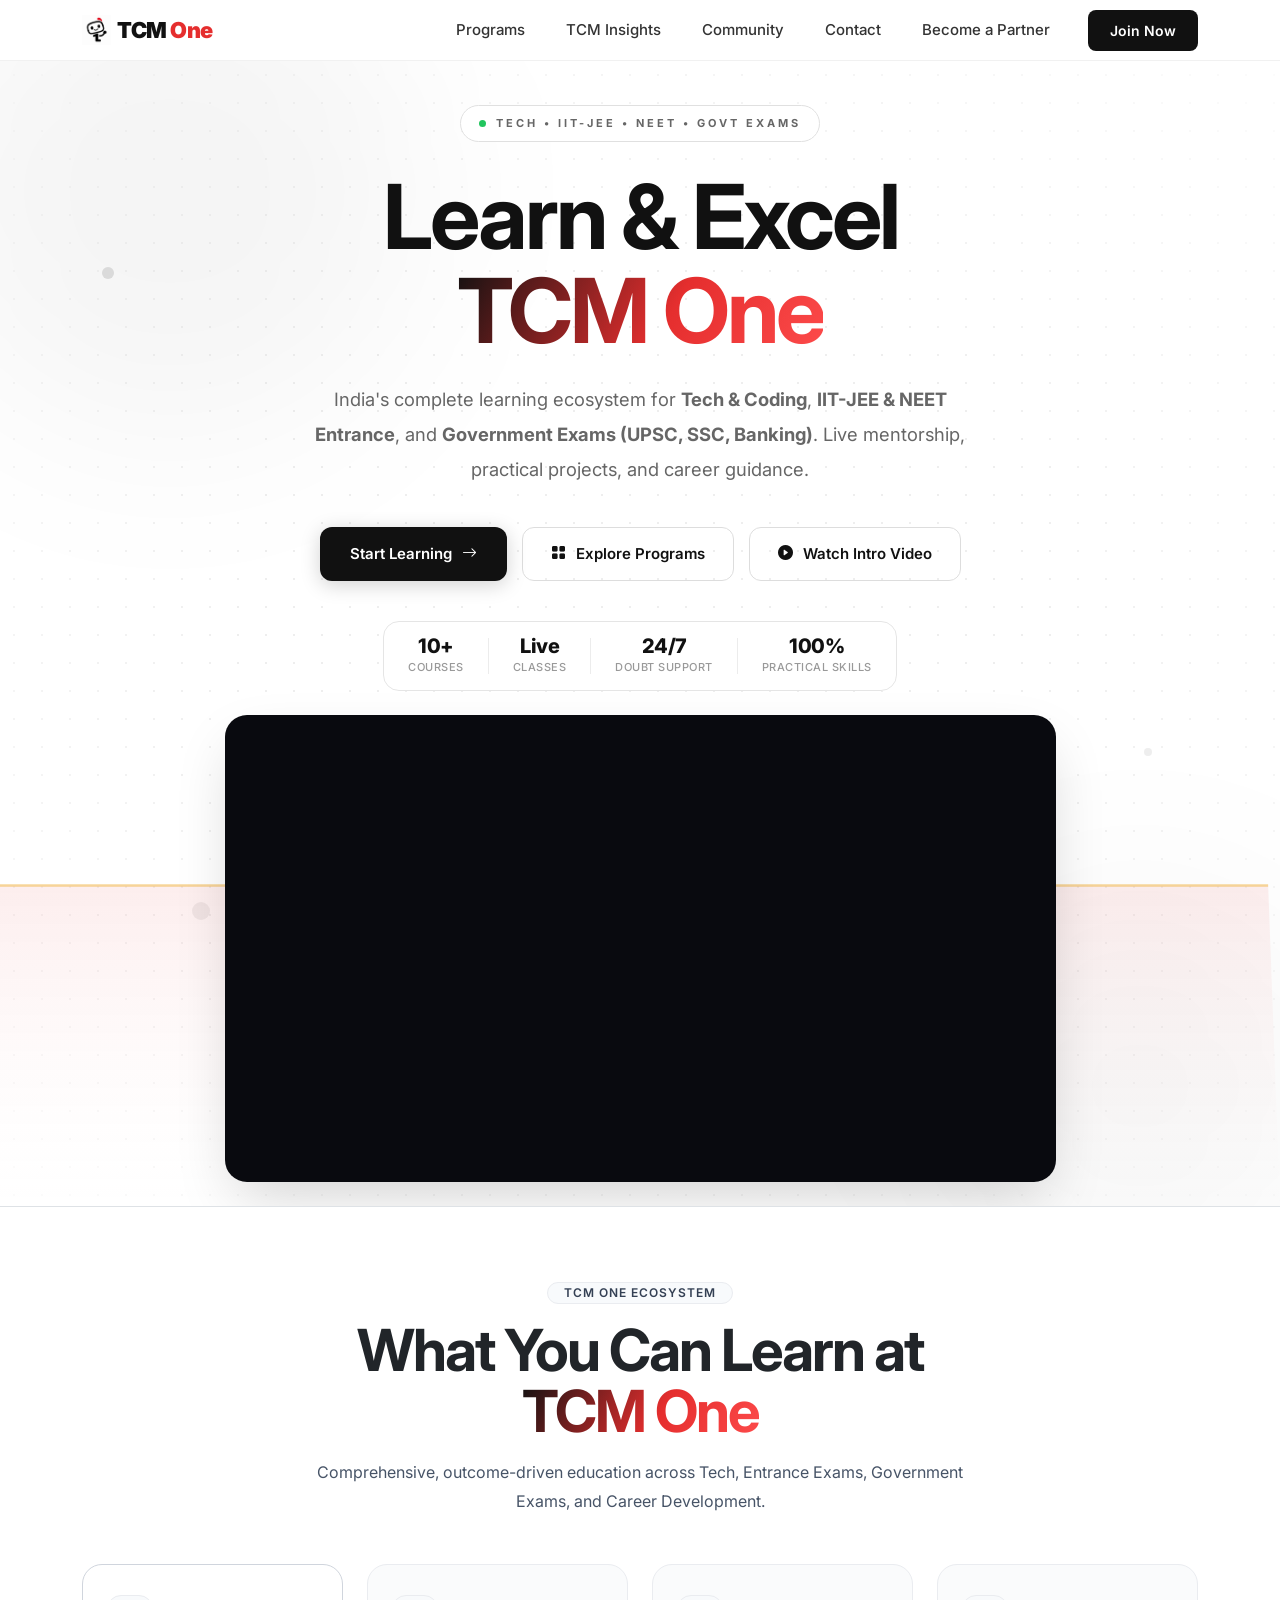
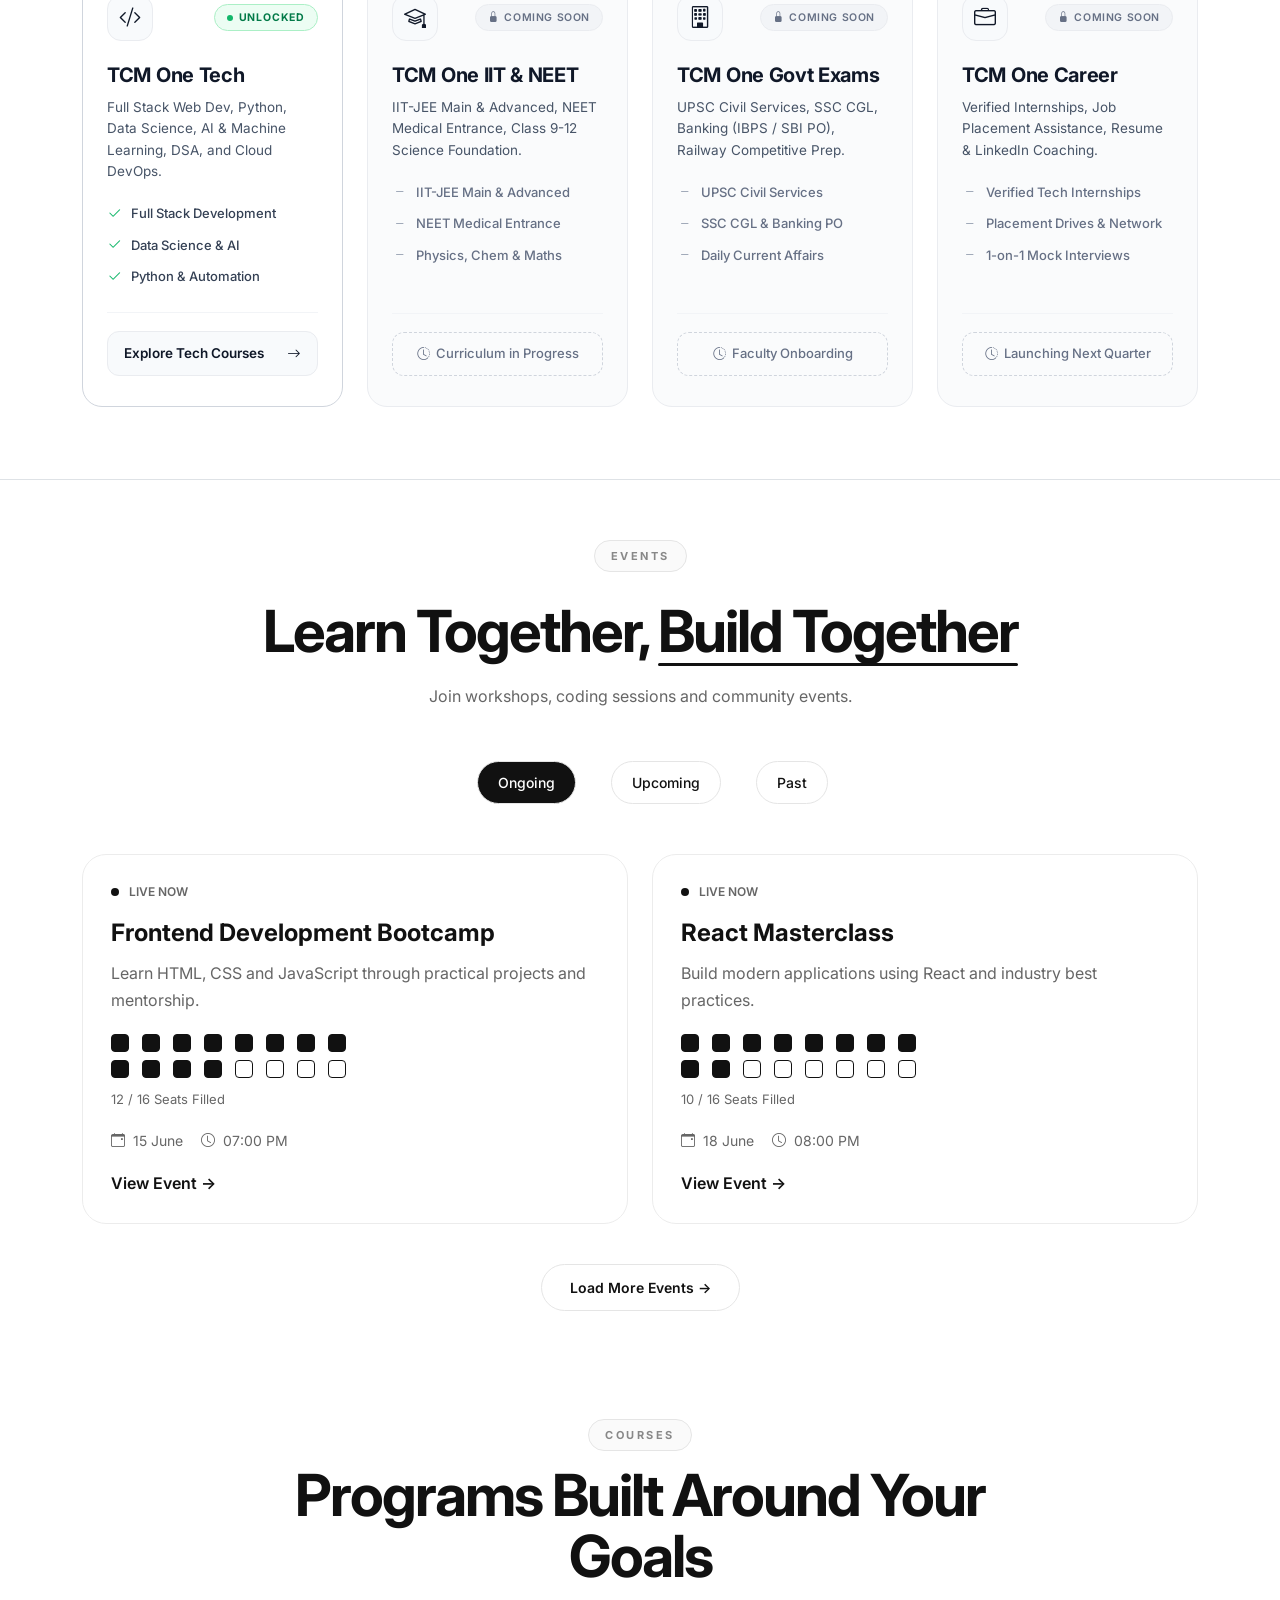
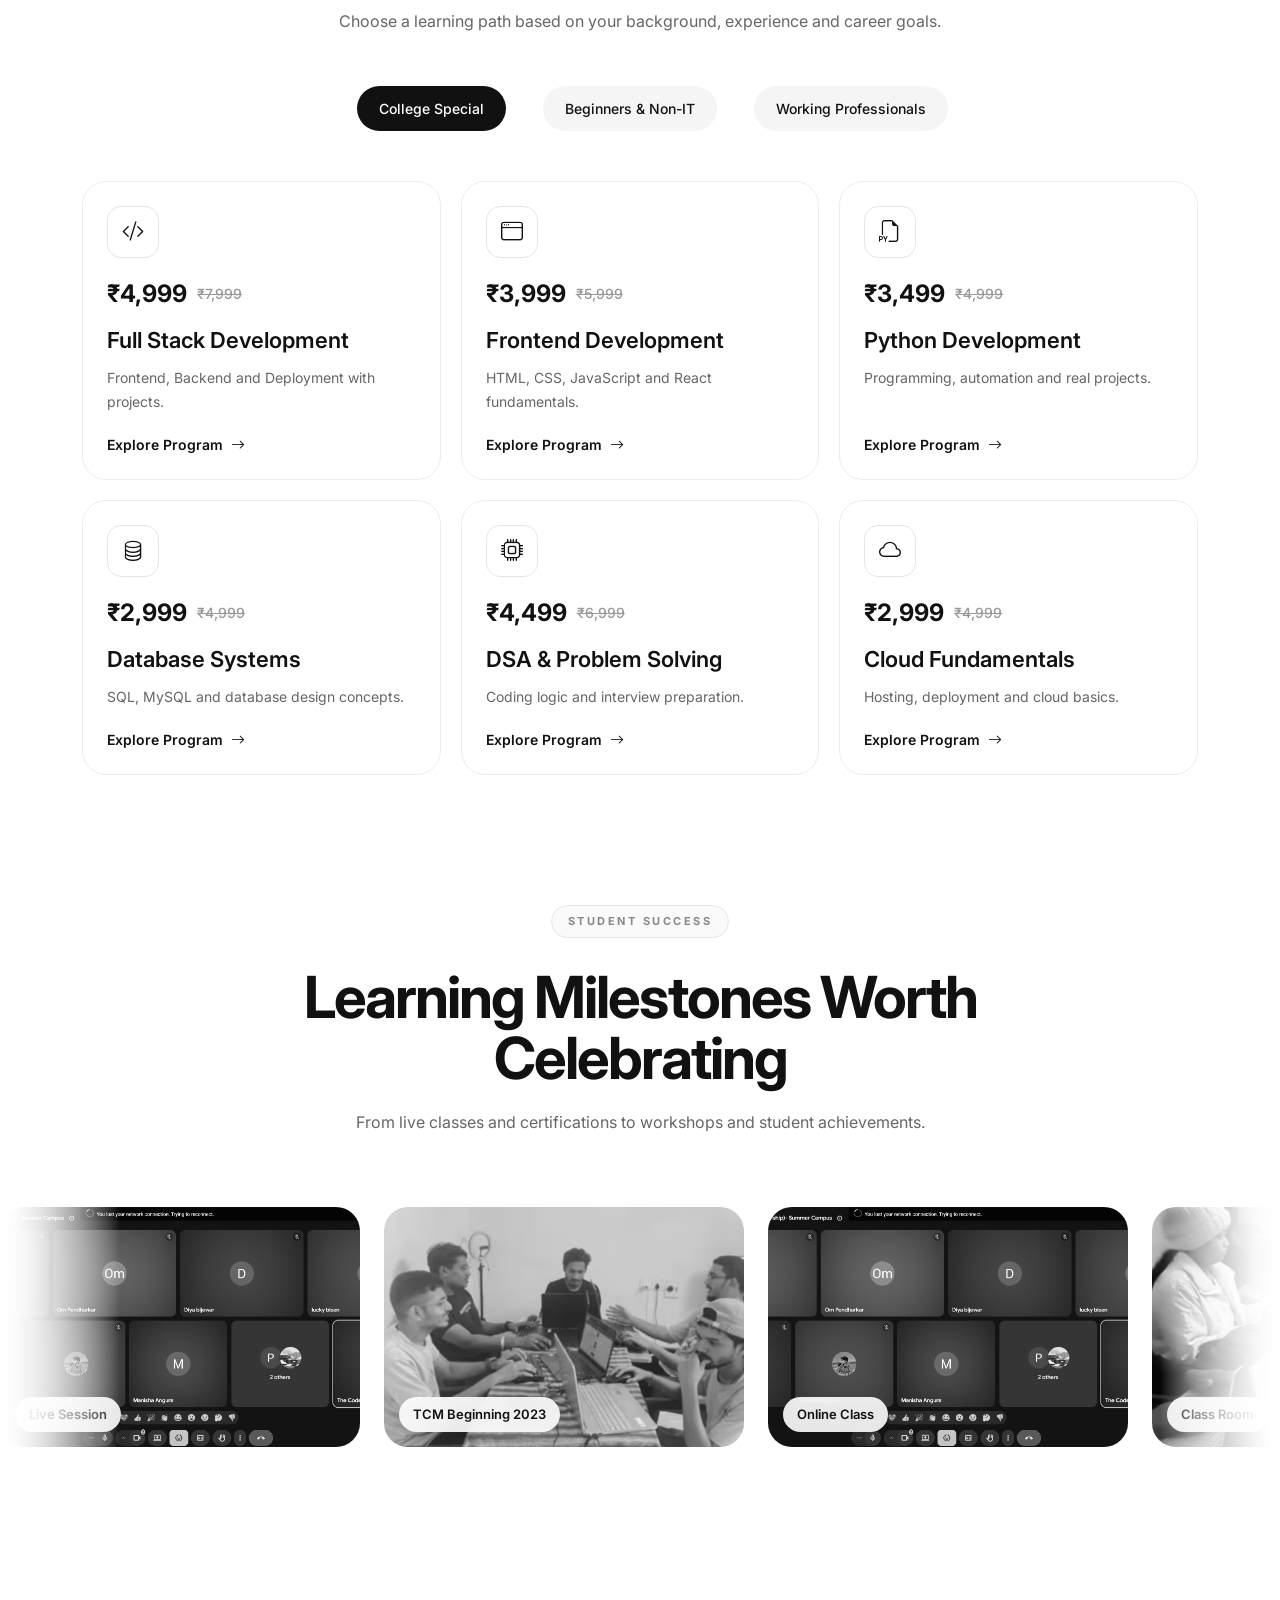
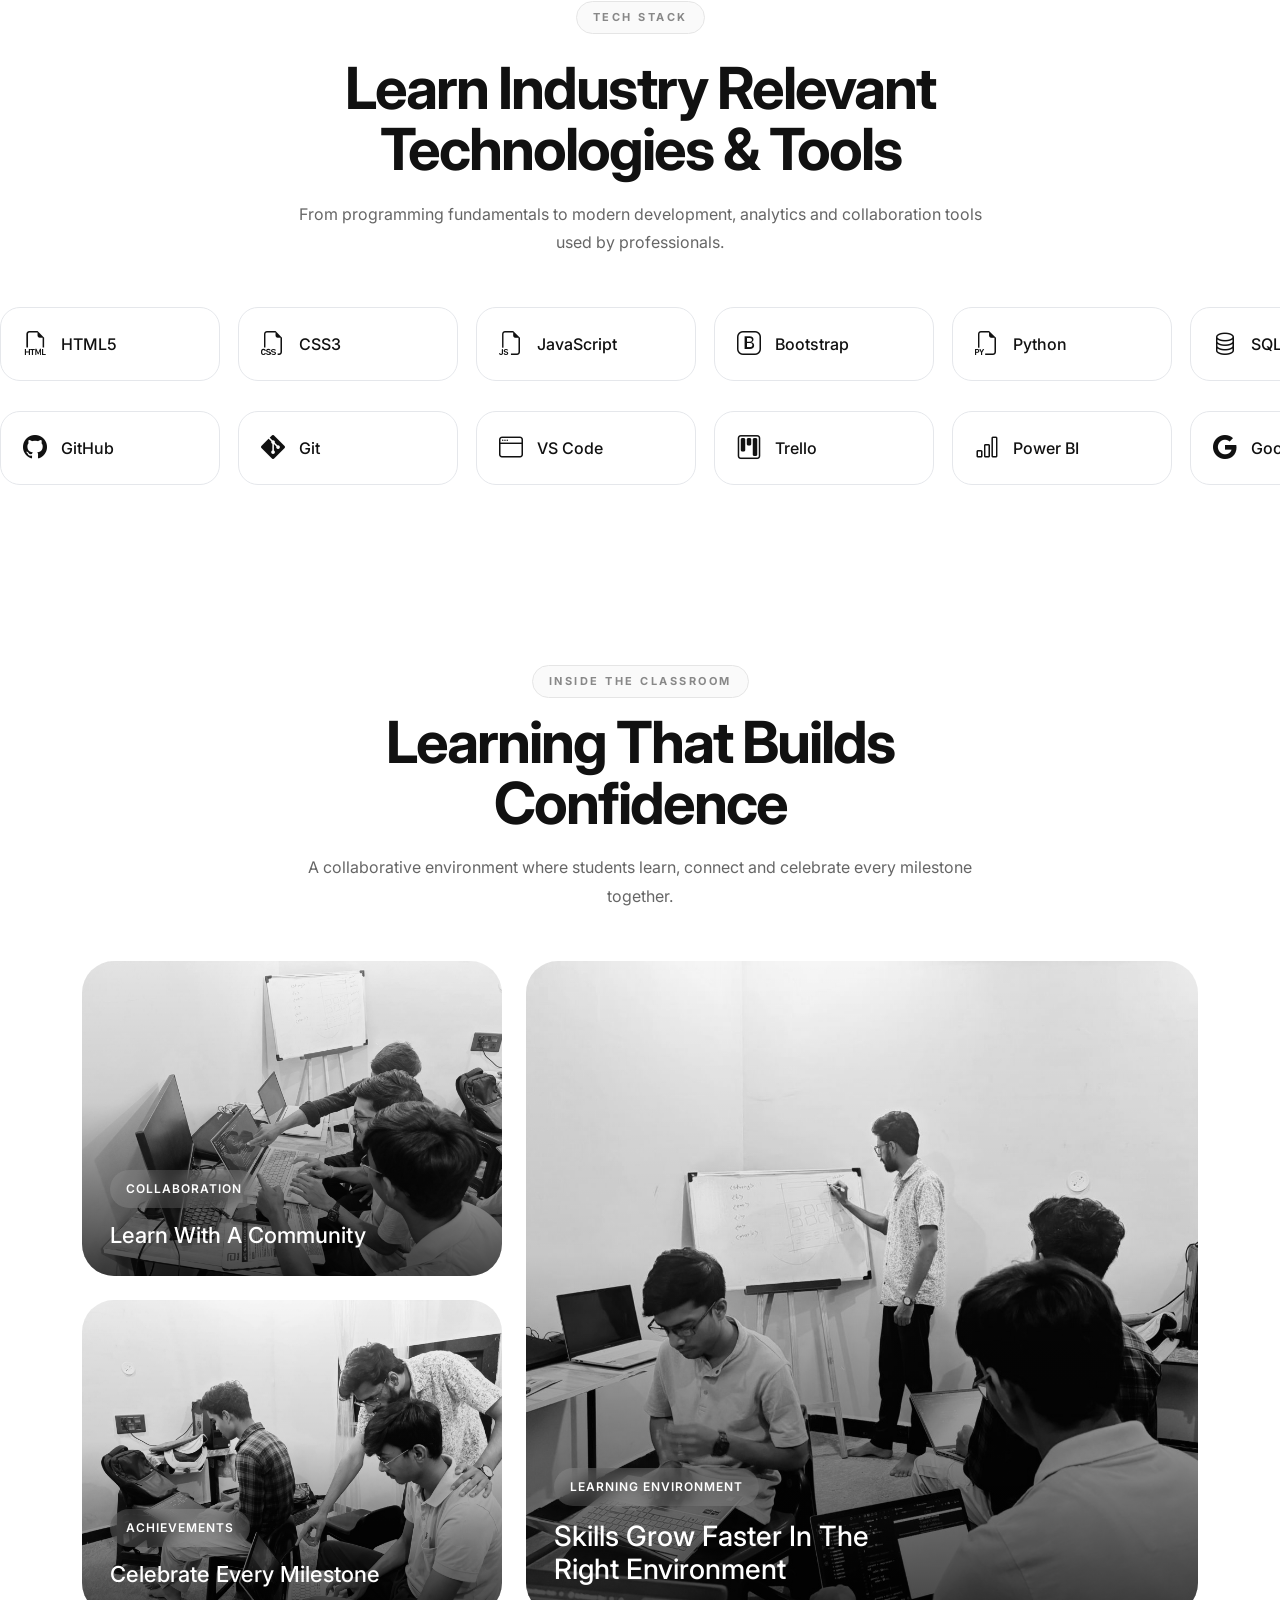
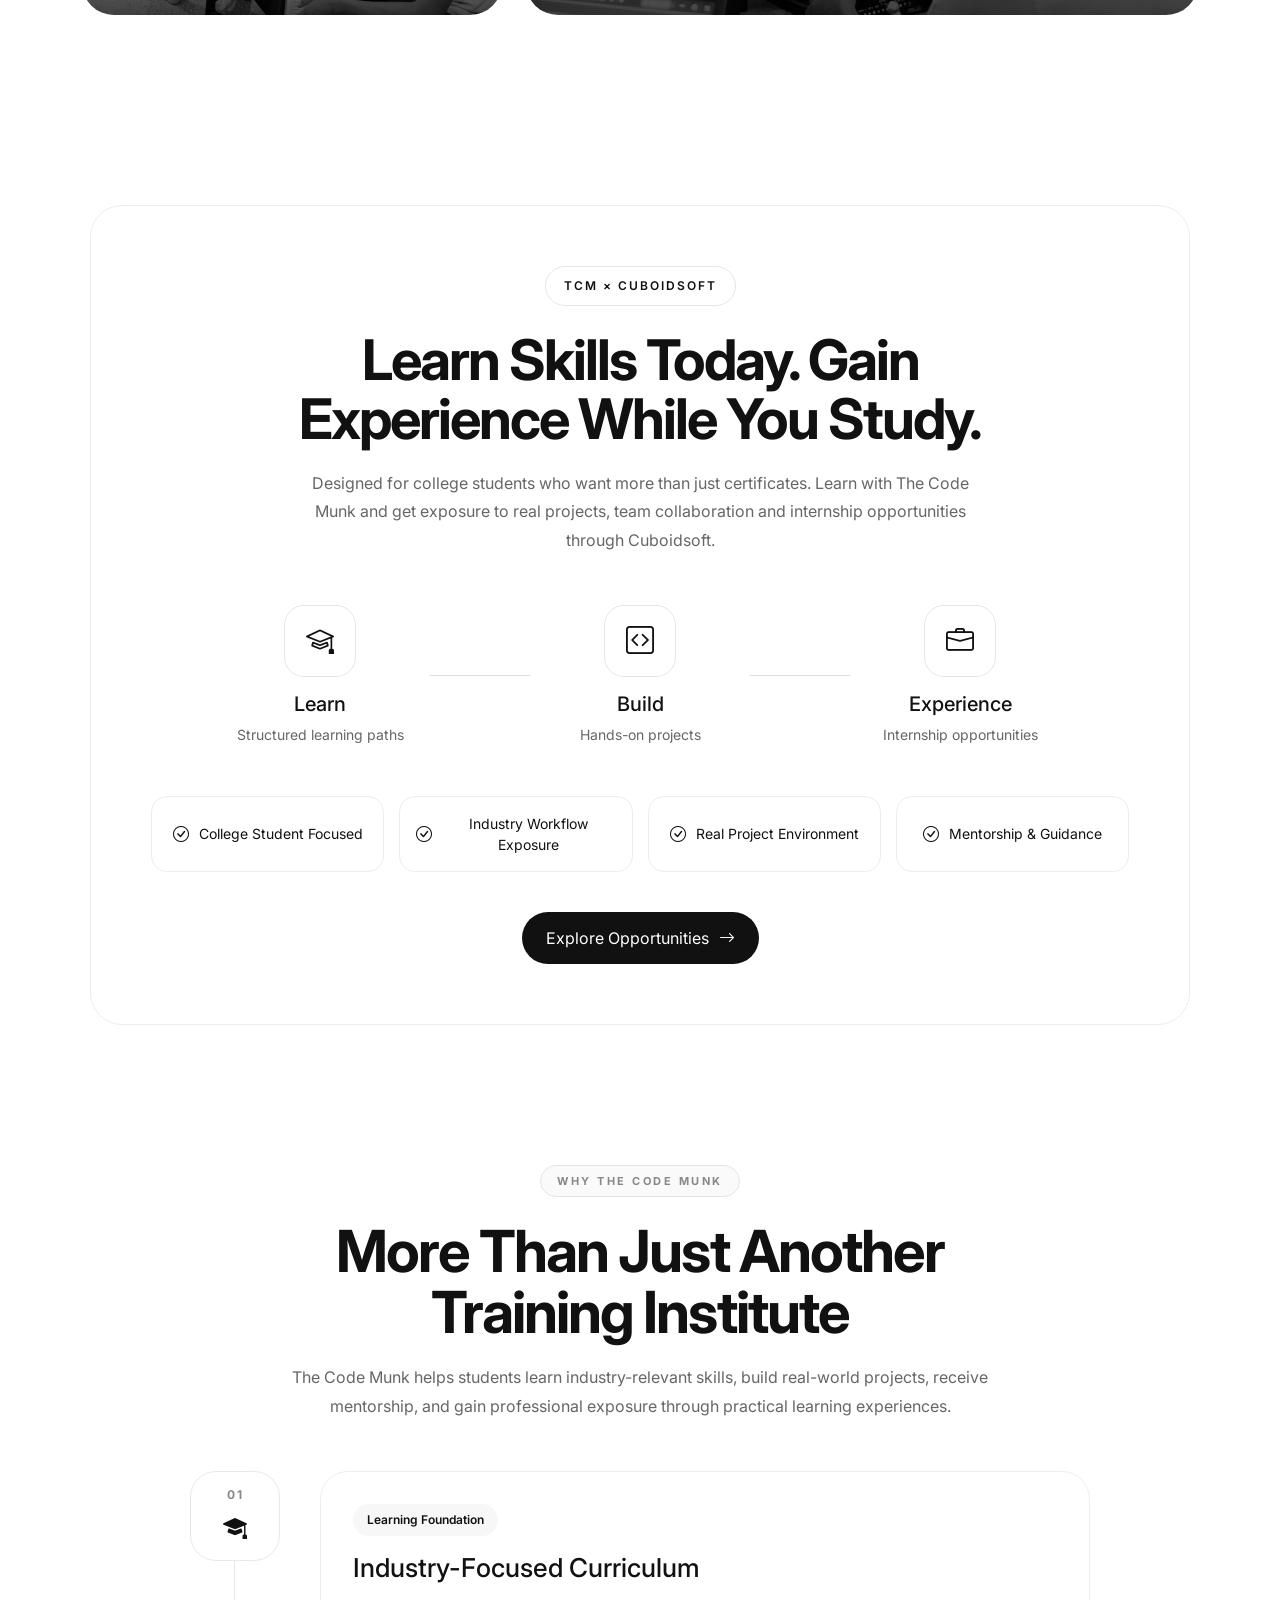
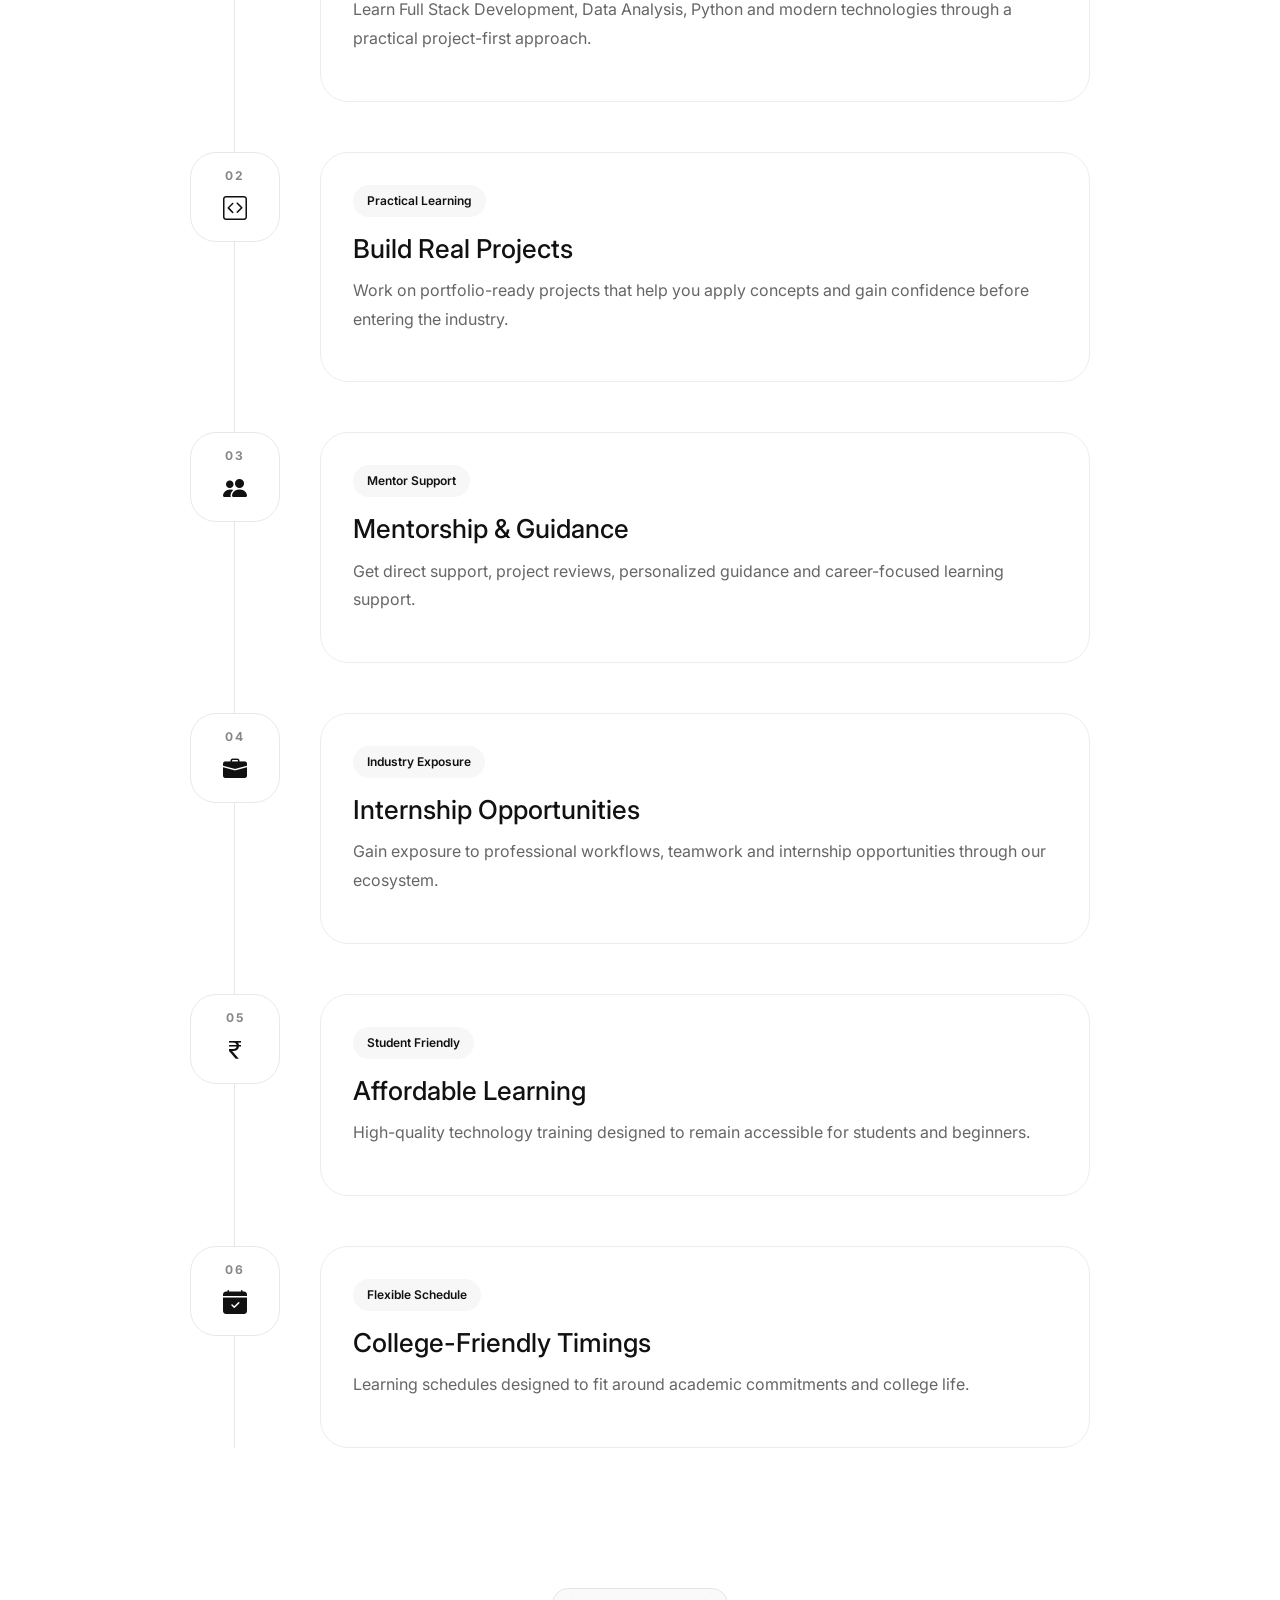
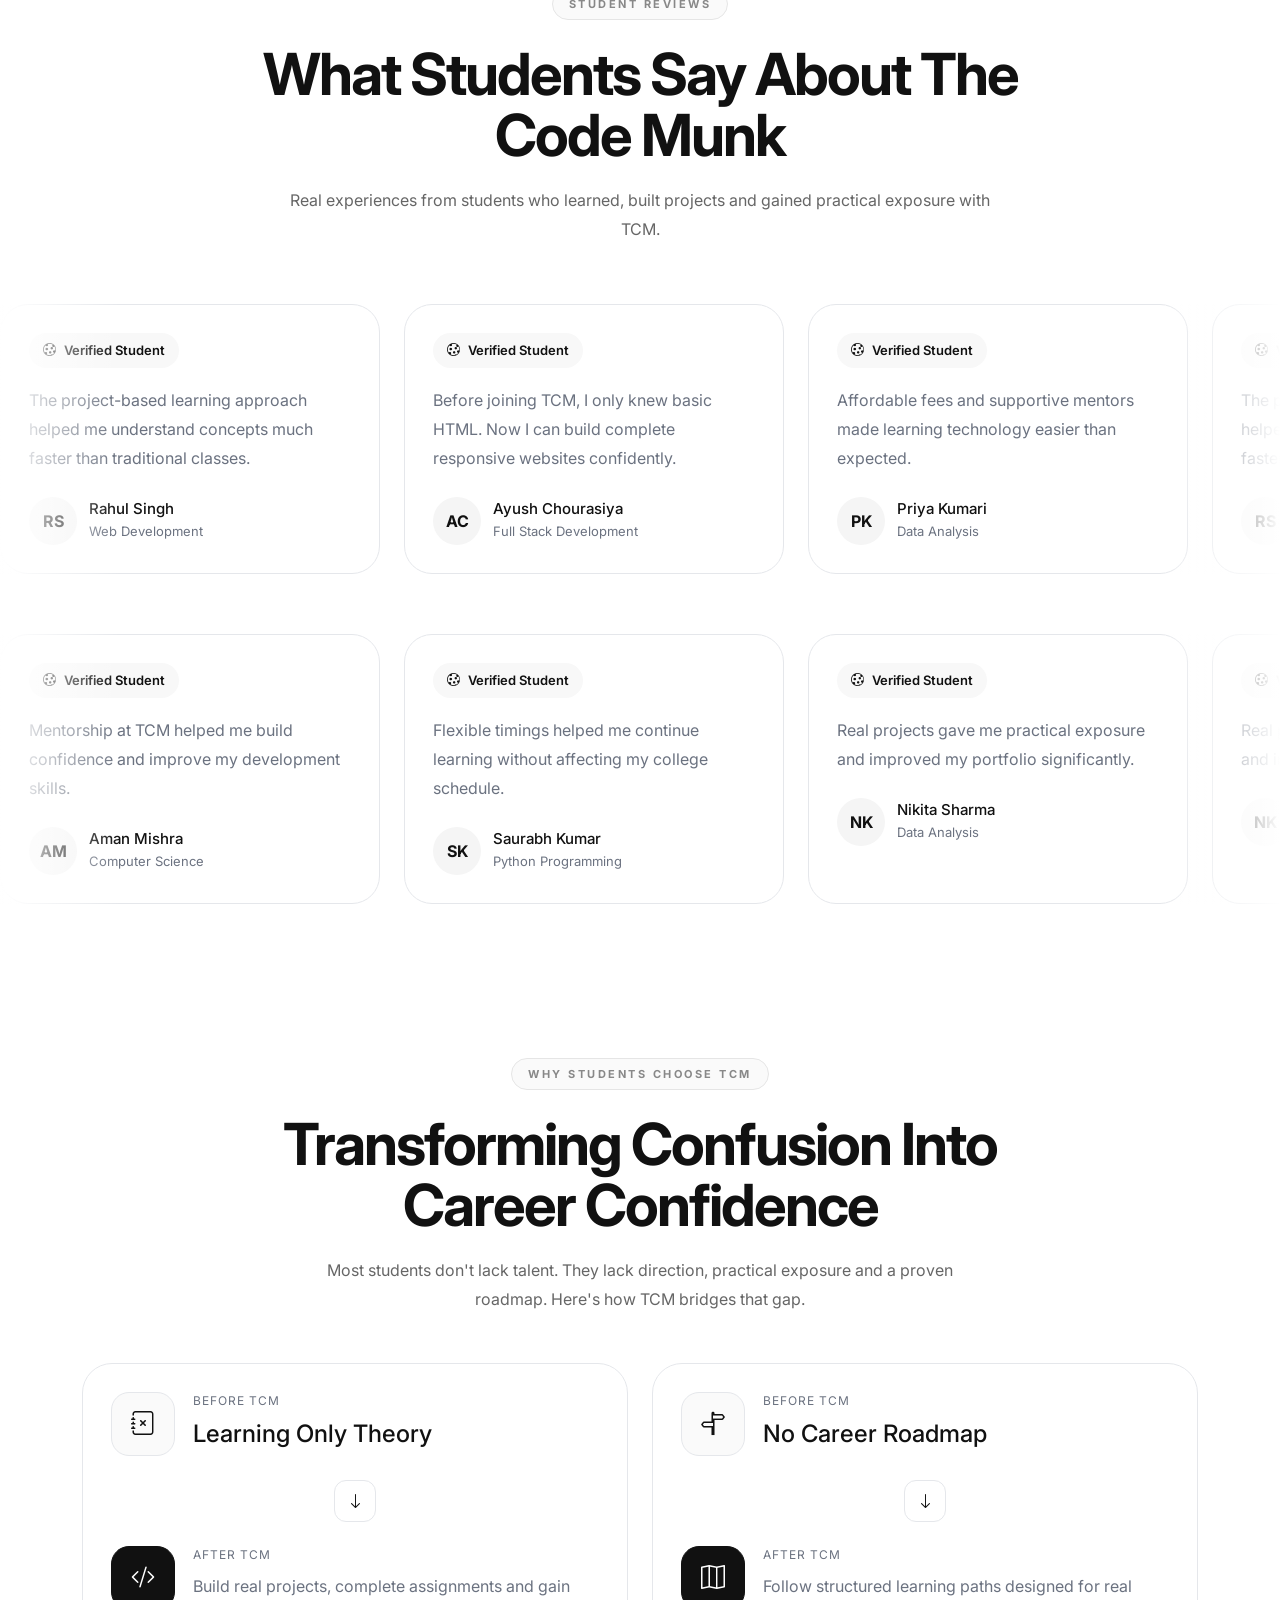
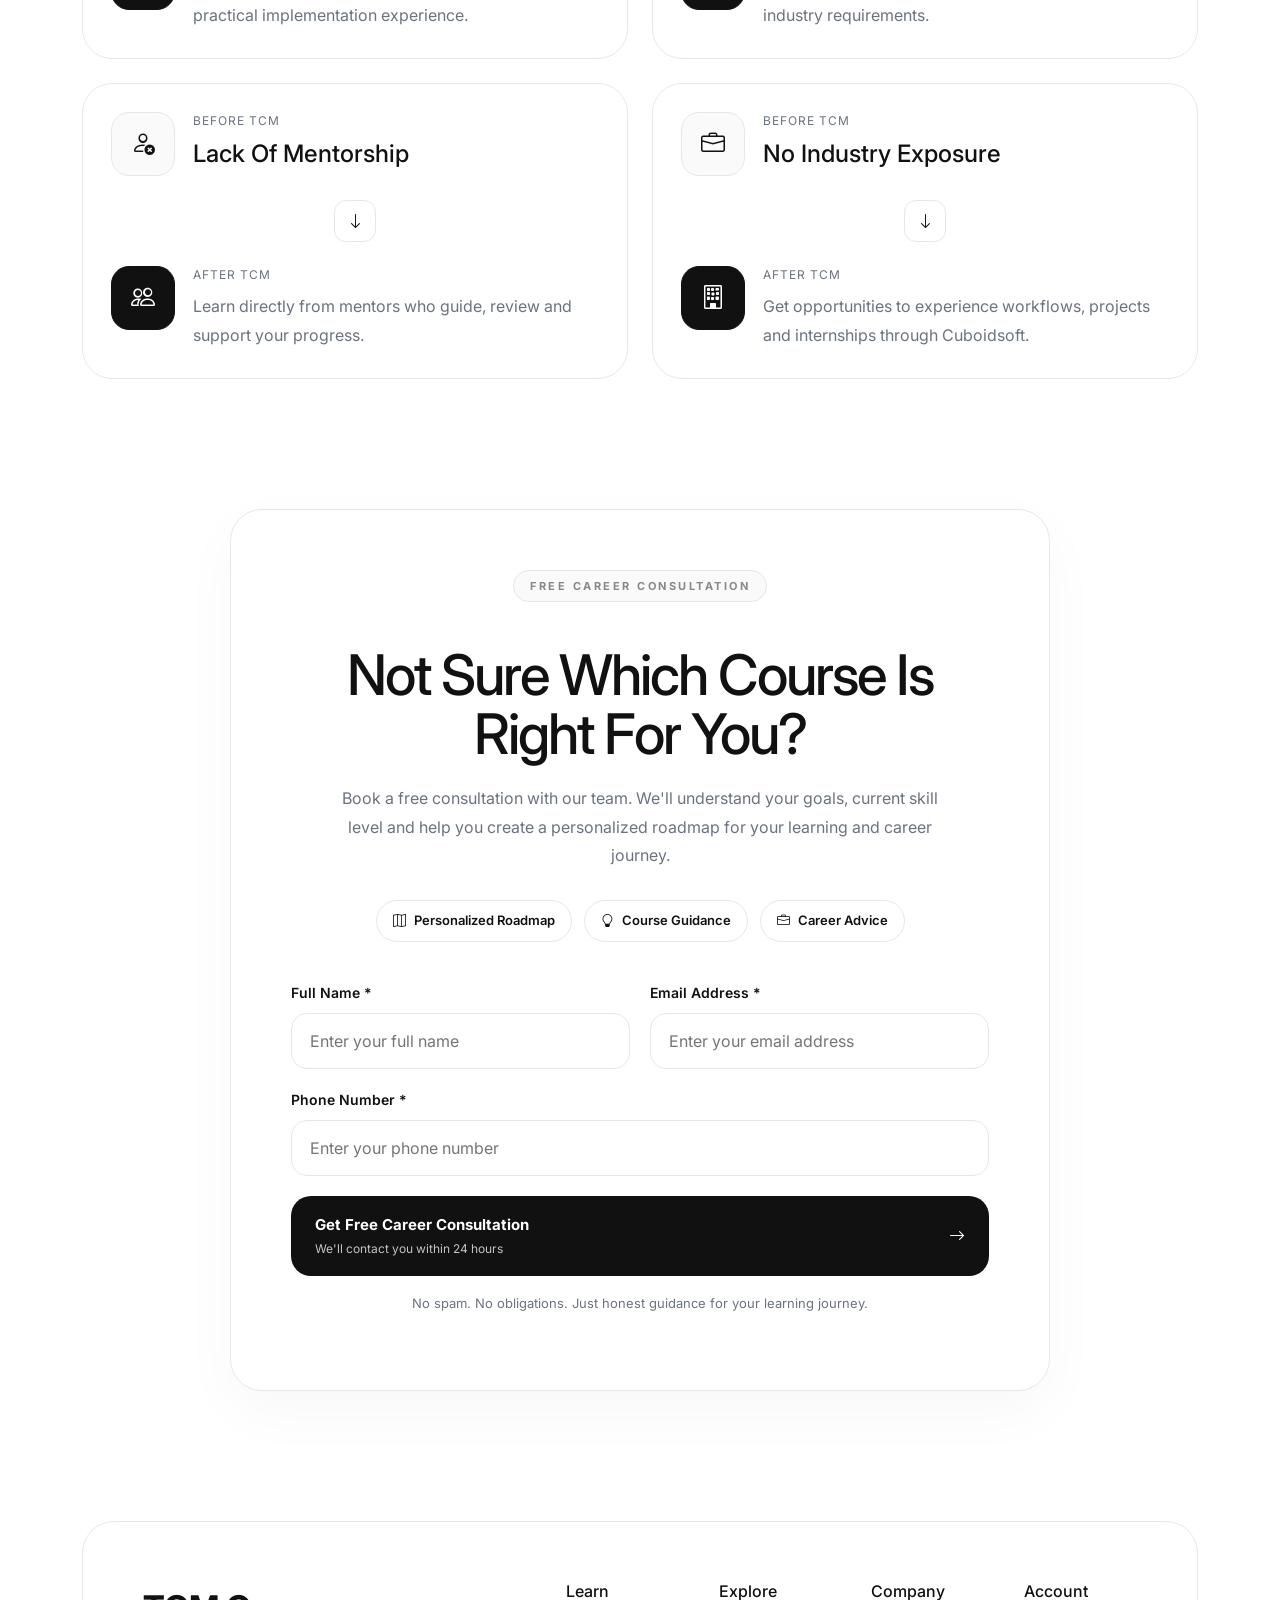
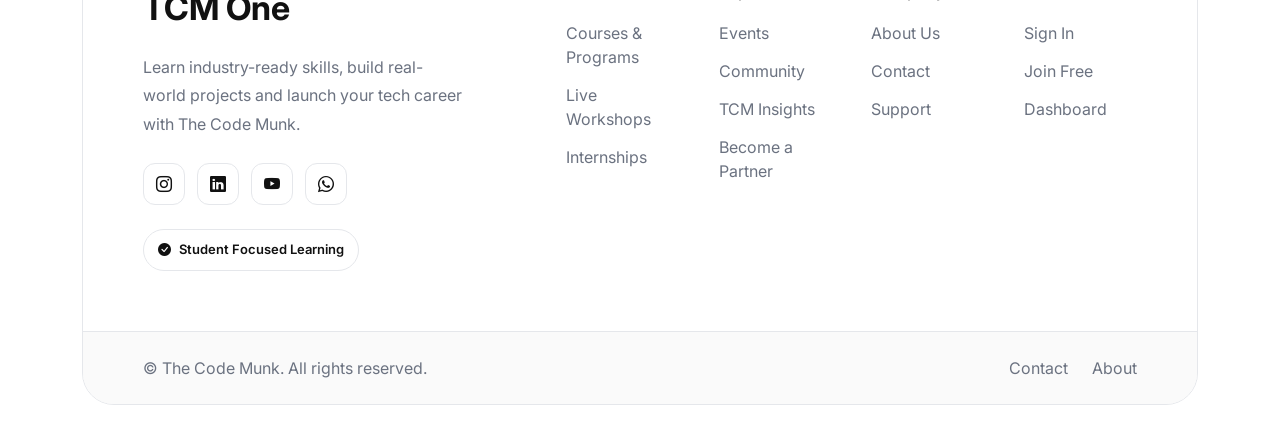
==== index.html @ d2cf5d6d "feat: complete TCM One platform with zeroheight design, liquid physics hero, video showcase, and uni" ====
<!DOCTYPE html>
<html lang="en">

<head>
    <meta charset="UTF-8">
    <meta name="viewport" content="width=device-width, initial-scale=1.0">
    <meta name="app-base" content="">
    <link rel="icon" type="image/svg+xml" href="/favicon.svg">
    <link rel="apple-touch-icon" href="/assets/icons/icon-192.svg">
    <!-- SEO -->
    <meta name="description"
        content="Live coding courses, workshops and bootcamps for college students. Full Stack, Python, DSA and more. Join 1,200+ students building real skills.">
    <meta name="keywords"
        content="coding courses india, full stack development, python course, live coding classes, college students coding">
    <meta name="robots" content="index, follow">
    <meta name="author" content="The Code Munk">
    <link rel="canonical" href="https://thecodemunk.in/">

    <!-- Open Graph -->
    <meta property="og:type" content="website">
    <meta property="og:site_name" content="The Code Munk">
    <meta property="og:url" content="https://thecodemunk.in/">
    <meta property="og:title" content="The Code Munk — Learn Coding With Confidence">
    <meta property="og:description"
        content="Live coding courses, workshops and bootcamps for college students. Full Stack, Python, DSA and more. Join 1,200+ students building real skills.">
    <meta property="og:image" content="https://thecodemunk.in/assets/tcm-og-default.svg">
    <meta property="og:image:width" content="1200">
    <meta property="og:image:height" content="630">
    <meta property="og:locale" content="en_IN">

    <!-- Twitter Card -->
    <meta name="twitter:card" content="summary_large_image">
    <meta name="twitter:site" content="@thecodemunk">
    <meta name="twitter:title" content="The Code Munk — Learn Coding With Confidence">
    <meta name="twitter:description"
        content="Live coding courses, workshops and bootcamps for college students. Full Stack, Python, DSA and more. Join 1,200+ students building real skills.">
    <meta name="twitter:image" content="https://thecodemunk.in/assets/tcm-og-default.svg">

    <!-- PWA -->
    <link rel="manifest" href="/manifest.json">
    <meta name="theme-color" content="#111111">
    <meta name="mobile-web-app-capable" content="yes">
    <meta name="apple-mobile-web-app-capable" content="yes">
    <meta name="apple-mobile-web-app-status-bar-style" content="black-translucent">
    <meta name="apple-mobile-web-app-title" content="TCM">
    <link rel="apple-touch-icon" href="/assets/icons/icon-192.png">
    <link rel="icon" type="image/png" sizes="32x32" href="/assets/icons/icon-96.png">
    <link rel="icon" type="image/png" sizes="16x16" href="/assets/icons/icon-72.png">

    <!-- JSON-LD -->
    <script type="application/ld+json">
    {
      "@context": "https://schema.org",
      "@type": "EducationalOrganization",
      "name": "The Code Munk",
      "url": "https://thecodemunk.in",
      "logo": "https://thecodemunk.in/assets/tcm-og-default.svg",
      "description": "Live coding courses, workshops and bootcamps for college students. Full Stack, Python, DSA and more. Join 1,200+ students building real skills.",
      "sameAs": [
        "https://www.instagram.com/tcmone.academy",
        "https://www.linkedin.com/company/thecodemunk",
        "https://www.youtube.com/@thecodemunk"
      ]
    }
    </script>
    <title>The Code Munk</title>

    <link href="https://cdn.jsdelivr.net/npm/bootstrap@5.3.3/dist/css/bootstrap.min.css" rel="stylesheet">

    <link rel="stylesheet" href="https://cdn.jsdelivr.net/npm/bootstrap-icons@1.11.3/font/bootstrap-icons.min.css">

    <link rel="stylesheet" href="./assets/style.css">
    <link rel="stylesheet" href="./assets/hero-effects.css">
    <link rel="stylesheet" href="./assets/intro-video.css">
    <link rel="stylesheet" href="./assets/skeleton.css">
    <link rel="stylesheet" href="./assets/auth.css">
    <style>
        

.classroom-section{
    padding:120px 0;
}

.classroom-layout{
    display:grid;
    grid-template-columns:420px 1fr;
    gap:24px;
    align-items:stretch;
}

.classroom-side{
    display:grid;
    gap:24px;
}

.classroom-card{
    position:relative;
    overflow:hidden;
    border-radius:32px;
    cursor:pointer;
}

.small-card{
    min-height:260px;
}

.featured-card{
    min-height:544px;
}

.classroom-card img{
    width:100%;
    height:100%;
    object-fit:cover;

    filter:grayscale(100%);
    transition:all .6s ease;
}

.classroom-card:hover img{
    filter:grayscale(0%);
    transform:scale(1.08);
}

.classroom-card::before{
    content:"";
    position:absolute;
    inset:0;

    background:linear-gradient(
        to top,
        rgba(0,0,0,.72),
        rgba(0,0,0,.1) 55%,
        transparent
    );

    z-index:1;
}

.card-content{
    position:absolute;
    left:28px;
    right:28px;
    bottom:28px;
    z-index:2;
}

.card-content span{
    display:inline-block;

    padding:10px 16px;
    margin-bottom:14px;

    border-radius:999px;

    background:rgba(255,255,255,.12);
    backdrop-filter:blur(10px);

    color:#fff;
    font-size:12px;
    font-weight:600;
    letter-spacing:1px;
    text-transform:uppercase;
}

.card-content h3{
    color:#fff;
    font-size:28px;
    line-height:1.2;
    margin:0;
    max-width:320px;
}

.small-card .card-content h3{
    font-size:22px;
}
/* =========================
RESPONSIVE
========================= */

@media (max-width: 1199px){

    .classroom-layout{
        grid-template-columns:360px 1fr;
        gap:20px;
    }

    .featured-card{
        min-height:500px;
    }

    .small-card{
        min-height:240px;
    }

    .card-content h3{
        font-size:24px;
    }

}

@media (max-width: 991px){

    .classroom-layout{
        grid-template-columns:1fr;
        gap:20px;
    }

    /* Featured image top */

    .featured-card{
        order:-1;
        min-height:420px;
    }

    /* Bottom cards side by side */

    .classroom-side{
        grid-template-columns:repeat(2, 1fr);
        gap:20px;
    }

    .small-card{
        min-height:260px;
    }

    .card-content{
        left:24px;
        right:24px;
        bottom:24px;
    }

    .card-content h3{
        font-size:22px;
        max-width:100%;
    }

}

@media (max-width: 767px){

    .classroom-section{
        padding:80px 0;
    }

    .section-header{
        margin-bottom:40px;
    }

    .section-header h2{
        font-size:32px;
        line-height:1.15;
    }

    .section-header p{
        font-size:15px;
    }

    .classroom-side{
        grid-template-columns:1fr;
    }

    .featured-card{
        min-height:300px;
        border-radius:24px;
    }

    .small-card{
        min-height:220px;
        border-radius:24px;
    }

    .card-content{
        left:18px;
        right:18px;
        bottom:18px;
    }

    .card-content span{
        padding:8px 14px;
        font-size:11px;
    }

    .card-content h3{
        font-size:20px;
        line-height:1.3;
    }

}

@media (max-width: 480px){

    .featured-card{
        min-height:260px;
    }
}

    </style>
</head>

<body>

    <!-- ===== HEADER ===== -->
    <header class="header">
        <div class="container">
            <nav class="navbar navbar-expand-lg p-0">
                <a class="navbar-brand logo" href="index.html">
                    <img src="./assets/logo.png" alt="TCM One Logo" class="logo-img">
                    <span class="logo-text">TCM <span class="logo-one">One</span></span>
                </a>

                <button class="navbar-toggler border-0 shadow-none" type="button" data-bs-toggle="collapse"
                    data-bs-target="#navbarMenu" aria-controls="navbarMenu" aria-expanded="false" aria-label="Toggle navigation">
                    <i class="bi bi-list"></i>
                </button>

                <div class="collapse navbar-collapse justify-content-end" id="navbarMenu">
                    <ul class="navbar-nav align-items-lg-center">
                        <li class="nav-item">
                            <a class="nav-link" href="programs.html">Programs</a>
                        </li>
                        <li class="nav-item">
                            <a class="nav-link" href="insights.html">TCM Insights</a>
                        </li>
                        <li class="nav-item">
                            <a class="nav-link" href="community.html">Community</a>
                        </li>
                        <li class="nav-item">
                            <a class="nav-link" href="contact.html">Contact</a>
                        </li>
                        <li class="nav-item">
                            <a class="nav-link" href="partner.html">Become a Partner</a>
                        </li>
                        <li class="nav-item">
                            <a href="https://app.thecodemunk.in" class="join-btn">Join Now</a>
                        </li>
                    </ul>
                </div>
            </nav>
        </div>
    </header>

    <!-- Hero -->

    <section class="hero">

        <!-- Background elements -->
        <div class="hero-bg-grid"></div>
        <div class="hero-glow hero-glow-1"></div>
        <div class="hero-glow hero-glow-2"></div>
        <div class="hero-orb hero-orb-1"></div>
        <div class="hero-orb hero-orb-2"></div>
        <div class="hero-orb hero-orb-3"></div>
        <canvas id="heroLiquidCanvas" class="hero-liquid-canvas"></canvas>

        <div class="container">

            <div class="row justify-content-center text-center">

                <div class="col-xl-8 col-lg-9">

                    <span class="hero-tag">
                        <span class="hero-tag-dot"></span>
                        TECH &bull; IIT-JEE &bull; NEET &bull; GOVT EXAMS
                    </span>

                    <h1 class="hero-title">
                        Learn &amp; Excel<br>
                        <span class="hero-title-shine">TCM <span class="logo-one">One</span></span>
                    </h1>

                    <p class="hero-description">
                        India's complete learning ecosystem for <strong>Tech &amp; Coding</strong>, <strong>IIT-JEE &amp; NEET Entrance</strong>, and <strong>Government Exams (UPSC, SSC, Banking)</strong>. Live mentorship, practical projects, and career guidance.
                    </p>

                    <div class="hero-buttons">

                        <a href="https://app.thecodemunk.in" class="primary-btn hero-cta-primary">
                            <span>Start Learning</span>
                            <i class="bi bi-arrow-right"></i>
                            <span class="btn-shimmer"></span>
                        </a>

                        <a href="programs.html" class="secondary-btn hero-cta-secondary">
                            <i class="bi bi-grid-fill"></i>
                            Explore Programs
                        </a>

                        <a href="#heroVideoWrapper" id="heroWatchIntroBtn" class="secondary-btn hero-cta-secondary">
                            <i class="bi bi-play-circle-fill"></i>
                            Watch Intro Video
                        </a>

                    </div>

                    <!-- Stats row -->
                    <div class="hero-stats">
                        <div class="hero-stat-item">
                            <strong>10+</strong>
                            <span>Courses</span>
                        </div>
                        <div class="hero-stat-sep"></div>
                        <div class="hero-stat-item">
                            <strong>Live</strong>
                            <span>Classes</span>
                        </div>
                        <div class="hero-stat-sep"></div>
                        <div class="hero-stat-item">
                            <strong>24/7</strong>
                            <span>Doubt Support</span>
                        </div>
                        <div class="hero-stat-sep"></div>
                        <div class="hero-stat-item">
                            <strong>100%</strong>
                            <span>Practical Skills</span>
                        </div>
                    </div>

                </div>

            </div>

            <!-- Independent Hero Video Showcase Row -->
            <div class="row justify-content-center mt-4">
                <div class="col-lg-10 col-xl-9">
                    <div class="hero-video-wrapper" id="heroVideoWrapper">
                        <iframe src="https://www.youtube.com/embed/KZwKFz-ZJDU?rel=0" class="hero-iframe-player" title="TCM One Intro Video" allow="accelerometer; autoplay; clipboard-write; encrypted-media; gyroscope; picture-in-picture" allowfullscreen></iframe>
                    </div>
                </div>
            </div>

        </div>

    </section>

    <!-- ===== EXPLORE TCM ONE VERTICALS ===== -->
    <section class="py-5 bg-white border-top border-bottom" id="verticals">
        <div class="container py-4">
            <div class="section-header text-center mb-5">
                <span class="badge bg-light border px-3 py-1.5 rounded-pill fw-semibold mb-2 small text-uppercase" style="letter-spacing: 1px; color: #344054; border-color: #eaecf0 !important; background: #f8fafc !important;">
                    TCM ONE ECOSYSTEM
                </span>
                <h2 class="section-title fw-bold text-dark mt-2 mb-3">
                    What You Can Learn at <span class="hero-title-shine">TCM <span class="logo-one">One</span></span>
                </h2>
                <p class="section-description text-secondary mx-auto" style="max-width: 680px; color: #475467 !important;">
                    Comprehensive, outcome-driven education across Tech, Entrance Exams, Government Exams, and Career Development.
                </p>
            </div>

            <div class="row g-4">
                <!-- Vertical 1: Tech & Coding (UNLOCKED) -->
                <div class="col-lg-3 col-md-6">
                    <div class="vertical-card is-unlocked">
                        <div>
                            <div class="vertical-card-header">
                                <div class="vertical-card-icon">
                                    <i class="bi bi-code-slash"></i>
                                </div>
                                <span class="vertical-badge-unlocked">
                                    <span class="live-dot"></span> UNLOCKED
                                </span>
                            </div>
                            <h4 class="vertical-card-title">TCM One Tech</h4>
                            <p class="vertical-card-desc">
                                Full Stack Web Dev, Python, Data Science, AI &amp; Machine Learning, DSA, and Cloud DevOps.
                            </p>
                            <ul class="vertical-features-list">
                                <li><i class="bi bi-check2"></i> Full Stack Development</li>
                                <li><i class="bi bi-check2"></i> Data Science &amp; AI</li>
                                <li><i class="bi bi-check2"></i> Python &amp; Automation</li>
                            </ul>
                        </div>
                        <div class="vertical-card-footer">
                            <a href="programs.html" class="vertical-cta-btn">
                                <span>Explore Tech Courses</span>
                                <i class="bi bi-arrow-right"></i>
                            </a>
                        </div>
                    </div>
                </div>

                <!-- Vertical 2: IIT-JEE & NEET (COMING SOON) -->
                <div class="col-lg-3 col-md-6">
                    <div class="vertical-card is-locked">
                        <div>
                            <div class="vertical-card-header">
                                <div class="vertical-card-icon">
                                    <i class="bi bi-mortarboard"></i>
                                </div>
                                <span class="vertical-badge-locked">
                                    <i class="bi bi-lock-fill"></i> COMING SOON
                                </span>
                            </div>
                            <h4 class="vertical-card-title">TCM One IIT &amp; NEET</h4>
                            <p class="vertical-card-desc">
                                IIT-JEE Main &amp; Advanced, NEET Medical Entrance, Class 9-12 Science Foundation.
                            </p>
                            <ul class="vertical-features-list">
                                <li><i class="bi bi-dash"></i> IIT-JEE Main &amp; Advanced</li>
                                <li><i class="bi bi-dash"></i> NEET Medical Entrance</li>
                                <li><i class="bi bi-dash"></i> Physics, Chem &amp; Maths</li>
                            </ul>
                        </div>
                        <div class="vertical-card-footer">
                            <div class="vertical-locked-btn">
                                <i class="bi bi-clock-history"></i>
                                <span>Curriculum in Progress</span>
                            </div>
                        </div>
                    </div>
                </div>

                <!-- Vertical 3: Government Exams (COMING SOON) -->
                <div class="col-lg-3 col-md-6">
                    <div class="vertical-card is-locked">
                        <div>
                            <div class="vertical-card-header">
                                <div class="vertical-card-icon">
                                    <i class="bi bi-building"></i>
                                </div>
                                <span class="vertical-badge-locked">
                                    <i class="bi bi-lock-fill"></i> COMING SOON
                                </span>
                            </div>
                            <h4 class="vertical-card-title">TCM One Govt Exams</h4>
                            <p class="vertical-card-desc">
                                UPSC Civil Services, SSC CGL, Banking (IBPS / SBI PO), Railway Competitive Prep.
                            </p>
                            <ul class="vertical-features-list">
                                <li><i class="bi bi-dash"></i> UPSC Civil Services</li>
                                <li><i class="bi bi-dash"></i> SSC CGL &amp; Banking PO</li>
                                <li><i class="bi bi-dash"></i> Daily Current Affairs</li>
                            </ul>
                        </div>
                        <div class="vertical-card-footer">
                            <div class="vertical-locked-btn">
                                <i class="bi bi-clock-history"></i>
                                <span>Faculty Onboarding</span>
                            </div>
                        </div>
                    </div>
                </div>

                <!-- Vertical 4: Academy & Career (COMING SOON) -->
                <div class="col-lg-3 col-md-6">
                    <div class="vertical-card is-locked">
                        <div>
                            <div class="vertical-card-header">
                                <div class="vertical-card-icon">
                                    <i class="bi bi-briefcase"></i>
                                </div>
                                <span class="vertical-badge-locked">
                                    <i class="bi bi-lock-fill"></i> COMING SOON
                                </span>
                            </div>
                            <h4 class="vertical-card-title">TCM One Career</h4>
                            <p class="vertical-card-desc">
                                Verified Internships, Job Placement Assistance, Resume &amp; LinkedIn Coaching.
                            </p>
                            <ul class="vertical-features-list">
                                <li><i class="bi bi-dash"></i> Verified Tech Internships</li>
                                <li><i class="bi bi-dash"></i> Placement Drives &amp; Network</li>
                                <li><i class="bi bi-dash"></i> 1-on-1 Mock Interviews</li>
                            </ul>
                        </div>
                        <div class="vertical-card-footer">
                            <div class="vertical-locked-btn">
                                <i class="bi bi-clock-history"></i>
                                <span>Launching Next Quarter</span>
                            </div>
                        </div>
                    </div>
                </div>
            </div>
        </div>
    </section>

    <section class="events-section">

        <div class="container">

            <div class="section-header text-center">

                <span class="section-tag">
                    EVENTS
                </span>

                <h2 class="section-title">
                    Learn Together, <span class="section-title-accent">Build Together</span>
                </h2>

                <p class="section-description">
                    Join workshops, coding sessions and community events.
                </p>

            </div>

            <!-- Tabs -->

            <ul class="nav nav-pills justify-content-center event-tabs">

                <li class="nav-item">
                    <button class="nav-link active" data-bs-toggle="pill" data-bs-target="#ongoing">
                        Ongoing
                    </button>
                </li>

                <li class="nav-item">
                    <button class="nav-link" data-bs-toggle="pill" data-bs-target="#upcoming">
                        Upcoming
                    </button>
                </li>

                <li class="nav-item">
                    <button class="nav-link" data-bs-toggle="pill" data-bs-target="#past">
                        Past
                    </button>
                </li>

            </ul>

            <div class="tab-content">

                <!-- ONGOING -->

                <div class="tab-pane fade show active" id="ongoing">

                    <div class="event-grid" data-tcm-list="events" data-status="ongoing" data-tcm-tpl="home">

                        <!-- CARD 1 -->

                        <div class="event-card">

                            <div class="live-indicator">
                                <span class="live-dot"></span>
                                Live Now
                            </div>

                            <h3>Frontend Development Bootcamp</h3>

                            <p>
                                Learn HTML, CSS and JavaScript through
                                practical projects and mentorship.
                            </p>

                            <div class="seat-visual">

                                <span class="filled"></span>
                                <span class="filled"></span>
                                <span class="filled"></span>
                                <span class="filled"></span>

                                <span class="filled"></span>
                                <span class="filled"></span>
                                <span class="filled"></span>
                                <span class="filled"></span>

                                <span class="filled"></span>
                                <span class="filled"></span>
                                <span class="filled"></span>
                                <span class="filled"></span>

                                <span></span>
                                <span></span>
                                <span></span>
                                <span></span>

                            </div>

                            <div class="seat-count">
                                12 / 16 Seats Filled
                            </div>

                            <div class="event-meta">

                                <span>
                                    <i class="bi bi-calendar-event"></i>
                                    15 June
                                </span>

                                <span>
                                    <i class="bi bi-clock"></i>
                                    07:00 PM
                                </span>

                            </div>

                            <a href="event-details.html?event=frontend-development-bootcamp" class="event-link">
                                View Event &rarr;
                            </a>

                        </div>

                        <!-- CARD 2 -->

                        <div class="event-card">

                            <div class="live-indicator">
                                <span class="live-dot"></span>
                                Live Now
                            </div>

                            <h3>React Masterclass</h3>

                            <p>
                                Build modern applications using React
                                and industry best practices.
                            </p>

                            <div class="seat-visual">

                                <span class="filled"></span>
                                <span class="filled"></span>
                                <span class="filled"></span>
                                <span class="filled"></span>

                                <span class="filled"></span>
                                <span class="filled"></span>
                                <span class="filled"></span>
                                <span class="filled"></span>

                                <span class="filled"></span>
                                <span class="filled"></span>

                                <span></span>
                                <span></span>

                                <span></span>
                                <span></span>

                                <span></span>
                                <span></span>

                            </div>

                            <div class="seat-count">
                                10 / 16 Seats Filled
                            </div>

                            <div class="event-meta">

                                <span>
                                    <i class="bi bi-calendar-event"></i>
                                    18 June
                                </span>

                                <span>
                                    <i class="bi bi-clock"></i>
                                    08:00 PM
                                </span>

                            </div>

                            <a href="event-details.html?event=react-masterclass" class="event-link">
                                View Event &rarr;
                            </a>

                        </div>

                        <!-- CARD 3 -->

                        <div class="event-card hidden-event">

                            <div class="live-indicator">
                                <span class="live-dot"></span>
                                Live Now
                            </div>

                            <h3>Python Fundamentals</h3>

                            <p>
                                Learn Python from basics to automation
                                through practical examples.
                            </p>

                            <div class="seat-visual">

                                <span class="filled"></span>
                                <span class="filled"></span>
                                <span class="filled"></span>
                                <span class="filled"></span>

                                <span class="filled"></span>
                                <span class="filled"></span>

                                <span></span>
                                <span></span>

                                <span></span>
                                <span></span>

                                <span></span>
                                <span></span>

                                <span></span>
                                <span></span>

                                <span></span>
                                <span></span>

                            </div>

                            <div class="seat-count">
                                6 / 16 Seats Filled
                            </div>

                            <div class="event-meta">

                                <span>
                                    <i class="bi bi-calendar-event"></i>
                                    22 June
                                </span>

                                <span>
                                    <i class="bi bi-clock"></i>
                                    06:00 PM
                                </span>

                            </div>

                            <a href="event-details.html?event=python-fundamentals-workshop" class="event-link">
                                View Event &rarr;
                            </a>

                        </div>

                    </div>

                    <div class="load-more-wrap">
                        <button class="load-more-btn" onclick="showEvents()">
                            Load More Events &rarr;
                        </button>
                    </div>

                </div>

            </div>

        </div>

    </section>

    <section class="courses-section">

        <div class="container">

            <div class="section-header text-center">

                <span class="section-tag">
                    COURSES
                </span>

                <h2>
                    Programs Built Around Your Goals
                </h2>

                <p>
                    Choose a learning path based on your background,
                    experience and career goals.
                </p>

            </div>

            <!-- Tabs -->

            <ul class="nav nav-pills justify-content-center course-tabs" role="tablist">

                <li class="nav-item">
                    <button class="nav-link active" data-bs-toggle="pill" data-bs-target="#college" type="button">
                        College Special
                    </button>
                </li>

                <li class="nav-item">
                    <button class="nav-link" data-bs-toggle="pill" data-bs-target="#beginners" type="button">
                        Beginners & Non-IT
                    </button>
                </li>

                <li class="nav-item">
                    <button class="nav-link" data-bs-toggle="pill" data-bs-target="#working" type="button">
                        Working Professionals
                    </button>
                </li>

            </ul>

            <!-- Tab Content -->

            <div class="tab-content">

                <!-- ================================= -->
                <!-- College -->
                <!-- ================================= -->

                <div class="tab-pane fade show active" id="college">

                    <div class="course-grid" data-tcm-list="courses" data-audience="college">

                        <div class="course-card">

                            <div class="course-icon">
                                <i class="bi bi-code-slash"></i>
                            </div>

                            <div class="course-price">
                                &#8377;4,999
                                <span>&#8377;7,999</span>
                            </div>

                            <h3>Full Stack Development</h3>

                            <p>
                                Frontend, Backend and Deployment with projects.
                            </p>

                            <a href="course-details.html?course=full-stack-development">
                                Explore Program
                                <i class="bi bi-arrow-right"></i>
                            </a>

                        </div>

                        <div class="course-card">

                            <div class="course-icon">
                                <i class="bi bi-window"></i>
                            </div>

                            <div class="course-price">
                                &#8377;3,999
                                <span>&#8377;5,999</span>
                            </div>

                            <h3>Frontend Development</h3>

                            <p>
                                HTML, CSS, JavaScript and React fundamentals.
                            </p>

                            <a href="course-details.html?course=frontend-development">
                                Explore Program
                                <i class="bi bi-arrow-right"></i>
                            </a>

                        </div>

                        <div class="course-card">

                            <div class="course-icon">
                                <i class="bi bi-filetype-py"></i>
                            </div>

                            <div class="course-price">
                                &#8377;3,499
                                <span>&#8377;4,999</span>
                            </div>

                            <h3>Python Development</h3>

                            <p>
                                Programming, automation and real projects.
                            </p>

                            <a href="course-details.html?course=python-development">
                                Explore Program
                                <i class="bi bi-arrow-right"></i>
                            </a>

                        </div>

                        <div class="course-card">

                            <div class="course-icon">
                                <i class="bi bi-database"></i>
                            </div>

                            <div class="course-price">
                                &#8377;2,999
                                <span>&#8377;4,999</span>
                            </div>

                            <h3>Database Systems</h3>

                            <p>
                                SQL, MySQL and database design concepts.
                            </p>

                            <a href="course-details.html?course=database-systems">
                                Explore Program
                                <i class="bi bi-arrow-right"></i>
                            </a>

                        </div>

                        <div class="course-card">

                            <div class="course-icon">
                                <i class="bi bi-cpu"></i>
                            </div>

                            <div class="course-price">
                                &#8377;4,499
                                <span>&#8377;6,999</span>
                            </div>

                            <h3>DSA & Problem Solving</h3>

                            <p>
                                Coding logic and interview preparation.
                            </p>

                            <a href="course-details.html?course=dsa-problem-solving">
                                Explore Program
                                <i class="bi bi-arrow-right"></i>
                            </a>

                        </div>

                        <div class="course-card">

                            <div class="course-icon">
                                <i class="bi bi-cloud"></i>
                            </div>

                            <div class="course-price">
                                &#8377;2,999
                                <span>&#8377;4,999</span>
                            </div>

                            <h3>Cloud Fundamentals</h3>

                            <p>
                                Hosting, deployment and cloud basics.
                            </p>

                            <a href="course-details.html?course=cloud-fundamentals">
                                Explore Program
                                <i class="bi bi-arrow-right"></i>
                            </a>

                        </div>

                    </div>

                </div>

                <!-- ================================= -->
                <!-- Beginners -->
                <!-- ================================= -->

                <div class="tab-pane fade" id="beginners">

                    <div class="course-grid" data-tcm-list="courses" data-audience="beginners">

                        <div class="course-card">
                            <div class="course-icon">
                                <i class="bi bi-laptop"></i>
                            </div>

                            <div class="course-price">
                                &#8377;1,999
                                <span>&#8377;3,999</span>
                            </div>

                            <h3>Computer Basics</h3>

                            <p>
                                Start your digital journey from scratch.
                            </p>

                            <a href="course-details.html?course=computer-basics">Explore Program <i
                                    class="bi bi-arrow-right"></i></a>
                        </div>

                        <div class="course-card">
                            <div class="course-icon">
                                <i class="bi bi-globe"></i>
                            </div>

                            <div class="course-price">
                                &#8377;2,499
                                <span>&#8377;4,999</span>
                            </div>

                            <h3>Web Development Basics</h3>

                            <p>
                                Learn website creation without confusion.
                            </p>

                            <a href="course-details.html?course=web-development-basics">Explore Program <i
                                    class="bi bi-arrow-right"></i></a>
                        </div>

                        <div class="course-card">
                            <div class="course-icon">
                                <i class="bi bi-robot"></i>
                            </div>

                            <div class="course-price">
                                &#8377;2,999
                                <span>&#8377;5,999</span>
                            </div>

                            <h3>AI Tools Mastery</h3>

                            <p>
                                Use AI tools for productivity and work.
                            </p>

                            <a href="course-details.html?course=ai-tools-mastery">Explore Program <i
                                    class="bi bi-arrow-right"></i></a>
                        </div>

                    </div>

                </div>

                <!-- ================================= -->
                <!-- Working Professionals -->
                <!-- ================================= -->

                <div class="tab-pane fade" id="working">

                    <div class="course-grid" data-tcm-list="courses" data-audience="working">

                        <div class="course-card">
                            <div class="course-icon">
                                <i class="bi bi-briefcase"></i>
                            </div>

                            <div class="course-price">
                                &#8377;5,999
                                <span>&#8377;9,999</span>
                            </div>

                            <h3>Career Transition Program</h3>

                            <p>
                                Move into tech with structured guidance.
                            </p>

                            <a href="course-details.html?course=career-transition-program">Explore Program <i
                                    class="bi bi-arrow-right"></i></a>
                        </div>

                        <div class="course-card">
                            <div class="course-icon">
                                <i class="bi bi-lightning"></i>
                            </div>

                            <div class="course-price">
                                &#8377;4,999
                                <span>&#8377;7,999</span>
                            </div>

                            <h3>AI & Automation</h3>

                            <p>
                                Automate repetitive work using AI.
                            </p>

                            <a href="course-details.html?course=ai-automation">Explore Program <i
                                    class="bi bi-arrow-right"></i></a>
                        </div>

                        <div class="course-card">
                            <div class="course-icon">
                                <i class="bi bi-graph-up"></i>
                            </div>

                            <div class="course-price">
                                &#8377;4,499
                                <span>&#8377;6,999</span>
                            </div>

                            <h3>Data Analytics</h3>

                            <p>
                                Learn reporting, dashboards and insights.
                            </p>

                            <a href="course-details.html?course=data-analytics">Explore Program <i
                                    class="bi bi-arrow-right"></i></a>
                        </div>

                    </div>

                </div>

            </div>

        </div>

    </section>


    <section class="showcase-section">

        <div class="container">

            <div class="section-header">

                <span class="section-tag">
                    STUDENT SUCCESS
                </span>

                <h2>
                    Learning Milestones Worth Celebrating
                </h2>

                <p>
                    From live classes and certifications to workshops and student achievements.
                </p>

            </div>

        </div>

        <div class="marquee-wrapper">

            <div class="marquee-track">

                <!-- Image 1 -->
                <div class="showcase-card">
                    <img src="./assets/live-class-tcm.png"
                        alt="">
                    <div class="card-label">Live Session</div>
                </div>

                <!-- Image 2 -->
                <div class="showcase-card">
                    <img src="./assets/starting-days.png"
                        alt="">
                    <div class="card-label">TCM Beginning 2023</div>
                </div>

                <!-- Image 3 -->
                <div class="showcase-card">
                    <img src="./assets/live-class-tcm.png"
                        alt="">
                    <div class="card-label">Online Class</div>
                </div>

                <!-- Image 4 -->
                <div class="showcase-card">
                    <img src="./assets/Screenshot 2026-06-19 103735.png"
                        alt="">
                    <div class="card-label">Class Room</div>
                </div>

                <!-- Image 5 -->
                <div class="showcase-card">
                    <img src="./assets/gal/Screenshot 2026-06-19 172352.png"
                        alt="">
                    <div class="card-label">TCM - Students</div>
                </div>

                <!-- Duplicate for Infinite Loop -->

                <div class="showcase-card">
                    <img src="./assets/gal/WhatsApp Image 2026-06-19 at 5.20.44 PM.jpeg"
                        alt="">
                    <div class="card-label">Live Session</div>
                </div>

            </div>

        </div>

    </section>

    <section class="tech-stack-section">

        <div class="container">

            <div class="section-header">

                <span class="section-badge">
                    TECH STACK
                </span>

                <h2>
                    Learn Industry Relevant
                    Technologies & Tools
                </h2>

                <p>
                    From programming fundamentals to modern development,
                    analytics and collaboration tools used by professionals.
                </p>

            </div>

        </div>

        <!-- Languages -->

        <div class="tech-marquee">

            <div class="tech-track">

                <!-- Repeat -->

                <div class="tech-card">
                    <i class="bi bi-filetype-html"></i>
                    <span>HTML5</span>
                </div>

                <div class="tech-card">
                    <i class="bi bi-filetype-css"></i>
                    <span>CSS3</span>
                </div>

                <div class="tech-card">
                    <i class="bi bi-filetype-js"></i>
                    <span>JavaScript</span>
                </div>

                <div class="tech-card">
                    <i class="bi bi-bootstrap"></i>
                    <span>Bootstrap</span>
                </div>

                <div class="tech-card">
                    <i class="bi bi-filetype-py"></i>
                    <span>Python</span>
                </div>

                <div class="tech-card">
                    <i class="bi bi-database"></i>
                    <span>SQL</span>
                </div>

                <div class="tech-card">
                    <i class="bi bi-code-square"></i>
                    <span>React</span>
                </div>

                <!-- Duplicate -->

                <div class="tech-card">
                    <i class="bi bi-filetype-html"></i>
                    <span>HTML5</span>
                </div>

                <div class="tech-card">
                    <i class="bi bi-filetype-css"></i>
                    <span>CSS3</span>
                </div>

                <div class="tech-card">
                    <i class="bi bi-filetype-js"></i>
                    <span>JavaScript</span>
                </div>

                <div class="tech-card">
                    <i class="bi bi-bootstrap"></i>
                    <span>Bootstrap</span>
                </div>

                <div class="tech-card">
                    <i class="bi bi-filetype-py"></i>
                    <span>Python</span>
                </div>

                <div class="tech-card">
                    <i class="bi bi-database"></i>
                    <span>SQL</span>
                </div>

                <div class="tech-card">
                    <i class="bi bi-code-square"></i>
                    <span>React</span>
                </div>

            </div>

        </div>

        <!-- Tools -->

        <div class="tech-marquee reverse">

            <div class="tech-track">

                <div class="tech-card">
                    <i class="bi bi-github"></i>
                    <span>GitHub</span>
                </div>

                <div class="tech-card">
                    <i class="bi bi-git"></i>
                    <span>Git</span>
                </div>

                <div class="tech-card">
                    <i class="bi bi-window"></i>
                    <span>VS Code</span>
                </div>

                <div class="tech-card">
                    <i class="bi bi-kanban"></i>
                    <span>Trello</span>
                </div>

                <div class="tech-card">
                    <i class="bi bi-bar-chart"></i>
                    <span>Power BI</span>
                </div>

                <div class="tech-card">
                    <i class="bi bi-google"></i>
                    <span>Google Sheets</span>
                </div>

                <div class="tech-card">
                    <i class="bi bi-people"></i>
                    <span>Slack</span>
                </div>

                <!-- Duplicate -->

                <div class="tech-card">
                    <i class="bi bi-github"></i>
                    <span>GitHub</span>
                </div>

                <div class="tech-card">
                    <i class="bi bi-git"></i>
                    <span>Git</span>
                </div>

                <div class="tech-card">
                    <i class="bi bi-window"></i>
                    <span>VS Code</span>
                </div>

                <div class="tech-card">
                    <i class="bi bi-kanban"></i>
                    <span>Trello</span>
                </div>

                <div class="tech-card">
                    <i class="bi bi-bar-chart"></i>
                    <span>Power BI</span>
                </div>

                <div class="tech-card">
                    <i class="bi bi-google"></i>
                    <span>Google Sheets</span>
                </div>

                <div class="tech-card">
                    <i class="bi bi-people"></i>
                    <span>Slack</span>
                </div>

            </div>

        </div>

    </section>

   <section class="classroom-section">

    <div class="container">

        <div class="section-header">

            <span class="section-tag">
                INSIDE THE CLASSROOM
            </span>

            <h2>
                Learning That Builds Confidence
            </h2>

            <p>
                A collaborative environment where students learn,
                connect and celebrate every milestone together.
            </p>

        </div>

        <div class="classroom-layout">

            <!-- Left Column -->

            <div class="classroom-side">

                <div class="classroom-card small-card">

                    <img
                        src="./assets/team-collabaration.jpg"
                        alt="Student collaboration">

                    <div class="card-content">

                        <span>Collaboration</span>

                        <h3>
                            Learn With A Community
                        </h3>

                    </div>

                </div>

                <div class="classroom-card small-card">

                    <img
                        src="./assets/image.png"
                        alt="Student achievements">

                    <div class="card-content">

                        <span>Achievements</span>

                        <h3>
                            Celebrate Every Milestone
                        </h3>

                    </div>

                </div>

            </div>

            <!-- Featured Image -->

            <div class="classroom-card featured-card">

                <img
                    src="./assets/tcm-classroom.jpeg"
                    alt="The Code Munk classroom">

                <div class="card-content">

                    <span>Learning Environment</span>

                    <h3>
                        Skills Grow Faster In The Right Environment
                    </h3>

                </div>

            </div>

        </div>

    </div>

</section>

    <section class="career-path-section">

        <div class="container">

            <div class="career-card">

                <div class="career-badge">
                    TCM &times; CUBOIDSOFT
                </div>

                <h2>
                    Learn Skills Today.
                    Gain Experience While You Study.
                </h2>

                <p>
                    Designed for college students who want more than just
                    certificates. Learn with The Code Munk and get exposure
                    to real projects, team collaboration and internship
                    opportunities through Cuboidsoft.
                </p>

                <!-- Journey -->

                <div class="career-journey">

                    <div class="journey-step">

                        <div class="step-icon">
                            <i class="bi bi-mortarboard"></i>
                        </div>

                        <h4>Learn</h4>

                        <span>
                            Structured learning paths
                        </span>

                    </div>

                    <div class="journey-line"></div>

                    <div class="journey-step">

                        <div class="step-icon">
                            <i class="bi bi-code-square"></i>
                        </div>

                        <h4>Build</h4>

                        <span>
                            Hands-on projects
                        </span>

                    </div>

                    <div class="journey-line"></div>

                    <div class="journey-step">

                        <div class="step-icon">
                            <i class="bi bi-briefcase"></i>
                        </div>

                        <h4>Experience</h4>

                        <span>
                            Internship opportunities
                        </span>

                    </div>

                </div>

                <!-- Features -->

                <div class="career-features">

                    <div class="feature-item">
                        <i class="bi bi-check-circle"></i>
                        College Student Focused
                    </div>

                    <div class="feature-item">
                        <i class="bi bi-check-circle"></i>
                        Industry Workflow Exposure
                    </div>

                    <div class="feature-item">
                        <i class="bi bi-check-circle"></i>
                        Real Project Environment
                    </div>

                    <div class="feature-item">
                        <i class="bi bi-check-circle"></i>
                        Mentorship & Guidance
                    </div>

                </div>

                <a href="#" class="career-btn">
                    Explore Opportunities
                    <i class="bi bi-arrow-right"></i>
                </a>

            </div>

        </div>

    </section>

    <section class="why-tcm-section">

        <div class="container">

            <div class="section-header">

                <span class="section-badge">
                    WHY THE CODE MUNK
                </span>

                <h2>
                    More Than Just Another
                    Training Institute
                </h2>

                <p>
                    The Code Munk helps students learn industry-relevant skills,
                    build real-world projects, receive mentorship, and gain
                    professional exposure through practical learning experiences.
                </p>

            </div>

            <div class="why-timeline">

                <!-- 01 -->

                <div class="timeline-item">

                    <div class="timeline-number">
                        <span>01</span>
                        <i class="bi bi-mortarboard-fill"></i>
                    </div>

                    <div class="timeline-content">

                        <div class="mini-tag">
                            Learning Foundation
                        </div>

                        <h3>Industry-Focused Curriculum</h3>

                        <p>
                            Learn Full Stack Development, Data Analysis,
                            Python and modern technologies through a
                            practical project-first approach.
                        </p>

                    </div>

                </div>

                <!-- 02 -->

                <div class="timeline-item">

                    <div class="timeline-number">
                        <span>02</span>
                        <i class="bi bi-code-square"></i>
                    </div>

                    <div class="timeline-content">

                        <div class="mini-tag">
                            Practical Learning
                        </div>

                        <h3>Build Real Projects</h3>

                        <p>
                            Work on portfolio-ready projects that help
                            you apply concepts and gain confidence
                            before entering the industry.
                        </p>

                    </div>

                </div>

                <!-- 03 -->

                <div class="timeline-item">

                    <div class="timeline-number">
                        <span>03</span>
                        <i class="bi bi-people-fill"></i>
                    </div>

                    <div class="timeline-content">

                        <div class="mini-tag">
                            Mentor Support
                        </div>

                        <h3>Mentorship & Guidance</h3>

                        <p>
                            Get direct support, project reviews,
                            personalized guidance and career-focused
                            learning support.
                        </p>

                    </div>

                </div>

                <!-- 04 -->

                <div class="timeline-item">

                    <div class="timeline-number">
                        <span>04</span>
                        <i class="bi bi-briefcase-fill"></i>
                    </div>

                    <div class="timeline-content">

                        <div class="mini-tag">
                            Industry Exposure
                        </div>

                        <h3>Internship Opportunities</h3>

                        <p>
                            Gain exposure to professional workflows,
                            teamwork and internship opportunities
                            through our ecosystem.
                        </p>

                    </div>

                </div>

                <!-- 05 -->

                <div class="timeline-item">

                    <div class="timeline-number">
                        <span>05</span>
                        <i class="bi bi-currency-rupee"></i>
                    </div>

                    <div class="timeline-content">

                        <div class="mini-tag">
                            Student Friendly
                        </div>

                        <h3>Affordable Learning</h3>

                        <p>
                            High-quality technology training designed
                            to remain accessible for students and
                            beginners.
                        </p>

                    </div>

                </div>

                <!-- 06 -->

                <div class="timeline-item">

                    <div class="timeline-number">
                        <span>06</span>
                        <i class="bi bi-calendar-check-fill"></i>
                    </div>

                    <div class="timeline-content">

                        <div class="mini-tag">
                            Flexible Schedule
                        </div>

                        <h3>College-Friendly Timings</h3>

                        <p>
                            Learning schedules designed to fit around
                            academic commitments and college life.
                        </p>

                    </div>

                </div>

            </div>

        </div>

    </section>



    <section class="reviews-section">

        <div class="container">

            <div class="section-header">

                <span class="section-badge">
                    STUDENT REVIEWS
                </span>

                <h2>
                    What Students Say About
                    The Code Munk
                </h2>

                <p>
                    Real experiences from students who learned, built projects and gained practical exposure with TCM.
                </p>

            </div>

        </div>

        <!-- ROW 1 -->

        <div class="marquee-wrapper">

            <div class="marquee-track">

                <!-- ORIGINAL -->

                <div class="review-card">
                    <div class="review-badge">
                        <i class="bi bi-cookie"></i>
                        Verified Student
                    </div>

                    <p>
                        The project-based learning approach helped me understand concepts much faster than traditional
                        classes.
                    </p>

                    <div class="review-user">
                        <div class="avatar">RS</div>

                        <div>
                            <h5>Rahul Singh</h5>
                            <span>Web Development</span>
                        </div>
                    </div>
                </div>

                <div class="review-card">
                    <div class="review-badge">
                        <i class="bi bi-cookie"></i>
                        Verified Student
                    </div>

                    <p>
                        Before joining TCM, I only knew basic HTML. Now I can build complete responsive websites
                        confidently.
                    </p>

                    <div class="review-user">
                        <div class="avatar">AC</div>

                        <div>
                            <h5>Ayush Chourasiya</h5>
                            <span>Full Stack Development</span>
                        </div>
                    </div>
                </div>

                <div class="review-card">
                    <div class="review-badge">
                        <i class="bi bi-cookie"></i>
                        Verified Student
                    </div>

                    <p>
                        Affordable fees and supportive mentors made learning technology easier than expected.
                    </p>

                    <div class="review-user">
                        <div class="avatar">PK</div>

                        <div>
                            <h5>Priya Kumari</h5>
                            <span>Data Analysis</span>
                        </div>
                    </div>
                </div>

                <!-- DUPLICATE -->

                <div class="review-card">
                    <div class="review-badge">
                        <i class="bi bi-cookie"></i>
                        Verified Student
                    </div>

                    <p>
                        The project-based learning approach helped me understand concepts much faster than traditional
                        classes.
                    </p>

                    <div class="review-user">
                        <div class="avatar">RS</div>

                        <div>
                            <h5>Rahul Singh</h5>
                            <span>Web Development</span>
                        </div>
                    </div>
                </div>

                <div class="review-card">
                    <div class="review-badge">
                        <i class="bi bi-cookie"></i>
                        Verified Student
                    </div>

                    <p>
                        Before joining TCM, I only knew basic HTML. Now I can build complete responsive websites
                        confidently.
                    </p>

                    <div class="review-user">
                        <div class="avatar">AC</div>

                        <div>
                            <h5>Ayush Chourasiya</h5>
                            <span>Full Stack Development</span>
                        </div>
                    </div>
                </div>

                <div class="review-card">
                    <div class="review-badge">
                        <i class="bi bi-cookie"></i>
                        Verified Student
                    </div>

                    <p>
                        Affordable fees and supportive mentors made learning technology easier than expected.
                    </p>

                    <div class="review-user">
                        <div class="avatar">PK</div>

                        <div>
                            <h5>Priya Kumari</h5>
                            <span>Data Analysis</span>
                        </div>
                    </div>
                </div>

            </div>

        </div>

        <!-- ROW 2 -->

        <div class="marquee-wrapper reverse">

            <div class="marquee-track">

                <div class="review-card">
                    <div class="review-badge">
                        <i class="bi bi-cookie"></i>
                        Verified Student
                    </div>

                    <p>
                        Mentorship at TCM helped me build confidence and improve my development skills.
                    </p>

                    <div class="review-user">
                        <div class="avatar">AM</div>

                        <div>
                            <h5>Aman Mishra</h5>
                            <span>Computer Science</span>
                        </div>
                    </div>
                </div>

                <div class="review-card">
                    <div class="review-badge">
                        <i class="bi bi-cookie"></i>
                        Verified Student
                    </div>

                    <p>
                        Flexible timings helped me continue learning without affecting my college schedule.
                    </p>

                    <div class="review-user">
                        <div class="avatar">SK</div>

                        <div>
                            <h5>Saurabh Kumar</h5>
                            <span>Python Programming</span>
                        </div>
                    </div>
                </div>

                <div class="review-card">
                    <div class="review-badge">
                        <i class="bi bi-cookie"></i>
                        Verified Student
                    </div>

                    <p>
                        Real projects gave me practical exposure and improved my portfolio significantly.
                    </p>

                    <div class="review-user">
                        <div class="avatar">NK</div>

                        <div>
                            <h5>Nikita Sharma</h5>
                            <span>Data Analysis</span>
                        </div>
                    </div>
                </div>

                <!-- DUPLICATE -->

                <div class="review-card">
                    <div class="review-badge">
                        <i class="bi bi-cookie"></i>
                        Verified Student
                    </div>

                    <p>
                        Real projects gave me practical exposure and improved my portfolio significantly.
                    </p>

                    <div class="review-user">
                        <div class="avatar">NK</div>

                        <div>
                            <h5>Nikita Sharma</h5>
                            <span>Data Analysis</span>
                        </div>
                    </div>
                </div>

                <div class="review-card">
                    <div class="review-badge">
                        <i class="bi bi-cookie"></i>
                        Verified Student
                    </div>

                    <p>
                        Real projects gave me practical exposure and improved my portfolio significantly.
                    </p>

                    <div class="review-user">
                        <div class="avatar">NK</div>

                        <div>
                            <h5>Nikita Sharma</h5>
                            <span>Data Analysis</span>
                        </div>
                    </div>
                </div>
                <div class="review-card">
                    <div class="review-badge">
                        <i class="bi bi-cookie"></i>
                        Verified Student
                    </div>

                    <p>
                        Real projects gave me practical exposure and improved my portfolio significantly.
                    </p>

                    <div class="review-user">
                        <div class="avatar">NK</div>

                        <div>
                            <h5>Nikita Sharma</h5>
                            <span>Data Analysis</span>
                        </div>
                    </div>
                </div>
                <div class="review-card">
                    <div class="review-badge">
                        <i class="bi bi-cookie"></i>
                        Verified Student
                    </div>

                    <p>
                        Real projects gave me practical exposure and improved my portfolio significantly.
                    </p>

                    <div class="review-user">
                        <div class="avatar">NK</div>

                        <div>
                            <h5>Nikita Sharma</h5>
                            <span>Data Analysis</span>
                        </div>
                    </div>
                </div>
                <div class="review-card">
                    <div class="review-badge">
                        <i class="bi bi-cookie"></i>
                        Verified Student
                    </div>

                    <p>
                        Real projects gave me practical exposure and improved my portfolio significantly.
                    </p>

                    <div class="review-user">
                        <div class="avatar">NK</div>

                        <div>
                            <h5>Nikita Sharma</h5>
                            <span>Data Analysis</span>
                        </div>
                    </div>
                </div>
            </div>

        </div>

    </section>

    


    <section class="transformation-section">

        <div class="container">

            <div class="section-header">

                <span class="section-badge">
                    WHY STUDENTS CHOOSE TCM
                </span>

                <h2>
                    Transforming Confusion
                    Into Career Confidence
                </h2>

                <p>
                    Most students don't lack talent. They lack direction,
                    practical exposure and a proven roadmap. Here's how
                    TCM bridges that gap.
                </p>

            </div>

            <div class="transformation-grid">

                <!-- Card 1 -->

                <div class="transformation-card">

                    <div class="before-block">

                        <div class="icon-box">

                            <i class="bi bi-journal-x"></i>

                        </div>

                        <div>

                            <span>Before TCM</span>

                            <h3>
                                Learning Only Theory
                            </h3>

                        </div>

                    </div>

                    <div class="arrow-divider">

                        <i class="bi bi-arrow-down"></i>

                    </div>

                    <div class="after-block">

                        <div class="icon-box success">

                            <i class="bi bi-code-slash"></i>

                        </div>

                        <div>

                            <span>After TCM</span>

                            <p>
                                Build real projects, complete assignments
                                and gain practical implementation experience.
                            </p>

                        </div>

                    </div>

                </div>

                <!-- Card 2 -->

                <div class="transformation-card">

                    <div class="before-block">

                        <div class="icon-box">

                            <i class="bi bi-signpost-split"></i>

                        </div>

                        <div>

                            <span>Before TCM</span>

                            <h3>
                                No Career Roadmap
                            </h3>

                        </div>

                    </div>

                    <div class="arrow-divider">

                        <i class="bi bi-arrow-down"></i>

                    </div>

                    <div class="after-block">

                        <div class="icon-box success">

                            <i class="bi bi-map"></i>

                        </div>

                        <div>

                            <span>After TCM</span>

                            <p>
                                Follow structured learning paths designed
                                for real industry requirements.
                            </p>

                        </div>

                    </div>

                </div>

                <!-- Card 3 -->

                <div class="transformation-card">

                    <div class="before-block">

                        <div class="icon-box">

                            <i class="bi bi-person-x"></i>

                        </div>

                        <div>

                            <span>Before TCM</span>

                            <h3>
                                Lack Of Mentorship
                            </h3>

                        </div>

                    </div>

                    <div class="arrow-divider">

                        <i class="bi bi-arrow-down"></i>

                    </div>

                    <div class="after-block">

                        <div class="icon-box success">

                            <i class="bi bi-people"></i>

                        </div>

                        <div>

                            <span>After TCM</span>

                            <p>
                                Learn directly from mentors who guide,
                                review and support your progress.
                            </p>

                        </div>

                    </div>

                </div>

                <!-- Card 4 -->

                <div class="transformation-card">

                    <div class="before-block">

                        <div class="icon-box">

                            <i class="bi bi-briefcase"></i>

                        </div>

                        <div>

                            <span>Before TCM</span>

                            <h3>
                                No Industry Exposure
                            </h3>

                        </div>

                    </div>

                    <div class="arrow-divider">

                        <i class="bi bi-arrow-down"></i>

                    </div>

                    <div class="after-block">

                        <div class="icon-box success">

                            <i class="bi bi-building"></i>

                        </div>

                        <div>

                            <span>After TCM</span>

                            <p>
                                Get opportunities to experience workflows,
                                projects and internships through Cuboidsoft.
                            </p>

                        </div>

                    </div>

                </div>

            </div>

        </div>

    </section>



    <section class="career-consultation-section">
        <div class="container">

            <div class="consultation-card">

                <div class="consultation-header">

                    <span class="section-badge">
                        FREE CAREER CONSULTATION
                    </span>

                    <h2>
                        Not Sure Which Course
                        Is Right For You?
                    </h2>

                    <p>
                        Book a free consultation with our team. We'll understand
                        your goals, current skill level and help you create a
                        personalized roadmap for your learning and career journey.
                    </p>

                    <div class="trust-pills">

                        <span>
                            <i class="bi bi-map"></i>
                            Personalized Roadmap
                        </span>

                        <span>
                            <i class="bi bi-lightbulb"></i>
                            Course Guidance
                        </span>

                        <span>
                            <i class="bi bi-briefcase"></i>
                            Career Advice
                        </span>

                    </div>

                </div>

                <form class="consultation-form">

                    <div class="form-row">

                        <div class="form-group">

                            <label>
                                Full Name *
                            </label>

                            <input type="text" placeholder="Enter your full name">

                        </div>

                        <div class="form-group">

                            <label>
                                Email Address *
                            </label>

                            <input type="email" placeholder="Enter your email address">

                        </div>

                    </div>

                    <div class="form-group">

                        <label>
                            Phone Number *
                        </label>

                        <input type="tel" placeholder="Enter your phone number">

                    </div>

                    <button type="submit" class="consultation-btn">

                        <div>

                            <strong>
                                Get Free Career Consultation
                            </strong>

                            <span>
                                We'll contact you within 24 hours
                            </span>

                        </div>

                        <i class="bi bi-arrow-right"></i>

                    </button>

                    <p class="form-note">

                        No spam. No obligations.
                        Just honest guidance for your learning journey.

                    </p>

                </form>

            </div>

        </div>



    </section>

    <footer class="footer">
        <div class="container">
            <div class="footer-card">
                <div class="footer-top">

                    <!-- Brand -->
                    <div class="footer-brand">
                        <a href="index.html" class="footer-logo">TCM One</a>
                        <p>
                            Learn industry-ready skills, build real-world
                            projects and launch your tech career with
                            The Code Munk.
                        </p>
                        <div class="footer-social">
                            <a href="https://www.instagram.com/tcmone.academy" target="_blank" rel="noopener"
                                title="Instagram">
                                <i class="bi bi-instagram"></i>
                            </a>
                            <a href="https://www.linkedin.com/company/thecodemunk" target="_blank" rel="noopener"
                                title="LinkedIn">
                                <i class="bi bi-linkedin"></i>
                            </a>
                            <a href="https://www.youtube.com/@thecodemunk" target="_blank" rel="noopener"
                                title="YouTube">
                                <i class="bi bi-youtube"></i>
                            </a>
                            <a href="https://wa.me/919238695500" target="_blank" rel="noopener" title="WhatsApp">
                                <i class="bi bi-whatsapp"></i>
                            </a>
                        </div>
                        <div class="footer-tag">
                            <i class="bi bi-check-circle-fill"></i>
                            Student Focused Learning
                        </div>
                    </div>

                    <!-- Links -->
                    <div class="footer-links">

                        <div class="footer-column">
                            <h4>Learn</h4>
                            <a href="programs.html">Courses &amp; Programs</a>
                            <a href="programs.html">Live Workshops</a>
                            <a href="programs.html">Internships</a>
                        </div>

                        <div class="footer-column">
                            <h4>Explore</h4>
                            <a href="programs.html">Events</a>
                            <a href="community.html">Community</a>
                            <a href="insights.html">TCM Insights</a>
                            <a href="partner.html">Become a Partner</a>
                        </div>

                        <div class="footer-column">
                            <h4>Company</h4>
                            <a href="insights.html">About Us</a>
                            <a href="contact.html">Contact</a>
                            <a href="contact.html">Support</a>
                        </div>

                        <div class="footer-column">
                            <h4>Account</h4>
                            <a href="https://app.thecodemunk.in">Sign In</a>
                            <a href="https://app.thecodemunk.in">Join Free</a>
                            <a href="https://app.thecodemunk.in">Dashboard</a>
                        </div>

                    </div>
                </div>

                <div class="footer-bottom">
                    <p>&copy;
                        <?= date('Y') ?> The Code Munk. All rights reserved.
                    </p>
                    <div class="footer-bottom-links">
                        <a href="contact.html">Contact</a>
                        <a href="insights.html">About</a>
                    </div>
                </div>
            </div>
        </div>
    </footer>


    <script src="https://cdn.jsdelivr.net/npm/bootstrap@5.3.7/dist/js/bootstrap.bundle.min.js"></script>
    <script src="./assets/skeleton.js"></script>
    <script src="./assets/auth.js"></script>
    <script src="./assets/tcm-app.js"></script>
    <script src="./assets/hero-liquid.js"></script>
    <script src="./assets/intro-video.js"></script>
    <script>
        function showEvents() {
            document.querySelectorAll(".hidden-event").forEach(card => {
                card.style.display = "block";
            });

            document.querySelector(".load-more-btn").style.display = "none";
        }
    </script>
    <script>
        document.querySelectorAll('.dropdown-btn').forEach(button => {

            button.addEventListener('click', () => {

                const dropdown =
                    button.parentElement;

                dropdown.classList.toggle('active');

            });

        });
    </script>

    <script>
        // â"€â"€ Scroll-in reveal â"€â"€â"€â"€â"€â"€â"€â"€â"€â"€â"€â"€â"€â"€â"€â"€â"€â"€â"€â"€â"€â"€â"€â"€â"€â"€â"€â"€â"€â"€â"€â"€â"€â"€
        (function () {
            // Add reveal class to section headers, cards, timeline items
            const targets = [
                '.section-header',
                '.event-card',
                '.course-card',
                '.timeline-item',
                '.transformation-card',
                '.review-card',
                '.career-card',
                '.why-card',
                '.feature-item',
                '.action-card'
            ];

            targets.forEach((sel, si) => {
                document.querySelectorAll(sel).forEach((el, i) => {
                    el.classList.add('reveal');
                    // stagger delay for grids
                    const delay = Math.min(i % 4, 3);
                    if (delay > 0) el.classList.add(`reveal-delay-${delay}`);
                });
            });

            const io = new IntersectionObserver((entries) => {
                entries.forEach(e => {
                    if (e.isIntersecting) {
                        e.target.classList.add('visible');
                        io.unobserve(e.target);
                    }
                });
            }, { threshold: 0.12, rootMargin: '0px 0px -40px 0px' });

            document.querySelectorAll('.reveal').forEach(el => io.observe(el));
        })();
    </script>





    <script>
        if ('serviceWorker' in navigator) {
            window.addEventListener('load', function () {
                navigator.serviceWorker.register('/firebase-messaging-sw.js').then(function (reg) {
                    console.log('[TCM PWA] SW registered:', reg.scope);
                }).catch(function (err) {
                    console.log('[TCM PWA] SW registration failed:', err);
                });
            });
        }
    </script>
</body>

</html>
---- assets/style.css ----
@import url('https://fonts.googleapis.com/css2?family=Inter:wght@300;400;500;600;700;800&display=swap');

*{
    margin:0;
    padding:0;
    box-sizing:border-box;
}

body{
    font-family:'Inter',sans-serif;
    background:#ffffff;
    color:#111111;
}

/* Header */

.header{
    background:#fff;
    border-bottom:1px solid #f1f1f1;
    padding:14px 0;
    position: sticky;
    top: 0;
    z-index: 1000;
    backdrop-filter: blur(10px);
    background: rgba(255,255,255,.95);
}

.logo{
    display: inline-flex;
    align-items: center;
    gap: 6px;
    font-size:20px;
    font-weight:800;
    color:#111;
    text-decoration:none;
}

/* Text logo */
.logo-text {
    font-size: 22px;
    font-weight: 900;
    color: #111;
    letter-spacing: -0.5px;
    line-height: 1;
}

.logo-one {
    color: #e52e2e;
}

.logo-img {
    height: 34px;
    width: auto;
    object-fit: contain;
}

.nav-link{
    color:#333;
    font-size:15px;
    font-weight:500;
    margin-left:25px;
}

.nav-link:hover{
    color:#000;
}

.active-nav,
.nav-link.active-nav {
    color: #111 !important;
    font-weight: 600 !important;
}

.join-btn{
    margin-left:30px;
    background:#111;
    color:#fff;
    text-decoration:none;
    padding:12px 22px;
    font-size:14px;
    font-weight:600;
    border-radius:8px;
}

.join-btn:hover{
    color:#fff;
}

/* Hero */

.hero{
    min-height:calc(100vh - 85px);
    display:flex;
    align-items:center;
    padding:80px 0;
}

.hero-tag{
    display:inline-block;
    font-size:12px;
    letter-spacing:4px;
    font-weight:600;
    color:#888;
    margin-bottom:24px;
}

.hero-title{
    font-size:clamp(3rem,7vw,6rem);
    font-weight:700;
    line-height:1.05;
    letter-spacing:-3px;
    margin-bottom:24px;
}

.hero-description{
    max-width:650px;
    margin:auto;
    color:#666;
    font-size:clamp(1rem,1.5vw,1.15rem);
    line-height:1.9;
}

.hero-buttons{
    margin-top:40px;
    display:flex;
    justify-content:center;
    gap:15px;
    flex-wrap:wrap;
}

.primary-btn,
.secondary-btn{
    text-decoration:none;
    padding:14px 28px;
    font-weight:600;
    display:flex;
    align-items:center;
    gap:10px;
}

.primary-btn{
    background:#111;
    color:#fff;
    border-radius:8px;
}

.primary-btn:hover{
    color:#fff;
}

.secondary-btn{
    border:1px solid #ddd;
    color:#111;
    border-radius:8px;
}

.secondary-btn:hover{
    color:#111;
}

/* Tablet & Mobile Header */

@media(max-width:991px){

    .header {
        padding: 10px 0 !important;
    }

    .header .navbar {
        min-height: 48px !important;
    }

    .logo {
        gap: 6px !important;
    }

    .logo-img {
        height: 30px !important;
        width: auto;
    }

    .logo-text {
        font-size: 19px !important;
    }

    .navbar-toggler {
        padding: 4px 8px !important;
        font-size: 22px !important;
        line-height: 1 !important;
    }

    .navbar-collapse {
        margin-top: 8px;
        padding: 14px 16px;
        background: #ffffff;
        border: 1px solid #eaecf0;
        border-radius: 16px;
        box-shadow: 0 10px 30px rgba(0, 0, 0, 0.08);
        text-align: center;
    }

    .nav-link{
        margin: 6px 0 !important;
        padding: 8px 12px !important;
        font-size: 14px !important;
    }

    .join-btn{
        margin: 10px 0 6px !important;
        padding: 8px 22px !important;
        font-size: 13.5px !important;
        display: inline-block;
    }

    .hero{
        min-height:auto;
        padding:70px 0 50px;
    }
}

/* Mobile */

@media(max-width:576px){

    .logo{
        font-size:18px;
    }

    .hero{
        padding:70px 0;
    }

    .hero-title{
        letter-spacing:-1px;
        line-height:1.1;
    }

    .hero-description{
        font-size:15px;
        line-height:1.8;
    }

    .primary-btn,
    .secondary-btn{
        width:100%;
        max-width:260px;
        justify-content:center;
    }
}


/* Event CSS */
.events-section{
    padding:60px 0;
}

.section-header{
    margin-bottom:50px;
}

.section-tag{
    font-size:12px;
    letter-spacing:4px;
    text-transform:uppercase;
    font-weight:600;
    color:#777;
}

.section-title{
    font-size:clamp(2rem,5vw,3.5rem);
    font-weight:700;
    margin:15px 0;
}

.section-description{
    color:#666;
    max-width:600px;
    margin:auto;
}

/* Tabs */

.event-tabs{
    gap:10px;
    margin-bottom:50px;
}

.event-tabs .nav-link{
    border:1px solid #e5e5e5;
    background:#fff;
    color:#111;
    border-radius:50px;
    padding:10px 20px;
    font-size:14px;
}

.event-tabs .nav-link.active{
    background:#111;
    color:#fff;
}

/* Grid */

.event-grid{
    display:grid;
    grid-template-columns:repeat(2,1fr);
    gap:24px;
}

/* Card */

.event-card{
    border:1px solid #ececec;
    border-radius:24px;
    padding:28px;
    background:#fff;
}

.hidden-event{
    display:none;
}

.live-indicator{
    display:flex;
    align-items:center;
    gap:10px;
    margin-bottom:18px;
    font-size:12px;
    font-weight:600;
    text-transform:uppercase;
    color:#666;
}

.live-dot{
    width:8px;
    height:8px;
    border-radius:50%;
    background:#111;
    animation:blink 1.2s infinite;
}

@keyframes blink{
    50%{
        opacity:.2;
    }
}

.event-card h3{
    font-size:24px;
    font-weight:700;
    margin-bottom:12px;
}

.event-card p{
    color:#666;
    line-height:1.7;
    margin-bottom:20px;
}

/* Seat Layout */

.seat-visual{
    display:grid;
    grid-template-columns:repeat(8,1fr);
    gap:8px;
    max-width:240px;
    margin-bottom:12px;
}

.seat-visual span{
    width:18px;
    height:18px;
    border:1px solid #111;
    border-radius:4px;
}

.seat-visual .filled{
    background:#111;
}

.seat-count{
    font-size:13px;
    color:#666;
    margin-bottom:20px;
}

/* Meta */

.event-meta{
    display:flex;
    gap:18px;
    flex-wrap:wrap;
    margin-bottom:20px;
}

.event-meta span{
    display:flex;
    align-items:center;
    gap:8px;
    color:#666;
    font-size:14px;
}

/* Link */

.event-link{
    color:#111;
    text-decoration:none;
    font-weight:600;
}

.event-link:hover{
    color:#111;
}

/* Load More */

.load-more-wrap{
    text-align:center;
    margin-top:40px;
}

.load-more-btn{
    border:none;
    background:none;
    font-size:15px;
    font-weight:600;
    color:#111;
}

/* Mobile */

@media(max-width:768px){

    .events-section{
        padding:40px 0;
    }

    .event-grid{
        grid-template-columns:1fr;
    }

    .event-card{
        padding:22px;
    }

    .event-card h3{
        font-size:20px;
    }

    .seat-visual{
        max-width:220px;
    }
}


/* Courses Section */

/* =========================
COURSES SECTION
========================= */

.courses-section{
    padding:60px 0;
}

.section-header{
    text-align:center;
    max-width:700px;
    margin:0 auto 50px;
}

.section-tag{
    display:inline-block;
    font-size:12px;
    font-weight:600;
    letter-spacing:3px;
    text-transform:uppercase;
    color:#666;
    margin-bottom:15px;
}

.section-header h2{
    font-size:48px;
    font-weight:700;
    line-height:1.1;
    margin-bottom:15px;
    letter-spacing:-2px;
}

.section-header p{
    font-size:16px;
    color:#666;
    margin:0;
}

/* =========================
TABS
========================= */

.course-tabs{
    gap:12px;
    margin-bottom:50px;
}

.course-tabs .nav-link{
    border:none;
    background:#f5f5f5;
    color:#111;
    border-radius:50px;
    padding:12px 22px;
    font-size:14px;
    font-weight:500;
}

.course-tabs .nav-link.active{
    background:#111 !important;
    color:#fff !important;
}

/* =========================
GRID
========================= */

.course-grid{
    display:grid;
    grid-template-columns:repeat(3,1fr);
    gap:20px;
}

/* =========================
CARD
========================= */

.course-card{
    border:1px solid #ececec;
    border-radius:24px;
    padding:24px;
    background:#fff;
    transition:.3s ease;

    display:flex;
    flex-direction:column;
}

.course-card:hover{
    transform:translateY(-5px);
    border-color:#d8d8d8;
}

/* Icon */

.course-icon{
    width:52px;
    height:52px;
    border:1px solid #e5e5e5;
    border-radius:14px;

    display:flex;
    align-items:center;
    justify-content:center;

    margin-bottom:18px;
}

.course-icon i{
    font-size:22px;
}

/* Price */

.course-price{
    display:flex;
    align-items:center;
    gap:10px;

    margin-bottom:14px;

    font-size:24px;
    font-weight:700;
    color:#111;
}

.course-price span{
    font-size:14px;
    font-weight:500;
    color:#999;
    text-decoration:line-through;
}

/* Title */

.course-card h3{
    font-size:22px;
    font-weight:600;
    line-height:1.3;
    margin-bottom:12px;
}

/* Description */

.course-card p{
    color:#666;
    line-height:1.7;
    font-size:14px;
    margin-bottom:20px;
}

/* CTA */

.course-card a{
    text-decoration:none;
    color:#111;
    font-weight:600;
    font-size:14px;

    display:flex;
    align-items:center;
    gap:8px;

    margin-top:auto;
}

.course-card a i{
    transition:.3s;
}

.course-card:hover a i{
    transform:translateX(4px);
}

/* =========================
RESPONSIVE
========================= */

@media (max-width: 992px){

    .course-grid{
        grid-template-columns:repeat(2,1fr);
    }

    .section-header h2{
        font-size:38px;
    }

}

@media (max-width: 768px){

    .courses-section{
        padding:40px 0;
    }

    .course-grid{
        grid-template-columns:1fr;
    }

    .section-header h2{
        font-size:32px;
    }

    .course-tabs{
        gap:8px;
    }

    .course-tabs .nav-link{
        padding:10px 16px;
        font-size:13px;
    }

    .course-card{
        padding:20px;
    }

    .course-price{
        font-size:22px;
    }

}

/* Showcase */

.showcase-section{
    padding:70px 0;
    overflow:hidden;
}

.marquee-wrapper{
    width:100%;
    overflow:hidden;
    margin-top:60px;
}

.marquee-track{
    display:flex;
    gap:20px;
    width:max-content;
    animation:scrollMarquee 30s linear infinite;
}

.showcase-card{
    width:340px;
    height:220px;
    border-radius:24px;
    overflow:hidden;
    flex-shrink:0;
}

.showcase-card img{
    width:100%;
    height:100%;
    object-fit:cover;

    filter:grayscale(100%);
    transition:.5s ease;
}

.showcase-card:hover img{
    filter:grayscale(0%);
    transform:scale(1.08);
}

@keyframes scrollMarquee{

    from{
        transform:translateX(0);
    }

    to{
        transform:translateX(-50%);
    }

}

.showcase-section{
    padding:70px 0;
    overflow:hidden;
    position:relative;
}

.showcase-section .section-header{
    text-align:center;
    max-width:700px;
    margin:0 auto 70px;
}

.showcase-section .section-tag{
    font-size:12px;
    font-weight:600;
    letter-spacing:3px;
    text-transform:uppercase;
    color:#666;
}

.showcase-section h2{
    font-size:48px;
    font-weight:700;
    line-height:1.1;
    margin:15px 0;
    letter-spacing:-2px;
}

.showcase-section p{
    color:#666;
    margin:0;
}

/* Marquee */

.marquee-wrapper{
    overflow:hidden;
    width:100%;
    margin-bottom:20px;
}

.marquee-track{
    display:flex;
    gap:20px;
    width:max-content;
    animation:marqueeLeft 35s linear infinite;
}

.reverse .marquee-track{
    animation:marqueeRight 35s linear infinite;
}

.showcase-card{
    position:relative;
    width:360px;
    height:240px;
    overflow:hidden;
    border-radius:24px;
    flex-shrink:0;
    cursor:pointer;
}

.showcase-card img{
    width:100%;
    height:100%;
    object-fit:cover;

    filter:grayscale(100%);
    transition:.5s ease;
}

.showcase-card:hover img{
    filter:grayscale(0%);
    transform:scale(1.08);
}

.card-label{
    position:absolute;
    left:15px;
    bottom:15px;

    background:rgba(255,255,255,.9);
    backdrop-filter:blur(10px);

    padding:8px 14px;
    border-radius:50px;

    font-size:13px;
    font-weight:600;
    color:#111;
}

/* Fade Edges */

.showcase-section::before,
.showcase-section::after{
    content:"";
    position:absolute;
    top:0;
    width:120px;
    height:100%;
    z-index:10;
    pointer-events:none;
}

.showcase-section::before{
    left:0;
    background:linear-gradient(
        to right,
        #fff,
        transparent
    );
}

.showcase-section::after{
    right:0;
    background:linear-gradient(
        to left,
        #fff,
        transparent
    );
}

/* Animations */

@keyframes marqueeLeft{
    from{
        transform:translateX(0);
    }
    to{
        transform:translateX(-50%);
    }
}

@keyframes marqueeRight{
    from{
        transform:translateX(-50%);
    }
    to{
        transform:translateX(0);
    }
}

/* Mobile */

@media(max-width:768px){

    .showcase-section{
        padding:50px 0;
    }

    .showcase-section h2{
        font-size:32px;
    }

    .showcase-card{
        width:280px;
        height:190px;
    }

    .showcase-section::before,
    .showcase-section::after{
        width:50px;
    }

}


/* Internship */


.career-path-section{
    padding:70px 0;
}

.career-card{
    max-width:1100px;
    margin:auto;

    border:1px solid #ececec;
    border-radius:32px;

    padding:60px;

    text-align:center;
}

.career-badge{
    display:inline-block;

    padding:10px 18px;

    border:1px solid #e5e5e5;
    border-radius:50px;

    font-size:12px;
    font-weight:600;
    letter-spacing:2px;

    margin-bottom:25px;
}

.career-card h2{
    font-size:56px;
    line-height:1.05;
    font-weight:700;
    letter-spacing:-2px;

    max-width:800px;
    margin:0 auto 20px;
}

.career-card p{
    max-width:700px;
    margin:0 auto 50px;

    color:#666;
    line-height:1.8;
}

/* Journey */

.career-journey{
    display:flex;
    align-items:center;
    justify-content:center;

    margin-bottom:50px;
}

.journey-step{
    text-align:center;
    width:220px;
}

.step-icon{
    width:72px;
    height:72px;

    border:1px solid #e5e5e5;
    border-radius:20px;

    display:flex;
    align-items:center;
    justify-content:center;

    margin:auto auto 15px;
}

.step-icon i{
    font-size:28px;
}

.journey-step h4{
    font-size:20px;
    margin-bottom:6px;
}

.journey-step span{
    font-size:14px;
    color:#666;
}

.journey-line{
    width:100px;
    height:1px;
    background:#ddd;
}

/* Features */

.career-features{
    display:grid;
    grid-template-columns:repeat(4,1fr);
    gap:15px;

    margin-bottom:40px;
}

.feature-item{
    border:1px solid #ececec;
    border-radius:16px;

    padding:16px;

    display:flex;
    align-items:center;
    justify-content:center;
    gap:10px;

    font-size:14px;
}

.feature-item i{
    font-size:16px;
}

/* Button */

.career-btn{
    display:inline-flex;
    align-items:center;
    gap:10px;

    text-decoration:none;

    background:#111;
    color:#fff;

    padding:14px 24px;
    border-radius:50px;
}

.career-btn:hover{
    color:#fff;
}

/* Tablet */

@media(max-width:992px){

    .career-card{
        padding:40px;
    }

    .career-card h2{
        font-size:42px;
    }

    .career-features{
        grid-template-columns:repeat(2,1fr);
    }

}

/* Mobile */

@media(max-width:768px){

    .career-path-section{
        padding:50px 0;
    }

    .career-card{
        padding:30px 20px;
        border-radius:24px;
    }

    .career-card h2{
        font-size:32px;
    }

    .career-journey{
        flex-direction:column;
        gap:20px;
    }

    .journey-line{
        width:1px;
        height:40px;
    }

    .journey-step{
        width:100%;
    }

    .career-features{
        grid-template-columns:1fr;
    }

}

/* Why Us */

.why-tcm-section{
    padding:70px 0;
}

.section-header{
    max-width:800px;
    margin:0 auto 50px;
    text-align:center;
}

.section-badge{
    display:inline-flex;

    padding:10px 18px;

    border:1px solid #e5e5e5;
    border-radius:50px;

    font-size:12px;
    font-weight:600;

    letter-spacing:2px;

    margin-bottom:24px;
}

.section-header h2{
    font-size:58px;
    line-height:1.05;
    font-weight:700;

    letter-spacing:-2px;

    margin-bottom:20px;
}

.section-header p{
    max-width:700px;
    margin:auto;

    color:#666;
    line-height:1.8;
}

/* Timeline */

.why-timeline{
    max-width:900px;
    margin:auto;

    position:relative;
}

.why-timeline::before{
    content:"";
    position:absolute;

    top:0;
    bottom:0;

    left:44px;

    width:1px;

    background:#e5e7eb;
}
.timeline-item{
    display:flex;

    gap:40px;

    position:relative;

    padding-bottom:50px;
}

.timeline-item:last-child{
    padding-bottom:0;
}

.timeline-number{
    min-width:90px;
    width:90px;
    height:90px;

    background:#fff;

    border:1px solid #e8e8e8;
    border-radius:26px;

    display:flex;
    flex-direction:column;

    align-items:center;
    justify-content:center;

    gap:6px;

    position:relative;
    z-index:2;

    transition:.3s ease;
}

.timeline-number span{
    font-size:12px;
    font-weight:700;

    color:#888;

    letter-spacing:2px;
}

.timeline-number i{
    font-size:24px;
}

.timeline-content{
    flex:1;

    padding:32px;

    border:1px solid #ececec;
    border-radius:28px;

    background:#fff;

    transition:.3s ease;
}

.mini-tag{
    display:inline-flex;

    padding:7px 14px;

    border-radius:50px;

    background:#f7f7f7;

    font-size:12px;
    font-weight:600;

    margin-bottom:16px;
}

.timeline-content h3{
    font-size:26px;
    margin-bottom:12px;
}

.timeline-content p{
    color:#666;
    line-height:1.8;
}

.timeline-item:hover .timeline-number{
    transform:translateY(-4px);

    box-shadow:
    0 15px 35px rgba(0,0,0,.08);
}

.timeline-item:hover .timeline-content{
    transform:translateY(-4px);

    box-shadow:
    0 15px 35px rgba(0,0,0,.05);
}

@media(max-width:768px){

    .timeline-item{
        gap:16px;
        align-items:flex-start;
    }

    .timeline-content{
        width:100%;
        padding:18px;
    }

    .timeline-content h3{
        font-size:18px;
        line-height:1.3;
    }

    .timeline-content p{
        font-size:14px;
        line-height:1.7;
    }

}
/* Tablet */

@media(max-width:992px){

    .section-header h2{
        font-size:44px;
    }

}


/* Review */

.reviews-section{
    padding:70px 0;
    overflow:hidden;
}

.marquee-wrapper{
    overflow:hidden;
    position:relative;
    margin-bottom:24px;
}

.marquee-wrapper::before,
.marquee-wrapper::after{
    content:"";
    position:absolute;
    top:0;
    bottom:0;
    width:120px;
    z-index:2;
    pointer-events:none;
}

.marquee-wrapper::before{
    left:0;
    background:linear-gradient(to right,#fff,transparent);
}

.marquee-wrapper::after{
    right:0;
    background:linear-gradient(to left,#fff,transparent);
}

.marquee-track{
    display:flex;
    gap:24px;
    width:max-content;

    animation:scrollLeft 35s linear infinite;
}

.reverse .marquee-track{
    animation:scrollRight 35s linear infinite;
}

.marquee-wrapper:hover .marquee-track{
    animation-play-state:paused;
}

.review-card{
    width:380px;
    min-width:380px;

    padding:28px;

    border:1px solid #e5e7eb;
    border-radius:28px;

    background:#fff;

    transition:.3s ease;
}

.review-card:hover{
    transform:translateY(-4px);
    box-shadow:0 10px 30px rgba(0,0,0,.05);
}

.review-badge{
    display:inline-flex;
    align-items:center;
    gap:8px;

    padding:8px 14px;

    background:#f8f8f8;

    border-radius:50px;

    font-size:13px;
    font-weight:600;

    margin-bottom:18px;
}

.review-card p{
    color:#6b7280;
    line-height:1.8;
    margin-bottom:24px;
}

.review-user{
    display:flex;
    align-items:center;
    gap:12px;
}

.avatar{
    width:48px;
    height:48px;

    border-radius:50%;

    background:#f5f5f5;

    display:flex;
    align-items:center;
    justify-content:center;

    font-weight:700;
}

.review-user h5{
    margin:0;
    font-size:15px;
}

.review-user span{
    color:#6b7280;
    font-size:13px;
}

@keyframes scrollLeft{
    from{
        transform:translateX(0);
    }

    to{
        transform:translateX(-50%);
    }
}

@keyframes scrollRight{
    from{
        transform:translateX(-50%);
    }

    to{
        transform:translateX(0);
    }
}

@media(max-width:768px){

    .reviews-section{
        padding:50px 0;
    }

    .review-card{
        width:280px;
        min-width:280px;

        padding:20px;
    }

    .marquee-track{
        gap:16px;
    }

    .marquee-wrapper::before,
    .marquee-wrapper::after{
        width:40px;
    }
}

/* Get in touch */
.career-consultation-section{ padding:70px 0; } .consultation-card{ max-width:820px; margin:auto; padding:60px; background:#fff; border:1px solid #e5e7eb; border-radius:32px; box-shadow: 0 20px 60px rgba(0,0,0,.03); } .consultation-header{ text-align:center; max-width:650px; margin:0 auto 40px; } .consultation-header h2{ font-size:56px; line-height:1.05; letter-spacing:-2px; margin:20px 0; } .consultation-header p{ color:#6b7280; line-height:1.8; max-width:600px; margin:auto; } .trust-pills{ display:flex; justify-content:center; flex-wrap:wrap; gap:12px; margin-top:30px; } .trust-pills span{ display:flex; align-items:center; gap:8px; padding:10px 16px; border:1px solid #e5e7eb; border-radius:50px; font-size:13px; font-weight:600; } .form-row{ display:grid; grid-template-columns:1fr 1fr; gap:20px; } .form-group{ margin-bottom:20px; } .form-group label{ display:block; margin-bottom:10px; font-size:14px; font-weight:600; } .form-group input{ width:100%; height:56px; padding:0 18px; border:1px solid #e5e7eb; border-radius:16px; outline:none; transition:.3s; } .form-group input:focus{ border-color:#111; } .consultation-btn{ width:100%; border:none; background:#111; color:#fff; border-radius:20px; padding:18px 24px; display:flex; align-items:center; justify-content:space-between; cursor:pointer; margin-top:10px; transition:.3s; } .consultation-btn:hover{ transform:translateY(-2px); } .consultation-btn strong{ display:block; text-align:left; font-size:15px; } .consultation-btn span{ display:block; text-align:left; font-size:12px; opacity:.75; margin-top:4px; } .form-note{ text-align:center; color:#6b7280; font-size:13px; margin-top:18px; } @media(max-width:768px){ .career-consultation-section{ padding:80px 0; } .consultation-card{ padding:30px 22px; border-radius:24px; } .consultation-header h2{ font-size:34px; letter-spacing:-1px; } .form-row{ grid-template-columns:1fr; } .trust-pills{ flex-direction:column; align-items:center; } .consultation-btn{ padding:16px 18px; } }

/* Footer */

.footer{
    padding:60px 0 30px;
}

.footer-card{

    border:1px solid #e5e7eb;

    border-radius:32px;

    overflow:hidden;

    background:#fff;
}

.footer-top{

    display:grid;

    grid-template-columns:
    1.2fr 2fr;

    gap:80px;

    padding:60px;
}

.footer-logo{

    font-size:34px;

    font-weight:700;

    color:#111;

    text-decoration:none;

    margin-bottom:20px;

    display:inline-block;
}

.footer-brand p{

    color:#6b7280;

    line-height:1.8;

    max-width:320px;

    margin-bottom:24px;
}

.footer-social{

    display:flex;

    gap:12px;

    margin-bottom:24px;
}

.footer-social a{

    width:42px;
    height:42px;

    border:1px solid #e5e7eb;

    border-radius:12px;

    display:flex;

    align-items:center;
    justify-content:center;

    color:#111;

    text-decoration:none;

    transition:.3s;
}

.footer-social a:hover{

    transform:translateY(-3px);
}

.footer-tag{

    display:inline-flex;

    align-items:center;

    gap:8px;

    padding:10px 14px;

    border:1px solid #e5e7eb;

    border-radius:50px;

    font-size:13px;

    font-weight:600;
}

.footer-links{

    display:grid;

    grid-template-columns:
    repeat(4,1fr);

    gap:40px;
}

.footer-column h4{

    margin-bottom:20px;

    font-size:16px;
}

.footer-column a{

    display:block;

    text-decoration:none;

    color:#6b7280;

    margin-bottom:14px;

    transition:.3s;
}

.footer-column a:hover{

    color:#111;
}

.footer-bottom{

    display:flex;

    align-items:center;

    justify-content:space-between;

    padding:24px 60px;

    border-top:1px solid #e5e7eb;

    background:#fafafa;
}

.footer-bottom p{

    margin:0;

    color:#6b7280;
}

.footer-bottom-links{

    display:flex;

    gap:24px;
}

.footer-bottom-links a{

    color:#6b7280;

    text-decoration:none;
}

@media(max-width:768px){

    .footer-top{

        grid-template-columns:1fr;

        gap:40px;

        padding:30px 24px;
    }

    .footer-links{

        grid-template-columns:
        repeat(2,1fr);

        gap:30px;
    }

    .footer-bottom{

        flex-direction:column;

        gap:16px;

        text-align:center;

        padding:24px;
    }
}



/* FAQ */

.faq-section{
    padding:60px 0;
}

.faq-wrapper{

    max-width:900px;

    margin:50px auto 0;
}

.faq-wrapper details{

    border:1px solid #e5e7eb;

    border-radius:24px;

    margin-bottom:14px;

    overflow:hidden;

    background:#fff;

    transition:.3s;
}

.faq-wrapper details[open]{

    border-color:#d1d5db;
}

.faq-wrapper summary{

    list-style:none;

    cursor:pointer;

    padding:24px 28px;

    display:flex;

    align-items:center;

    justify-content:space-between;

    gap:20px;

    font-size:17px;

    font-weight:600;
}

.faq-wrapper summary::-webkit-details-marker{
    display:none;
}

.faq-wrapper summary i{

    width:38px;
    height:38px;

    border:1px solid #e5e7eb;

    border-radius:12px;

    display:flex;

    align-items:center;

    justify-content:center;

    flex-shrink:0;

    transition:.3s;
}

.faq-wrapper details[open] summary i{

    transform:rotate(45deg);
}

.faq-content{

    padding:0 28px 28px;

    color:#6b7280;

    line-height:1.8;

    max-width:90%;
}


/* Problem */

.transformation-section{
    padding:60px 0;
}

.transformation-grid{

    display:grid;

    grid-template-columns:repeat(2,1fr);

    gap:24px;
}

.transformation-card{

    border:1px solid #e5e7eb;

    border-radius:30px;

    padding:28px;

    background:#fff;

    transition:.35s ease;
}

.transformation-card:hover{

    transform:translateY(-5px);

    box-shadow:0 20px 50px rgba(0,0,0,.05);
}

.before-block,
.after-block{

    display:flex;

    gap:18px;

    align-items:flex-start;
}

.icon-box{

    width:64px;
    height:64px;

    border:1px solid #e5e7eb;

    border-radius:18px;

    display:flex;

    align-items:center;

    justify-content:center;

    flex-shrink:0;

    background:#fafafa;
}

.icon-box.success{

    background:#111;
    color:#fff;
    border-color:#111;
}

.icon-box i{

    font-size:24px;
}

.before-block span,
.after-block span{

    display:block;

    font-size:12px;

    letter-spacing:1px;

    text-transform:uppercase;

    color:#6b7280;

    margin-bottom:8px;
}

.before-block h3{

    font-size:24px;

    line-height:1.3;

    margin:0;
}

.after-block p{

    margin:0;

    line-height:1.8;

    color:#6b7280;
}

.arrow-divider{

    display:flex;

    justify-content:center;

    margin:24px 0;
}

.arrow-divider i{

    width:42px;
    height:42px;

    border:1px solid #e5e7eb;

    border-radius:12px;

    display:flex;

    align-items:center;

    justify-content:center;

    color:#111;
}

@media(max-width:992px){

    .transformation-grid{

        grid-template-columns:1fr;
    }
}

@media(max-width:768px){

    .transformation-section{
        padding:40px 0;
    }

    .transformation-card{

        padding:22px;

        border-radius:24px;
    }

    .icon-box{

        width:54px;
        height:54px;

        border-radius:14px;
    }

    .icon-box i{

        font-size:20px;
    }

    .before-block h3{

        font-size:20px;
    }

    .before-block,
    .after-block{

        gap:14px;
    }
}


/* Tools & Code */

.tech-stack-section{
    padding:60px 0;
}

.tech-marquee{

    overflow:hidden;

    position:relative;

    margin-top:30px;
}

.tech-track{

    display:flex;

    gap:18px;

    width:max-content;

    animation:scrollLeft 35s linear infinite;
}

.reverse .tech-track{

    animation:scrollRight 35s linear infinite;
}

.tech-card{

    min-width:220px;

    padding:18px 22px;

    border:1px solid #e5e7eb;

    border-radius:20px;

    display:flex;

    align-items:center;

    gap:14px;

    background:#fff;
}

.tech-card i{

    font-size:24px;
}

.tech-card span{

    font-weight:500;
}


/* Event Page */

.event-hero{

    padding:30px 0 80px;
}

.hero-grid{

    display:grid;

    grid-template-columns:1fr 380px;

    gap:80px;

    align-items:center;
}

.hero-tag{

    display:inline-flex;

    align-items:center;

    gap:10px;

    padding:10px 18px;

    border:1px solid #e5e5e5;

    border-radius:100px;

    font-size:13px;

    font-weight:600;

    margin-bottom:24px;
}

.hero-content h1{

    font-size:68px;

    line-height:1.05;

    font-weight:800;

    margin-bottom:24px;
}

.hero-content p{

    font-size:18px;

    color:#666;

    max-width:650px;

    line-height:1.8;

    margin-bottom:32px;
}

.hero-meta{

    display:flex;

    gap:25px;

    flex-wrap:wrap;

    margin-bottom:40px;
}

.hero-meta div{

    display:flex;

    align-items:center;

    gap:10px;

    color:#555;
}

.hero-actions{

    display:flex;

    gap:15px;
}

.btn-dark{

    background:#000;

    color:#fff;

    text-decoration:none;

    padding:16px 28px;

    border-radius:14px;
}

.btn-light{

    border:1px solid #ddd;

    color:#000;

    text-decoration:none;

    padding:16px 28px;

    border-radius:14px;
}

.availability-card{

    background:#fff;

    border:1px solid #eee;

    border-radius:32px;

    padding:35px;

    box-shadow:
    0 20px 60px rgba(0,0,0,.04);
}

.availability-header span{

    color:#888;

    font-size:13px;

    text-transform:uppercase;

    letter-spacing:1px;
}

.availability-header h3{

    font-size:42px;

    margin-top:10px;

    margin-bottom:30px;
}

.availability-grid{

    display:grid;

    grid-template-columns:repeat(4,1fr);

    gap:14px;

    margin-bottom:35px;
}

.dot{

    width:18px;

    height:18px;

    border-radius:50%;

    border:2px solid #000;

    margin:auto;
}

.dot.filled{

    background:#000;
}

.availability-stats{

    display:flex;

    justify-content:space-between;

    padding-top:25px;

    border-top:1px solid #eee;
}

.availability-stats strong{

    display:block;

    font-size:34px;
}

.availability-stats span{

    color:#666;
}

.status-badge{

    margin-top:25px;

    text-align:center;

    padding:12px;

    background:#f7f7f7;

    border-radius:14px;

    font-weight:600;
}

@media (max-width: 1024px){

    .hero-grid{

        grid-template-columns: 1fr;

        gap: 50px;
    }

    .hero-content{

        text-align: center;
    }

    .hero-content p{

        margin-left: auto;
        margin-right: auto;
    }

    .hero-meta{

        justify-content: center;
    }

    .hero-actions{

        justify-content: center;
    }

    .availability-card{

        max-width: 450px;

        width: 100%;

        margin: auto;
    }

}
@media (max-width: 768px){

    .event-hero{

        padding: 20px 0 60px;
    }

    .hero-content h1{

        font-size: 42px;

        line-height: 1.1;
    }

    .hero-content p{

        font-size: 16px;

        line-height: 1.7;
    }

    .hero-meta{

        gap: 15px;

        flex-direction: column;

        align-items: center;
    }

    .hero-actions{

        flex-direction: column;

        width: 100%;
    }

    .btn-dark,
    .btn-light{

        width: 100%;

        justify-content: center;

        text-align: center;
    }

    .availability-card{

        padding: 25px;
    }

}
@media (max-width: 480px){

    .hero-content h1{

        font-size: 34px;
    }

    .hero-tag{

        font-size: 12px;

        padding: 8px 14px;
    }

    .availability-header h3{

        font-size: 32px;
    }

    .availability-stats strong{

        font-size: 26px;
    }

    .availability-grid{

        gap: 10px;
    }

    .dot{

        width: 14px;

        height: 14px;
    }

}

/* Why Section Event Page */
/* ===========================
   WHY SECTION
=========================== */

.why-section{

    padding:50px 0;

    background:#fff;
}

.why-header{

    text-align:center;

    margin-bottom:40px;
}

.section-tag{

    display:inline-flex;

    align-items:center;

    justify-content:center;

    padding:8px 16px;

    border:1px solid #e5e5e5;

    border-radius:999px;

    font-size:12px;

    font-weight:600;

    letter-spacing:1px;

    color:#666;

    margin-bottom:15px;
}

.why-header h2{

    font-size:42px;

    line-height:1.1;

    font-weight:700;

    color:#111;

    margin:0;
}

.why-grid{

    display:grid;

    grid-template-columns:repeat(4,1fr);

    gap:20px;
}

.why-card{

    display:flex;

    align-items:flex-start;

    gap:18px;

    padding:24px;

    border:1px solid #ececec;

    border-radius:24px;

    background:#fff;

    transition:.3s ease;
}

.why-card:hover{

    transform:translateY(-4px);

    box-shadow:
    0 10px 30px rgba(0,0,0,.06);
}

.why-icon{

    min-width:56px;

    width:56px;

    height:56px;

    border-radius:16px;

    background:#000;

    color:#fff;

    display:flex;

    align-items:center;

    justify-content:center;
}

.why-icon i{

    font-size:22px;
}

.why-content h3{

    font-size:18px;

    font-weight:600;

    margin:0 0 8px;
}

.why-content p{

    font-size:14px;

    line-height:1.7;

    color:#666;

    margin:0;
}

/* ===========================
   TABLET
=========================== */

@media(max-width:992px){

    .why-grid{

        grid-template-columns:repeat(2,1fr);
    }

    .why-header h2{

        font-size:34px;
    }
}

/* ===========================
   MOBILE
=========================== */

@media(max-width:768px){

    .why-section{

        padding:60px 0;
    }

    .why-grid{

        grid-template-columns:1fr;

        gap:15px;
    }

    .why-header{

        margin-bottom:30px;
    }

    .why-header h2{

        font-size:28px;
    }

    .why-card{

        padding:20px;
    }

    .why-icon{

        width:50px;

        height:50px;

        min-width:50px;
    }

    .why-icon i{

        font-size:20px;
    }

    .why-content h3{

        font-size:16px;
    }

    .why-content p{

        font-size:13px;
    }
}

/* ===========================
   SMALL MOBILE
=========================== */

@media(max-width:480px){

    .why-header h2{

        font-size:24px;
    }

    .why-card{

        gap:15px;
    }
}

/* Share Event page */
/* ===================================
   QUICK ACTIONS SECTION
=================================== */

.quick-actions-section{

    padding:50px 0;
}

.quick-actions-wrapper{

    display:grid;

    grid-template-columns:repeat(3,1fr);

    gap:20px;
}

.action-card{

    display:flex;

    align-items:center;

    gap:18px;

    padding:24px;

    border:1px solid #ececec;

    border-radius:24px;

    background:#fff;

    transition:all .3s ease;

    min-height:120px;
}

.action-card:hover{

    transform:translateY(-4px);

    box-shadow:
    0 15px 40px rgba(0,0,0,.06);
}

.primary-action{

    background:#000;

    border-color:#000;

    color:#fff;
}

.primary-action p{

    color:rgba(255,255,255,.7);
}

.action-icon{

    width:60px;

    height:60px;

    min-width:60px;

    border-radius:18px;

    display:flex;

    align-items:center;

    justify-content:center;

    background:#f5f5f5;
}

.primary-action .action-icon{

    background:rgba(255,255,255,.1);

    color:#fff;
}

.action-icon i{

    font-size:24px;
}

.action-content{

    flex:1;
}

.action-content h3{

    font-size:18px;

    font-weight:600;

    margin-bottom:6px;
}

.action-content p{

    margin:0;

    color:#666;

    font-size:14px;

    line-height:1.6;
}

.action-btn{

    display:flex;

    align-items:center;

    justify-content:center;

    min-width:110px;

    height:46px;

    padding:0 18px;

    border-radius:12px;

    text-decoration:none;

    font-weight:600;

    border:none;

    cursor:pointer;

    white-space:nowrap;

    transition:.3s;
}

.primary-action .action-btn{

    background:#fff;

    color:#000;
}

.secondary{

    background:#000;

    color:#fff;
}

/* ===================================
   LARGE TABLET
=================================== */

@media (max-width:1200px){

    .quick-actions-wrapper{

        gap:16px;
    }

    .action-card{

        padding:20px;
    }

    .action-content h3{

        font-size:17px;
    }

}

/* ===================================
   TABLET
=================================== */

@media (max-width:992px){

    .quick-actions-wrapper{

        grid-template-columns:1fr;

        gap:16px;
    }

    .action-card{

        min-height:auto;
    }

}

/* ===================================
   MOBILE
=================================== */

@media (max-width:768px){

    .quick-actions-section{

        padding:60px 0;
    }

    .action-card{

        flex-direction:column;

        text-align:center;

        padding:22px;
    }

    .action-content{

        width:100%;
    }

    .action-content h3{

        margin-bottom:8px;
    }

    .action-btn{

        width:100%;

        margin-top:10px;
    }

}

/* ===================================
   SMALL MOBILE
=================================== */

@media (max-width:576px){

    .quick-actions-section{

        padding:50px 0;
    }

    .action-card{

        border-radius:20px;

        padding:20px;
    }

    .action-icon{

        width:54px;

        height:54px;

        min-width:54px;
    }

    .action-icon i{

        font-size:20px;
    }

    .action-content h3{

        font-size:16px;
    }

    .action-content p{

        font-size:13px;
    }

}

/* ===================================
   EXTRA SMALL DEVICES
=================================== */

@media (max-width:400px){

    .action-card{

        padding:18px;
    }

    .action-btn{

        height:42px;

        font-size:14px;
    }

}

/* ==========================================================================
   Zeroheight Ecosystem Cards — What You Can Learn at TCM One
   ========================================================================== */
.vertical-card {
    position: relative;
    background: #ffffff;
    border: 1px solid #eaecf0 !important;
    border-radius: 20px;
    padding: 30px 24px;
    height: 100%;
    display: flex;
    flex-direction: column;
    justify-content: space-between;
    transition: transform 0.3s cubic-bezier(0.16, 1, 0.3, 1), box-shadow 0.3s cubic-bezier(0.16, 1, 0.3, 1), border-color 0.3s ease;
}

.vertical-card:hover {
    transform: translateY(-4px);
    box-shadow: 0 16px 36px -8px rgba(16, 24, 40, 0.08);
}

.vertical-card.is-unlocked {
    border-color: #d0d5dd !important;
}

.vertical-card.is-unlocked:hover {
    border-color: #111111 !important;
    box-shadow: 0 20px 40px -10px rgba(0, 0, 0, 0.12);
}

.vertical-card.is-locked {
    background: #fafbfc;
}

.vertical-card.is-locked:hover {
    box-shadow: 0 12px 28px -6px rgba(16, 24, 40, 0.05);
    border-color: #eaecf0 !important;
}

.vertical-card-header {
    display: flex;
    align-items: center;
    justify-content: space-between;
    margin-bottom: 22px;
}

.vertical-card-icon {
    width: 46px;
    height: 46px;
    border-radius: 14px;
    background: #f8fafc;
    border: 1px solid #eaecf0;
    color: #101828;
    display: inline-flex;
    align-items: center;
    justify-content: center;
    font-size: 22px;
    transition: background 0.25s ease, color 0.25s ease, border-color 0.25s ease;
}

.vertical-card.is-unlocked:hover .vertical-card-icon {
    background: #111111;
    color: #ffffff;
    border-color: #111111;
}

.vertical-badge-unlocked {
    font-size: 10.5px;
    letter-spacing: 0.8px;
    text-transform: uppercase;
    font-weight: 700;
    padding: 5px 12px;
    border-radius: 50px;
    background: #ecfdf3;
    color: #027a48;
    border: 1px solid #abefc6;
    display: inline-flex;
    align-items: center;
    gap: 6px;
}

.vertical-badge-unlocked .live-dot {
    width: 6px;
    height: 6px;
    border-radius: 50%;
    background: #12b76a;
    display: inline-block;
    animation: blink 1.5s infinite;
}

.vertical-badge-locked {
    font-size: 10.5px;
    letter-spacing: 0.6px;
    text-transform: uppercase;
    font-weight: 600;
    padding: 5px 12px;
    border-radius: 50px;
    background: #f2f4f7;
    color: #667085;
    border: 1px solid #eaecf0;
    display: inline-flex;
    align-items: center;
    gap: 5px;
}

.vertical-card-title {
    font-size: 20px;
    font-weight: 700;
    color: #101828;
    margin-bottom: 10px;
    letter-spacing: -0.3px;
}

.vertical-card-desc {
    font-size: 13.5px;
    line-height: 1.6;
    color: #475467;
    margin-bottom: 20px;
}

.vertical-features-list {
    list-style: none;
    padding: 0;
    margin: 0 0 24px 0;
    display: flex;
    flex-direction: column;
    gap: 9px;
}

.vertical-features-list li {
    font-size: 13px;
    color: #344054;
    font-weight: 500;
    display: flex;
    align-items: center;
    gap: 9px;
}

.vertical-features-list li i {
    font-size: 15px;
    color: #12b76a;
    flex-shrink: 0;
}

.vertical-card.is-locked .vertical-features-list li i {
    color: #98a2b3;
}

.vertical-card.is-locked .vertical-features-list li {
    color: #667085;
}

.vertical-card-footer {
    padding-top: 18px;
    border-top: 1px solid #f2f4f7;
}

.vertical-cta-btn {
    display: inline-flex;
    align-items: center;
    justify-content: space-between;
    width: 100%;
    padding: 11px 16px;
    font-size: 13.5px;
    font-weight: 600;
    color: #101828;
    background: #f8fafc;
    border: 1px solid #eaecf0;
    border-radius: 12px;
    text-decoration: none;
    transition: all 0.2s ease;
}

.vertical-cta-btn:hover {
    background: #111111;
    color: #ffffff;
    border-color: #111111;
}

.vertical-locked-btn {
    display: inline-flex;
    align-items: center;
    justify-content: center;
    width: 100%;
    padding: 11px 16px;
    font-size: 13px;
    font-weight: 500;
    color: #667085;
    background: transparent;
    border: 1px dashed #d0d5dd;
    border-radius: 12px;
    cursor: default;
    gap: 6px;
}
---- assets/hero-effects.css ----
/* =============================================
   HERO EFFECTS & PAGE POLISH
   The Code Munk
   ============================================= */

/* ========================================
   HERO SECTION – CREATIVE EFFECTS
   ======================================== */

.hero {
    position: relative;
    overflow: hidden;
}

/* ---- Dot-grid background ---- */
.hero-bg-grid {
    position: absolute;
    inset: 0;
    background-image: radial-gradient(circle, #d1d1d1 1px, transparent 1px);
    background-size: 28px 28px;
    opacity: .35;
    pointer-events: none;
    z-index: 0;
    /* fade out at edges */
    mask-image: radial-gradient(ellipse 80% 80% at 50% 50%, #000 40%, transparent 100%);
    -webkit-mask-image: radial-gradient(ellipse 80% 80% at 50% 50%, #000 40%, transparent 100%);
}

/* ---- Soft radial glows ---- */
.hero-glow {
    position: absolute;
    border-radius: 50%;
    filter: blur(90px);
    pointer-events: none;
    z-index: 0;
    animation: glowPulse 6s ease-in-out infinite alternate;
}

.hero-glow-1 {
    width: 500px;
    height: 500px;
    background: rgba(0, 0, 0, .04);
    top: -120px;
    left: -80px;
    animation-delay: 0s;
}

.hero-glow-2 {
    width: 400px;
    height: 400px;
    background: rgba(0, 0, 0, .03);
    bottom: -80px;
    right: -60px;
    animation-delay: 3s;
}

@keyframes glowPulse {
    from { transform: scale(1) translateY(0); opacity: .6; }
    to   { transform: scale(1.15) translateY(-20px); opacity: 1; }
}

/* ---- Floating orbs ---- */
.hero-orb {
    position: absolute;
    border-radius: 50%;
    pointer-events: none;
    z-index: 0;
}

.hero-orb-1 {
    width: 12px;
    height: 12px;
    background: #111;
    opacity: .12;
    top: 18%;
    left: 8%;
    animation: floatOrb 7s ease-in-out infinite;
}

.hero-orb-2 {
    width: 8px;
    height: 8px;
    background: #555;
    opacity: .1;
    top: 60%;
    right: 10%;
    animation: floatOrb 9s ease-in-out infinite reverse;
    animation-delay: 2s;
}

.hero-orb-3 {
    width: 18px;
    height: 18px;
    background: #000;
    opacity: .06;
    bottom: 25%;
    left: 15%;
    animation: floatOrb 11s ease-in-out infinite;
    animation-delay: 4s;
}

@keyframes floatOrb {
    0%, 100% { transform: translateY(0) rotate(0deg); }
    33%       { transform: translateY(-18px) rotate(120deg); }
    66%       { transform: translateY(10px) rotate(240deg); }
}

/* ---- Ensure content above bg ---- */
.hero .container { position: relative; z-index: 2; }

/* ---- Hero tag with live dot ---- */
.hero-tag {
    display: inline-flex;
    align-items: center;
    gap: 10px;
    padding: 9px 18px;
    border: 1px solid #e0e0e0;
    border-radius: 50px;
    background: rgba(255,255,255,.8);
    backdrop-filter: blur(8px);
    font-size: 11px;
    letter-spacing: 3px;
    font-weight: 700;
    color: #666;
    margin-bottom: 28px;
    animation: fadeSlideDown .6s ease both;
}

.hero-tag-dot {
    width: 7px;
    height: 7px;
    border-radius: 50%;
    background: #22c55e;
    flex-shrink: 0;
    animation: blink 1.5s infinite;
}

/* ---- Headline animations ---- */
.hero-title {
    animation: fadeSlideUp .7s ease .1s both;
}

/* Shiny gradient text on TCM One (Red & Black gradient animation) */
.hero-title-shine {
    color: #e52e2e;
    background: linear-gradient(
        120deg,
        #111111 0%,
        #e52e2e 25%,
        #ff4d4d 45%,
        #990000 65%,
        #111111 85%,
        #e52e2e 100%
    );
    background-size: 250% auto;
    -webkit-background-clip: text;
    -webkit-text-fill-color: transparent;
    background-clip: text;
    animation: textShine 4s linear infinite;
    display: inline-block;
}

.hero-title-shine .logo-one {
    color: inherit !important;
    -webkit-text-fill-color: transparent !important;
}

@keyframes textShine {
    0%   { background-position: 200% center; }
    100% { background-position: -100% center; }
}

/* ---- Description ---- */
.hero-description {
    animation: fadeSlideUp .7s ease .25s both;
}

/* ---- Social proof ---- */
.hero-proof {
    display: inline-flex;
    align-items: center;
    gap: 12px;
    flex-wrap: wrap;
    justify-content: center;
    margin: 28px auto 0;
    padding: 10px 20px;
    border: 1px solid #ececec;
    border-radius: 50px;
    background: rgba(255,255,255,.9);
    backdrop-filter: blur(8px);
    animation: fadeSlideUp .7s ease .35s both;
}

.hero-proof-avatars {
    display: flex;
}

.hero-proof-avatars span {
    width: 28px;
    height: 28px;
    border-radius: 50%;
    background: #111;
    color: #fff;
    border: 2px solid #fff;
    font-size: 10px;
    font-weight: 700;
    display: flex;
    align-items: center;
    justify-content: center;
    margin-left: -7px;
}

.hero-proof-avatars span:first-child { margin-left: 0; }

.hero-proof-text {
    font-size: 13px;
    color: #555;
}

.hero-proof-text strong {
    color: #111;
}

.hero-proof-stars {
    color: #f59e0b;
    font-size: 12px;
    letter-spacing: 1px;
}

.hero-proof-rating {
    font-size: 13px;
    font-weight: 700;
    color: #111;
}

/* ---- Buttons ---- */
.hero-buttons {
    animation: fadeSlideUp .7s ease .45s both;
}

.hero-cta-primary {
    position: relative;
    overflow: hidden;
    border-radius: 12px !important;
    padding: 15px 30px !important;
    font-size: 15px;
    transition: transform .2s, box-shadow .2s !important;
    box-shadow: 0 4px 20px rgba(0,0,0,.18);
}

.hero-cta-primary:hover {
    transform: translateY(-3px) !important;
    box-shadow: 0 10px 32px rgba(0,0,0,.25) !important;
}

/* Shimmer sweep on primary button */
.btn-shimmer {
    position: absolute;
    top: 0;
    left: -75%;
    width: 50%;
    height: 100%;
    background: linear-gradient(
        120deg,
        transparent 0%,
        rgba(255,255,255,.25) 50%,
        transparent 100%
    );
    transform: skewX(-20deg);
    animation: btnShimmer 3.5s ease-in-out 1.5s infinite;
    pointer-events: none;
}

@keyframes btnShimmer {
    0%   { left: -75%; }
    40%  { left: 125%; }
    100% { left: 125%; }
}

.hero-cta-secondary {
    border-radius: 12px !important;
    padding: 15px 28px !important;
    font-size: 15px;
    transition: transform .2s, background .2s !important;
}

.hero-cta-secondary:hover {
    background: #f5f5f5 !important;
    transform: translateY(-2px) !important;
}

/* ---- Stats row ---- */
.hero-stats {
    display: inline-flex;
    align-items: center;
    gap: 0;
    margin-top: 40px;
    border: 1px solid #e5e5e5;
    border-radius: 16px;
    overflow: hidden;
    background: rgba(255,255,255,.85);
    backdrop-filter: blur(8px);
    animation: fadeSlideUp .7s ease .55s both;
}

.hero-stat-item {
    padding: 14px 24px;
    text-align: center;
}

.hero-stat-item strong {
    display: block;
    font-size: 20px;
    font-weight: 800;
    color: #111;
    letter-spacing: -.5px;
    line-height: 1;
}

.hero-stat-item span {
    font-size: 11px;
    color: #999;
    font-weight: 500;
    letter-spacing: .5px;
    text-transform: uppercase;
    margin-top: 3px;
    display: block;
}

.hero-stat-sep {
    width: 1px;
    height: 36px;
    background: #ececec;
    flex-shrink: 0;
}

/* ========================================
   ENTRANCE ANIMATIONS
   ======================================== */

@keyframes fadeSlideDown {
    from { opacity: 0; transform: translateY(-14px); }
    to   { opacity: 1; transform: translateY(0); }
}

@keyframes fadeSlideUp {
    from { opacity: 0; transform: translateY(20px); }
    to   { opacity: 1; transform: translateY(0); }
}

/* ========================================
   SECTION TAG – PILL STYLE WITH SHINE
   ======================================== */

.section-tag {
    display: inline-flex !important;
    align-items: center;
    gap: 8px;
    padding: 7px 16px !important;
    border: 1px solid #e5e5e5 !important;
    border-radius: 50px !important;
    font-size: 11px !important;
    letter-spacing: 2.5px !important;
    font-weight: 700 !important;
    color: #888 !important;
    background: #fafafa;
    margin-bottom: 14px !important;
}

/* Underline-accent on section headings */
.section-title-accent {
    position: relative;
    display: inline-block;
}

.section-title-accent::after {
    content: '';
    position: absolute;
    bottom: -4px;
    left: 0;
    width: 100%;
    height: 3px;
    background: #111;
    border-radius: 2px;
    transform: scaleX(0);
    transform-origin: left;
    animation: underlineGrow .8s ease .5s forwards;
}

@keyframes underlineGrow {
    to { transform: scaleX(1); }
}

/* ========================================
   CARD HOVER EFFECTS – EVENTS & COURSES
   ======================================== */

/* Event card – clean hover, NO black border accent */
.event-card {
    position: relative;
    transition: transform .25s ease, box-shadow .25s ease !important;
}

.event-card:hover {
    transform: translateY(-5px);
    box-shadow: 0 16px 40px rgba(0,0,0,.08);
}

/* Course card – shimmer on hover */
.course-card {
    position: relative;
    overflow: hidden;
}

.course-card::after {
    content: '';
    position: absolute;
    top: -50%;
    left: -75%;
    width: 50%;
    height: 200%;
    background: linear-gradient(
        120deg,
        transparent 0%,
        rgba(0,0,0,.03) 50%,
        transparent 100%
    );
    transform: skewX(-20deg);
    transition: left .5s ease;
    pointer-events: none;
}

.course-card:hover::after {
    left: 125%;
}

/* ========================================
   HEADER – NAV LINK UNDERLINE EFFECT
   ======================================== */

/* removed – no underline animation on nav links */

/* ========================================
   SECTION BADGE (used in why, faq etc.)
   ======================================== */

.section-badge {
    display: inline-flex !important;
    align-items: center;
    gap: 8px;
    padding: 7px 16px !important;
    border: 1px solid #e5e5e5 !important;
    border-radius: 50px !important;
    font-size: 11px !important;
    letter-spacing: 2.5px !important;
    font-weight: 700 !important;
    background: #fafafa;
    color: #888;
}

/* ========================================
   LOAD MORE BUTTON POLISH
   ======================================== */

.load-more-btn {
    position: relative;
    overflow: hidden;
    padding: 12px 28px;
    border: 1.5px solid #e5e5e5 !important;
    border-radius: 50px !important;
    background: #fff !important;
    color: #111 !important;
    font-weight: 600;
    font-size: 14px;
    transition: border-color .2s, transform .2s;
}

.load-more-btn:hover {
    border-color: #111 !important;
    transform: translateY(-2px);
}

/* ========================================
   SCROLL-IN FADE (Intersection Observer)
   ======================================== */

.reveal {
    opacity: 0;
    transform: translateY(24px);
    transition: opacity .6s ease, transform .6s ease;
}

.reveal.visible {
    opacity: 1;
    transform: translateY(0);
}

.reveal-delay-1 { transition-delay: .1s; }
.reveal-delay-2 { transition-delay: .2s; }
.reveal-delay-3 { transition-delay: .3s; }

/* ========================================
   RESPONSIVE
   ======================================== */

@media (max-width: 768px) {

    .hero-stats {
        flex-wrap: wrap;
        border-radius: 14px;
    }

    .hero-stat-item {
        padding: 12px 18px;
    }

    .hero-stat-item strong {
        font-size: 17px;
    }

    .hero-proof {
        gap: 8px;
        padding: 8px 14px;
    }

    .hero-proof-text {
        font-size: 12px;
    }

    .hero-stat-sep {
        height: 28px;
    }

    .hero-orb-1,
    .hero-orb-2,
    .hero-orb-3 {
        display: none;
    }
}

@media (max-width: 480px) {
    .hero-stats {
        display: grid;
        grid-template-columns: 1fr 1fr;
        width: 100%;
        max-width: 320px;
        margin-left: auto;
        margin-right: auto;
    }

    .hero-stat-sep {
        display: none !important;
    }

    .hero-stat-item:nth-of-type(1),
    .hero-stat-item:nth-of-type(3) {
        border-right: 1px solid #ececec;
    }

    .hero-stat-item:nth-of-type(1),
    .hero-stat-item:nth-of-type(2) {
        border-bottom: 1px solid #ececec;
    }
}

/* ---- Interactive Mouse-Reactive Liquid Canvas ---- */
.hero-liquid-canvas {
    position: absolute;
    top: 0;
    left: 0;
    width: 100%;
    height: 100%;
    z-index: 1;
    pointer-events: none;
}
---- assets/intro-video.css ----
/* ==========================================================================
   TCM One — Independent Hero Video Showcase (Border-Free)
   ========================================================================== */

/* Reduced Header & Hero Spacing Tweaks */
.header {
    padding: 6px 0 !important;
}

.header .navbar {
    min-height: 48px !important;
}

.logo-img {
    height: 30px !important;
    width: auto;
}

.hero {
    padding: 44px 0 24px !important;
    min-height: auto !important;
}

/* Tight Spacing Fix between Hero Video and Courses Section */
.courses-section {
    padding-top: 48px !important;
}

/* Independent Hero Video Showcase Container (Border-Free) */
.hero-video-wrapper {
    position: relative;
    width: 100%;
    aspect-ratio: 16 / 9;
    background: #090a0f;
    border-radius: 22px;
    border: none !important;
    outline: none !important;
    box-shadow: 0 24px 60px -12px rgba(0, 0, 0, 0.18);
    overflow: hidden;
    transition: transform 0.35s cubic-bezier(0.16, 1, 0.3, 1), box-shadow 0.35s cubic-bezier(0.16, 1, 0.3, 1);
}

.hero-video-wrapper:hover {
    transform: translateY(-4px);
    box-shadow: 0 36px 80px -12px rgba(0, 0, 0, 0.25);
    border: none !important;
}

/* Poster Overlay & Centered Play Trigger */
.hero-poster-overlay {
    position: absolute;
    inset: 0;
    z-index: 3;
    cursor: pointer;
    background-size: cover;
    background-position: center;
    display: flex;
    align-items: center;
    justify-content: center;
    transition: opacity 0.4s ease, visibility 0.4s ease;
}

.hero-poster-overlay::before {
    content: "";
    position: absolute;
    inset: 0;
    background: radial-gradient(circle at center, rgba(0, 0, 0, 0.2) 0%, rgba(0, 0, 0, 0.5) 100%);
    transition: background 0.3s ease;
}

.hero-poster-overlay:hover::before {
    background: radial-gradient(circle at center, rgba(0, 0, 0, 0.1) 0%, rgba(0, 0, 0, 0.35) 100%);
}

.hero-poster-overlay.is-playing {
    opacity: 0;
    visibility: hidden;
    pointer-events: none;
}

/* Centered Play Button */
.hero-play-circle {
    position: relative;
    z-index: 4;
    width: 80px;
    height: 80px;
    border-radius: 50%;
    background: #ffffff;
    color: #111111;
    display: flex;
    align-items: center;
    justify-content: center;
    font-size: 32px;
    padding-left: 4px;
    box-shadow: 0 16px 40px rgba(0, 0, 0, 0.4), 0 0 0 10px rgba(255, 255, 255, 0.2);
    transition: transform 0.35s cubic-bezier(0.34, 1.56, 0.64, 1), background 0.3s ease, color 0.3s ease, box-shadow 0.3s ease;
}

.hero-poster-overlay:hover .hero-play-circle {
    transform: scale(1.12);
    background: #e52e2e;
    color: #ffffff;
    box-shadow: 0 20px 50px rgba(229, 46, 46, 0.5), 0 0 0 14px rgba(229, 46, 46, 0.25);
}

.hero-iframe-player {
    width: 100%;
    height: 100%;
    border: none !important;
}

@media (max-width: 767px) {
    .hero-play-circle {
        width: 60px;
        height: 60px;
        font-size: 24px;
    }
    .hero {
        padding-bottom: 16px !important;
    }
    .courses-section {
        padding-top: 36px !important;
    }
}
---- assets/skeleton.css ----
/* =============================================
   SKELETON LOADER CSS – The Code Munk
   Works across all pages
   ============================================= */

/* ---- Page overlay during load ---- */
.page-loader {
    position: fixed;
    inset: 0;
    background: #fff;
    z-index: 9999;
    display: flex;
    align-items: center;
    justify-content: center;
    transition: opacity .4s ease, visibility .4s ease;
}

.page-loader.hidden {
    opacity: 0;
    visibility: hidden;
    pointer-events: none;
}

.page-loader-inner {
    display: flex;
    flex-direction: column;
    align-items: center;
    gap: 18px;
}

.page-loader-logo {
    height: 44px;
    width: auto;
    animation: loaderPulse 1.2s ease-in-out infinite;
}

.page-loader-bar-wrap {
    width: 160px;
    height: 3px;
    background: #f0f0f0;
    border-radius: 99px;
    overflow: hidden;
}

.page-loader-bar {
    height: 100%;
    width: 0%;
    background: #111;
    border-radius: 99px;
    animation: loaderBar 1s ease forwards;
}

@keyframes loaderPulse {
    0%, 100% { opacity: 1; }
    50%       { opacity: .4; }
}

@keyframes loaderBar {
    0%   { width: 0%; }
    60%  { width: 75%; }
    100% { width: 100%; }
}

/* ---- Base skeleton shimmer ---- */
@keyframes shimmer {
    0%   { background-position: -600px 0; }
    100% { background-position:  600px 0; }
}

.sk {
    background: linear-gradient(
        90deg,
        #f0f0f0 25%,
        #e4e4e4 37%,
        #f0f0f0 63%
    );
    background-size: 1200px 100%;
    animation: shimmer 1.4s infinite linear;
    border-radius: 8px;
    display: block;
}

/* ---- Hide real content while skeleton active ---- */
.sk-loading .sk-target {
    visibility: hidden;
    pointer-events: none;
}

/* =============================================
   SKELETON SHAPES
   ============================================= */

/* Generic block */
.sk-block    { height: 16px; border-radius: 6px; }
.sk-title    { height: 28px; border-radius: 8px; }
.sk-heading  { height: 48px; border-radius: 10px; }
.sk-text     { height: 14px; border-radius: 5px; }
.sk-thumb    { border-radius: 14px; }
.sk-circle   { border-radius: 50% !important; }
.sk-pill     { border-radius: 50px !important; }
.sk-btn      { height: 46px; border-radius: 12px; }
.sk-badge    { height: 28px; width: 100px; border-radius: 50px; }

/* =============================================
   SKELETON WRAPPERS – per component type
   ============================================= */

/* ---- Skeleton card (generic) ---- */
.sk-card {
    border: 1px solid #ececec;
    border-radius: 24px;
    padding: 24px;
    background: #fff;
    display: flex;
    flex-direction: column;
    gap: 14px;
}

.sk-card-icon {
    width: 52px;
    height: 52px;
    border-radius: 14px;
}

.sk-card-line-1 { height: 22px; width: 70%; }
.sk-card-line-2 { height: 14px; width: 90%; }
.sk-card-line-3 { height: 14px; width: 60%; }
.sk-card-line-4 { height: 14px; width: 80%; }

/* ---- Skeleton event card ---- */
.sk-event-card {
    border: 1px solid #ececec;
    border-radius: 24px;
    padding: 28px;
    background: #fff;
    display: flex;
    flex-direction: column;
    gap: 14px;
}

.sk-event-badge { height: 20px; width: 80px; }
.sk-event-title { height: 26px; width: 75%; }
.sk-event-desc-1 { height: 13px; width: 95%; }
.sk-event-desc-2 { height: 13px; width: 80%; }
.sk-event-seats {
    display: grid;
    grid-template-columns: repeat(8, 18px);
    gap: 8px;
    margin: 4px 0;
}
.sk-event-seat {
    width: 18px;
    height: 18px;
    border-radius: 4px;
}
.sk-event-meta {
    display: flex;
    gap: 16px;
}
.sk-event-meta-item { height: 14px; width: 80px; }
.sk-event-link { height: 18px; width: 90px; }

/* ---- Skeleton hero ---- */
.sk-hero-wrap {
    display: flex;
    flex-direction: column;
    align-items: center;
    gap: 18px;
    max-width: 700px;
    margin: 0 auto;
    padding: 60px 20px;
}

.sk-hero-tag  { height: 32px; width: 200px; }
.sk-hero-h1-1 { height: 70px; width: 80%; }
.sk-hero-h1-2 { height: 70px; width: 65%; }
.sk-hero-p1   { height: 16px; width: 90%; }
.sk-hero-p2   { height: 16px; width: 75%; }
.sk-hero-proof { height: 44px; width: 320px; }
.sk-hero-btns {
    display: flex;
    gap: 12px;
}
.sk-hero-btn-1 { height: 50px; width: 150px; border-radius: 12px; }
.sk-hero-btn-2 { height: 50px; width: 140px; border-radius: 12px; }
.sk-hero-stats { height: 68px; width: 400px; border-radius: 16px; }

/* ---- Skeleton course card ---- */
.sk-course-card {
    border: 1px solid #ececec;
    border-radius: 24px;
    padding: 24px;
    background: #fff;
    display: flex;
    flex-direction: column;
    gap: 12px;
}

.sk-course-icon  { width: 52px; height: 52px; border-radius: 14px; }
.sk-course-price { height: 28px; width: 100px; }
.sk-course-title { height: 22px; width: 80%; }
.sk-course-desc  { height: 14px; width: 90%; }
.sk-course-link  { height: 16px; width: 110px; }

/* ---- Skeleton section header ---- */
.sk-section-header {
    display: flex;
    flex-direction: column;
    align-items: center;
    gap: 12px;
    margin-bottom: 44px;
}

.sk-sec-tag   { height: 28px; width: 120px; }
.sk-sec-h2    { height: 44px; width: 50%; }
.sk-sec-p     { height: 14px; width: 55%; }

/* ---- Skeleton review card ---- */
.sk-review-card {
    width: 380px;
    min-width: 380px;
    padding: 28px;
    border: 1px solid #e5e7eb;
    border-radius: 28px;
    background: #fff;
    display: flex;
    flex-direction: column;
    gap: 12px;
    flex-shrink: 0;
}

.sk-review-badge  { height: 28px; width: 130px; }
.sk-review-line-1 { height: 14px; width: 100%; }
.sk-review-line-2 { height: 14px; width: 90%; }
.sk-review-line-3 { height: 14px; width: 75%; }
.sk-review-user   {
    display: flex;
    align-items: center;
    gap: 12px;
    padding-top: 14px;
    border-top: 1px solid #f0f0f0;
    margin-top: 4px;
}
.sk-review-avatar { width: 48px; height: 48px; }
.sk-review-name   { height: 14px; width: 100px; }
.sk-review-sub    { height: 12px; width: 80px; margin-top: 6px; }

/* ---- Skeleton founder card ---- */
.sk-founder-card {
    border: 1px solid #e5e5e5;
    border-radius: 28px;
    overflow: hidden;
    background: #fff;
}

.sk-founder-banner {
    background: #f4f4f4;
    padding: 32px;
    display: flex;
    align-items: flex-end;
    justify-content: space-between;
    min-height: 120px;
}

.sk-founder-avatar { width: 76px; height: 76px; }
.sk-founder-badge  { height: 28px; width: 120px; }

.sk-founder-body {
    padding: 28px 32px;
    display: flex;
    flex-direction: column;
    gap: 10px;
}

.sk-founder-name  { height: 26px; width: 60%; }
.sk-founder-title { height: 14px; width: 80%; }
.sk-founder-bio-1 { height: 13px; width: 100%; }
.sk-founder-bio-2 { height: 13px; width: 90%; }
.sk-founder-bio-3 { height: 13px; width: 75%; }
.sk-founder-skills {
    display: flex;
    gap: 8px;
    margin-top: 4px;
}
.sk-founder-skill { height: 26px; width: 60px; border-radius: 8px; }
.sk-founder-links {
    display: flex;
    gap: 10px;
    margin-top: 8px;
}
.sk-founder-link { height: 34px; width: 90px; border-radius: 10px; }

/* ---- Skeleton platform card (community) ---- */
.sk-platform-card {
    border: 1px solid #ececec;
    border-radius: 28px;
    padding: 32px 28px;
    background: #fff;
    display: flex;
    flex-direction: column;
    gap: 14px;
}

.sk-platform-top {
    display: flex;
    align-items: center;
    justify-content: space-between;
    margin-bottom: 8px;
}

.sk-platform-icon  { width: 56px; height: 56px; border-radius: 18px; }
.sk-platform-badge { height: 24px; width: 90px; }
.sk-platform-title { height: 24px; width: 70%; }
.sk-platform-line  { height: 13px; width: 95%; }
.sk-platform-perk  { height: 13px; width: 85%; }
.sk-platform-btn   { height: 48px; border-radius: 14px; margin-top: 8px; }

/* ---- Skeleton contact card ---- */
.sk-contact-card {
    display: flex;
    align-items: center;
    gap: 16px;
    padding: 20px;
    background: #fff;
    border: 1px solid #e5e5e5;
    border-radius: 20px;
}

.sk-cc-icon    { width: 50px; height: 50px; border-radius: 14px; flex-shrink: 0; }
.sk-cc-title   { height: 14px; width: 80px; }
.sk-cc-sub     { height: 12px; width: 100px; margin-top: 6px; }
.sk-cc-value   { height: 14px; width: 130px; margin-top: 6px; }

/* ---- Skeleton form ---- */
.sk-form-card {
    background: #fff;
    border: 1px solid #e5e5e5;
    border-radius: 28px;
    padding: 48px 44px;
    display: flex;
    flex-direction: column;
    gap: 20px;
}

.sk-form-label { height: 13px; width: 100px; }
.sk-form-input { height: 50px; border-radius: 14px; }
.sk-form-row {
    display: grid;
    grid-template-columns: 1fr 1fr;
    gap: 16px;
}
.sk-form-submit { height: 52px; border-radius: 16px; margin-top: 8px; }

/* ---- Skeleton pg-event-card (programs page) ---- */
.sk-pg-event-card {
    border: 1px solid #ececec;
    border-radius: 24px;
    padding: 24px;
    background: #fff;
    display: flex;
    flex-direction: column;
    gap: 12px;
}

.sk-pg-top {
    display: flex;
    justify-content: space-between;
}
.sk-pg-status { height: 22px; width: 80px; }
.sk-pg-type   { height: 22px; width: 50px; }
.sk-pg-cat    { height: 13px; width: 70px; }
.sk-pg-title  { height: 22px; width: 80%; }
.sk-pg-desc-1 { height: 13px; width: 100%; }
.sk-pg-desc-2 { height: 13px; width: 75%; }
.sk-pg-meta {
    display: flex;
    gap: 12px;
}
.sk-pg-meta-i { height: 13px; width: 80px; }
.sk-pg-bar    { height: 6px; border-radius: 50px; }
.sk-pg-btn    { height: 44px; border-radius: 14px; }

/* ---- Skeleton timeline ---- */
.sk-tl-item {
    display: flex;
    gap: 40px;
    padding-bottom: 50px;
}
.sk-tl-year    { min-width: 144px; height: 46px; border-radius: 12px; flex-shrink: 0; }
.sk-tl-content { flex: 1; padding-top: 10px; display: flex; flex-direction: column; gap: 10px; }
.sk-tl-h4      { height: 20px; width: 55%; }
.sk-tl-p1      { height: 14px; width: 100%; }
.sk-tl-p2      { height: 14px; width: 85%; }

/* ---- Skeleton why card ---- */
.sk-why-card {
    display: flex;
    gap: 18px;
    align-items: flex-start;
    padding: 24px;
    border: 1px solid #ececec;
    border-radius: 24px;
    background: #fff;
}
.sk-why-icon    { width: 56px; height: 56px; border-radius: 16px; flex-shrink: 0; }
.sk-why-content { flex: 1; display: flex; flex-direction: column; gap: 8px; }
.sk-why-title   { height: 18px; width: 70%; }
.sk-why-text-1  { height: 13px; width: 100%; }
.sk-why-text-2  { height: 13px; width: 80%; }

/* ---- Skeleton partner stat ---- */
.sk-partner-stat {
    background: #fafafa;
    padding: 28px 24px;
    display: flex;
    flex-direction: column;
    gap: 10px;
}
.sk-ps-icon   { width: 28px; height: 28px; border-radius: 6px; }
.sk-ps-title  { height: 15px; width: 70%; }
.sk-ps-text   { height: 13px; width: 90%; }

/* =============================================
   RESPONSIVE
   ============================================= */

@media (max-width: 768px) {
    .sk-hero-h1-1, .sk-hero-h1-2 { height: 48px; }
    .sk-hero-stats { width: 100%; }
    .sk-hero-btns  { flex-direction: column; align-items: center; }
    .sk-review-card { width: 280px; min-width: 280px; }
    .sk-form-row { grid-template-columns: 1fr; }
    .sk-sec-h2 { width: 80%; height: 34px; }
    .sk-tl-item { gap: 20px; }
    .sk-tl-year { min-width: 100px; }
}
---- assets/auth.css ----
/* =============================================
   AUTH MODAL CSS – The Code Munk  (Redesign)
   ============================================= */

/* ─── Overlay ─────────────────────────────── */
.auth-overlay {
    position: fixed;
    inset: 0;
    background: rgba(0,0,0,.45);
    backdrop-filter: blur(6px);
    -webkit-backdrop-filter: blur(6px);
    z-index: 10000;
    display: flex;
    align-items: center;
    justify-content: center;
    padding: 16px;
    opacity: 0;
    visibility: hidden;
    transition: opacity .22s ease, visibility .22s ease;
}

.auth-overlay.active {
    opacity: 1;
    visibility: visible;
}

/* ─── Modal box ───────────────────────────── */
.auth-modal {
    background: #fff;
    border-radius: 24px;
    width: 100%;
    max-width: 420px;
    padding: 0;
    position: relative;
    transform: translateY(18px) scale(.97);
    transition: transform .28s cubic-bezier(.4,0,.2,1);
    box-shadow: 0 24px 80px rgba(0,0,0,.16);
    overflow: hidden;
    max-height: 92vh;
    display: flex;
    flex-direction: column;
}

.auth-overlay.active .auth-modal {
    transform: translateY(0) scale(1);
}

/* ─── Scrollable body ─────────────────────── */
.auth-modal-body {
    overflow-y: auto;
    padding: 0 28px 28px;
    flex: 1;
}

/* ─── Brand strip ─────────────────────────── */
.auth-brand {
    display: flex;
    align-items: center;
    gap: 10px;
    padding: 22px 28px 0;
    margin-bottom: 20px;
}

.auth-brand-img {
    height: 34px;
    width: auto;
    filter: grayscale(100%) brightness(0);
}

/* ─── Close button ────────────────────────── */
.auth-close {
    position: absolute;
    top: 16px;
    right: 16px;
    width: 32px;
    height: 32px;
    border: 1px solid #e5e5e5;
    border-radius: 8px;
    background: #fff;
    cursor: pointer;
    display: flex;
    align-items: center;
    justify-content: center;
    font-size: 14px;
    color: #888;
    transition: .15s;
    z-index: 2;
}

.auth-close:hover { background: #f5f5f5; color: #111; }

/* ─── View ────────────────────────────────── */
.auth-view { display: none; }
.auth-view.active { display: block; }

/* ─── View header ─────────────────────────── */
.auth-view-header {
    margin-bottom: 20px;
}

.auth-heading {
    font-size: 20px;
    font-weight: 800;
    color: #111;
    letter-spacing: -.4px;
    margin-bottom: 4px;
    line-height: 1.2;
}

.auth-subheading {
    font-size: 13px;
    color: #888;
    line-height: 1.5;
    margin: 0;
}

/* ─── Google button ───────────────────────── */
.auth-google-btn {
    width: 100%;
    display: flex;
    align-items: center;
    justify-content: center;
    gap: 10px;
    padding: 11px 18px;
    border: 1.5px solid #e5e5e5;
    border-radius: 12px;
    background: #fff;
    font-size: 13px;
    font-weight: 600;
    color: #333;
    cursor: pointer;
    transition: border-color .15s, background .15s;
    font-family: 'Inter', sans-serif;
    text-decoration: none;
}

.auth-google-btn:hover { border-color: #bbb; background: #fafafa; }

.auth-google-btn svg { width: 16px; height: 16px; flex-shrink: 0; }

/* ─── Divider ─────────────────────────────── */
.auth-divider {
    display: flex;
    align-items: center;
    gap: 10px;
    margin: 14px 0;
}

.auth-divider::before,
.auth-divider::after { content: ''; flex: 1; height: 1px; background: #ececec; }

.auth-divider span { font-size: 11px; color: #bbb; font-weight: 600; white-space: nowrap; letter-spacing: .5px; }

/* ─── Tab switcher ────────────────────────── */
.auth-tabs {
    display: flex;
    background: #f5f5f5;
    border-radius: 10px;
    padding: 3px;
    margin-bottom: 18px;
    gap: 3px;
}

.auth-tab-btn {
    flex: 1;
    padding: 8px 10px;
    border: none;
    border-radius: 8px;
    background: transparent;
    font-size: 12px;
    font-weight: 600;
    color: #888;
    cursor: pointer;
    transition: .15s;
    font-family: 'Inter', sans-serif;
    display: flex;
    align-items: center;
    justify-content: center;
    gap: 5px;
}

.auth-tab-btn i { font-size: 12px; }

.auth-tab-btn.active {
    background: #fff;
    color: #111;
    box-shadow: 0 1px 6px rgba(0,0,0,.08);
}

/* ─── Form group ──────────────────────────── */
.auth-form-group {
    margin-bottom: 13px;
    position: relative;
}

.auth-form-group label {
    display: block;
    font-size: 12px;
    font-weight: 600;
    color: #444;
    margin-bottom: 5px;
}

.auth-form-group input {
    width: 100%;
    padding: 10px 14px;
    border: 1.5px solid #e8e8e8;
    border-radius: 10px;
    font-size: 14px;
    font-family: 'Inter', sans-serif;
    color: #111;
    outline: none;
    transition: border-color .15s, box-shadow .15s;
    background: #fff;
}

.auth-form-group input:focus {
    border-color: #111;
    box-shadow: 0 0 0 3px rgba(0,0,0,.05);
}

.auth-form-group input::placeholder { color: #ccc; }
.auth-form-group input.error { border-color: #f87171; }

.auth-field-err {
    font-size: 11px;
    color: #ef4444;
    margin-top: 4px;
    display: none;
    font-weight: 500;
}

.auth-form-group.has-error .auth-field-err { display: block; }

/* ─── OTP boxes ───────────────────────────── */
.auth-otp-wrap {
    display: flex;
    gap: 6px;
}

.auth-otp-wrap input {
    flex: 1;
    text-align: center;
    font-size: 20px;
    font-weight: 700;
    padding: 10px 4px;
    border: 1.5px solid #e8e8e8;
    border-radius: 10px;
    font-family: 'Inter', sans-serif;
    color: #111;
    outline: none;
    transition: border-color .15s;
    min-width: 0;
}

.auth-otp-wrap input:focus { border-color: #111; }

/* ─── Input + button ──────────────────────── */
.auth-input-btn-wrap { position: relative; }
.auth-input-btn-wrap input { padding-right: 90px; }

.auth-send-otp-btn {
    position: absolute;
    right: 6px;
    top: 50%;
    transform: translateY(-50%);
    padding: 6px 12px;
    background: #111;
    color: #fff;
    border: none;
    border-radius: 7px;
    font-size: 11px;
    font-weight: 700;
    font-family: 'Inter', sans-serif;
    cursor: pointer;
    transition: .15s;
    white-space: nowrap;
}

.auth-send-otp-btn:hover { background: #333; }
.auth-send-otp-btn:disabled { background: #ccc; cursor: not-allowed; }

/* ─── Password toggle ─────────────────────── */
.auth-pw-wrap { position: relative; }
.auth-pw-wrap input { padding-right: 42px; }

.auth-pw-toggle {
    position: absolute;
    right: 12px;
    top: 50%;
    transform: translateY(-50%);
    background: none;
    border: none;
    cursor: pointer;
    color: #bbb;
    font-size: 15px;
    padding: 0;
    line-height: 1;
    transition: color .15s;
}

.auth-pw-toggle:hover { color: #555; }

/* ─── Submit button ───────────────────────── */
.auth-submit-btn {
    width: 100%;
    padding: 12px;
    background: #111;
    color: #fff;
    border: none;
    border-radius: 12px;
    font-size: 14px;
    font-weight: 700;
    font-family: 'Inter', sans-serif;
    cursor: pointer;
    transition: .18s;
    display: flex;
    align-items: center;
    justify-content: center;
    gap: 8px;
    margin-top: 2px;
}

.auth-submit-btn:hover:not(:disabled) {
    background: #222;
    transform: translateY(-1px);
    box-shadow: 0 4px 16px rgba(0,0,0,.15);
}

.auth-submit-btn:disabled { opacity: .6; cursor: not-allowed; transform: none; box-shadow: none; }

.auth-btn-spin {
    width: 14px;
    height: 14px;
    border: 2px solid rgba(255,255,255,.3);
    border-top-color: #fff;
    border-radius: 50%;
    animation: authSpin .7s linear infinite;
    display: none;
}

.auth-submit-btn.loading .auth-btn-spin { display: block; }
.auth-submit-btn.loading .auth-btn-label { display: none; }

@keyframes authSpin { to { transform: rotate(360deg); } }

/* ─── Timer ───────────────────────────────── */
.auth-otp-timer {
    font-size: 12px;
    color: #aaa;
    margin: 10px 0 12px;
    text-align: center;
}

.auth-otp-timer span { color: #111; font-weight: 600; }

/* ─── Links row ───────────────────────────── */
.auth-link-row {
    display: flex;
    justify-content: space-between;
    align-items: center;
    margin-top: 14px;
}

.auth-text-link {
    font-size: 12px;
    color: #888;
    cursor: pointer;
    text-decoration: none;
    transition: color .15s;
}

.auth-text-link:hover { color: #111; }
.auth-text-link.primary { color: #111; font-weight: 600; }

/* ─── Back button ─────────────────────────── */
.auth-back-btn {
    display: inline-flex;
    align-items: center;
    gap: 5px;
    background: none;
    border: none;
    font-size: 12px;
    font-weight: 600;
    color: #888;
    cursor: pointer;
    font-family: 'Inter', sans-serif;
    padding: 0;
    margin-bottom: 14px;
    transition: color .15s;
}

.auth-back-btn:hover { color: #111; }

/* ─── Terms ───────────────────────────────── */
.auth-terms {
    font-size: 11px;
    color: #ccc;
    text-align: center;
    margin-top: 14px;
    line-height: 1.5;
}

.auth-terms a { color: #aaa; text-decoration: underline; }

/* ─── Success ─────────────────────────────── */
.auth-success {
    text-align: center;
    padding: 12px 0 8px;
}

.auth-success-icon {
    width: 56px;
    height: 56px;
    background: #f0fdf4;
    border: 1.5px solid #bbf7d0;
    border-radius: 50%;
    display: flex;
    align-items: center;
    justify-content: center;
    margin: 0 auto 16px;
    font-size: 24px;
    color: #16a34a;
}

.auth-success h3 {
    font-size: 20px;
    font-weight: 800;
    color: #111;
    margin-bottom: 6px;
    letter-spacing: -.4px;
}

.auth-success p {
    font-size: 13px;
    color: #666;
    line-height: 1.5;
    margin: 0;
}

/* ─── Mobile ──────────────────────────────── */
@media (max-width: 480px) {

    .auth-overlay {
        align-items: flex-end;
        padding: 0;
    }

    .auth-modal {
        border-radius: 20px 20px 0 0;
        max-width: 100%;
        max-height: 88vh;
        transform: translateY(30px);
    }

    .auth-overlay.active .auth-modal {
        transform: translateY(0);
    }

    .auth-brand { padding: 18px 20px 0; }
    .auth-modal-body { padding: 0 20px 24px; }

    .auth-heading { font-size: 18px; }
    .auth-subheading { font-size: 12px; }

    .auth-google-btn { font-size: 12px; padding: 10px 14px; }

    .auth-tab-btn { font-size: 11px; padding: 7px 6px; }
    .auth-tab-btn i { display: none; }

    .auth-form-group input { font-size: 13px; padding: 9px 12px; }
    .auth-form-group label { font-size: 11px; }

    .auth-otp-wrap input {
        font-size: 18px;
        padding: 9px 2px;
        border-radius: 8px;
    }

    .auth-otp-wrap { gap: 5px; }

    .auth-submit-btn { font-size: 13px; padding: 11px; border-radius: 10px; }

    .auth-send-otp-btn { font-size: 10px; padding: 5px 10px; }
    .auth-input-btn-wrap input { padding-right: 80px; }

    .auth-text-link { font-size: 11px; }
    .auth-back-btn { font-size: 11px; }
    .auth-terms { font-size: 10px; }
}
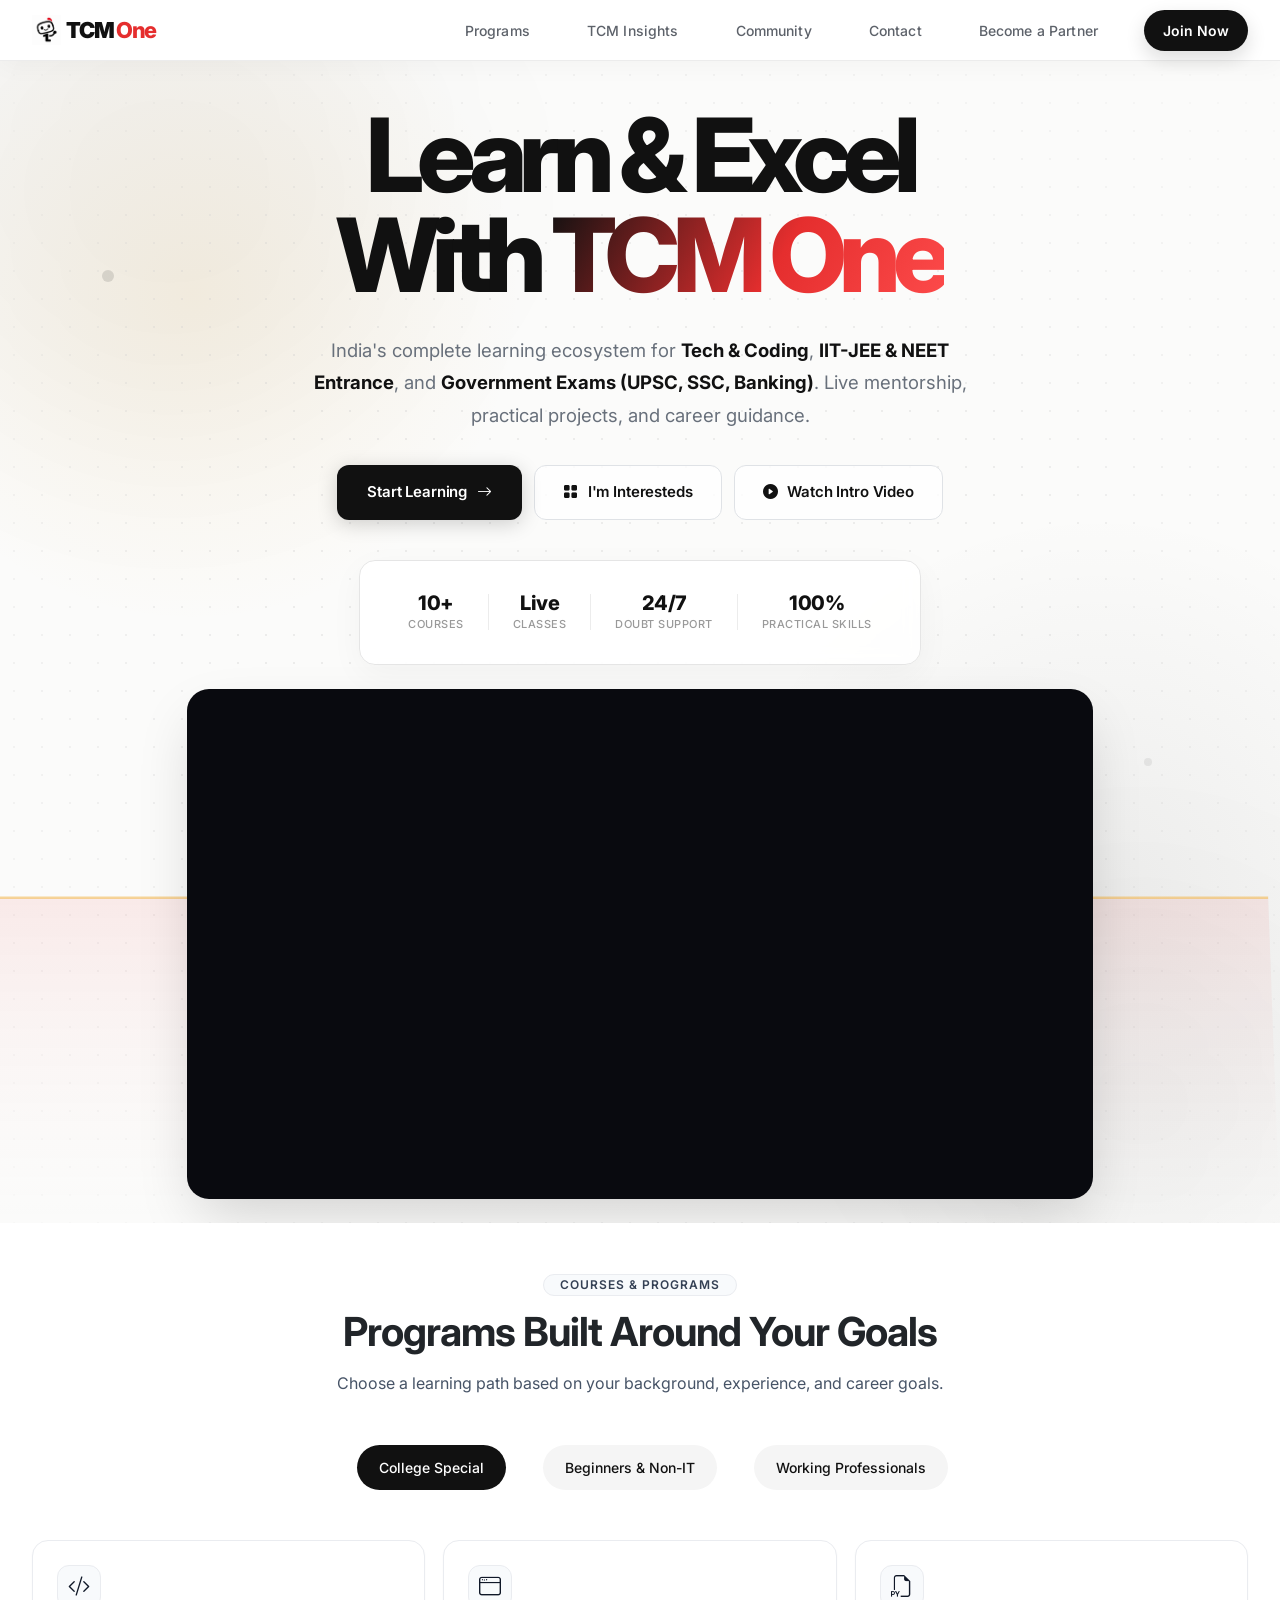
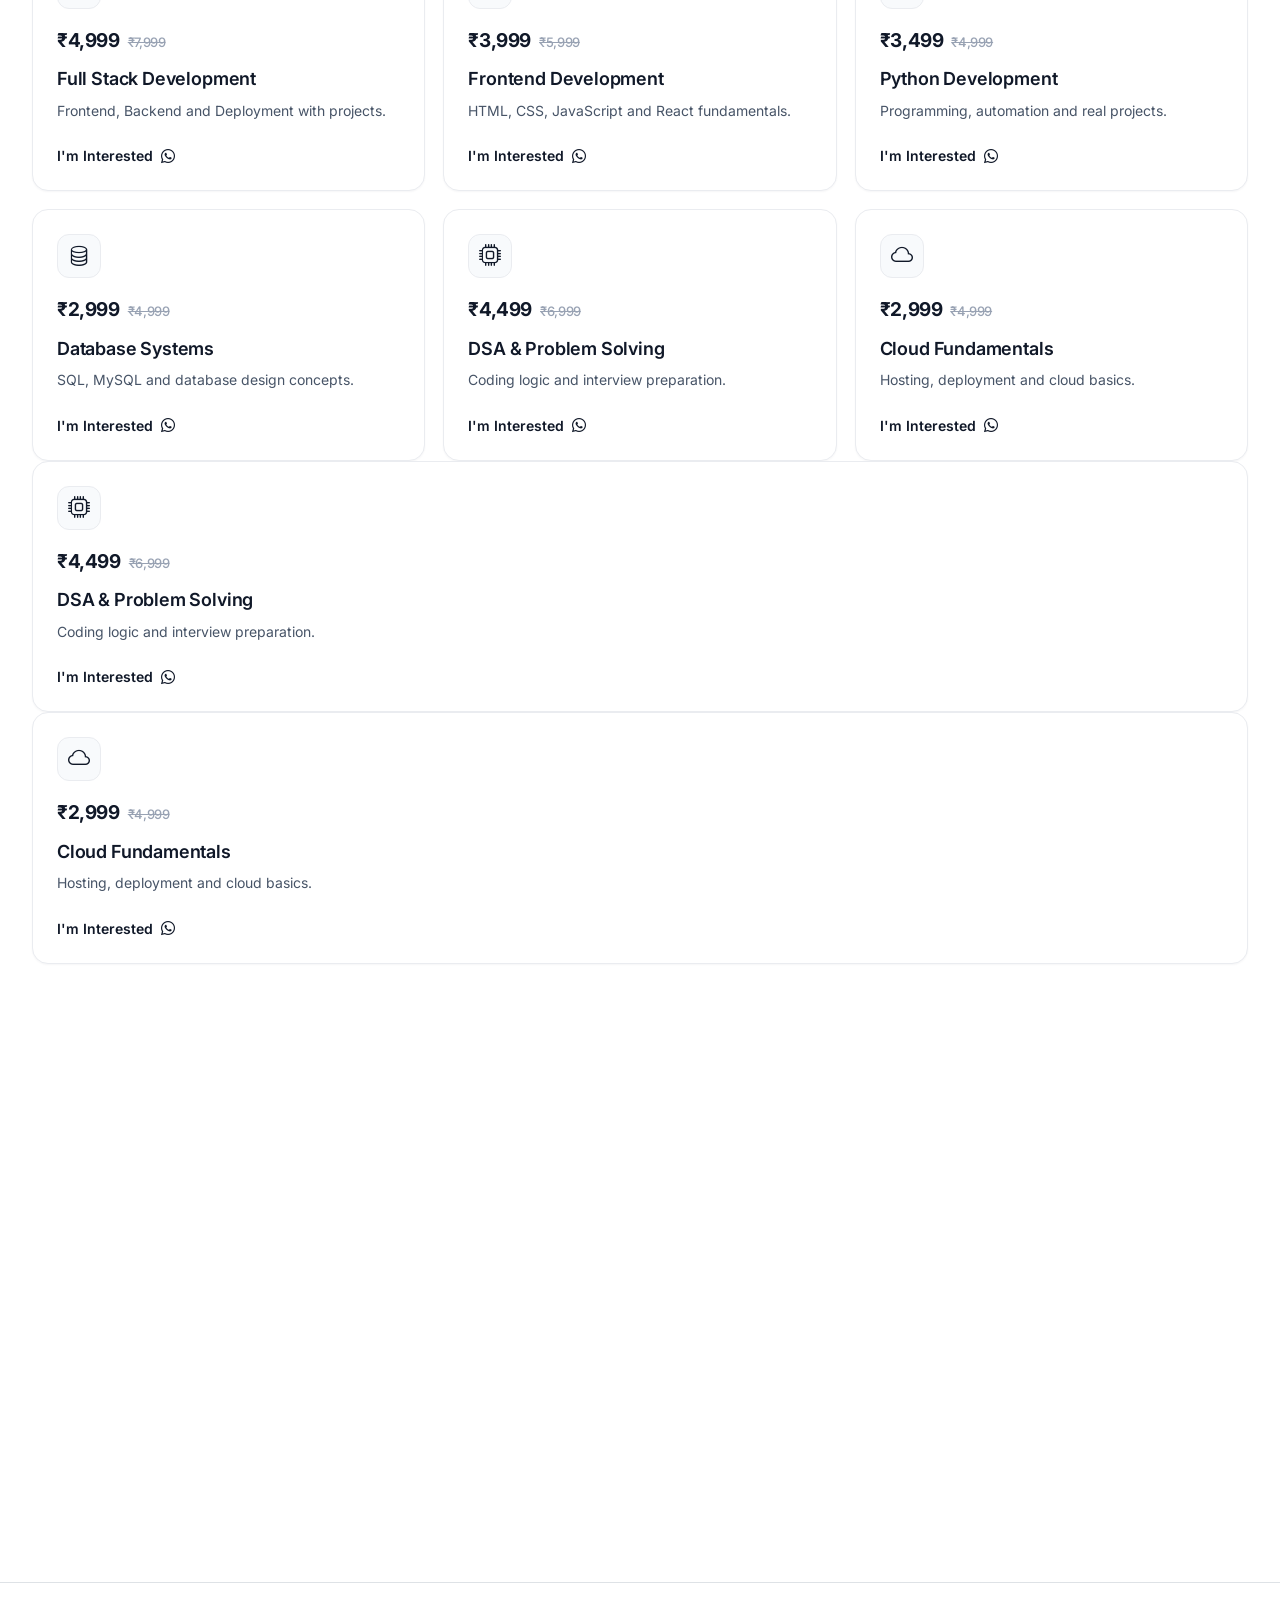
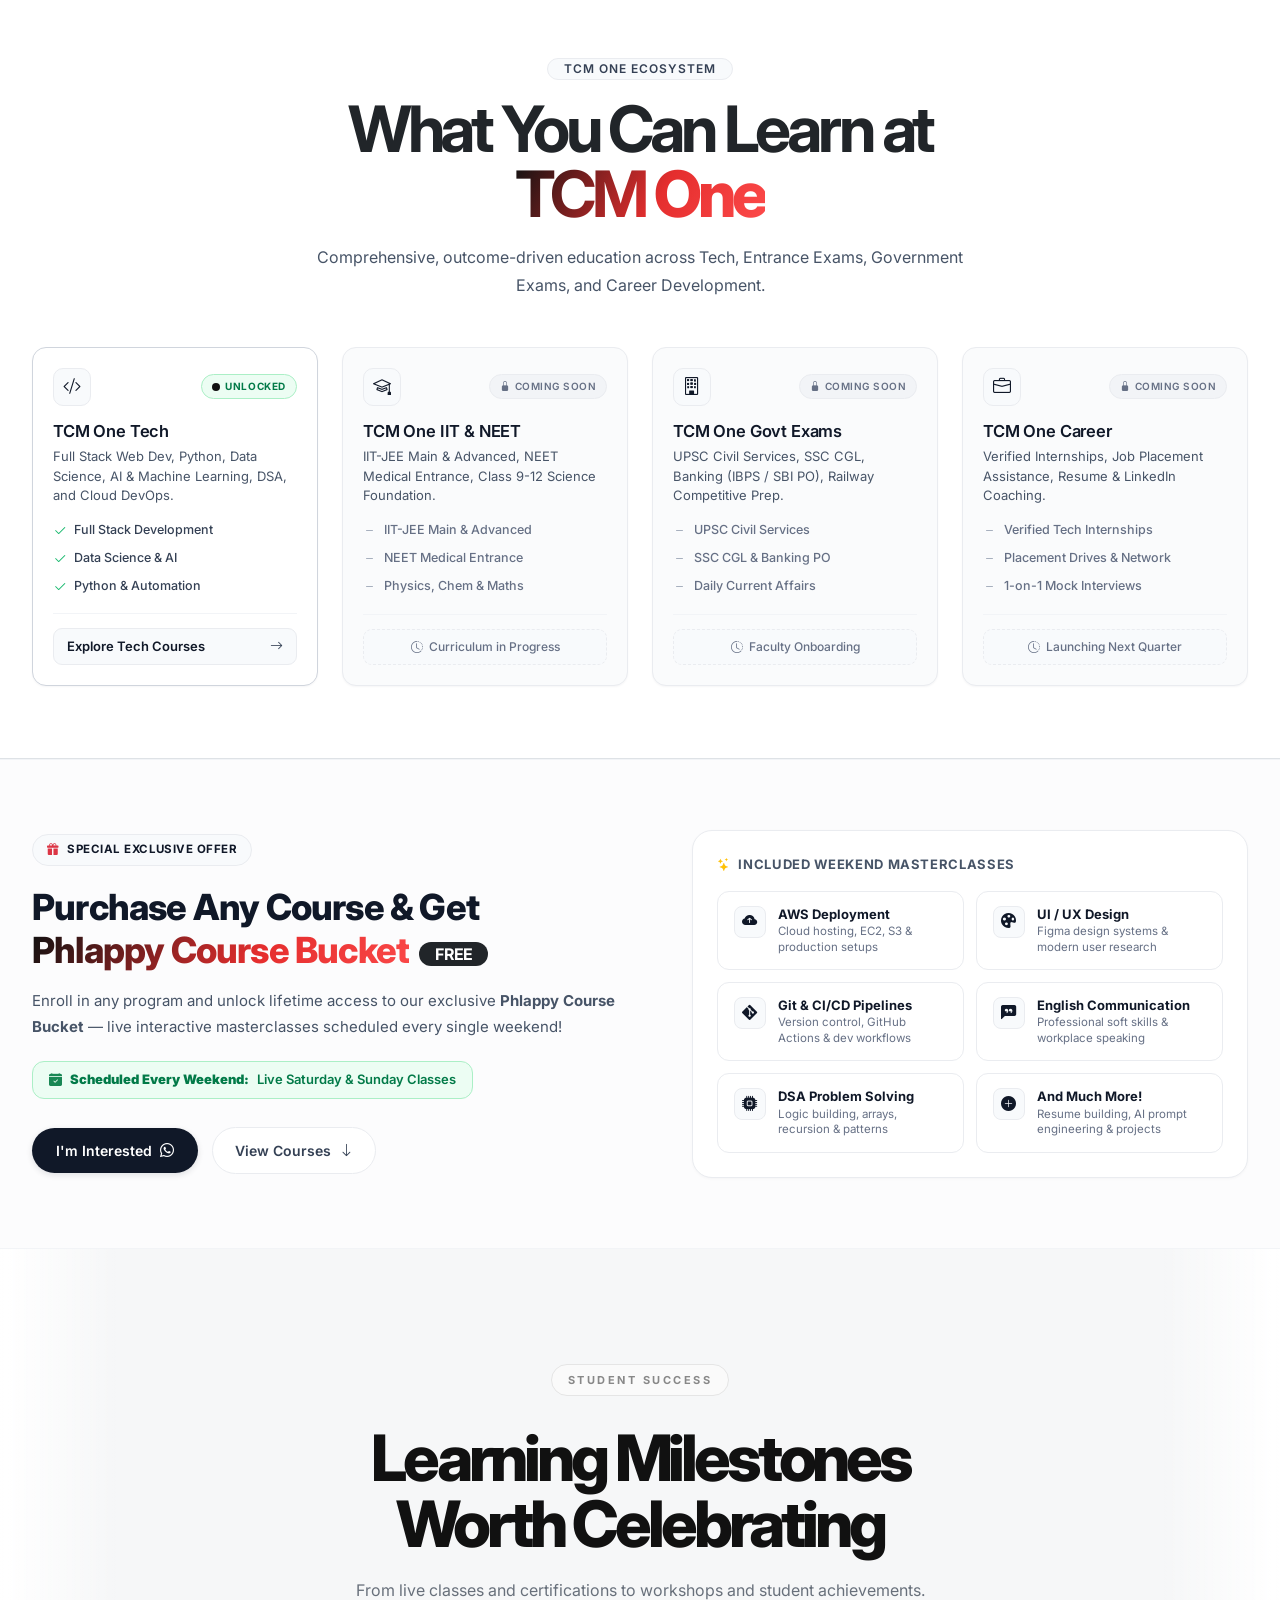
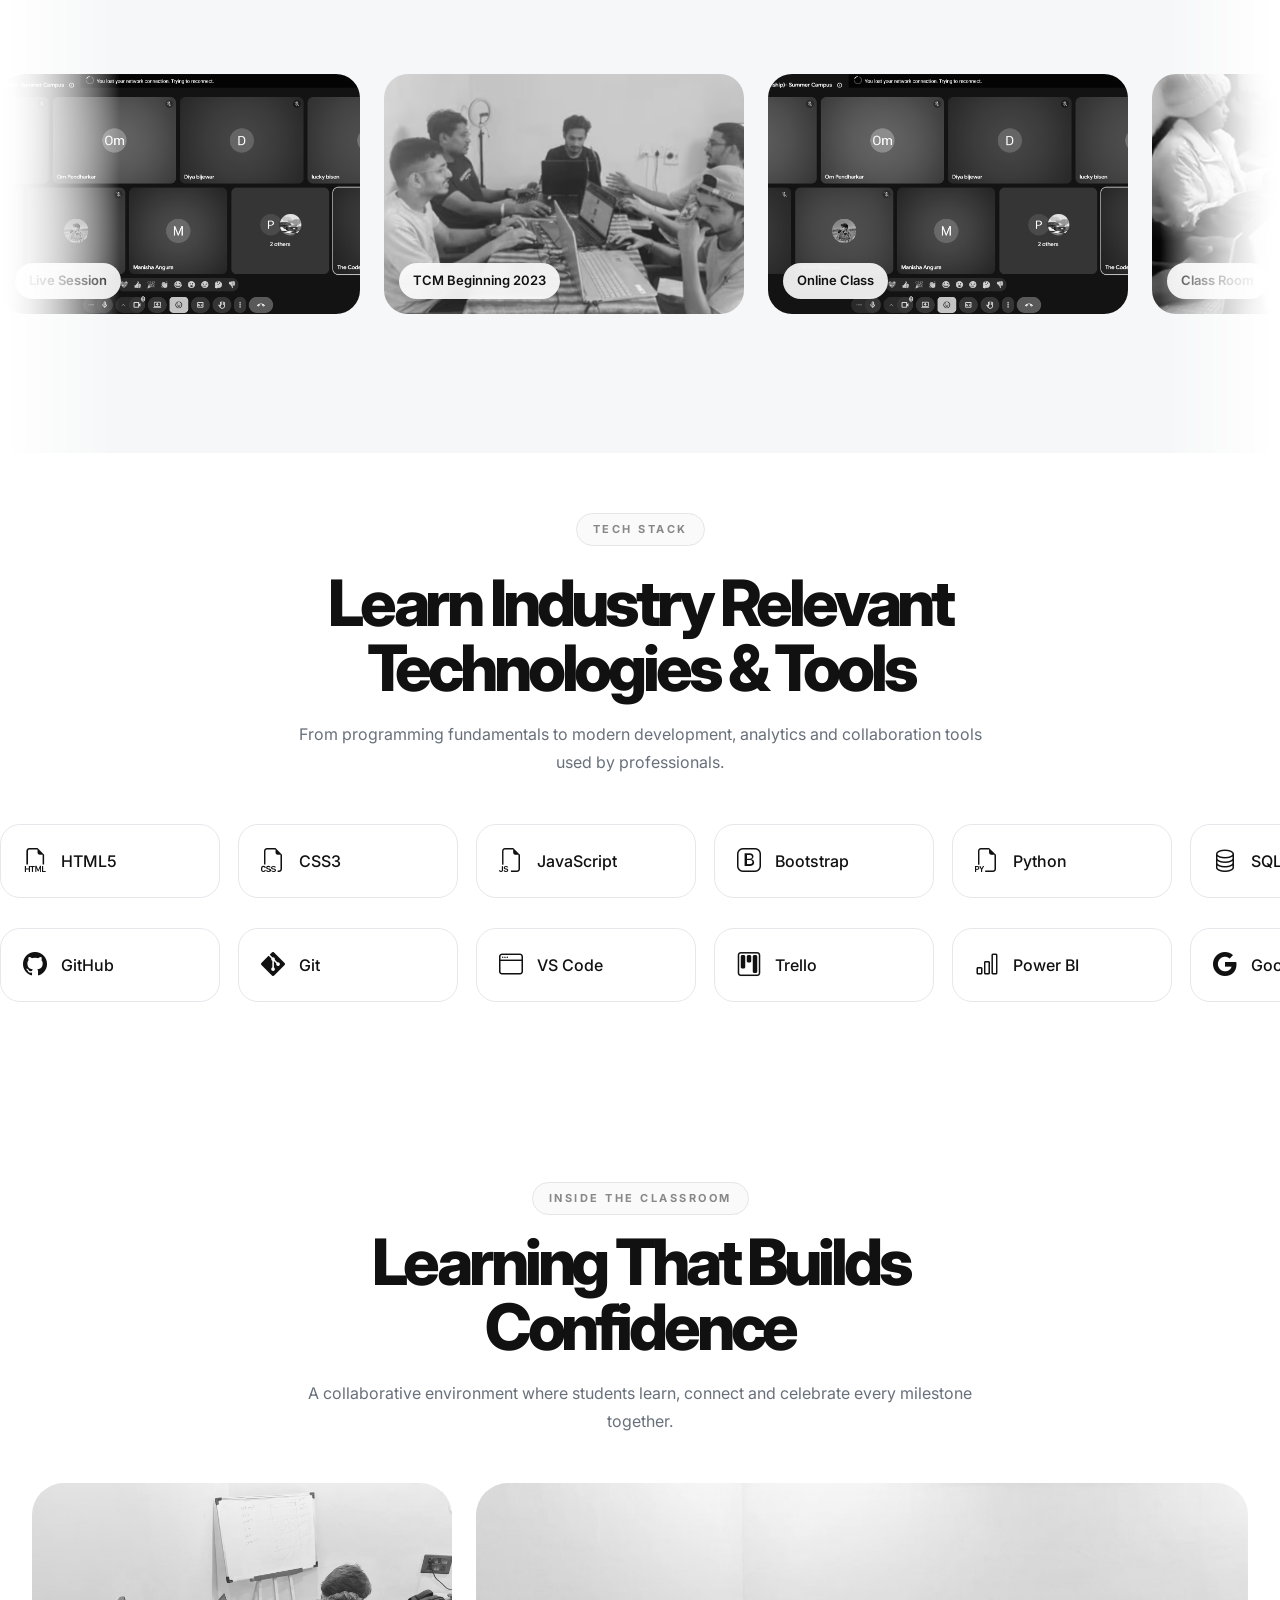
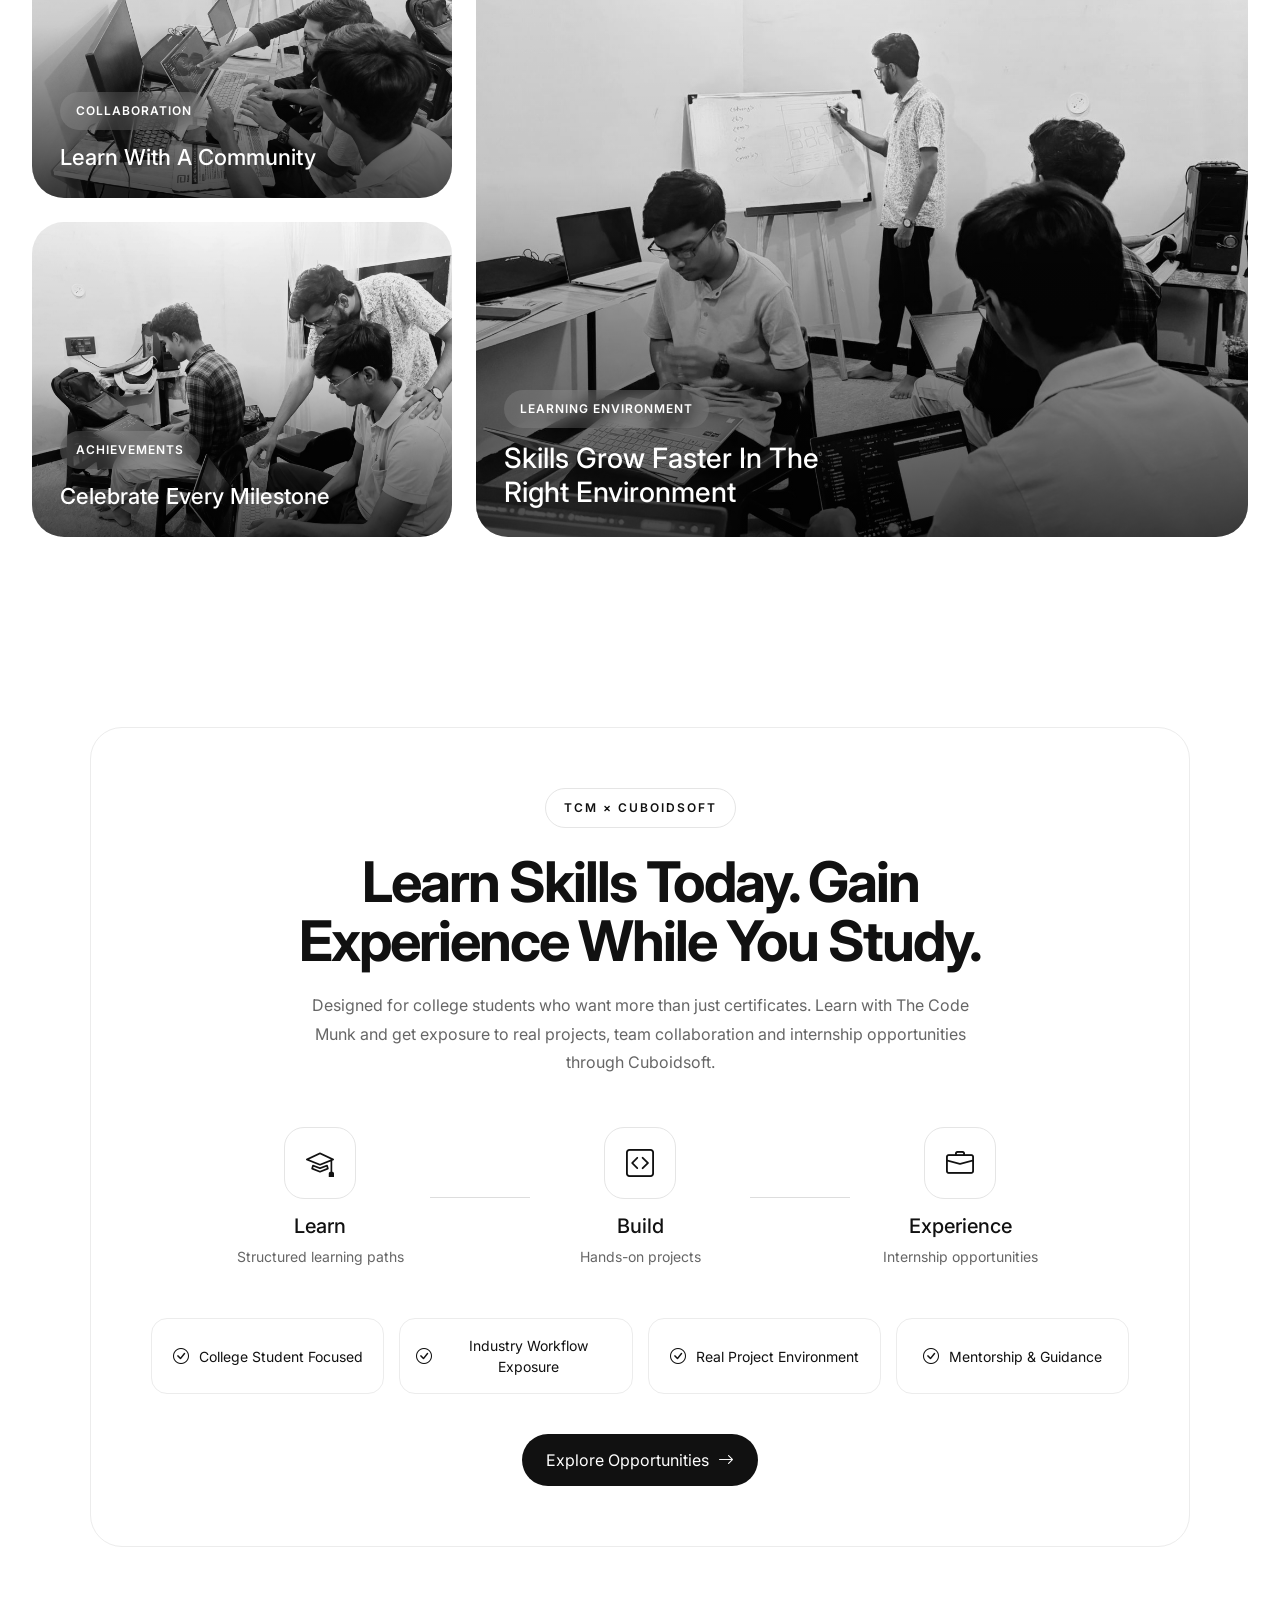
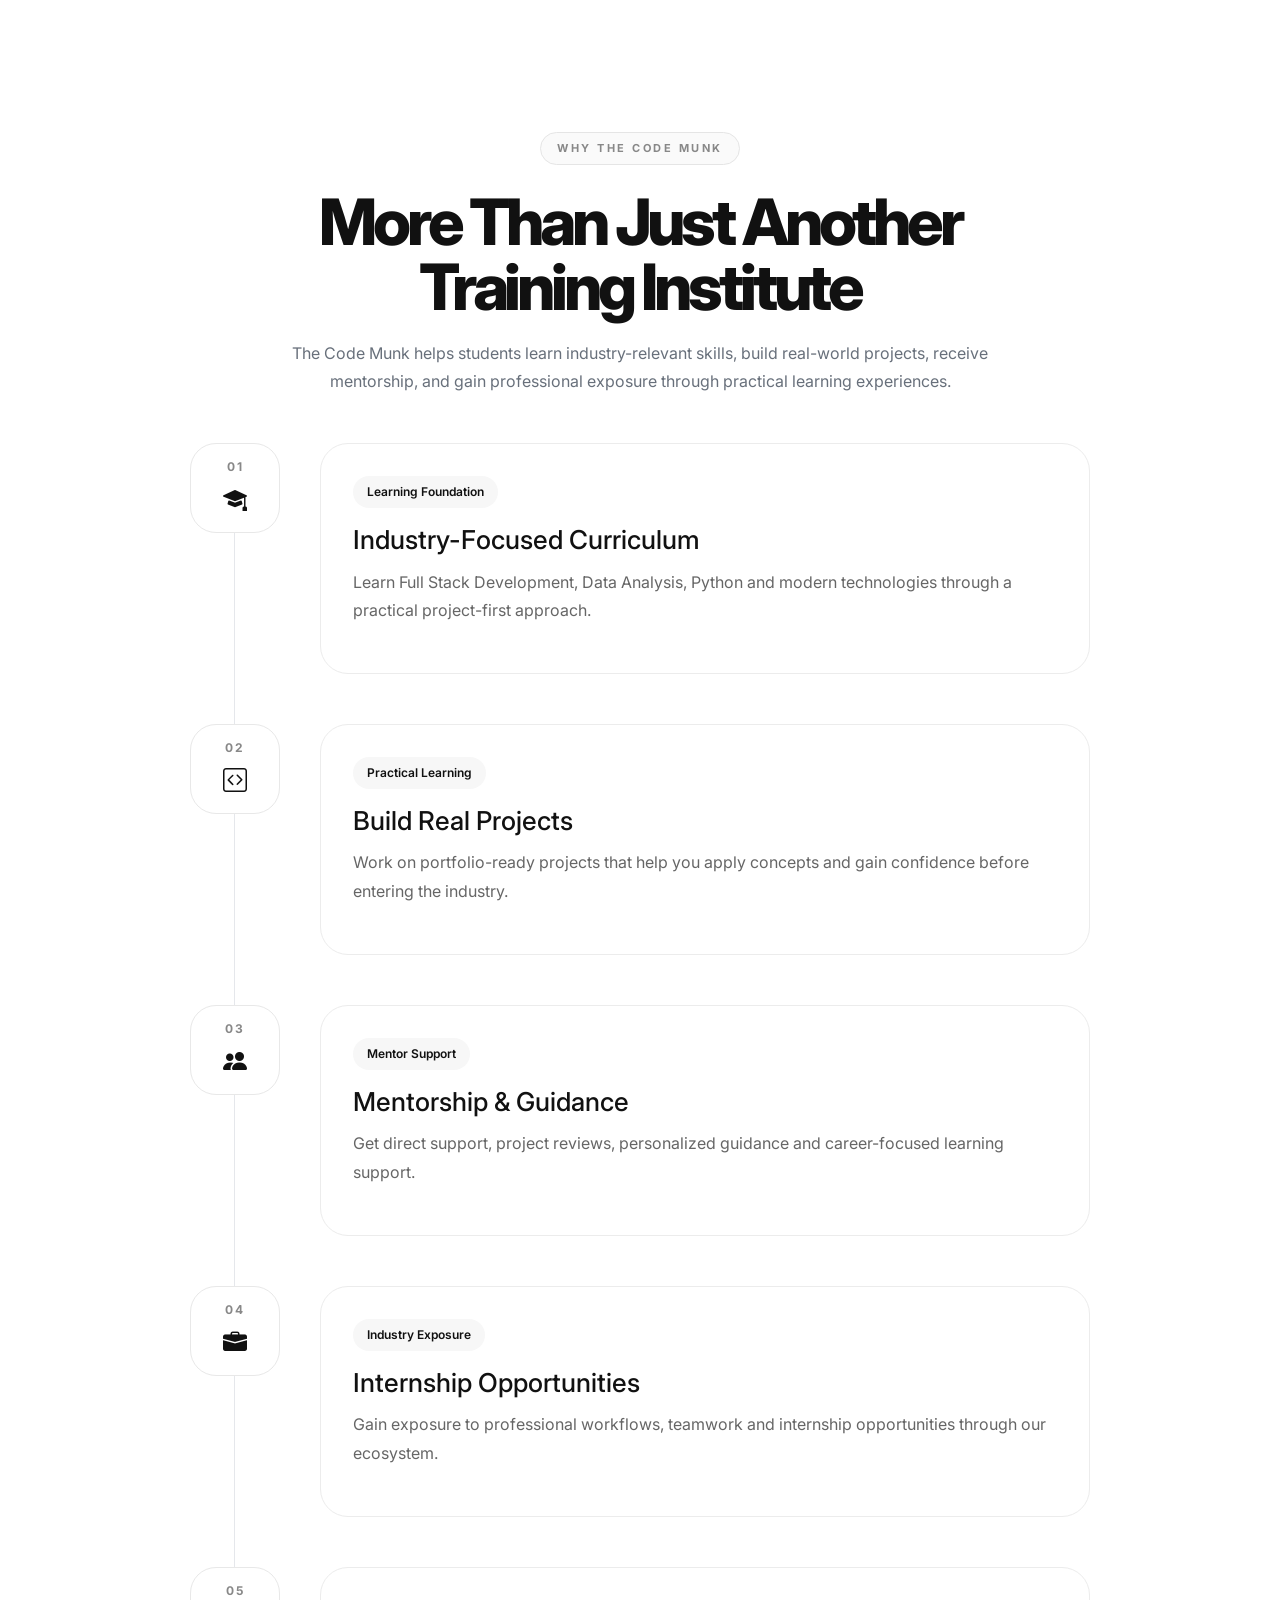
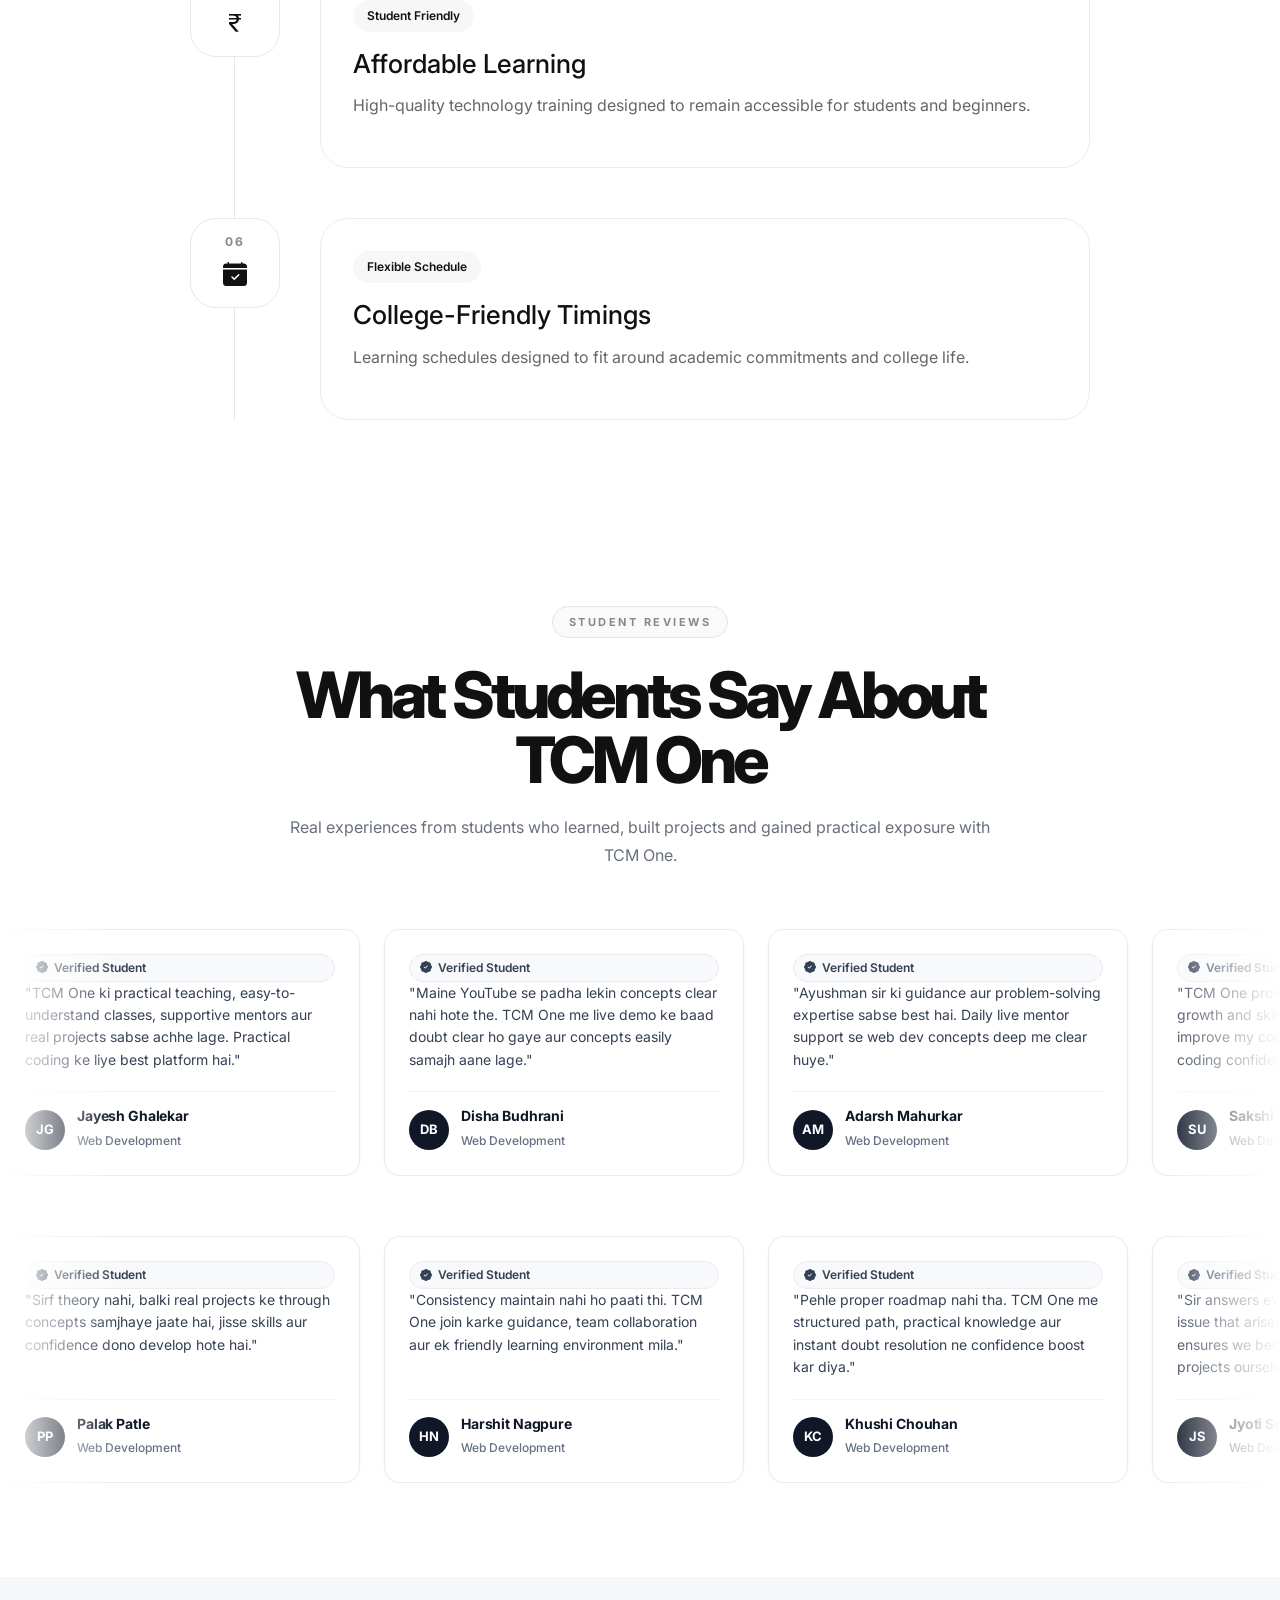
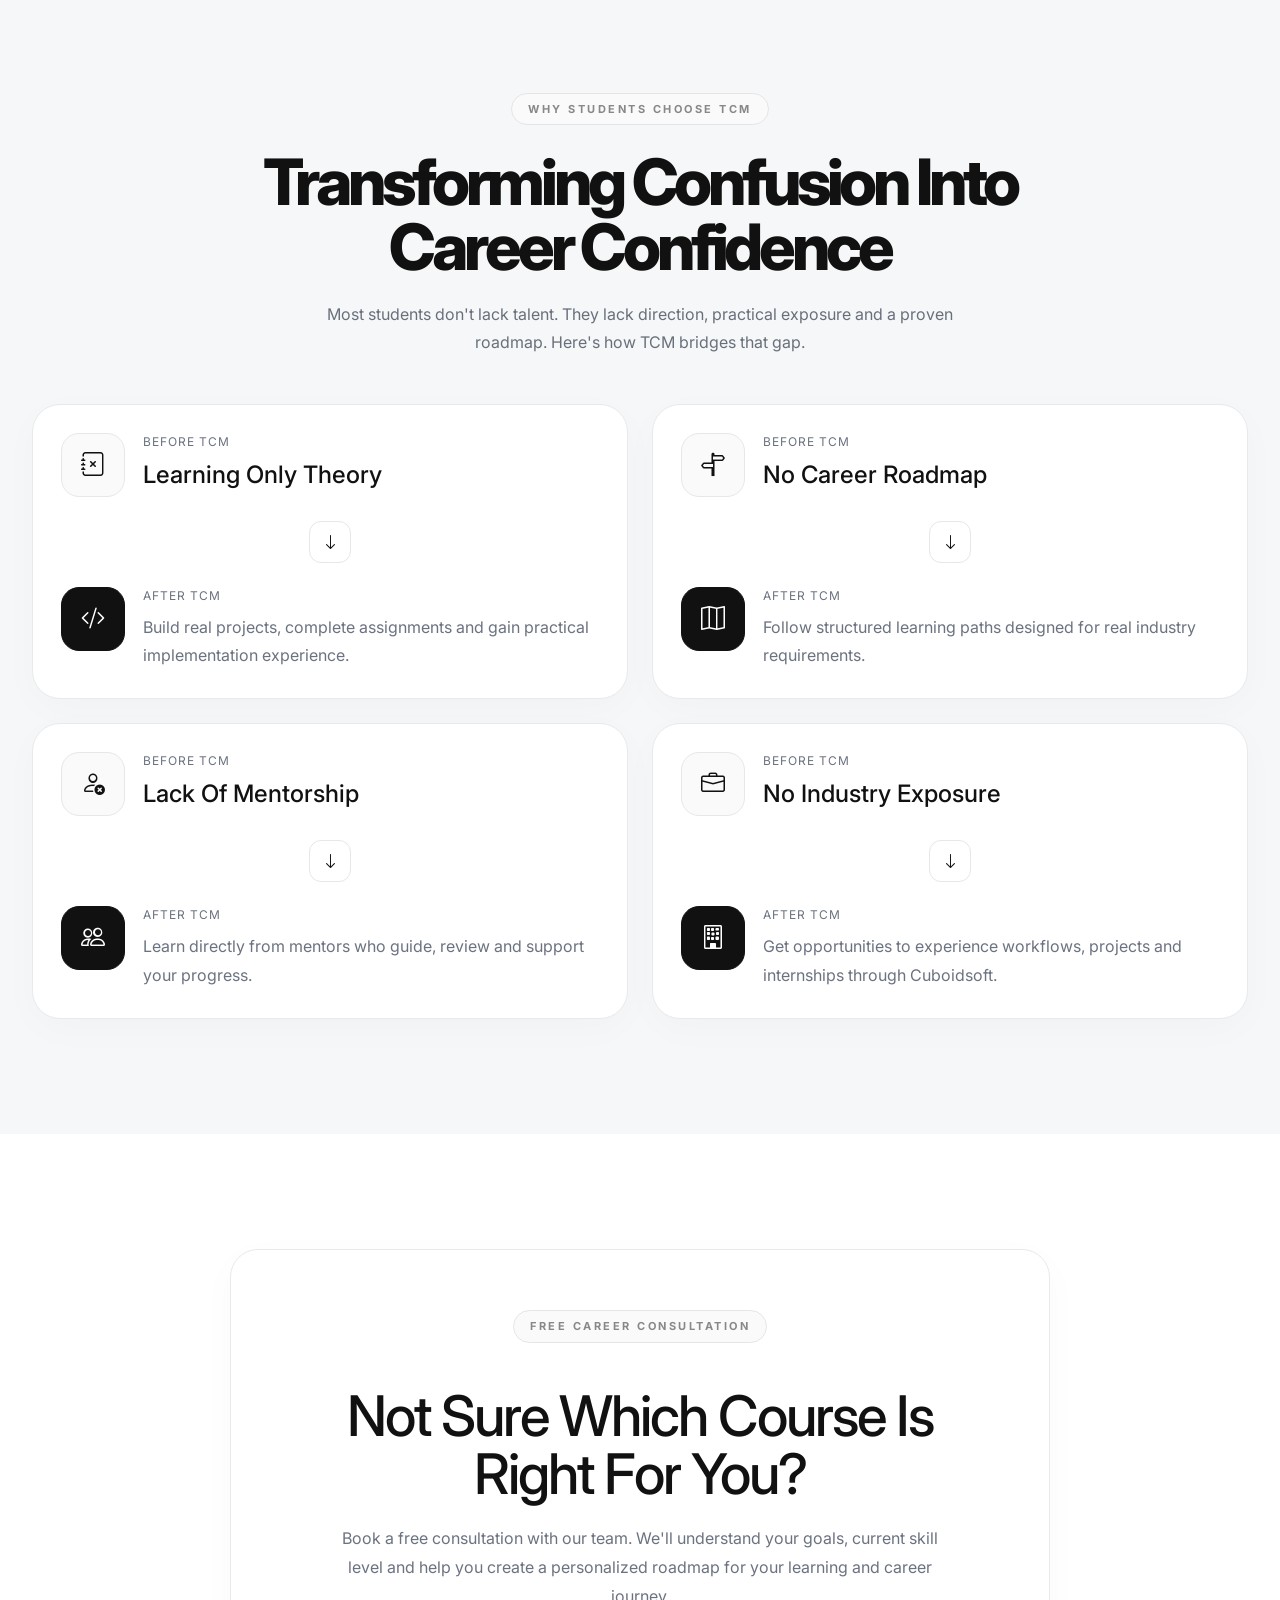
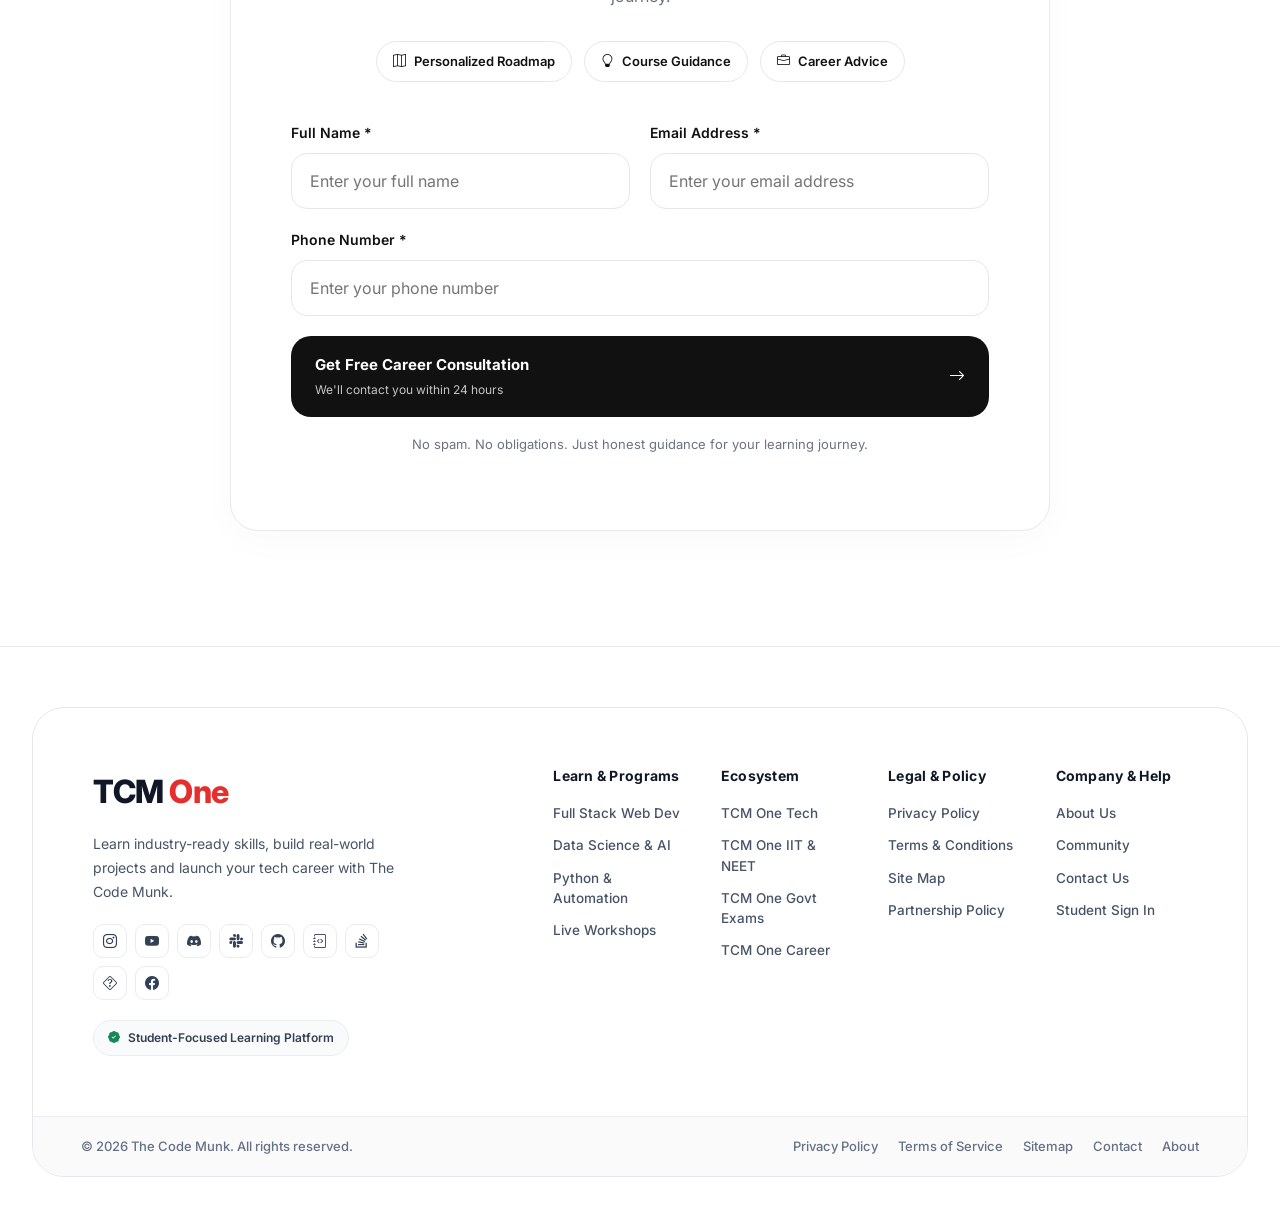
==== commit bfa1b3c0: "Update site footer, privacy, terms, sitemap pages, responsive course tabs, IT-only programs content " ====
--- a/index.html
+++ b/index.html
@@ -70,6 +70,8 @@
     <link rel="stylesheet" href="https://cdn.jsdelivr.net/npm/bootstrap-icons@1.11.3/font/bootstrap-icons.min.css">
 
     <link rel="stylesheet" href="./assets/style.css">
+    <link rel="stylesheet" href="./assets/site-polish.css">
+    <link rel="stylesheet" href="./assets/landing-polish.css">
     <link rel="stylesheet" href="./assets/hero-effects.css">
     <link rel="stylesheet" href="./assets/intro-video.css">
     <link rel="stylesheet" href="./assets/skeleton.css">
@@ -336,7 +338,6 @@
                         </li>
                     </ul>
                 </div>
-            </nav>
         </div>
     </header>
 
@@ -359,14 +360,9 @@
 
                 <div class="col-xl-8 col-lg-9">
 
-                    <span class="hero-tag">
-                        <span class="hero-tag-dot"></span>
-                        TECH &bull; IIT-JEE &bull; NEET &bull; GOVT EXAMS
-                    </span>
-
                     <h1 class="hero-title">
                         Learn &amp; Excel<br>
-                        <span class="hero-title-shine">TCM <span class="logo-one">One</span></span>
+                        With <span class="hero-title-shine">TCM <span class="logo-one">One</span></span>
                     </h1>
 
                     <p class="hero-description">
@@ -383,7 +379,7 @@
 
                         <a href="programs.html" class="secondary-btn hero-cta-secondary">
                             <i class="bi bi-grid-fill"></i>
-                            Explore Programs
+                            I'm Interesteds
                         </a>
 
                         <a href="#heroVideoWrapper" id="heroWatchIntroBtn" class="secondary-btn hero-cta-secondary">
@@ -427,6 +423,543 @@
                         <iframe src="https://www.youtube.com/embed/KZwKFz-ZJDU?rel=0" class="hero-iframe-player" title="TCM One Intro Video" allow="accelerometer; autoplay; clipboard-write; encrypted-media; gyroscope; picture-in-picture" allowfullscreen></iframe>
                     </div>
                 </div>
+            </div>
+
+        </div>
+
+    </section>
+
+    <section class="courses-section">
+
+        <div class="container">
+
+            <div class="section-header text-center mb-5">
+                <span class="badge bg-light border px-3 py-1.5 rounded-pill fw-semibold mb-2 small text-uppercase" style="letter-spacing: 1px; color: #344054; border-color: #eaecf0 !important; background: #f8fafc !important;">
+                    COURSES &amp; PROGRAMS
+                </span>
+                <h2 class="section-title fw-bold text-dark mt-2 mb-3" style="font-size: clamp(28px, 4vw, 40px); letter-spacing: -1px;">
+                    Programs Built Around Your Goals
+                </h2>
+                <p class="section-description text-secondary mx-auto" style="max-width: 680px; color: #475467 !important; font-size: 16px;">
+                    Choose a learning path based on your background, experience, and career goals.
+                </p>
+            </div>
+
+            <!-- Tabs -->
+            <ul class="nav nav-pills justify-content-center course-tabs" role="tablist">
+
+                <li class="nav-item">
+                    <button class="nav-link active" data-bs-toggle="pill" data-bs-target="#college" type="button">
+                        College Special
+                    </button>
+                </li>
+
+                <li class="nav-item">
+                    <button class="nav-link" data-bs-toggle="pill" data-bs-target="#beginners" type="button">
+                        Beginners &amp; Non-IT
+                    </button>
+                </li>
+
+                <li class="nav-item">
+                    <button class="nav-link" data-bs-toggle="pill" data-bs-target="#working" type="button">
+                        Working Professionals
+                    </button>
+                </li>
+
+            </ul>
+
+            <!-- Tab Content -->
+
+            <div class="tab-content">
+
+                <!-- ================================= -->
+                <!-- College -->
+                <!-- ================================= -->
+
+                <div class="tab-pane fade show active" id="college">
+
+                    <div class="course-grid" data-tcm-list="courses" data-audience="college">
+
+                        <div class="course-card">
+
+                            <div class="course-icon">
+                                <i class="bi bi-code-slash"></i>
+                            </div>
+
+                            <div class="course-price">
+                                &#8377;4,999
+                                <span>&#8377;7,999</span>
+                            </div>
+
+                            <h3>Full Stack Development</h3>
+
+                            <p>
+                                Frontend, Backend and Deployment with projects.
+                            </p>
+
+                            <a href="course-details.html?course=full-stack-development">
+                                I'm Interested <i class="bi bi-whatsapp"></i>
+                            </a>
+
+                        </div>
+
+                        <div class="course-card">
+
+                            <div class="course-icon">
+                                <i class="bi bi-window"></i>
+                            </div>
+
+                            <div class="course-price">
+                                &#8377;3,999
+                                <span>&#8377;5,999</span>
+                            </div>
+
+                            <h3>Frontend Development</h3>
+
+                            <p>
+                                HTML, CSS, JavaScript and React fundamentals.
+                            </p>
+
+                            <a href="course-details.html?course=frontend-development">
+                                I'm Interested <i class="bi bi-whatsapp"></i>
+                            </a>
+
+                        </div>
+
+                        <div class="course-card">
+
+                            <div class="course-icon">
+                                <i class="bi bi-filetype-py"></i>
+                            </div>
+
+                            <div class="course-price">
+                                &#8377;3,499
+                                <span>&#8377;4,999</span>
+                            </div>
+
+                            <h3>Python Development</h3>
+
+                            <p>
+                                Programming, automation and real projects.
+                            </p>
+
+                            <a href="course-details.html?course=python-development">
+                                I'm Interested <i class="bi bi-whatsapp"></i>
+                            </a>
+
+                        </div>
+
+                        <div class="course-card">
+
+                            <div class="course-icon">
+                                <i class="bi bi-database"></i>
+                            </div>
+
+                            <div class="course-price">
+                                &#8377;2,999
+                                <span>&#8377;4,999</span>
+                            </div>
+
+                            <h3>Database Systems</h3>
+
+                            <p>
+                                SQL, MySQL and database design concepts.
+                            </p>
+
+                            <a href="course-details.html?course=database-systems">
+                                I'm Interested <i class="bi bi-whatsapp"></i>
+                            </a>
+
+                        </div>
+
+                        <div class="course-card">
+
+                            <div class="course-icon">
+                                <i class="bi bi-cpu"></i>
+                            </div>
+
+                            <div class="course-price">
+                                &#8377;4,499
+                                <span>&#8377;6,999</span>
+                            </div>
+
+                            <h3>DSA & Problem Solving</h3>
+
+                            <p>
+                                Coding logic and interview preparation.
+                            </p>
+
+                            <a href="course-details.html?course=dsa-problem-solving">
+                                I'm Interested <i class="bi bi-whatsapp"></i>
+                            </a>
+
+                        </div>
+
+                        <div class="course-card">
+
+                            <div class="course-icon">
+                                <i class="bi bi-cloud"></i>
+                            </div>
+
+                            <div class="course-price">
+                                &#8377;2,999
+                                <span>&#8377;4,999</span>
+                            </div>
+
+                            <h3>Cloud Fundamentals</h3>
+
+                            <p>
+                                Hosting, deployment and cloud basics.
+                            </p>
+
+                            <a href="course-details.html?course=cloud-fundamentals">
+                                I'm Interested <i class="bi bi-whatsapp"></i>
+                            </a>
+
+                        </div>
+
+                    </div>
+
+                </div>
+
+                <!-- ================================= -->
+                <!-- Beginners -->
+                <!-- ================================= -->
+
+                <div class="tab-pane fade" id="beginners">
+
+                    <div class="course-grid" data-tcm-list="courses" data-audience="beginners">
+
+                        <div class="course-card">
+                            <div class="course-icon">
+                                <i class="bi bi-laptop"></i>
+                            </div>
+
+                            <div class="course-price">
+                                &#8377;1,999
+                                <span>&#8377;3,999</span>
+                            </div>
+
+                            <h3>Computer Basics</h3>
+
+                            <p>
+                                Start your digital journey from scratch.
+                            </p>
+
+                            <a href="course-details.html?course=computer-basics">I'm Interested <i
+                                    class="bi bi-arrow-right"></i></a>
+                        </div>
+
+                        <div class="course-card">
+                            <div class="course-icon">
+                                <i class="bi bi-globe"></i>
+                            </div>
+
+                            <div class="course-price">
+                                &#8377;2,499
+                                <span>&#8377;4,999</span>
+                            </div>
+
+                            <h3>Web Development Basics</h3>
+
+                            <p>
+                                Learn website creation without confusion.
+                            </p>
+
+                            <a href="course-details.html?course=web-development-basics">I'm Interested <i
+                                    class="bi bi-arrow-right"></i></a>
+                        </div>
+
+                        <div class="course-card">
+                            <div class="course-icon">
+                                <i class="bi bi-robot"></i>
+                            </div>
+
+                            <div class="course-price">
+                                &#8377;2,999
+                                <span>&#8377;5,999</span>
+                            </div>
+
+                            <h3>AI Tools Mastery</h3>
+
+                            <p>
+                                Use AI tools for productivity and work.
+                            </p>
+
+                            <a href="course-details.html?course=ai-tools-mastery">I'm Interested <i
+                                    class="bi bi-arrow-right"></i></a>
+                        </div>
+
+                    </div>
+
+                </div>
+
+                <!-- ================================= -->
+                <!-- Working Professionals -->
+                <!-- ================================= -->
+
+                <div class="tab-pane fade" id="working">
+
+                    <div class="course-grid" data-tcm-list="courses" data-audience="working">
+
+                        <div class="course-card">
+                            <div class="course-icon">
+                                <i class="bi bi-briefcase"></i>
+                            </div>
+
+                            <div class="course-price">
+                                &#8377;5,999
+                                <span>&#8377;9,999</span>
+                            </div>
+
+                            <h3>Career Transition Program</h3>
+
+                            <p>
+                                Move into tech with structured guidance.
+                            </p>
+
+                            <a href="course-details.html?course=career-transition-program">I'm Interested <i
+                                    class="bi bi-arrow-right"></i></a>
+                        </div>
+
+                        <div class="course-card">
+                            <div class="course-icon">
+                                <i class="bi bi-lightning"></i>
+                            </div>
+
+                            <div class="course-price">
+                                &#8377;4,999
+                                <span>&#8377;7,999</span>
+                            </div>
+
+                            <h3>AI & Automation</h3>
+
+                            <p>
+                                Automate repetitive work using AI.
+                            </p>
+
+                            <a href="course-details.html?course=ai-automation">I'm Interested <i
+                                    class="bi bi-arrow-right"></i></a>
+                        </div>
+
+                        <div class="course-card">
+                            <div class="course-icon">
+                                <i class="bi bi-graph-up"></i>
+                            </div>
+
+                            <div class="course-price">
+                                &#8377;4,499
+                                <span>&#8377;6,999</span>
+                            </div>
+
+                            <h3>Data Analytics</h3>
+
+                            <p>
+                                Learn reporting, dashboards and insights.
+                            </p>
+
+                            <a href="course-details.html?course=data-analytics">I'm Interested <i
+                                    class="bi bi-arrow-right"></i></a>
+                        </div>
+
+                    </div>
+
+                        </div>
+
+                        <div class="course-card">
+
+                            <div class="course-icon">
+                                <i class="bi bi-cpu"></i>
+                            </div>
+
+                            <div class="course-price">
+                                &#8377;4,499
+                                <span>&#8377;6,999</span>
+                            </div>
+
+                            <h3>DSA & Problem Solving</h3>
+
+                            <p>
+                                Coding logic and interview preparation.
+                            </p>
+
+                            <a href="course-details.html?course=dsa-problem-solving">
+                                I'm Interested <i class="bi bi-whatsapp"></i>
+                            </a>
+
+                        </div>
+
+                        <div class="course-card">
+
+                            <div class="course-icon">
+                                <i class="bi bi-cloud"></i>
+                            </div>
+
+                            <div class="course-price">
+                                &#8377;2,999
+                                <span>&#8377;4,999</span>
+                            </div>
+
+                            <h3>Cloud Fundamentals</h3>
+
+                            <p>
+                                Hosting, deployment and cloud basics.
+                            </p>
+
+                            <a href="course-details.html?course=cloud-fundamentals">
+                                I'm Interested <i class="bi bi-whatsapp"></i>
+                            </a>
+
+                        </div>
+
+                    </div>
+
+                </div>
+
+                <!-- ================================= -->
+                <!-- Beginners -->
+                <!-- ================================= -->
+
+                <div class="tab-pane fade" id="beginners">
+
+                    <div class="course-grid" data-tcm-list="courses" data-audience="beginners">
+
+                        <div class="course-card">
+                            <div class="course-icon">
+                                <i class="bi bi-laptop"></i>
+                            </div>
+
+                            <div class="course-price">
+                                &#8377;1,999
+                                <span>&#8377;3,999</span>
+                            </div>
+
+                            <h3>Computer Basics</h3>
+
+                            <p>
+                                Start your digital journey from scratch.
+                            </p>
+
+                            <a href="course-details.html?course=computer-basics">I'm Interested <i
+                                    class="bi bi-arrow-right"></i></a>
+                        </div>
+
+                        <div class="course-card">
+                            <div class="course-icon">
+                                <i class="bi bi-globe"></i>
+                            </div>
+
+                            <div class="course-price">
+                                &#8377;2,499
+                                <span>&#8377;4,999</span>
+                            </div>
+
+                            <h3>Web Development Basics</h3>
+
+                            <p>
+                                Learn website creation without confusion.
+                            </p>
+
+                            <a href="course-details.html?course=web-development-basics">I'm Interested <i
+                                    class="bi bi-arrow-right"></i></a>
+                        </div>
+
+                        <div class="course-card">
+                            <div class="course-icon">
+                                <i class="bi bi-robot"></i>
+                            </div>
+
+                            <div class="course-price">
+                                &#8377;2,999
+                                <span>&#8377;5,999</span>
+                            </div>
+
+                            <h3>AI Tools Mastery</h3>
+
+                            <p>
+                                Use AI tools for productivity and work.
+                            </p>
+
+                            <a href="course-details.html?course=ai-tools-mastery">I'm Interested <i
+                                    class="bi bi-arrow-right"></i></a>
+                        </div>
+
+                    </div>
+
+                </div>
+
+                <!-- ================================= -->
+                <!-- Working Professionals -->
+                <!-- ================================= -->
+
+                <div class="tab-pane fade" id="working">
+
+                    <div class="course-grid" data-tcm-list="courses" data-audience="working">
+
+                        <div class="course-card">
+                            <div class="course-icon">
+                                <i class="bi bi-briefcase"></i>
+                            </div>
+
+                            <div class="course-price">
+                                &#8377;5,999
+                                <span>&#8377;9,999</span>
+                            </div>
+
+                            <h3>Career Transition Program</h3>
+
+                            <p>
+                                Move into tech with structured guidance.
+                            </p>
+
+                            <a href="course-details.html?course=career-transition-program">I'm Interested <i
+                                    class="bi bi-arrow-right"></i></a>
+                        </div>
+
+                        <div class="course-card">
+                            <div class="course-icon">
+                                <i class="bi bi-lightning"></i>
+                            </div>
+
+                            <div class="course-price">
+                                &#8377;4,999
+                                <span>&#8377;7,999</span>
+                            </div>
+
+                            <h3>AI & Automation</h3>
+
+                            <p>
+                                Automate repetitive work using AI.
+                            </p>
+
+                            <a href="course-details.html?course=ai-automation">I'm Interested <i
+                                    class="bi bi-arrow-right"></i></a>
+                        </div>
+
+                        <div class="course-card">
+                            <div class="course-icon">
+                                <i class="bi bi-graph-up"></i>
+                            </div>
+
+                            <div class="course-price">
+                                &#8377;4,499
+                                <span>&#8377;6,999</span>
+                            </div>
+
+                            <h3>Data Analytics</h3>
+
+                            <p>
+                                Learn reporting, dashboards and insights.
+                            </p>
+
+                            <a href="course-details.html?course=data-analytics">I'm Interested <i
+                                    class="bi bi-arrow-right"></i></a>
+                        </div>
+
+                    </div>
+
+                </div>
+
             </div>
 
         </div>
@@ -576,629 +1109,110 @@
         </div>
     </section>
 
-    <section class="events-section">
-
+    <!-- ===== PHLAPPY COURSE BUCKET BONUS SECTION ===== -->
+    <section class="phlappy-bonus-section" id="phlappy-bucket">
         <div class="container">
-
-            <div class="section-header text-center">
-
-                <span class="section-tag">
-                    EVENTS
-                </span>
-
-                <h2 class="section-title">
-                    Learn Together, <span class="section-title-accent">Build Together</span>
-                </h2>
-
-                <p class="section-description">
-                    Join workshops, coding sessions and community events.
-                </p>
+            <div class="phlappy-bonus-grid">
+                
+                <!-- Left Column: Headline & Info -->
+                <div class="phlappy-info">
+                    <div class="phlappy-tag">
+                        <i class="bi bi-gift-fill text-danger"></i>
+                        SPECIAL EXCLUSIVE OFFER
+                    </div>
+                    <h2 class="phlappy-title">
+                        Purchase Any Course &amp; Get <span class="hero-title-shine">Phlappy Course Bucket</span> <span class="badge bg-dark text-white rounded-pill px-3 py-1 fs-6 ms-1" style="vertical-align: middle;">FREE</span>
+                    </h2>
+                    <p class="phlappy-desc">
+                        Enroll in any program and unlock lifetime access to our exclusive <strong>Phlappy Course Bucket</strong> — live interactive masterclasses scheduled every single weekend!
+                    </p>
+                    
+                    <div class="phlappy-schedule-badge">
+                        <i class="bi bi-calendar-check-fill text-success"></i>
+                        <strong>Scheduled Every Weekend:</strong> Live Saturday &amp; Sunday Classes
+                    </div>
+
+                    <div class="phlappy-cta-row">
+                        <a href="https://wa.me/919238695500?text=Hello%20TCM%20One%21%20I%20want%20to%20know%20more%20about%20the%20Phlappy%20Course%20Bucket%20Free%20Bonus%20offer." target="_blank" rel="noopener" class="phlappy-btn-primary">
+                            I'm Interested <i class="bi bi-whatsapp"></i>
+                        </a>
+                        <a href="#courses" class="phlappy-btn-secondary">
+                            View Courses <i class="bi bi-arrow-down"></i>
+                        </a>
+                    </div>
+                </div>
+
+                <!-- Right Column: Feature Chips Grid -->
+                <div class="phlappy-features-wrap">
+                    <div class="phlappy-features-header">
+                        <i class="bi bi-stars text-warning"></i> Included Weekend Masterclasses
+                    </div>
+                    
+                    <div class="phlappy-features-grid">
+
+                        <!-- Feature 1: AWS -->
+                        <div class="phlappy-feature-item">
+                            <div class="phlappy-feature-icon"><i class="bi bi-cloud-arrow-up-fill"></i></div>
+                            <div>
+                                <strong>AWS Deployment</strong>
+                                <span>Cloud hosting, EC2, S3 &amp; production setups</span>
+                            </div>
+                        </div>
+
+                        <!-- Feature 2: UI/UX -->
+                        <div class="phlappy-feature-item">
+                            <div class="phlappy-feature-icon"><i class="bi bi-palette-fill"></i></div>
+                            <div>
+                                <strong>UI / UX Design</strong>
+                                <span>Figma design systems &amp; modern user research</span>
+                            </div>
+                        </div>
+
+                        <!-- Feature 3: Git & CI/CD -->
+                        <div class="phlappy-feature-item">
+                            <div class="phlappy-feature-icon"><i class="bi bi-git"></i></div>
+                            <div>
+                                <strong>Git &amp; CI/CD Pipelines</strong>
+                                <span>Version control, GitHub Actions &amp; dev workflows</span>
+                            </div>
+                        </div>
+
+                        <!-- Feature 4: English Comm -->
+                        <div class="phlappy-feature-item">
+                            <div class="phlappy-feature-icon"><i class="bi bi-chat-left-quote-fill"></i></div>
+                            <div>
+                                <strong>English Communication</strong>
+                                <span>Professional soft skills &amp; workplace speaking</span>
+                            </div>
+                        </div>
+
+                        <!-- Feature 5: DSA Problem Solving -->
+                        <div class="phlappy-feature-item">
+                            <div class="phlappy-feature-icon"><i class="bi bi-cpu-fill"></i></div>
+                            <div>
+                                <strong>DSA Problem Solving</strong>
+                                <span>Logic building, arrays, recursion &amp; patterns</span>
+                            </div>
+                        </div>
+
+                        <!-- Feature 6: And More -->
+                        <div class="phlappy-feature-item">
+                            <div class="phlappy-feature-icon"><i class="bi bi-plus-circle-fill"></i></div>
+                            <div>
+                                <strong>And Much More!</strong>
+                                <span>Resume building, AI prompt engineering &amp; projects</span>
+                            </div>
+                        </div>
+
+                    </div>
+                </div>
 
             </div>
-
-            <!-- Tabs -->
-
-            <ul class="nav nav-pills justify-content-center event-tabs">
-
-                <li class="nav-item">
-                    <button class="nav-link active" data-bs-toggle="pill" data-bs-target="#ongoing">
-                        Ongoing
-                    </button>
-                </li>
-
-                <li class="nav-item">
-                    <button class="nav-link" data-bs-toggle="pill" data-bs-target="#upcoming">
-                        Upcoming
-                    </button>
-                </li>
-
-                <li class="nav-item">
-                    <button class="nav-link" data-bs-toggle="pill" data-bs-target="#past">
-                        Past
-                    </button>
-                </li>
-
-            </ul>
-
-            <div class="tab-content">
-
-                <!-- ONGOING -->
-
-                <div class="tab-pane fade show active" id="ongoing">
-
-                    <div class="event-grid" data-tcm-list="events" data-status="ongoing" data-tcm-tpl="home">
-
-                        <!-- CARD 1 -->
-
-                        <div class="event-card">
-
-                            <div class="live-indicator">
-                                <span class="live-dot"></span>
-                                Live Now
-                            </div>
-
-                            <h3>Frontend Development Bootcamp</h3>
-
-                            <p>
-                                Learn HTML, CSS and JavaScript through
-                                practical projects and mentorship.
-                            </p>
-
-                            <div class="seat-visual">
-
-                                <span class="filled"></span>
-                                <span class="filled"></span>
-                                <span class="filled"></span>
-                                <span class="filled"></span>
-
-                                <span class="filled"></span>
-                                <span class="filled"></span>
-                                <span class="filled"></span>
-                                <span class="filled"></span>
-
-                                <span class="filled"></span>
-                                <span class="filled"></span>
-                                <span class="filled"></span>
-                                <span class="filled"></span>
-
-                                <span></span>
-                                <span></span>
-                                <span></span>
-                                <span></span>
-
-                            </div>
-
-                            <div class="seat-count">
-                                12 / 16 Seats Filled
-                            </div>
-
-                            <div class="event-meta">
-
-                                <span>
-                                    <i class="bi bi-calendar-event"></i>
-                                    15 June
-                                </span>
-
-                                <span>
-                                    <i class="bi bi-clock"></i>
-                                    07:00 PM
-                                </span>
-
-                            </div>
-
-                            <a href="event-details.html?event=frontend-development-bootcamp" class="event-link">
-                                View Event &rarr;
-                            </a>
-
-                        </div>
-
-                        <!-- CARD 2 -->
-
-                        <div class="event-card">
-
-                            <div class="live-indicator">
-                                <span class="live-dot"></span>
-                                Live Now
-                            </div>
-
-                            <h3>React Masterclass</h3>
-
-                            <p>
-                                Build modern applications using React
-                                and industry best practices.
-                            </p>
-
-                            <div class="seat-visual">
-
-                                <span class="filled"></span>
-                                <span class="filled"></span>
-                                <span class="filled"></span>
-                                <span class="filled"></span>
-
-                                <span class="filled"></span>
-                                <span class="filled"></span>
-                                <span class="filled"></span>
-                                <span class="filled"></span>
-
-                                <span class="filled"></span>
-                                <span class="filled"></span>
-
-                                <span></span>
-                                <span></span>
-
-                                <span></span>
-                                <span></span>
-
-                                <span></span>
-                                <span></span>
-
-                            </div>
-
-                            <div class="seat-count">
-                                10 / 16 Seats Filled
-                            </div>
-
-                            <div class="event-meta">
-
-                                <span>
-                                    <i class="bi bi-calendar-event"></i>
-                                    18 June
-                                </span>
-
-                                <span>
-                                    <i class="bi bi-clock"></i>
-                                    08:00 PM
-                                </span>
-
-                            </div>
-
-                            <a href="event-details.html?event=react-masterclass" class="event-link">
-                                View Event &rarr;
-                            </a>
-
-                        </div>
-
-                        <!-- CARD 3 -->
-
-                        <div class="event-card hidden-event">
-
-                            <div class="live-indicator">
-                                <span class="live-dot"></span>
-                                Live Now
-                            </div>
-
-                            <h3>Python Fundamentals</h3>
-
-                            <p>
-                                Learn Python from basics to automation
-                                through practical examples.
-                            </p>
-
-                            <div class="seat-visual">
-
-                                <span class="filled"></span>
-                                <span class="filled"></span>
-                                <span class="filled"></span>
-                                <span class="filled"></span>
-
-                                <span class="filled"></span>
-                                <span class="filled"></span>
-
-                                <span></span>
-                                <span></span>
-
-                                <span></span>
-                                <span></span>
-
-                                <span></span>
-                                <span></span>
-
-                                <span></span>
-                                <span></span>
-
-                                <span></span>
-                                <span></span>
-
-                            </div>
-
-                            <div class="seat-count">
-                                6 / 16 Seats Filled
-                            </div>
-
-                            <div class="event-meta">
-
-                                <span>
-                                    <i class="bi bi-calendar-event"></i>
-                                    22 June
-                                </span>
-
-                                <span>
-                                    <i class="bi bi-clock"></i>
-                                    06:00 PM
-                                </span>
-
-                            </div>
-
-                            <a href="event-details.html?event=python-fundamentals-workshop" class="event-link">
-                                View Event &rarr;
-                            </a>
-
-                        </div>
-
-                    </div>
-
-                    <div class="load-more-wrap">
-                        <button class="load-more-btn" onclick="showEvents()">
-                            Load More Events &rarr;
-                        </button>
-                    </div>
-
-                </div>
-
-            </div>
-
         </div>
-
     </section>
 
-    <section class="courses-section">
-
-        <div class="container">
-
-            <div class="section-header text-center">
-
-                <span class="section-tag">
-                    COURSES
-                </span>
-
-                <h2>
-                    Programs Built Around Your Goals
-                </h2>
-
-                <p>
-                    Choose a learning path based on your background,
-                    experience and career goals.
-                </p>
-
-            </div>
-
-            <!-- Tabs -->
-
-            <ul class="nav nav-pills justify-content-center course-tabs" role="tablist">
-
-                <li class="nav-item">
-                    <button class="nav-link active" data-bs-toggle="pill" data-bs-target="#college" type="button">
-                        College Special
-                    </button>
-                </li>
-
-                <li class="nav-item">
-                    <button class="nav-link" data-bs-toggle="pill" data-bs-target="#beginners" type="button">
-                        Beginners & Non-IT
-                    </button>
-                </li>
-
-                <li class="nav-item">
-                    <button class="nav-link" data-bs-toggle="pill" data-bs-target="#working" type="button">
-                        Working Professionals
-                    </button>
-                </li>
-
-            </ul>
-
-            <!-- Tab Content -->
-
-            <div class="tab-content">
-
-                <!-- ================================= -->
-                <!-- College -->
-                <!-- ================================= -->
-
-                <div class="tab-pane fade show active" id="college">
-
-                    <div class="course-grid" data-tcm-list="courses" data-audience="college">
-
-                        <div class="course-card">
-
-                            <div class="course-icon">
-                                <i class="bi bi-code-slash"></i>
-                            </div>
-
-                            <div class="course-price">
-                                &#8377;4,999
-                                <span>&#8377;7,999</span>
-                            </div>
-
-                            <h3>Full Stack Development</h3>
-
-                            <p>
-                                Frontend, Backend and Deployment with projects.
-                            </p>
-
-                            <a href="course-details.html?course=full-stack-development">
-                                Explore Program
-                                <i class="bi bi-arrow-right"></i>
-                            </a>
-
-                        </div>
-
-                        <div class="course-card">
-
-                            <div class="course-icon">
-                                <i class="bi bi-window"></i>
-                            </div>
-
-                            <div class="course-price">
-                                &#8377;3,999
-                                <span>&#8377;5,999</span>
-                            </div>
-
-                            <h3>Frontend Development</h3>
-
-                            <p>
-                                HTML, CSS, JavaScript and React fundamentals.
-                            </p>
-
-                            <a href="course-details.html?course=frontend-development">
-                                Explore Program
-                                <i class="bi bi-arrow-right"></i>
-                            </a>
-
-                        </div>
-
-                        <div class="course-card">
-
-                            <div class="course-icon">
-                                <i class="bi bi-filetype-py"></i>
-                            </div>
-
-                            <div class="course-price">
-                                &#8377;3,499
-                                <span>&#8377;4,999</span>
-                            </div>
-
-                            <h3>Python Development</h3>
-
-                            <p>
-                                Programming, automation and real projects.
-                            </p>
-
-                            <a href="course-details.html?course=python-development">
-                                Explore Program
-                                <i class="bi bi-arrow-right"></i>
-                            </a>
-
-                        </div>
-
-                        <div class="course-card">
-
-                            <div class="course-icon">
-                                <i class="bi bi-database"></i>
-                            </div>
-
-                            <div class="course-price">
-                                &#8377;2,999
-                                <span>&#8377;4,999</span>
-                            </div>
-
-                            <h3>Database Systems</h3>
-
-                            <p>
-                                SQL, MySQL and database design concepts.
-                            </p>
-
-                            <a href="course-details.html?course=database-systems">
-                                Explore Program
-                                <i class="bi bi-arrow-right"></i>
-                            </a>
-
-                        </div>
-
-                        <div class="course-card">
-
-                            <div class="course-icon">
-                                <i class="bi bi-cpu"></i>
-                            </div>
-
-                            <div class="course-price">
-                                &#8377;4,499
-                                <span>&#8377;6,999</span>
-                            </div>
-
-                            <h3>DSA & Problem Solving</h3>
-
-                            <p>
-                                Coding logic and interview preparation.
-                            </p>
-
-                            <a href="course-details.html?course=dsa-problem-solving">
-                                Explore Program
-                                <i class="bi bi-arrow-right"></i>
-                            </a>
-
-                        </div>
-
-                        <div class="course-card">
-
-                            <div class="course-icon">
-                                <i class="bi bi-cloud"></i>
-                            </div>
-
-                            <div class="course-price">
-                                &#8377;2,999
-                                <span>&#8377;4,999</span>
-                            </div>
-
-                            <h3>Cloud Fundamentals</h3>
-
-                            <p>
-                                Hosting, deployment and cloud basics.
-                            </p>
-
-                            <a href="course-details.html?course=cloud-fundamentals">
-                                Explore Program
-                                <i class="bi bi-arrow-right"></i>
-                            </a>
-
-                        </div>
-
-                    </div>
-
-                </div>
-
-                <!-- ================================= -->
-                <!-- Beginners -->
-                <!-- ================================= -->
-
-                <div class="tab-pane fade" id="beginners">
-
-                    <div class="course-grid" data-tcm-list="courses" data-audience="beginners">
-
-                        <div class="course-card">
-                            <div class="course-icon">
-                                <i class="bi bi-laptop"></i>
-                            </div>
-
-                            <div class="course-price">
-                                &#8377;1,999
-                                <span>&#8377;3,999</span>
-                            </div>
-
-                            <h3>Computer Basics</h3>
-
-                            <p>
-                                Start your digital journey from scratch.
-                            </p>
-
-                            <a href="course-details.html?course=computer-basics">Explore Program <i
-                                    class="bi bi-arrow-right"></i></a>
-                        </div>
-
-                        <div class="course-card">
-                            <div class="course-icon">
-                                <i class="bi bi-globe"></i>
-                            </div>
-
-                            <div class="course-price">
-                                &#8377;2,499
-                                <span>&#8377;4,999</span>
-                            </div>
-
-                            <h3>Web Development Basics</h3>
-
-                            <p>
-                                Learn website creation without confusion.
-                            </p>
-
-                            <a href="course-details.html?course=web-development-basics">Explore Program <i
-                                    class="bi bi-arrow-right"></i></a>
-                        </div>
-
-                        <div class="course-card">
-                            <div class="course-icon">
-                                <i class="bi bi-robot"></i>
-                            </div>
-
-                            <div class="course-price">
-                                &#8377;2,999
-                                <span>&#8377;5,999</span>
-                            </div>
-
-                            <h3>AI Tools Mastery</h3>
-
-                            <p>
-                                Use AI tools for productivity and work.
-                            </p>
-
-                            <a href="course-details.html?course=ai-tools-mastery">Explore Program <i
-                                    class="bi bi-arrow-right"></i></a>
-                        </div>
-
-                    </div>
-
-                </div>
-
-                <!-- ================================= -->
-                <!-- Working Professionals -->
-                <!-- ================================= -->
-
-                <div class="tab-pane fade" id="working">
-
-                    <div class="course-grid" data-tcm-list="courses" data-audience="working">
-
-                        <div class="course-card">
-                            <div class="course-icon">
-                                <i class="bi bi-briefcase"></i>
-                            </div>
-
-                            <div class="course-price">
-                                &#8377;5,999
-                                <span>&#8377;9,999</span>
-                            </div>
-
-                            <h3>Career Transition Program</h3>
-
-                            <p>
-                                Move into tech with structured guidance.
-                            </p>
-
-                            <a href="course-details.html?course=career-transition-program">Explore Program <i
-                                    class="bi bi-arrow-right"></i></a>
-                        </div>
-
-                        <div class="course-card">
-                            <div class="course-icon">
-                                <i class="bi bi-lightning"></i>
-                            </div>
-
-                            <div class="course-price">
-                                &#8377;4,999
-                                <span>&#8377;7,999</span>
-                            </div>
-
-                            <h3>AI & Automation</h3>
-
-                            <p>
-                                Automate repetitive work using AI.
-                            </p>
-
-                            <a href="course-details.html?course=ai-automation">Explore Program <i
-                                    class="bi bi-arrow-right"></i></a>
-                        </div>
-
-                        <div class="course-card">
-                            <div class="course-icon">
-                                <i class="bi bi-graph-up"></i>
-                            </div>
-
-                            <div class="course-price">
-                                &#8377;4,499
-                                <span>&#8377;6,999</span>
-                            </div>
-
-                            <h3>Data Analytics</h3>
-
-                            <p>
-                                Learn reporting, dashboards and insights.
-                            </p>
-
-                            <a href="course-details.html?course=data-analytics">Explore Program <i
-                                    class="bi bi-arrow-right"></i></a>
-                        </div>
-
-                    </div>
-
-                </div>
-
-            </div>
-
-        </div>
-
-    </section>
-
-
+    <!-- ===== SHOWCASE SECTION ===== -->
     <section class="showcase-section">
-
         <div class="container">
 
             <div class="section-header">
@@ -1871,12 +1885,12 @@
                 </span>
 
                 <h2>
-                    What Students Say About
-                    The Code Munk
+                    What Students Say About<br>
+                    TCM One
                 </h2>
 
                 <p>
-                    Real experiences from students who learned, built projects and gained practical exposure with TCM.
+                    Real experiences from students who learned, built projects and gained practical exposure with TCM One.
                 </p>
 
             </div>
@@ -1884,29 +1898,21 @@
         </div>
 
         <!-- ROW 1 -->
-
         <div class="marquee-wrapper">
-
             <div class="marquee-track">
-
-                <!-- ORIGINAL -->
 
                 <div class="review-card">
                     <div class="review-badge">
-                        <i class="bi bi-cookie"></i>
+                        <i class="bi bi-patch-check-fill"></i>
                         Verified Student
                     </div>
-
                     <p>
-                        The project-based learning approach helped me understand concepts much faster than traditional
-                        classes.
+                        "TCM One ki practical teaching, easy-to-understand classes, supportive mentors aur real projects sabse achhe lage. Practical coding ke liye best platform hai."
                     </p>
-
                     <div class="review-user">
-                        <div class="avatar">RS</div>
-
+                        <div class="avatar">JG</div>
                         <div>
-                            <h5>Rahul Singh</h5>
+                            <h5>Jayesh Ghalekar</h5>
                             <span>Web Development</span>
                         </div>
                     </div>
@@ -1914,278 +1920,236 @@
 
                 <div class="review-card">
                     <div class="review-badge">
-                        <i class="bi bi-cookie"></i>
+                        <i class="bi bi-patch-check-fill"></i>
                         Verified Student
                     </div>
-
                     <p>
-                        Before joining TCM, I only knew basic HTML. Now I can build complete responsive websites
-                        confidently.
+                        "Maine YouTube se padha lekin concepts clear nahi hote the. TCM One me live demo ke baad doubt clear ho gaye aur concepts easily samajh aane lage."
                     </p>
-
                     <div class="review-user">
-                        <div class="avatar">AC</div>
-
+                        <div class="avatar">DB</div>
                         <div>
-                            <h5>Ayush Chourasiya</h5>
-                            <span>Full Stack Development</span>
+                            <h5>Disha Budhrani</h5>
+                            <span>Web Development</span>
                         </div>
                     </div>
                 </div>
 
                 <div class="review-card">
                     <div class="review-badge">
-                        <i class="bi bi-cookie"></i>
+                        <i class="bi bi-patch-check-fill"></i>
                         Verified Student
                     </div>
-
                     <p>
-                        Affordable fees and supportive mentors made learning technology easier than expected.
+                        "Ayushman sir ki guidance aur problem-solving expertise sabse best hai. Daily live mentor support se web dev concepts deep me clear huye."
                     </p>
-
                     <div class="review-user">
-                        <div class="avatar">PK</div>
-
+                        <div class="avatar">AM</div>
                         <div>
-                            <h5>Priya Kumari</h5>
-                            <span>Data Analysis</span>
-                        </div>
-                    </div>
-                </div>
-
-                <!-- DUPLICATE -->
+                            <h5>Adarsh Mahurkar</h5>
+                            <span>Web Development</span>
+                        </div>
+                    </div>
+                </div>
 
                 <div class="review-card">
                     <div class="review-badge">
-                        <i class="bi bi-cookie"></i>
+                        <i class="bi bi-patch-check-fill"></i>
                         Verified Student
                     </div>
-
                     <p>
-                        The project-based learning approach helped me understand concepts much faster than traditional
-                        classes.
+                        "TCM One provides opportunities for personal growth and skill development. It helped improve my communication, leadership, and coding confidence significantly."
                     </p>
-
                     <div class="review-user">
-                        <div class="avatar">RS</div>
-
+                        <div class="avatar">SU</div>
                         <div>
-                            <h5>Rahul Singh</h5>
+                            <h5>Sakshi Somnath Umbare</h5>
                             <span>Web Development</span>
                         </div>
                     </div>
                 </div>
 
+                <!-- DUPLICATE TRACK FOR CONTINUOUS SCROLL -->
                 <div class="review-card">
                     <div class="review-badge">
-                        <i class="bi bi-cookie"></i>
+                        <i class="bi bi-patch-check-fill"></i>
                         Verified Student
                     </div>
-
                     <p>
-                        Before joining TCM, I only knew basic HTML. Now I can build complete responsive websites
-                        confidently.
+                        "TCM One ki practical teaching, easy-to-understand classes, supportive mentors aur real projects sabse achhe lage. Practical coding ke liye best platform hai."
                     </p>
-
                     <div class="review-user">
-                        <div class="avatar">AC</div>
-
+                        <div class="avatar">JG</div>
                         <div>
-                            <h5>Ayush Chourasiya</h5>
-                            <span>Full Stack Development</span>
+                            <h5>Jayesh Ghalekar</h5>
+                            <span>Web Development</span>
                         </div>
                     </div>
                 </div>
 
                 <div class="review-card">
                     <div class="review-badge">
-                        <i class="bi bi-cookie"></i>
+                        <i class="bi bi-patch-check-fill"></i>
                         Verified Student
                     </div>
-
                     <p>
-                        Affordable fees and supportive mentors made learning technology easier than expected.
+                        "Maine YouTube se padha lekin concepts clear nahi hote the. TCM One me live demo ke baad doubt clear ho gaye aur concepts easily samajh aane lage."
                     </p>
-
                     <div class="review-user">
-                        <div class="avatar">PK</div>
-
+                        <div class="avatar">DB</div>
                         <div>
-                            <h5>Priya Kumari</h5>
-                            <span>Data Analysis</span>
+                            <h5>Disha Budhrani</h5>
+                            <span>Web Development</span>
                         </div>
                     </div>
                 </div>
 
             </div>
-
         </div>
 
         <!-- ROW 2 -->
-
         <div class="marquee-wrapper reverse">
-
             <div class="marquee-track">
 
                 <div class="review-card">
                     <div class="review-badge">
-                        <i class="bi bi-cookie"></i>
+                        <i class="bi bi-patch-check-fill"></i>
                         Verified Student
                     </div>
-
                     <p>
-                        Mentorship at TCM helped me build confidence and improve my development skills.
+                        "Sirf theory nahi, balki real projects ke through concepts samjhaye jaate hai, jisse skills aur confidence dono develop hote hai."
                     </p>
-
                     <div class="review-user">
-                        <div class="avatar">AM</div>
-
+                        <div class="avatar">PP</div>
                         <div>
-                            <h5>Aman Mishra</h5>
-                            <span>Computer Science</span>
+                            <h5>Palak Patle</h5>
+                            <span>Web Development</span>
                         </div>
                     </div>
                 </div>
 
                 <div class="review-card">
                     <div class="review-badge">
-                        <i class="bi bi-cookie"></i>
+                        <i class="bi bi-patch-check-fill"></i>
                         Verified Student
                     </div>
-
                     <p>
-                        Flexible timings helped me continue learning without affecting my college schedule.
+                        "Consistency maintain nahi ho paati thi. TCM One join karke guidance, team collaboration aur ek friendly learning environment mila."
                     </p>
-
                     <div class="review-user">
-                        <div class="avatar">SK</div>
-
+                        <div class="avatar">HN</div>
                         <div>
-                            <h5>Saurabh Kumar</h5>
-                            <span>Python Programming</span>
+                            <h5>Harshit Nagpure</h5>
+                            <span>Web Development</span>
                         </div>
                     </div>
                 </div>
 
                 <div class="review-card">
                     <div class="review-badge">
-                        <i class="bi bi-cookie"></i>
+                        <i class="bi bi-patch-check-fill"></i>
                         Verified Student
                     </div>
-
                     <p>
-                        Real projects gave me practical exposure and improved my portfolio significantly.
+                        "Pehle proper roadmap nahi tha. TCM One me structured path, practical knowledge aur instant doubt resolution ne confidence boost kar diya."
                     </p>
-
                     <div class="review-user">
-                        <div class="avatar">NK</div>
-
+                        <div class="avatar">KC</div>
                         <div>
-                            <h5>Nikita Sharma</h5>
-                            <span>Data Analysis</span>
-                        </div>
-                    </div>
-                </div>
-
-                <!-- DUPLICATE -->
+                            <h5>Khushi Chouhan</h5>
+                            <span>Web Development</span>
+                        </div>
+                    </div>
+                </div>
 
                 <div class="review-card">
                     <div class="review-badge">
-                        <i class="bi bi-cookie"></i>
+                        <i class="bi bi-patch-check-fill"></i>
                         Verified Student
                     </div>
-
                     <p>
-                        Real projects gave me practical exposure and improved my portfolio significantly.
+                        "Sir answers every question and helps with any issue that arises. Along with solving doubts, he ensures we become capable of handling projects ourselves."
                     </p>
-
                     <div class="review-user">
-                        <div class="avatar">NK</div>
-
+                        <div class="avatar">JS</div>
                         <div>
-                            <h5>Nikita Sharma</h5>
-                            <span>Data Analysis</span>
-                        </div>
-                    </div>
-                </div>
-
+                            <h5>Jyoti Soni</h5>
+                            <span>Web Development</span>
+                        </div>
+                    </div>
+                </div>
+
+                <!-- DUPLICATE TRACK FOR CONTINUOUS SCROLL -->
                 <div class="review-card">
                     <div class="review-badge">
-                        <i class="bi bi-cookie"></i>
+                        <i class="bi bi-patch-check-fill"></i>
                         Verified Student
                     </div>
-
                     <p>
-                        Real projects gave me practical exposure and improved my portfolio significantly.
+                        "Sirf theory nahi, balki real projects ke through concepts samjhaye jaate hai, jisse skills aur confidence dono develop hote hai."
                     </p>
-
                     <div class="review-user">
-                        <div class="avatar">NK</div>
-
+                        <div class="avatar">PP</div>
                         <div>
-                            <h5>Nikita Sharma</h5>
-                            <span>Data Analysis</span>
-                        </div>
-                    </div>
-                </div>
+                            <h5>Palak Patle</h5>
+                            <span>Web Development</span>
+                        </div>
+                    </div>
+                </div>
+
                 <div class="review-card">
                     <div class="review-badge">
-                        <i class="bi bi-cookie"></i>
+                        <i class="bi bi-patch-check-fill"></i>
                         Verified Student
                     </div>
-
                     <p>
-                        Real projects gave me practical exposure and improved my portfolio significantly.
+                        "Consistency maintain nahi ho paati thi. TCM One join karke guidance, team collaboration aur ek friendly learning environment mila."
                     </p>
-
                     <div class="review-user">
-                        <div class="avatar">NK</div>
-
+                        <div class="avatar">HN</div>
                         <div>
-                            <h5>Nikita Sharma</h5>
-                            <span>Data Analysis</span>
-                        </div>
-                    </div>
-                </div>
+                            <h5>Harshit Nagpure</h5>
+                            <span>Web Development</span>
+                        </div>
+                    </div>
+                </div>
+
                 <div class="review-card">
                     <div class="review-badge">
-                        <i class="bi bi-cookie"></i>
+                        <i class="bi bi-patch-check-fill"></i>
                         Verified Student
                     </div>
-
                     <p>
-                        Real projects gave me practical exposure and improved my portfolio significantly.
+                        "Pehle proper roadmap nahi tha. TCM One me structured path, practical knowledge aur instant doubt resolution ne confidence boost kar diya."
                     </p>
-
                     <div class="review-user">
-                        <div class="avatar">NK</div>
-
+                        <div class="avatar">KC</div>
                         <div>
-                            <h5>Nikita Sharma</h5>
-                            <span>Data Analysis</span>
-                        </div>
-                    </div>
-                </div>
+                            <h5>Khushi Chouhan</h5>
+                            <span>Web Development</span>
+                        </div>
+                    </div>
+                </div>
+
                 <div class="review-card">
                     <div class="review-badge">
-                        <i class="bi bi-cookie"></i>
+                        <i class="bi bi-patch-check-fill"></i>
                         Verified Student
                     </div>
-
                     <p>
-                        Real projects gave me practical exposure and improved my portfolio significantly.
+                        "Sir answers every question and helps with any issue that arises. Along with solving doubts, he ensures we become capable of handling projects ourselves."
                     </p>
-
                     <div class="review-user">
-                        <div class="avatar">NK</div>
-
+                        <div class="avatar">JS</div>
                         <div>
-                            <h5>Nikita Sharma</h5>
-                            <span>Data Analysis</span>
-                        </div>
-                    </div>
-                </div>
+                            <h5>Jyoti Soni</h5>
+                            <span>Web Development</span>
+                        </div>
+                    </div>
+                </div>
+
             </div>
+        </div>
 
         </div>
 
@@ -2553,82 +2517,80 @@
 
     </section>
 
+        <!-- ========== FOOTER ========== -->
     <footer class="footer">
         <div class="container">
             <div class="footer-card">
                 <div class="footer-top">
 
-                    <!-- Brand -->
+                    <!-- Brand Column -->
                     <div class="footer-brand">
-                        <a href="index.html" class="footer-logo">TCM One</a>
+                        <a href="index.html" class="footer-logo">TCM <span class="logo-one">One</span></a>
                         <p>
-                            Learn industry-ready skills, build real-world
-                            projects and launch your tech career with
-                            The Code Munk.
+                            Learn industry-ready skills, build real-world projects and launch your tech career with The Code Munk.
                         </p>
                         <div class="footer-social">
-                            <a href="https://www.instagram.com/tcmone.academy" target="_blank" rel="noopener"
-                                title="Instagram">
-                                <i class="bi bi-instagram"></i>
-                            </a>
-                            <a href="https://www.linkedin.com/company/thecodemunk" target="_blank" rel="noopener"
-                                title="LinkedIn">
-                                <i class="bi bi-linkedin"></i>
-                            </a>
-                            <a href="https://www.youtube.com/@thecodemunk" target="_blank" rel="noopener"
-                                title="YouTube">
-                                <i class="bi bi-youtube"></i>
-                            </a>
-                            <a href="https://wa.me/919238695500" target="_blank" rel="noopener" title="WhatsApp">
-                                <i class="bi bi-whatsapp"></i>
-                            </a>
+                            <a href="https://www.instagram.com/tcmoneindia?igsi=ZDdmM2xxZjNwNXIw&amp;utm_source=qr" target="_blank" rel="noopener" title="Instagram"><i class="bi bi-instagram"></i></a>
+                            <a href="https://youtube.com/@tcmoneindia?si=8K2zGA0ki3LWJt7g" target="_blank" rel="noopener" title="YouTube"><i class="bi bi-youtube"></i></a>
+                            <a href="https://discord.gg/ERrrxgePj" target="_blank" rel="noopener" title="Discord"><i class="bi bi-discord"></i></a>
+                            <a href="https://tcmone.slack.com/archives/D0BUKS3K38F" target="_blank" rel="noopener" title="Slack"><i class="bi bi-slack"></i></a>
+                            <a href="https://github.com/tcmone" target="_blank" rel="noopener" title="GitHub"><i class="bi bi-github"></i></a>
+                            <a href="https://dev.to/tcmone" target="_blank" rel="noopener" title="Dev.to"><i class="bi bi-journal-code"></i></a>
+                            <a href="https://stackoverflow.com/users/33091425/tcmone" target="_blank" rel="noopener" title="Stack Overflow"><i class="bi bi-stack-overflow"></i></a>
+                            <a href="https://tcmonesspace.quora.com/?ch=17&amp;oid=8193858&amp;share=396067ef&amp;srid=5IUClU&amp;target_type=tribe" target="_blank" rel="noopener" title="Quora"><i class="bi bi-question-diamond"></i></a>
+                            <a href="https://www.facebook.com/share/1e8RrFuVeD/?mibextid=wwXIfr" target="_blank" rel="noopener" title="Facebook"><i class="bi bi-facebook"></i></a>
                         </div>
                         <div class="footer-tag">
-                            <i class="bi bi-check-circle-fill"></i>
-                            Student Focused Learning
-                        </div>
-                    </div>
-
-                    <!-- Links -->
+                            <i class="bi bi-patch-check-fill text-success"></i>
+                            Student-Focused Learning Platform
+                        </div>
+                    </div>
+
+                    <!-- Navigation Links Columns -->
                     <div class="footer-links">
 
                         <div class="footer-column">
-                            <h4>Learn</h4>
-                            <a href="programs.html">Courses &amp; Programs</a>
+                            <h4>Learn &amp; Programs</h4>
+                            <a href="programs.html">Full Stack Web Dev</a>
+                            <a href="programs.html">Data Science &amp; AI</a>
+                            <a href="programs.html">Python &amp; Automation</a>
                             <a href="programs.html">Live Workshops</a>
-                            <a href="programs.html">Internships</a>
                         </div>
 
                         <div class="footer-column">
-                            <h4>Explore</h4>
-                            <a href="programs.html">Events</a>
+                            <h4>Ecosystem</h4>
+                            <a href="index.html#verticals">TCM One Tech</a>
+                            <a href="index.html#verticals">TCM One IIT &amp; NEET</a>
+                            <a href="index.html#verticals">TCM One Govt Exams</a>
+                            <a href="index.html#verticals">TCM One Career</a>
+                        </div>
+
+                        <div class="footer-column">
+                            <h4>Legal &amp; Policy</h4>
+                            <a href="privacy.html">Privacy Policy</a>
+                            <a href="terms.html">Terms &amp; Conditions</a>
+                            <a href="sitemap.html">Site Map</a>
+                            <a href="partner.html">Partnership Policy</a>
+                        </div>
+
+                        <div class="footer-column">
+                            <h4>Company &amp; Help</h4>
+                            <a href="insights.html">About Us</a>
                             <a href="community.html">Community</a>
-                            <a href="insights.html">TCM Insights</a>
-                            <a href="partner.html">Become a Partner</a>
-                        </div>
-
-                        <div class="footer-column">
-                            <h4>Company</h4>
-                            <a href="insights.html">About Us</a>
-                            <a href="contact.html">Contact</a>
-                            <a href="contact.html">Support</a>
-                        </div>
-
-                        <div class="footer-column">
-                            <h4>Account</h4>
-                            <a href="https://app.thecodemunk.in">Sign In</a>
-                            <a href="https://app.thecodemunk.in">Join Free</a>
-                            <a href="https://app.thecodemunk.in">Dashboard</a>
-                        </div>
-
-                    </div>
-                </div>
-
+                            <a href="contact.html">Contact Us</a>
+                            <a href="https://app.thecodemunk.in">Student Sign In</a>
+                        </div>
+
+                    </div>
+                </div>
+
+                <!-- Footer Bottom Strip -->
                 <div class="footer-bottom">
-                    <p>&copy;
-                        <?= date('Y') ?> The Code Munk. All rights reserved.
-                    </p>
+                    <p>&copy; 2026 The Code Munk. All rights reserved.</p>
                     <div class="footer-bottom-links">
+                        <a href="privacy.html">Privacy Policy</a>
+                        <a href="terms.html">Terms of Service</a>
+                        <a href="sitemap.html">Sitemap</a>
                         <a href="contact.html">Contact</a>
                         <a href="insights.html">About</a>
                     </div>
--- a/assets/style.css
+++ b/assets/style.css
@@ -45,7 +45,11 @@
 }
 
 .logo-one {
-    color: #e52e2e;
+    color: #e52e2e !important;
+    font-weight: 800;
+    background: none !important;
+    -webkit-background-clip: initial !important;
+    -webkit-text-fill-color: initial !important;
 }
 
 .logo-img {
@@ -511,6 +515,8 @@
     padding:12px 22px;
     font-size:14px;
     font-weight:500;
+    white-space:nowrap;
+    transition: all 0.2s ease;
 }
 
 .course-tabs .nav-link.active{
@@ -660,12 +666,30 @@
     }
 
     .course-tabs{
-        gap:8px;
+        display: flex !important;
+        flex-wrap: nowrap !important;
+        overflow-x: auto !important;
+        -webkit-overflow-scrolling: touch;
+        scrollbar-width: none;
+        justify-content: flex-start !important;
+        gap: 8px !important;
+        margin-bottom: 32px !important;
+        padding: 4px 16px !important;
+        width: 100% !important;
+    }
+
+    .course-tabs::-webkit-scrollbar {
+        display: none;
+    }
+
+    .course-tabs .nav-item {
+        flex-shrink: 0 !important;
     }
 
     .course-tabs .nav-link{
-        padding:10px 16px;
-        font-size:13px;
+        padding: 9px 16px !important;
+        font-size: 13px !important;
+        white-space: nowrap !important;
     }
 
     .course-card{
@@ -1508,154 +1532,127 @@
 }
 
 .footer-logo{
-
-    font-size:34px;
-
-    font-weight:700;
-
-    color:#111;
-
+    font-size:32px;
+    font-weight:800;
+    color:#101828;
     text-decoration:none;
-
+    margin-bottom:16px;
+    display:inline-block;
+    letter-spacing: -0.5px;
+}
+
+.footer-brand p{
+    color:#475467;
+    line-height:1.7;
+    max-width:320px;
     margin-bottom:20px;
-
-    display:inline-block;
-}
-
-.footer-brand p{
-
-    color:#6b7280;
-
-    line-height:1.8;
-
-    max-width:320px;
-
-    margin-bottom:24px;
+    font-size:14px;
 }
 
 .footer-social{
-
-    display:flex;
-
-    gap:12px;
-
-    margin-bottom:24px;
+    display:flex;
+    flex-wrap: wrap;
+    gap:8px;
+    margin-bottom:20px;
+    max-width: 320px;
 }
 
 .footer-social a{
-
-    width:42px;
-    height:42px;
-
-    border:1px solid #e5e7eb;
-
-    border-radius:12px;
-
-    display:flex;
-
+    width:34px;
+    height:34px;
+    border:1px solid #eaecf0;
+    border-radius:10px;
+    background:#ffffff;
+    display:flex;
     align-items:center;
     justify-content:center;
-
-    color:#111;
-
+    color:#344054;
     text-decoration:none;
-
-    transition:.3s;
+    font-size:14px;
+    transition:all 0.2s cubic-bezier(0.16, 1, 0.3, 1);
 }
 
 .footer-social a:hover{
-
-    transform:translateY(-3px);
+    transform:translateY(-2px);
+    background:#101828;
+    color:#ffffff;
+    border-color:#101828;
+    box-shadow:0 4px 12px rgba(16,24,40,0.12);
 }
 
 .footer-tag{
-
     display:inline-flex;
-
     align-items:center;
-
     gap:8px;
-
-    padding:10px 14px;
-
-    border:1px solid #e5e7eb;
-
+    padding:8px 14px;
+    border:1px solid #eaecf0;
     border-radius:50px;
-
+    font-size:12px;
+    font-weight:600;
+    color:#344054;
+    background:#f8fafc;
+}
+
+.footer-links{
+    display:grid;
+    grid-template-columns: repeat(4, 1fr);
+    gap:36px;
+}
+
+.footer-column h4{
+    margin-bottom:18px;
+    font-size:14px;
+    font-weight:700;
+    color:#101828;
+    letter-spacing:0.02em;
+}
+
+.footer-column a{
+    display:block;
+    text-decoration:none;
+    color:#475467;
+    font-size:13.5px;
+    font-weight:500;
+    margin-bottom:12px;
+    transition:all 0.2s ease;
+}
+
+.footer-column a:hover{
+    color:#101828;
+    transform:translateX(2px);
+}
+
+.footer-bottom{
+    display:flex;
+    align-items:center;
+    justify-content:space-between;
+    padding:20px 48px;
+    border-top:1px solid #eaecf0;
+    background:#fafafa;
+}
+
+.footer-bottom p{
+    margin:0;
+    color:#667085;
     font-size:13px;
-
-    font-weight:600;
-}
-
-.footer-links{
-
-    display:grid;
-
-    grid-template-columns:
-    repeat(4,1fr);
-
-    gap:40px;
-}
-
-.footer-column h4{
-
-    margin-bottom:20px;
-
-    font-size:16px;
-}
-
-.footer-column a{
-
-    display:block;
-
+    font-weight:500;
+}
+
+.footer-bottom-links{
+    display:flex;
+    gap:20px;
+}
+
+.footer-bottom-links a{
+    color:#667085;
     text-decoration:none;
-
-    color:#6b7280;
-
-    margin-bottom:14px;
-
-    transition:.3s;
-}
-
-.footer-column a:hover{
-
-    color:#111;
-}
-
-.footer-bottom{
-
-    display:flex;
-
-    align-items:center;
-
-    justify-content:space-between;
-
-    padding:24px 60px;
-
-    border-top:1px solid #e5e7eb;
-
-    background:#fafafa;
-}
-
-.footer-bottom p{
-
-    margin:0;
-
-    color:#6b7280;
-}
-
-.footer-bottom-links{
-
-    display:flex;
-
-    gap:24px;
-}
-
-.footer-bottom-links a{
-
-    color:#6b7280;
-
-    text-decoration:none;
+    font-size:13px;
+    font-weight:500;
+    transition:color 0.2s ease;
+}
+
+.footer-bottom-links a:hover{
+    color:#101828;
 }
 
 @media(max-width:768px){
@@ -2981,122 +2978,15 @@
 }
 
 .vertical-card.is-unlocked:hover .vertical-card-icon {
-    background: #111111;
-    color: #ffffff;
-    border-color: #111111;
-}
-
-.vertical-badge-unlocked {
-    font-size: 10.5px;
-    letter-spacing: 0.8px;
-    text-transform: uppercase;
-    font-weight: 700;
-    padding: 5px 12px;
-    border-radius: 50px;
-    background: #ecfdf3;
-    color: #027a48;
-    border: 1px solid #abefc6;
-    display: inline-flex;
-    align-items: center;
-    gap: 6px;
-}
-
-.vertical-badge-unlocked .live-dot {
-    width: 6px;
-    height: 6px;
-    border-radius: 50%;
-    background: #12b76a;
-    display: inline-block;
-    animation: blink 1.5s infinite;
-}
-
-.vertical-badge-locked {
-    font-size: 10.5px;
-    letter-spacing: 0.6px;
-    text-transform: uppercase;
-    font-weight: 600;
-    padding: 5px 12px;
-    border-radius: 50px;
-    background: #f2f4f7;
-    color: #667085;
-    border: 1px solid #eaecf0;
-    display: inline-flex;
-    align-items: center;
-    gap: 5px;
-}
-
-.vertical-card-title {
-    font-size: 20px;
-    font-weight: 700;
+    background: #f1f5f9;
     color: #101828;
-    margin-bottom: 10px;
-    letter-spacing: -0.3px;
-}
-
-.vertical-card-desc {
-    font-size: 13.5px;
-    line-height: 1.6;
-    color: #475467;
-    margin-bottom: 20px;
-}
-
-.vertical-features-list {
-    list-style: none;
-    padding: 0;
-    margin: 0 0 24px 0;
-    display: flex;
-    flex-direction: column;
-    gap: 9px;
-}
-
-.vertical-features-list li {
-    font-size: 13px;
-    color: #344054;
-    font-weight: 500;
-    display: flex;
-    align-items: center;
-    gap: 9px;
-}
-
-.vertical-features-list li i {
-    font-size: 15px;
-    color: #12b76a;
-    flex-shrink: 0;
-}
-
-.vertical-card.is-locked .vertical-features-list li i {
-    color: #98a2b3;
-}
-
-.vertical-card.is-locked .vertical-features-list li {
-    color: #667085;
-}
-
-.vertical-card-footer {
-    padding-top: 18px;
-    border-top: 1px solid #f2f4f7;
-}
-
-.vertical-cta-btn {
-    display: inline-flex;
-    align-items: center;
-    justify-content: space-between;
-    width: 100%;
-    padding: 11px 16px;
-    font-size: 13.5px;
-    font-weight: 600;
+    border-color: #d0d5dd;
+}
+
+.vertical-cta-btn:hover {
+    background: #f1f5f9;
     color: #101828;
-    background: #f8fafc;
-    border: 1px solid #eaecf0;
-    border-radius: 12px;
-    text-decoration: none;
-    transition: all 0.2s ease;
-}
-
-.vertical-cta-btn:hover {
-    background: #111111;
-    color: #ffffff;
-    border-color: #111111;
+    border-color: #d0d5dd;
 }
 
 .vertical-locked-btn {
@@ -3115,4 +3005,206 @@
     gap: 6px;
 }
 
-
+/* ========== PHLAPPY COURSE BUCKET BONUS SECTION ========== */
+.phlappy-bonus-section {
+    padding: 70px 0;
+    background: #fafafa;
+    border-top: 1px solid #eaecf0;
+    border-bottom: 1px solid #eaecf0;
+}
+
+.phlappy-bonus-grid {
+    display: grid;
+    grid-template-columns: 1.1fr 1fr;
+    gap: 48px;
+    align-items: center;
+}
+
+.phlappy-tag {
+    display: inline-flex;
+    align-items: center;
+    gap: 8px;
+    background: #f8fafc;
+    border: 1px solid #eaecf0;
+    color: #101828;
+    font-size: 11.5px;
+    font-weight: 700;
+    padding: 6px 14px;
+    border-radius: 50px;
+    letter-spacing: 0.04em;
+    margin-bottom: 20px;
+}
+
+.phlappy-title {
+    font-size: clamp(24px, 3.5vw, 36px);
+    font-weight: 800;
+    color: #101828;
+    letter-spacing: -0.8px;
+    line-height: 1.2;
+    margin-bottom: 16px;
+}
+
+.phlappy-desc {
+    font-size: 15px;
+    color: #475467;
+    line-height: 1.7;
+    margin-bottom: 22px;
+}
+
+.phlappy-schedule-badge {
+    display: inline-flex;
+    align-items: center;
+    gap: 8px;
+    background: #ecfdf3;
+    border: 1px solid #abefc6;
+    color: #027a48;
+    font-size: 13px;
+    font-weight: 600;
+    padding: 8px 16px;
+    border-radius: 12px;
+    margin-bottom: 28px;
+}
+
+.phlappy-cta-row {
+    display: flex;
+    align-items: center;
+    gap: 14px;
+    flex-wrap: wrap;
+}
+
+.phlappy-btn-primary {
+    display: inline-flex;
+    align-items: center;
+    gap: 8px;
+    background: #101828;
+    color: #ffffff;
+    font-size: 14px;
+    font-weight: 600;
+    padding: 12px 24px;
+    border-radius: 50px;
+    text-decoration: none;
+    transition: all 0.2s ease;
+    box-shadow: 0 2px 6px rgba(16, 24, 40, 0.12);
+}
+
+.phlappy-btn-primary:hover {
+    background: #1d2939;
+    color: #ffffff;
+    transform: translateY(-2px);
+    box-shadow: 0 4px 12px rgba(16, 24, 40, 0.18);
+}
+
+.phlappy-btn-secondary {
+    display: inline-flex;
+    align-items: center;
+    gap: 8px;
+    background: #ffffff;
+    border: 1px solid #eaecf0;
+    color: #344054;
+    font-size: 14px;
+    font-weight: 600;
+    padding: 12px 22px;
+    border-radius: 50px;
+    text-decoration: none;
+    transition: all 0.2s ease;
+}
+
+.phlappy-btn-secondary:hover {
+    background: #f8fafc;
+    color: #101828;
+    border-color: #d0d5dd;
+}
+
+.phlappy-features-wrap {
+    background: #ffffff;
+    border: 1px solid #eaecf0;
+    border-radius: 20px;
+    padding: 24px;
+    box-shadow: 0 1px 3px rgba(16, 24, 40, 0.03);
+}
+
+.phlappy-features-header {
+    font-size: 13px;
+    font-weight: 700;
+    text-transform: uppercase;
+    letter-spacing: 0.05em;
+    color: #475467;
+    margin-bottom: 16px;
+    display: flex;
+    align-items: center;
+    gap: 8px;
+}
+
+.phlappy-features-grid {
+    display: grid;
+    grid-template-columns: repeat(2, 1fr);
+    gap: 12px;
+}
+
+.phlappy-feature-item {
+    background: #ffffff;
+    border: 1px solid #eaecf0;
+    border-radius: 12px;
+    padding: 14px 16px;
+    display: flex;
+    align-items: flex-start;
+    gap: 12px;
+    transition: all 0.2s ease;
+}
+
+.phlappy-feature-item:hover {
+    border-color: #d0d5dd;
+    transform: translateY(-1px);
+    box-shadow: 0 2px 8px rgba(16, 24, 40, 0.04);
+}
+
+.phlappy-feature-icon {
+    width: 32px;
+    height: 32px;
+    border-radius: 8px;
+    background: #f8fafc;
+    border: 1px solid #eaecf0;
+    display: grid;
+    place-items: center;
+    font-size: 0.95rem;
+    color: #101828;
+    flex-shrink: 0;
+}
+
+.phlappy-feature-item strong {
+    display: block;
+    font-size: 13px;
+    font-weight: 700;
+    color: #101828;
+    line-height: 1.25;
+    margin-bottom: 2px;
+}
+
+.phlappy-feature-item span {
+    font-size: 11.5px;
+    color: #667085;
+    line-height: 1.35;
+    display: block;
+}
+
+@media(max-width: 992px) {
+    .phlappy-bonus-grid {
+        grid-template-columns: 1fr;
+        gap: 32px;
+    }
+}
+
+@media(max-width: 576px) {
+    .phlappy-bonus-section {
+        padding: 50px 0;
+    }
+    .phlappy-features-grid {
+        grid-template-columns: 1fr;
+    }
+    .phlappy-cta-row a {
+        width: 100%;
+        justify-content: center;
+    }
+}
+
+
--- a/assets/site-polish.css
+++ b/assets/site-polish.css
@@ -0,0 +1,411 @@
+/* Shared TCM One public-site polish */
+:root {
+    --site-ink: #111111;
+    --site-muted: #68707b;
+    --site-line: #e7e9ec;
+    --site-paper: #ffffff;
+    --site-soft: #f6f7f8;
+    --site-accent: #f2b84b;
+}
+
+body {
+    color: var(--site-ink);
+    background: var(--site-paper);
+    text-rendering: optimizeLegibility;
+    -webkit-font-smoothing: antialiased;
+}
+
+.container {
+    max-width: 1240px;
+}
+
+.header {
+    border-bottom-color: rgba(17, 17, 17, .08);
+    box-shadow: 0 6px 24px rgba(17, 17, 17, .03);
+}
+
+.logo-text {
+    letter-spacing: -.06em;
+}
+
+.nav-link {
+    color: #5d626a;
+    transition: color .2s ease, transform .2s ease;
+}
+
+.nav-link:hover,
+.nav-link:focus-visible {
+    color: var(--site-ink);
+    transform: translateY(-1px);
+}
+
+.join-btn {
+    border-radius: 999px;
+    box-shadow: 0 8px 20px rgba(17, 17, 17, .14);
+    transition: transform .2s ease, box-shadow .2s ease;
+}
+
+.join-btn:hover,
+.join-btn:focus-visible {
+    transform: translateY(-2px);
+    box-shadow: 0 12px 26px rgba(17, 17, 17, .2);
+}
+
+.primary-btn,
+.secondary-btn,
+.btn-dark,
+.btn-light,
+.career-btn,
+.consultation-btn {
+    transition: transform .2s ease, box-shadow .2s ease, background .2s ease;
+}
+
+.primary-btn:hover,
+.primary-btn:focus-visible,
+.btn-dark:hover,
+.btn-dark:focus-visible,
+.career-btn:hover,
+.career-btn:focus-visible,
+.consultation-btn:hover,
+.consultation-btn:focus-visible {
+    transform: translateY(-2px);
+}
+
+input,
+select,
+textarea {
+    border-color: var(--site-line);
+    transition: border-color .2s ease, box-shadow .2s ease;
+}
+
+input:focus,
+select:focus,
+textarea:focus {
+    border-color: var(--site-ink) !important;
+    box-shadow: 0 0 0 4px rgba(242, 184, 75, .18) !important;
+}
+
+a:focus-visible,
+button:focus-visible,
+input:focus-visible,
+select:focus-visible,
+textarea:focus-visible,
+summary:focus-visible {
+    outline: 3px solid rgba(242, 184, 75, .85);
+    outline-offset: 4px;
+}
+
+.footer {
+    border-top: 1px solid var(--site-line);
+}
+
+@media (max-width: 991px) {
+    .header {
+        padding: 8px 0 !important;
+    }
+
+    .header .navbar {
+        min-height: 44px !important;
+    }
+
+    .logo-img {
+        height: 28px !important;
+        width: auto;
+    }
+
+    .logo-text {
+        font-size: 18px !important;
+    }
+
+    .navbar-toggler {
+        padding: 4px 8px !important;
+        font-size: 20px !important;
+    }
+
+    .header .navbar-collapse {
+        margin-top: 8px;
+        padding: 12px 16px;
+        background: #ffffff;
+        border: 1px solid #eaecf0;
+        border-radius: 16px;
+        box-shadow: 0 10px 30px rgba(0, 0, 0, 0.08);
+    }
+
+    .header .nav-link {
+        padding: 8px 12px !important;
+    }
+}
+
+@media (prefers-reduced-motion: reduce) {
+    *,
+    *::before,
+    *::after {
+        animation-duration: .001ms !important;
+        animation-iteration-count: 1 !important;
+        transition-duration: .001ms !important;
+    }
+}
+
+
+/* Global Bottom Nav Hide */
+.bottom-nav, .tcm-bottom-nav, .mobile-bottom-nav, nav[style*="bottom: 0"] {
+    display: none !important;
+}
+
+
+
+
+
+/* Balanced Mobile Header & Tight Logo Gap */
+.logo {
+    gap: 5px !important;
+}
+
+@media (max-width: 991px) {
+    .header {
+        padding: 10px 0 !important;
+    }
+
+    .header .navbar {
+        min-height: 48px !important;
+    }
+
+    .logo {
+        gap: 5px !important;
+    }
+
+    .logo-img {
+        height: 32px !important;
+        width: auto;
+    }
+
+    .logo-text {
+        font-size: 19px !important;
+    }
+
+    .navbar-toggler {
+        padding: 4px 8px !important;
+        font-size: 22px !important;
+        line-height: 1 !important;
+    }
+
+    .header .navbar-collapse {
+        margin-top: 8px;
+        padding: 12px 16px;
+        background: #ffffff;
+        border: 1px solid #eaecf0;
+        border-radius: 16px;
+        box-shadow: 0 10px 30px rgba(0, 0, 0, 0.08);
+    }
+
+    .header .nav-link {
+        padding: 8px 12px !important;
+        font-size: 14px !important;
+    }
+
+    .header .join-btn {
+        margin-top: 8px;
+        padding: 8px 20px !important;
+        font-size: 13.5px !important;
+        display: inline-block;
+    }
+}
+
+
+/* ---- Top Intro Video Section (Zeroheight Light System) ---- */
+.tcm-intro-video-sec {
+    padding: 70px 0 85px;
+    background: #ffffff;
+    border-bottom: 1px solid #eaecf0;
+}
+
+.tcm-video-header {
+    max-width: 720px;
+    margin: 0 auto 40px;
+}
+
+.tcm-video-tag {
+    display: inline-flex;
+    align-items: center;
+    gap: 6px;
+    padding: 6px 16px;
+    background: #f8fafc;
+    border: 1px solid #eaecf0;
+    color: #101828;
+    border-radius: 50px;
+    font-size: 11.5px;
+    font-weight: 800;
+    letter-spacing: 1.2px;
+    text-transform: uppercase;
+    margin-bottom: 16px;
+}
+
+.tcm-video-header h2 {
+    font-size: clamp(2rem, 3.5vw, 2.8rem);
+    font-weight: 900;
+    letter-spacing: -1.2px;
+    color: #101828;
+    margin-bottom: 12px;
+}
+
+.tcm-video-header p {
+    font-size: 16px;
+    color: #475467;
+    line-height: 1.7;
+    margin: 0;
+}
+
+/* Video Player Card */
+.tcm-video-card {
+    background: #ffffff;
+    border: 1px solid #eaecf0;
+    border-radius: 28px;
+    padding: 16px;
+    box-shadow: 0 16px 40px rgba(16, 24, 40, 0.06);
+    position: relative;
+}
+
+.tcm-video-player-wrap {
+    border-radius: 20px;
+    overflow: hidden;
+    background: #101828;
+    position: relative;
+}
+
+.tcm-video-player-wrap video {
+    width: 100%;
+    height: 100%;
+    object-fit: cover;
+    display: block;
+}
+
+/* Video Play Overlay */
+.tcm-video-overlay {
+    position: absolute;
+    inset: 0;
+    background: linear-gradient(180deg, rgba(16, 24, 40, 0.35) 0%, rgba(16, 24, 40, 0.75) 100%), url('./tcm-yt-poster.jpg') center/cover no-repeat;
+    display: flex;
+    flex-direction: column;
+    align-items: center;
+    justify-content: center;
+    gap: 16px;
+    cursor: pointer;
+    z-index: 5;
+    transition: all 0.3s ease;
+}
+
+.tcm-video-overlay:hover {
+    background: linear-gradient(180deg, rgba(16, 24, 40, 0.2) 0%, rgba(16, 24, 40, 0.6) 100%), url('./tcm-yt-poster.jpg') center/cover no-repeat;
+}
+
+.tcm-play-pulse {
+    position: absolute;
+    width: 80px;
+    height: 80px;
+    border-radius: 50%;
+    background: rgba(255, 255, 255, 0.3);
+    animation: videoPulse 2s infinite;
+}
+
+@keyframes videoPulse {
+    0% { transform: scale(0.9); opacity: 0.8; }
+    50% { transform: scale(1.3); opacity: 0; }
+    100% { transform: scale(0.9); opacity: 0; }
+}
+
+.tcm-play-btn {
+    width: 72px;
+    height: 72px;
+    border-radius: 50%;
+    background: #ffffff;
+    color: #101828;
+    display: grid;
+    place-items: center;
+    font-size: 32px;
+    padding-left: 5px;
+    box-shadow: 0 8px 24px rgba(0, 0, 0, 0.25);
+    transition: transform 0.25s ease, background 0.25s ease;
+    position: relative;
+    z-index: 2;
+}
+
+.tcm-video-overlay:hover .tcm-play-btn {
+    transform: scale(1.1);
+    background: #f8fafc;
+}
+
+.tcm-video-overlay-info {
+    text-align: center;
+    color: #ffffff;
+    position: relative;
+    z-index: 2;
+}
+
+.tcm-video-overlay-info span {
+    display: block;
+    font-size: 16px;
+    font-weight: 800;
+    letter-spacing: -0.3px;
+}
+
+.tcm-video-overlay-info small {
+    font-size: 13px;
+    color: rgba(255, 255, 255, 0.8);
+    font-weight: 500;
+}
+
+/* Highlights Strip below Video */
+.tcm-video-highlights {
+    display: flex;
+    align-items: center;
+    justify-content: center;
+    flex-wrap: wrap;
+    gap: 24px;
+    padding: 16px 20px 4px;
+}
+
+.tcm-vh-item {
+    display: flex;
+    align-items: center;
+    gap: 8px;
+    font-size: 13.5px;
+    font-weight: 700;
+    color: #344054;
+}
+
+@media (max-width: 768px) {
+    .tcm-intro-video-sec {
+        padding: 50px 0 60px;
+    }
+    .tcm-video-card {
+        padding: 10px;
+        border-radius: 20px;
+    }
+    .tcm-play-btn {
+        width: 56px;
+        height: 56px;
+        font-size: 24px;
+    }
+    .tcm-play-pulse {
+        width: 60px;
+        height: 60px;
+    }
+    .tcm-video-highlights {
+        display: flex;
+        flex-direction: row;
+        justify-content: center;
+        align-items: center;
+        flex-wrap: wrap;
+        gap: 12px 20px;
+        padding-top: 14px;
+    }
+}
+
+/* Compact Partner Hero Buttons */
+.partner-hero-btns .primary-btn,
+.partner-hero-btns .secondary-btn {
+    padding: 8px 18px !important;
+    font-size: 13.5px !important;
+    font-weight: 600 !important;
+    border-radius: 8px !important;
+}
--- a/assets/landing-polish.css
+++ b/assets/landing-polish.css
@@ -0,0 +1,889 @@
+/*
+ * TCM One — landing page design system
+ * A restrained editorial layer over the existing monochrome brand.
+ */
+:root {
+    --lp-ink: #111111;
+    --lp-muted: #68707b;
+    --lp-line: #e7e9ec;
+    --lp-soft: #f6f7f8;
+    --lp-paper: #ffffff;
+    --lp-accent: #f2b84b;
+    --lp-radius-lg: 28px;
+    --lp-radius-md: 18px;
+    --lp-shadow: 0 24px 80px rgba(17, 17, 17, .08);
+}
+
+html {
+    scroll-behavior: smooth;
+}
+
+body {
+    background: var(--lp-paper);
+    color: var(--lp-ink);
+    text-rendering: optimizeLegibility;
+    -webkit-font-smoothing: antialiased;
+}
+
+body:has(.hero) .header {
+    border-bottom-color: rgba(17, 17, 17, .08);
+    box-shadow: 0 6px 24px rgba(17, 17, 17, .03);
+}
+
+.header .container,
+.hero .container,
+.reviews-section > .container,
+.reviews-action.container {
+    max-width: 1240px;
+}
+
+.header .navbar {
+    min-height: 58px;
+}
+
+.logo-text {
+    letter-spacing: -.06em;
+}
+
+.header .nav-link {
+    color: #5d626a;
+    font-size: 14px;
+    letter-spacing: .01em;
+    padding: 8px 16px !important;
+    transition: color .2s ease, transform .2s ease;
+}
+
+.header .nav-link:hover,
+.header .nav-link:focus-visible {
+    color: var(--lp-ink);
+    transform: translateY(-1px);
+}
+
+.join-btn {
+    border-radius: 999px;
+    padding: 12px 19px;
+    box-shadow: 0 8px 20px rgba(17, 17, 17, .14);
+    transition: transform .2s ease, box-shadow .2s ease;
+}
+
+.join-btn:hover,
+.join-btn:focus-visible {
+    transform: translateY(-2px);
+    box-shadow: 0 12px 26px rgba(17, 17, 17, .2);
+}
+
+.hero {
+    min-height: min(860px, calc(100vh - 72px));
+    padding: 108px 0 96px;
+    background:
+        radial-gradient(circle at 15% 20%, rgba(242, 184, 75, .11), transparent 23%),
+        radial-gradient(circle at 86% 72%, rgba(17, 17, 17, .06), transparent 28%),
+        #fbfbfa;
+}
+
+.hero .col-xl-8 {
+    max-width: 920px;
+}
+
+.hero-title {
+    max-width: 900px;
+    margin-right: auto;
+    margin-left: auto;
+    font-size: clamp(3.4rem, 8vw, 7.2rem);
+    line-height: .98;
+    letter-spacing: -.075em;
+    font-weight: 800;
+}
+
+.hero-title-shine {
+    color: #e52e2e;
+    background: linear-gradient(120deg, #111111 0%, #e52e2e 25%, #ff4d4d 45%, #990000 65%, #111111 85%, #e52e2e 100%);
+    background-size: 250% auto;
+    background-repeat: no-repeat;
+    -webkit-background-clip: text;
+    background-clip: text;
+    -webkit-text-fill-color: transparent;
+}
+
+.hero-title-shine .logo-one {
+    color: inherit !important;
+    -webkit-text-fill-color: transparent !important;
+}
+
+.hero-description {
+    max-width: 680px;
+    margin-top: 28px;
+    color: var(--lp-muted);
+    font-size: clamp(1rem, 1.5vw, 1.16rem);
+    line-height: 1.75;
+}
+
+.hero-description strong {
+    color: var(--lp-ink);
+    font-weight: 700;
+}
+
+.hero-buttons {
+    margin-top: 34px;
+    gap: 12px;
+}
+
+.primary-btn,
+.secondary-btn {
+    min-height: 52px;
+    border-radius: 999px;
+    padding: 14px 23px;
+    font-size: 14px;
+    letter-spacing: -.01em;
+    transition: transform .2s ease, box-shadow .2s ease, background .2s ease;
+}
+
+.primary-btn {
+    box-shadow: 0 12px 28px rgba(17, 17, 17, .16);
+}
+
+.primary-btn:hover,
+.primary-btn:focus-visible {
+    transform: translateY(-3px);
+    box-shadow: 0 16px 34px rgba(17, 17, 17, .22);
+}
+
+.secondary-btn {
+    background: rgba(255, 255, 255, .78);
+    border-color: #dfe2e6;
+}
+
+.secondary-btn:hover,
+.secondary-btn:focus-visible {
+    background: #fff;
+    border-color: #b8bdc4;
+    transform: translateY(-2px);
+}
+
+.hero-proof {
+    margin-top: 30px;
+    border-color: var(--lp-line);
+    box-shadow: 0 8px 30px rgba(17, 17, 17, .04);
+}
+
+.hero-stats {
+    margin: 42px auto 0;
+    max-width: 650px;
+    padding: 18px 24px;
+    border: 1px solid var(--lp-line);
+    border-radius: 22px;
+    background: rgba(255, 255, 255, .7);
+    box-shadow: 0 10px 34px rgba(17, 17, 17, .04);
+}
+
+.hero-stat-item strong {
+    letter-spacing: -.04em;
+}
+
+.hero-stat-item span {
+    color: var(--lp-muted);
+}
+
+.section-header {
+    max-width: 760px;
+    margin-bottom: 48px;
+}
+
+.section-header h2 {
+    font-size: clamp(2.35rem, 5vw, 4.4rem);
+    line-height: 1.02;
+    letter-spacing: -.065em;
+    font-weight: 800;
+}
+
+.section-header p {
+    color: var(--lp-muted);
+    line-height: 1.75;
+}
+
+.section-badge,
+.section-tag {
+    color: #777d86;
+    letter-spacing: .19em;
+    font-size: 11px;
+    font-weight: 800;
+}
+
+.events-section,
+.courses-section,
+.showcase-section,
+.classroom-section,
+.why-tcm-section,
+.transformation-section,
+.career-consultation-section,
+.faq-section {
+    padding-top: clamp(76px, 9vw, 132px);
+    padding-bottom: clamp(76px, 9vw, 132px);
+}
+
+.events-section,
+.showcase-section,
+.transformation-section,
+.faq-section {
+    background: var(--lp-soft);
+}
+
+.event-card,
+.transformation-card,
+.why-card,
+.consultation-card {
+    border-color: var(--lp-line);
+    border-radius: var(--lp-radius-lg);
+    box-shadow: 0 10px 38px rgba(17, 17, 17, .025);
+}
+
+.event-card:hover,
+.transformation-card:hover,
+.why-card:hover {
+    border-color: #cfd3d8;
+    box-shadow: var(--lp-shadow);
+}
+
+.event-card {
+    padding: 30px;
+}
+
+.event-card h3 {
+    letter-spacing: -.035em;
+}
+
+.event-link,
+.career-btn {
+    display: inline-flex;
+    align-items: center;
+    gap: 9px;
+    transition: gap .2s ease, color .2s ease;
+}
+
+.event-link:hover,
+.career-btn:hover {
+    gap: 13px;
+}
+
+/* ========================================
+   ZEROHEIGHT MINIMALIST COURSE CARDS
+   ======================================== */
+
+.course-grid {
+    display: grid !important;
+    grid-template-columns: repeat(3, 1fr) !important;
+    gap: 18px !important;
+}
+
+.course-card {
+    position: relative !important;
+    background: #ffffff !important;
+    border: 1px solid #eaecf0 !important;
+    border-radius: 16px !important;
+    padding: 24px !important;
+    height: 100% !important;
+    display: flex !important;
+    flex-direction: column !important;
+    justify-content: space-between !important;
+    transition: transform 0.25s cubic-bezier(0.16, 1, 0.3, 1), box-shadow 0.25s cubic-bezier(0.16, 1, 0.3, 1), border-color 0.25s ease !important;
+    box-shadow: 0 1px 2px rgba(16, 24, 40, 0.04) !important;
+}
+
+.course-card:hover {
+    transform: translateY(-4px) !important;
+    border-color: #d0d5dd !important;
+    box-shadow: 0 12px 24px -4px rgba(16, 24, 40, 0.08), 0 4px 8px -2px rgba(16, 24, 40, 0.03) !important;
+}
+
+/* Zeroheight Top Row: Compact Header */
+.course-card-top,
+.course-card {
+    /* Support both wrappers */
+}
+
+/* Icon Box - Clean Zeroheight light badge squircle */
+.course-icon {
+    width: 44px !important;
+    height: 44px !important;
+    border-radius: 12px !important;
+    background: #f8fafc !important;
+    border: 1px solid #eaecf0 !important;
+    color: #101828 !important;
+    display: inline-flex !important;
+    align-items: center !important;
+    justify-content: center !important;
+    font-size: 20px !important;
+    margin-bottom: 18px !important;
+    flex-shrink: 0 !important;
+    transition: background 0.2s ease, border-color 0.2s ease !important;
+}
+
+.course-card:hover .course-icon {
+    background: #f1f5f9 !important;
+    border-color: #d0d5dd !important;
+    color: #101828 !important;
+}
+
+/* Price - Modern clean typography */
+.course-price {
+    display: flex !important;
+    align-items: baseline !important;
+    gap: 8px !important;
+    font-size: 19px !important;
+    font-weight: 700 !important;
+    color: #101828 !important;
+    letter-spacing: -0.02em !important;
+    margin-bottom: 12px !important;
+}
+
+.course-price span {
+    font-size: 13px !important;
+    font-weight: 500 !important;
+    color: #98a2b3 !important;
+    text-decoration: line-through !important;
+}
+
+/* Title - Crisp Zeroheight heading */
+.course-card h3 {
+    font-size: 18px !important;
+    font-weight: 600 !important;
+    color: #101828 !important;
+    line-height: 1.35 !important;
+    letter-spacing: -0.01em !important;
+    margin-top: 0 !important;
+    margin-bottom: 8px !important;
+}
+
+/* Description - Compact, clean line height */
+.course-card p {
+    color: #475467 !important;
+    line-height: 1.55 !important;
+    font-size: 14px !important;
+    margin-bottom: 24px !important;
+    flex-grow: 1 !important;
+}
+
+/* Action Link - Pure Zeroheight Text Link (NO Background Box, NO Dark Fill on Hover!) */
+.course-card a {
+    text-decoration: none !important;
+    color: #101828 !important;
+    font-weight: 600 !important;
+    font-size: 14px !important;
+    display: inline-flex !important;
+    align-items: center !important;
+    gap: 8px !important;
+    margin-top: auto !important;
+    padding: 0 !important;
+    background: transparent !important;
+    border: none !important;
+    border-radius: 0 !important;
+    width: auto !important;
+    box-shadow: none !important;
+    transition: color 0.2s ease !important;
+}
+
+.course-card a i {
+    font-size: 14px !important;
+    transition: transform 0.25s cubic-bezier(0.16, 1, 0.3, 1) !important;
+    color: #101828 !important;
+}
+
+.course-card:hover a,
+.course-card a:hover {
+    background: transparent !important;
+    color: #101828 !important;
+    border: none !important;
+    box-shadow: none !important;
+}
+
+.course-card:hover a i,
+.course-card a:hover i {
+    transform: translateX(5px) !important;
+    color: #101828 !important;
+}
+
+/* ========================================
+   Zeroheight Compact Ecosystem / Vertical Cards
+   ======================================== */
+.vertical-card {
+    position: relative !important;
+    background: #ffffff !important;
+    border: 1px solid #eaecf0 !important;
+    border-radius: 14px !important;
+    padding: 20px 20px !important;
+    height: 100% !important;
+    display: flex !important;
+    flex-direction: column !important;
+    justify-content: space-between !important;
+    transition: transform 0.25s cubic-bezier(0.16, 1, 0.3, 1), box-shadow 0.25s cubic-bezier(0.16, 1, 0.3, 1), border-color 0.25s ease !important;
+    box-shadow: 0 1px 2px rgba(16, 24, 40, 0.04) !important;
+}
+
+.vertical-card.is-locked {
+    background: #fafbfc !important;
+}
+
+.vertical-card:hover {
+    transform: translateY(-3px) !important;
+    border-color: #d0d5dd !important;
+    box-shadow: 0 10px 24px -4px rgba(16, 24, 40, 0.06) !important;
+}
+
+.vertical-card-header {
+    display: flex !important;
+    align-items: center !important;
+    justify-content: space-between !important;
+    margin-bottom: 16px !important;
+}
+
+.vertical-card-icon {
+    width: 38px !important;
+    height: 38px !important;
+    border-radius: 10px !important;
+    background: #f8fafc !important;
+    border: 1px solid #eaecf0 !important;
+    color: #101828 !important;
+    display: inline-flex !important;
+    align-items: center !important;
+    justify-content: center !important;
+    font-size: 18px !important;
+    transition: background 0.2s ease, border-color 0.2s ease !important;
+}
+
+.vertical-card:hover .vertical-card-icon {
+    background: #f1f5f9 !important;
+    border-color: #d0d5dd !important;
+    color: #101828 !important;
+}
+
+.vertical-badge-unlocked {
+    font-size: 10px !important;
+    letter-spacing: 0.6px !important;
+    text-transform: uppercase !important;
+    font-weight: 700 !important;
+    padding: 4px 10px !important;
+    border-radius: 50px !important;
+    background: #ecfdf3 !important;
+    color: #027a48 !important;
+    border: 1px solid #abefc6 !important;
+    display: inline-flex !important;
+    align-items: center !important;
+    gap: 5px !important;
+}
+
+.vertical-badge-locked {
+    font-size: 10px !important;
+    letter-spacing: 0.5px !important;
+    text-transform: uppercase !important;
+    font-weight: 600 !important;
+    padding: 4px 10px !important;
+    border-radius: 50px !important;
+    background: #f2f4f7 !important;
+    color: #667085 !important;
+    border: 1px solid #eaecf0 !important;
+    display: inline-flex !important;
+    align-items: center !important;
+    gap: 4px !important;
+}
+
+.vertical-card-title {
+    font-size: 16.5px !important;
+    font-weight: 600 !important;
+    color: #101828 !important;
+    margin-bottom: 6px !important;
+    letter-spacing: -0.01em !important;
+}
+
+.vertical-card-desc {
+    font-size: 13px !important;
+    line-height: 1.5 !important;
+    color: #475467 !important;
+    margin-bottom: 14px !important;
+}
+
+.vertical-features-list {
+    list-style: none !important;
+    padding: 0 !important;
+    margin: 0 0 16px 0 !important;
+    display: flex !important;
+    flex-direction: column !important;
+    gap: 7px !important;
+}
+
+.vertical-features-list li {
+    font-size: 12.5px !important;
+    color: #344054 !important;
+    font-weight: 500 !important;
+    display: flex !important;
+    align-items: center !important;
+    gap: 7px !important;
+}
+
+.vertical-features-list li i {
+    font-size: 14px !important;
+    color: #12b76a !important;
+    flex-shrink: 0 !important;
+}
+
+.vertical-card.is-locked .vertical-features-list li i {
+    color: #98a2b3 !important;
+}
+
+.vertical-card.is-locked .vertical-features-list li {
+    color: #667085 !important;
+}
+
+.vertical-card-footer {
+    padding-top: 14px !important;
+    border-top: 1px solid #f2f4f7 !important;
+}
+
+.vertical-cta-btn {
+    display: inline-flex !important;
+    align-items: center !important;
+    justify-content: space-between !important;
+    width: 100% !important;
+    padding: 8px 13px !important;
+    font-size: 13px !important;
+    font-weight: 600 !important;
+    color: #101828 !important;
+    background: #f8fafc !important;
+    border: 1px solid #eaecf0 !important;
+    border-radius: 9px !important;
+    text-decoration: none !important;
+    transition: all 0.2s ease !important;
+}
+
+.vertical-cta-btn i {
+    font-size: 13px !important;
+    transition: transform 0.2s ease !important;
+    color: #344054 !important;
+}
+
+.vertical-cta-btn:hover,
+.vertical-card:hover .vertical-cta-btn {
+    background: #f1f5f9 !important;
+    color: #101828 !important;
+    border-color: #d0d5dd !important;
+}
+
+.vertical-cta-btn:hover i,
+.vertical-card:hover .vertical-cta-btn i {
+    transform: translateX(4px) !important;
+    color: #101828 !important;
+}
+
+.vertical-locked-btn {
+    display: inline-flex !important;
+    align-items: center !important;
+    justify-content: center !important;
+    gap: 6px !important;
+    width: 100% !important;
+    padding: 8px 12px !important;
+    font-size: 12px !important;
+    font-weight: 500 !important;
+    color: #667085 !important;
+    background: #f8fafc !important;
+    border: 1px dashed #eaecf0 !important;
+    border-radius: 9px !important;
+    cursor: default !important;
+}
+
+/* Responsiveness */
+@media (max-width: 991px) {
+    .course-grid {
+        grid-template-columns: repeat(2, 1fr) !important;
+        gap: 16px !important;
+    }
+}
+
+@media (max-width: 575px) {
+    .course-grid {
+        grid-template-columns: 1fr !important;
+        gap: 14px !important;
+    }
+
+    .course-card {
+        padding: 16px 16px !important;
+        border-radius: 12px !important;
+    }
+
+    .course-card h3 {
+        font-size: 15.5px !important;
+    }
+
+    .course-card p {
+        font-size: 12.5px !important;
+        margin-bottom: 14px !important;
+    }
+}
+
+.reviews-section {
+    background: #fff;
+}
+
+.reviews-action {
+    padding-top: 26px;
+}
+
+a:focus-visible,
+button:focus-visible,
+input:focus-visible,
+select:focus-visible,
+textarea:focus-visible,
+summary:focus-visible {
+    outline: 3px solid rgba(242, 184, 75, .85);
+    outline-offset: 4px;
+}
+
+@media (max-width: 991px) {
+    .header .navbar-collapse {
+        padding: 14px 0 6px;
+    }
+
+    .nav-link {
+        padding: 9px 0 !important;
+    }
+
+    .join-btn {
+        margin-top: 10px;
+    }
+
+    .hero {
+        min-height: auto;
+        padding-top: 86px;
+    }
+}
+
+@media (max-width: 576px) {
+    .hero {
+        padding: 70px 0 76px;
+    }
+
+    .hero-title {
+        font-size: clamp(3rem, 15vw, 4.3rem);
+        letter-spacing: -.07em;
+    }
+
+    .hero-tag {
+        letter-spacing: .16em;
+        font-size: 9px;
+    }
+
+    .hero-proof {
+        border-radius: 20px;
+        padding: 11px 14px;
+    }
+
+    .hero-proof-text {
+        font-size: 12px;
+    }
+
+    .hero-stats {
+        padding: 16px 12px;
+        gap: 8px;
+    }
+
+    .hero-stat-item strong {
+        font-size: 18px;
+    }
+
+    .section-header h2 {
+        letter-spacing: -.055em;
+    }
+
+    .course-card,
+    .event-card {
+        padding: 24px;
+    }
+}
+
+@media (prefers-reduced-motion: reduce) {
+    html {
+        scroll-behavior: auto;
+    }
+
+    *,
+    *::before,
+    *::after {
+        animation-duration: .001ms !important;
+        animation-iteration-count: 1 !important;
+        transition-duration: .001ms !important;
+    }
+}
+
+/* ========================================
+   TCM PHLAPPY BUCKET BONUS SECTION
+   ======================================== */
+.phlappy-bonus-section {
+    background: #fcfcfd;
+    border-top: 1px solid #f2f4f7;
+    border-bottom: 1px solid #f2f4f7;
+}
+
+.phlappy-card {
+    border-color: #eaecf0 !important;
+    background: #ffffff !important;
+    border-radius: 24px !important;
+}
+
+.phlappy-bg-glow {
+    position: absolute;
+    top: -50px;
+    left: -50px;
+    width: 300px;
+    height: 300px;
+    background: radial-gradient(circle, rgba(229, 46, 46, 0.06) 0%, rgba(255, 255, 255, 0) 70%);
+    pointer-events: none;
+    z-index: 1;
+}
+
+.phlappy-skill-card {
+    background: #ffffff;
+    border: 1px solid #eaecf0;
+    border-radius: 16px;
+    padding: 20px 18px;
+    box-shadow: 0 1px 3px rgba(16, 24, 40, 0.04);
+    transition: all 0.25s cubic-bezier(0.16, 1, 0.3, 1);
+}
+
+.phlappy-skill-card:hover {
+    background: #ffffff;
+    border-color: #d0d5dd;
+    transform: translateY(-3px);
+    box-shadow: 0 12px 24px -4px rgba(16, 24, 40, 0.08);
+}
+
+.phlappy-icon-box {
+    transition: transform 0.2s ease, background 0.2s ease, border-color 0.2s ease;
+}
+
+.phlappy-skill-card:hover .phlappy-icon-box {
+    transform: scale(1.05);
+    background: #e52e2e !important;
+}
+
+/* ========================================
+   ZEROHEIGHT MINIMALIST REVIEW CARDS
+   ======================================== */
+
+.review-card {
+    width: 360px !important;
+    min-width: 360px !important;
+    border: 1px solid #eaecf0 !important;
+    border-radius: 16px !important;
+    padding: 24px !important;
+    background: #ffffff !important;
+    transition: all 0.25s cubic-bezier(0.16, 1, 0.3, 1) !important;
+    box-shadow: 0 1px 3px rgba(16, 24, 40, 0.04) !important;
+    display: flex !important;
+    flex-direction: column !important;
+    position: relative !important;
+    min-height: 230px !important;
+}
+
+.review-card:hover {
+    transform: translateY(-4px) !important;
+    border-color: #d0d5dd !important;
+    box-shadow: 0 12px 24px -4px rgba(16, 24, 40, 0.08), 0 4px 6px -2px rgba(16, 24, 40, 0.03) !important;
+}
+
+/* Top Row (Badge + Stars) */
+.review-card-top {
+    display: flex !important;
+    align-items: center !important;
+    justify-content: space-between !important;
+    width: 100% !important;
+    margin-bottom: 16px !important;
+}
+
+.review-badge {
+    display: inline-flex !important;
+    align-items: center !important;
+    gap: 6px !important;
+    padding: 4px 10px !important;
+    background: #f8f9fa !important;
+    border: 1px solid #eaecf0 !important;
+    border-radius: 999px !important;
+    font-size: 12px !important;
+    font-weight: 600 !important;
+    color: #344054 !important;
+    margin-bottom: 0 !important;
+}
+
+.review-stars {
+    display: flex !important;
+    align-items: center !important;
+    gap: 3px !important;
+    color: #f59e0b !important;
+    font-size: 13px !important;
+}
+
+/* Quote */
+.review-card blockquote,
+.review-card p {
+    font-size: 14px !important;
+    line-height: 1.6 !important;
+    color: #344054 !important;
+    margin: 0 0 20px 0 !important;
+    font-weight: 400 !important;
+    flex-grow: 1 !important;
+}
+
+.review-card blockquote::before {
+    display: none !important;
+}
+
+/* User Footer */
+.review-user {
+    margin-top: auto !important;
+    padding-top: 16px !important;
+    border-top: 1px solid #f2f4f7 !important;
+    display: flex !important;
+    align-items: center !important;
+    gap: 12px !important;
+}
+
+.review-user .avatar {
+    width: 40px !important;
+    height: 40px !important;
+    border-radius: 50% !important;
+    background: #101828 !important;
+    color: #ffffff !important;
+    font-size: 13px !important;
+    font-weight: 700 !important;
+    display: flex !important;
+    align-items: center !important;
+    justify-content: center !important;
+    flex-shrink: 0 !important;
+}
+
+.review-user h5 {
+    font-size: 14px !important;
+    font-weight: 700 !important;
+    color: #101828 !important;
+    margin: 0 0 2px 0 !important;
+    letter-spacing: -0.01em !important;
+}
+
+.review-user span {
+    font-size: 12px !important;
+    color: #667085 !important;
+    font-weight: 500 !important;
+}
+
+/* Responsive adjustment */
+@media (max-width: 575px) {
+    .review-card {
+        width: 290px !important;
+        min-width: 290px !important;
+        padding: 18px 16px !important;
+        border-radius: 14px !important;
+    }
+
+    .review-card blockquote,
+    .review-card p {
+        font-size: 13.5px !important;
+        margin-bottom: 16px !important;
+    }
+}
--- a/assets/skeleton.css
+++ b/assets/skeleton.css
@@ -29,8 +29,9 @@
 }
 
 .page-loader-logo {
-    height: 44px;
+    height: 52px;
     width: auto;
+    object-fit: contain;
     animation: loaderPulse 1.2s ease-in-out infinite;
 }
 
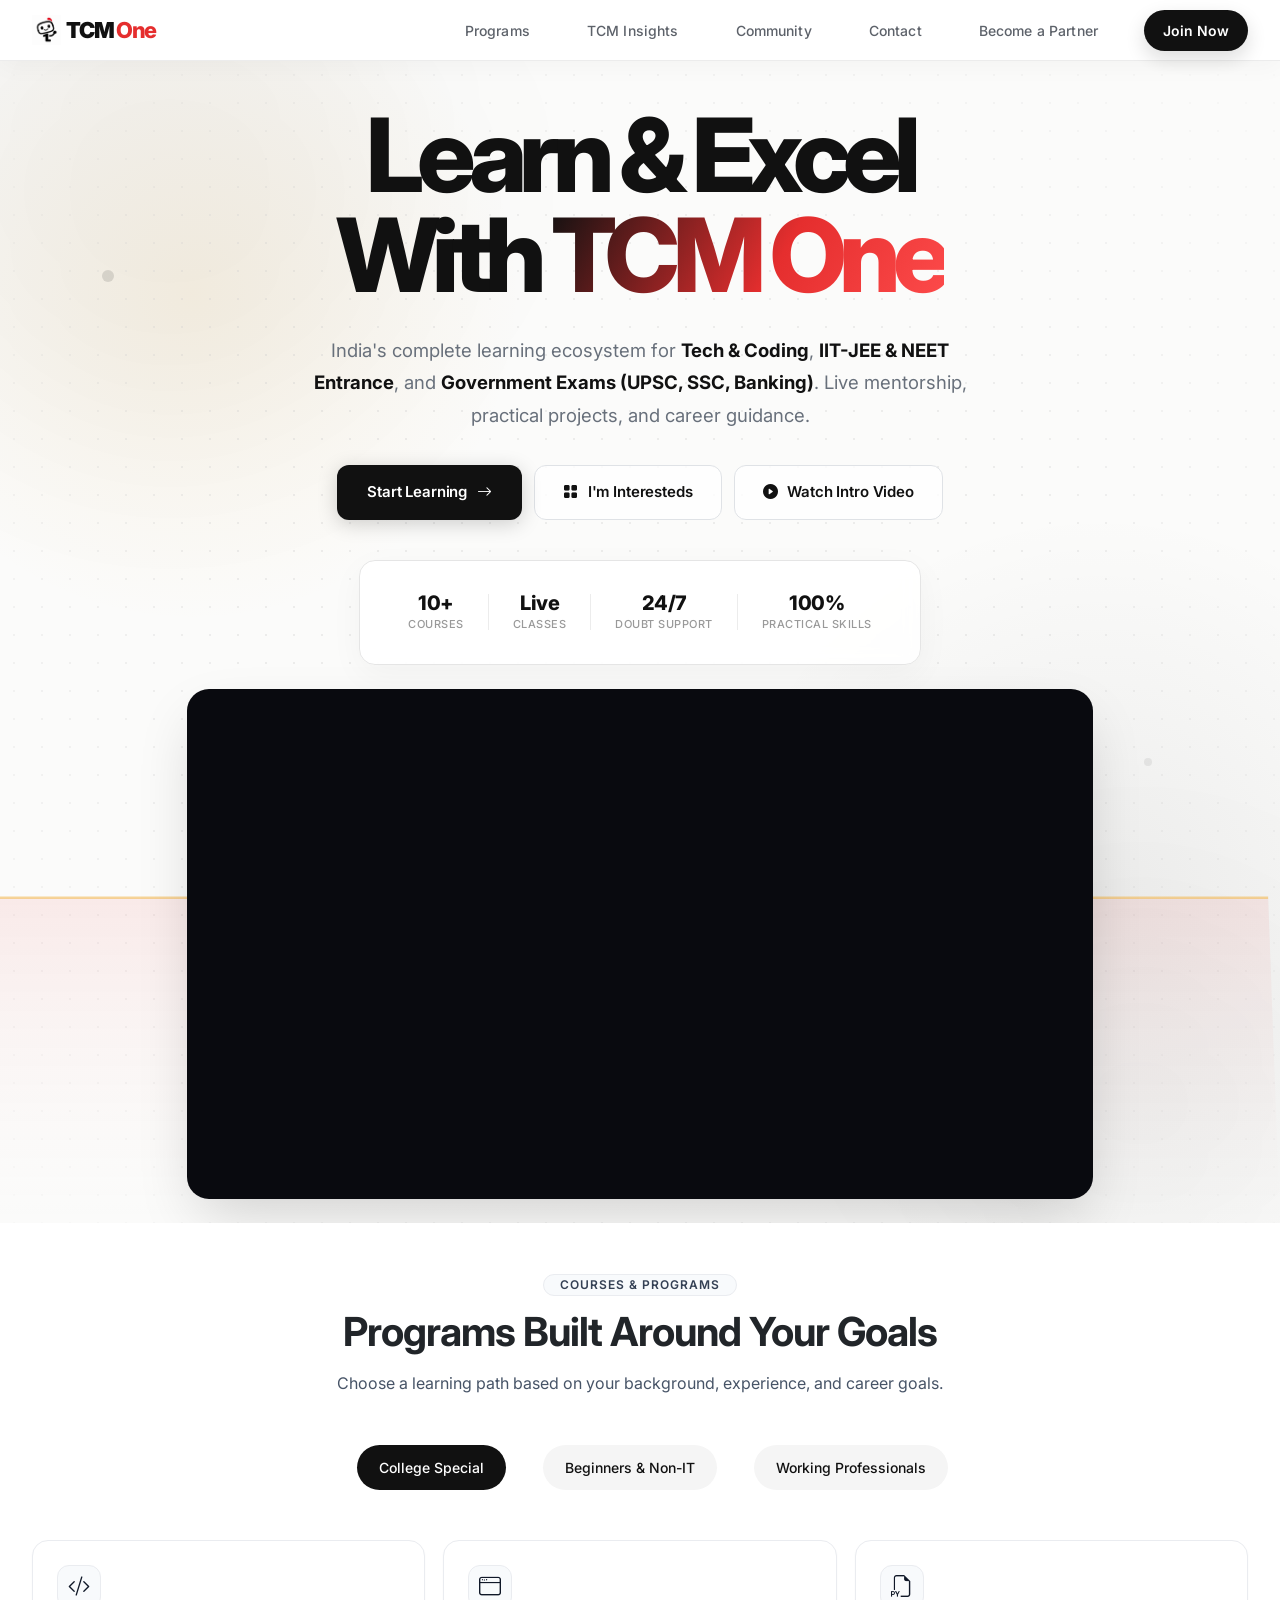
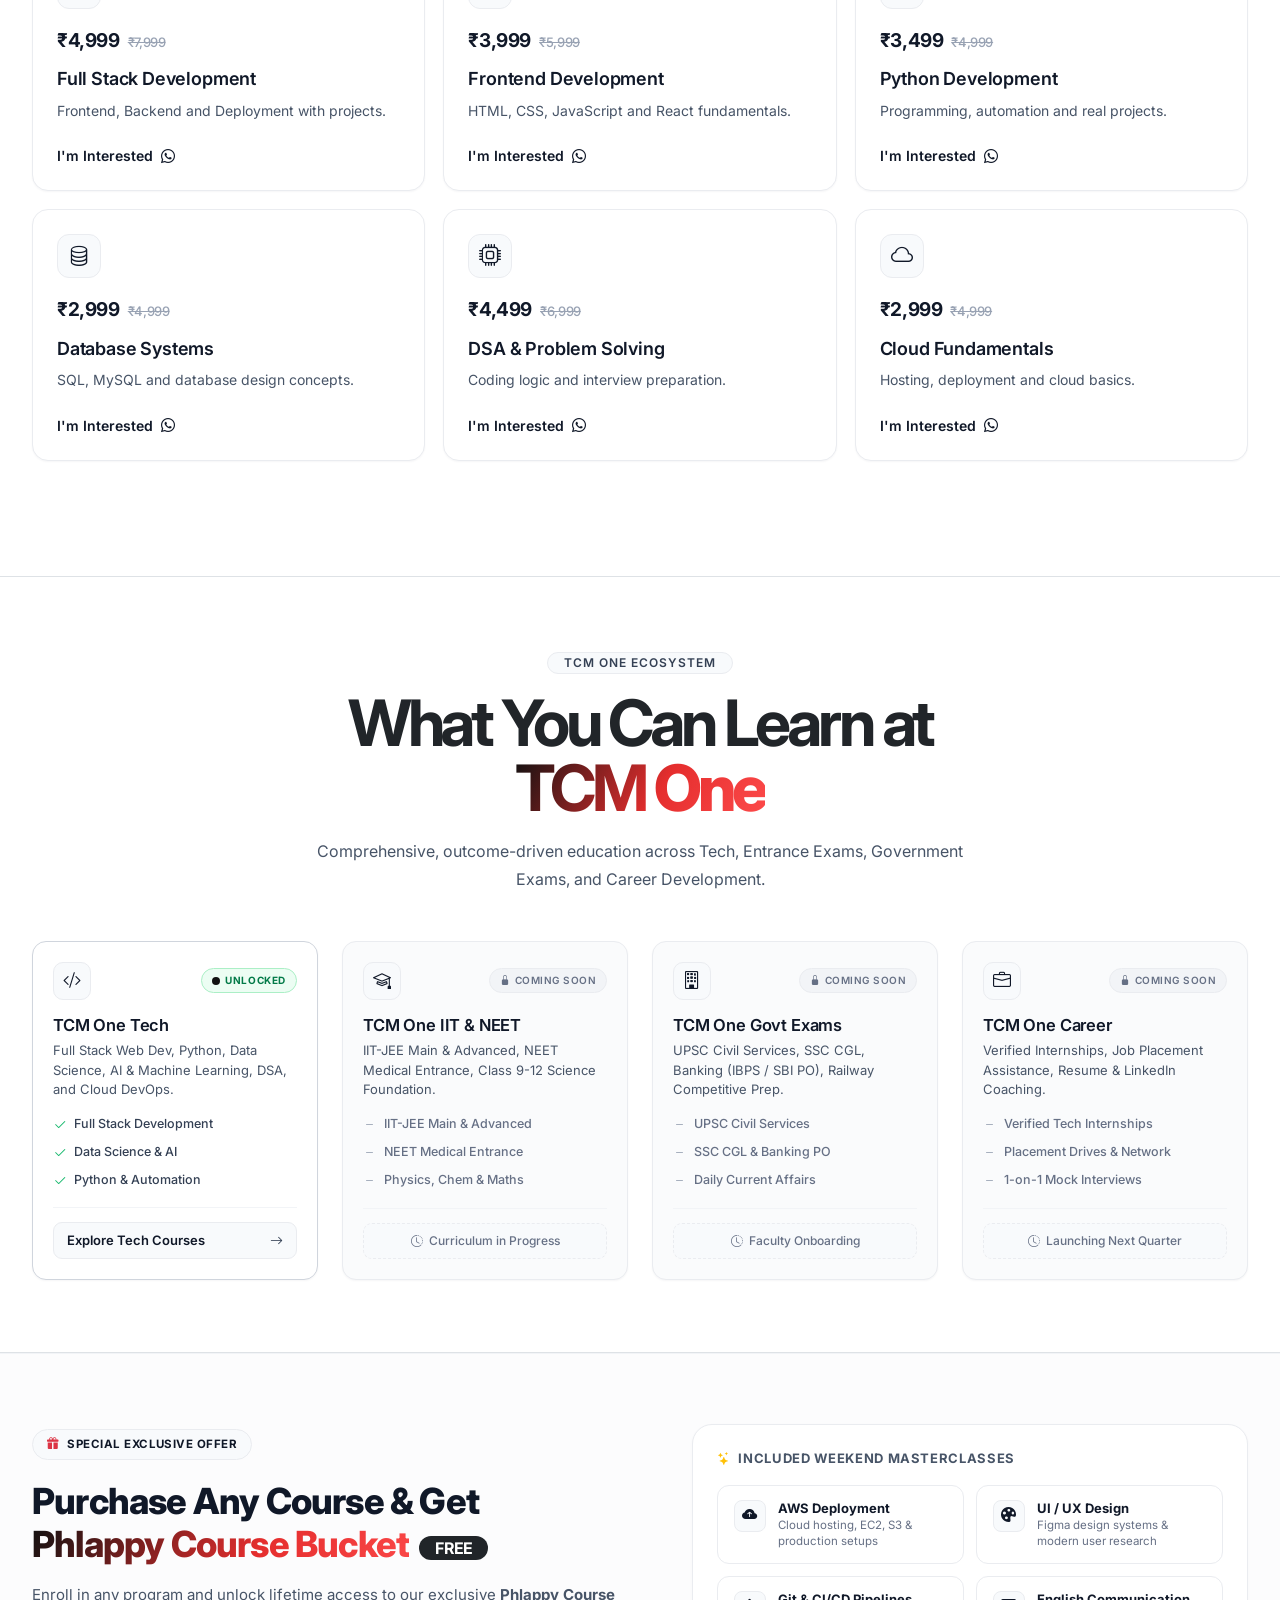
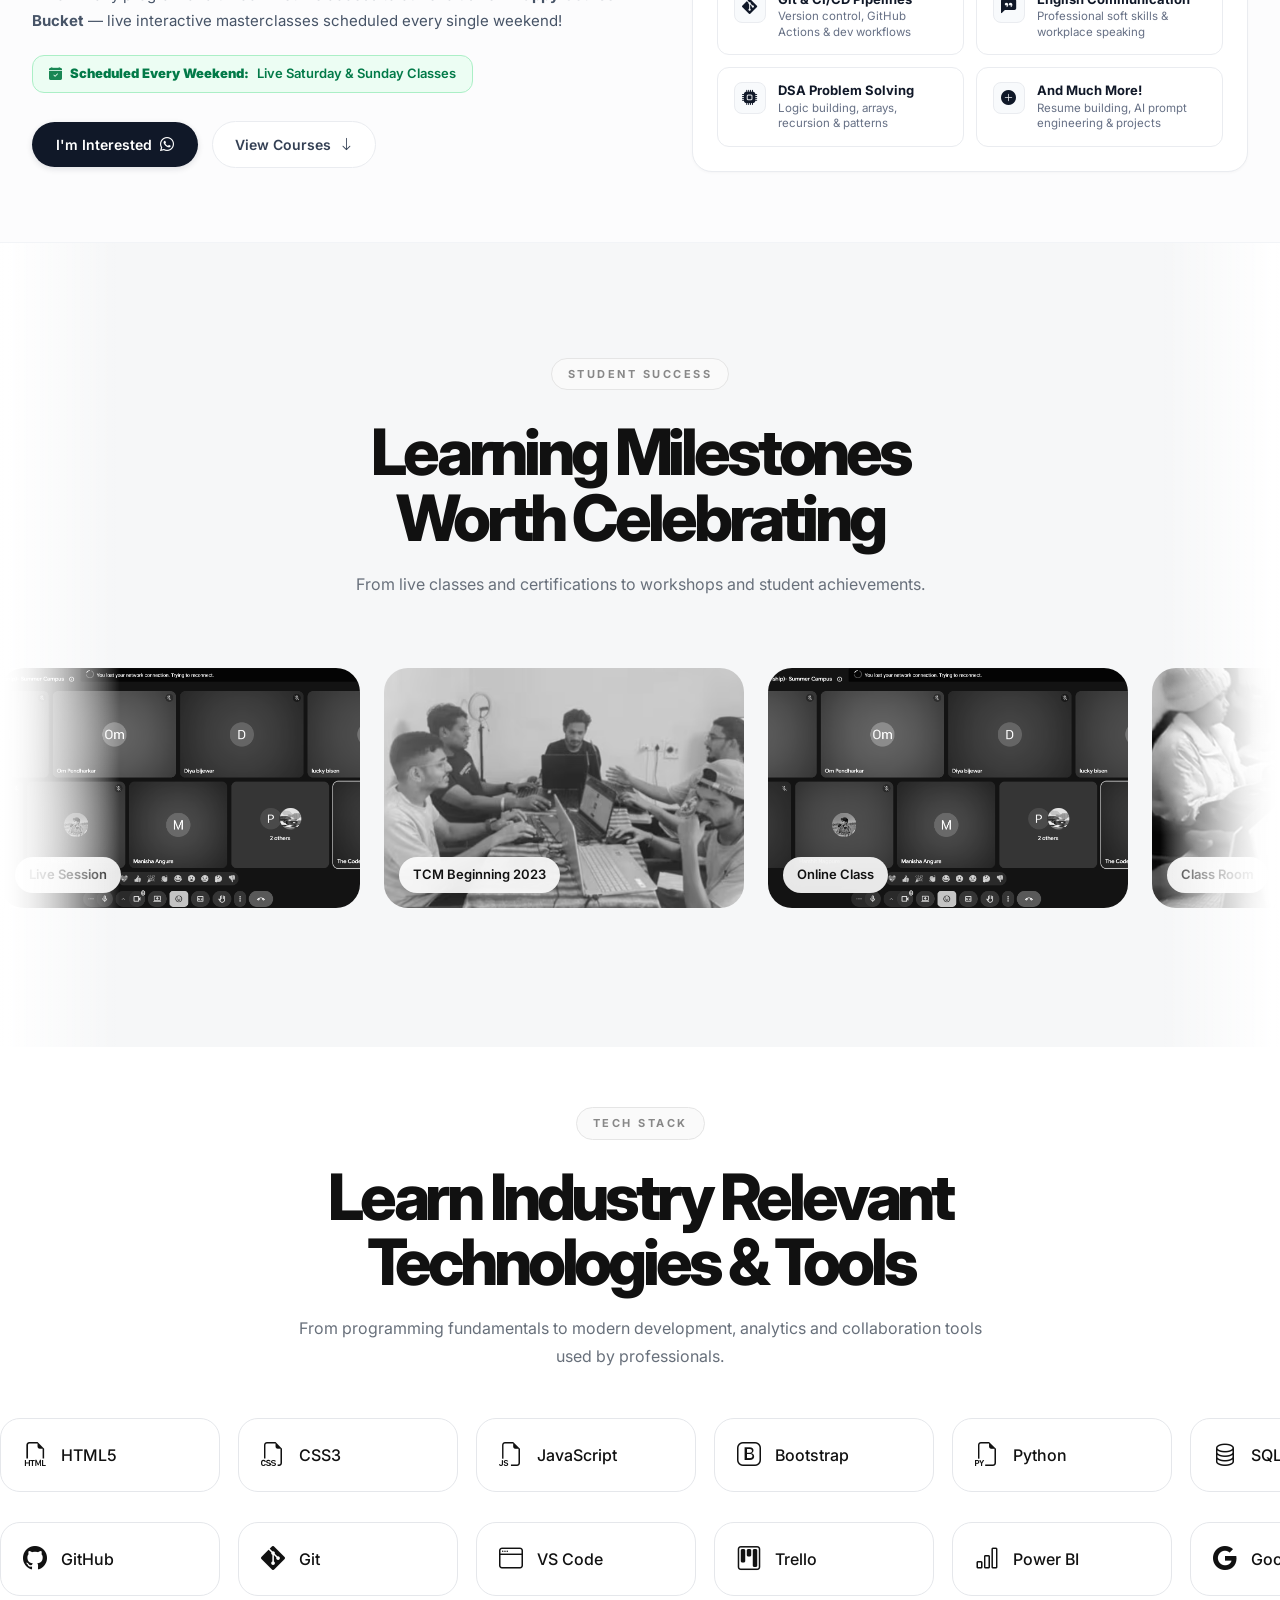
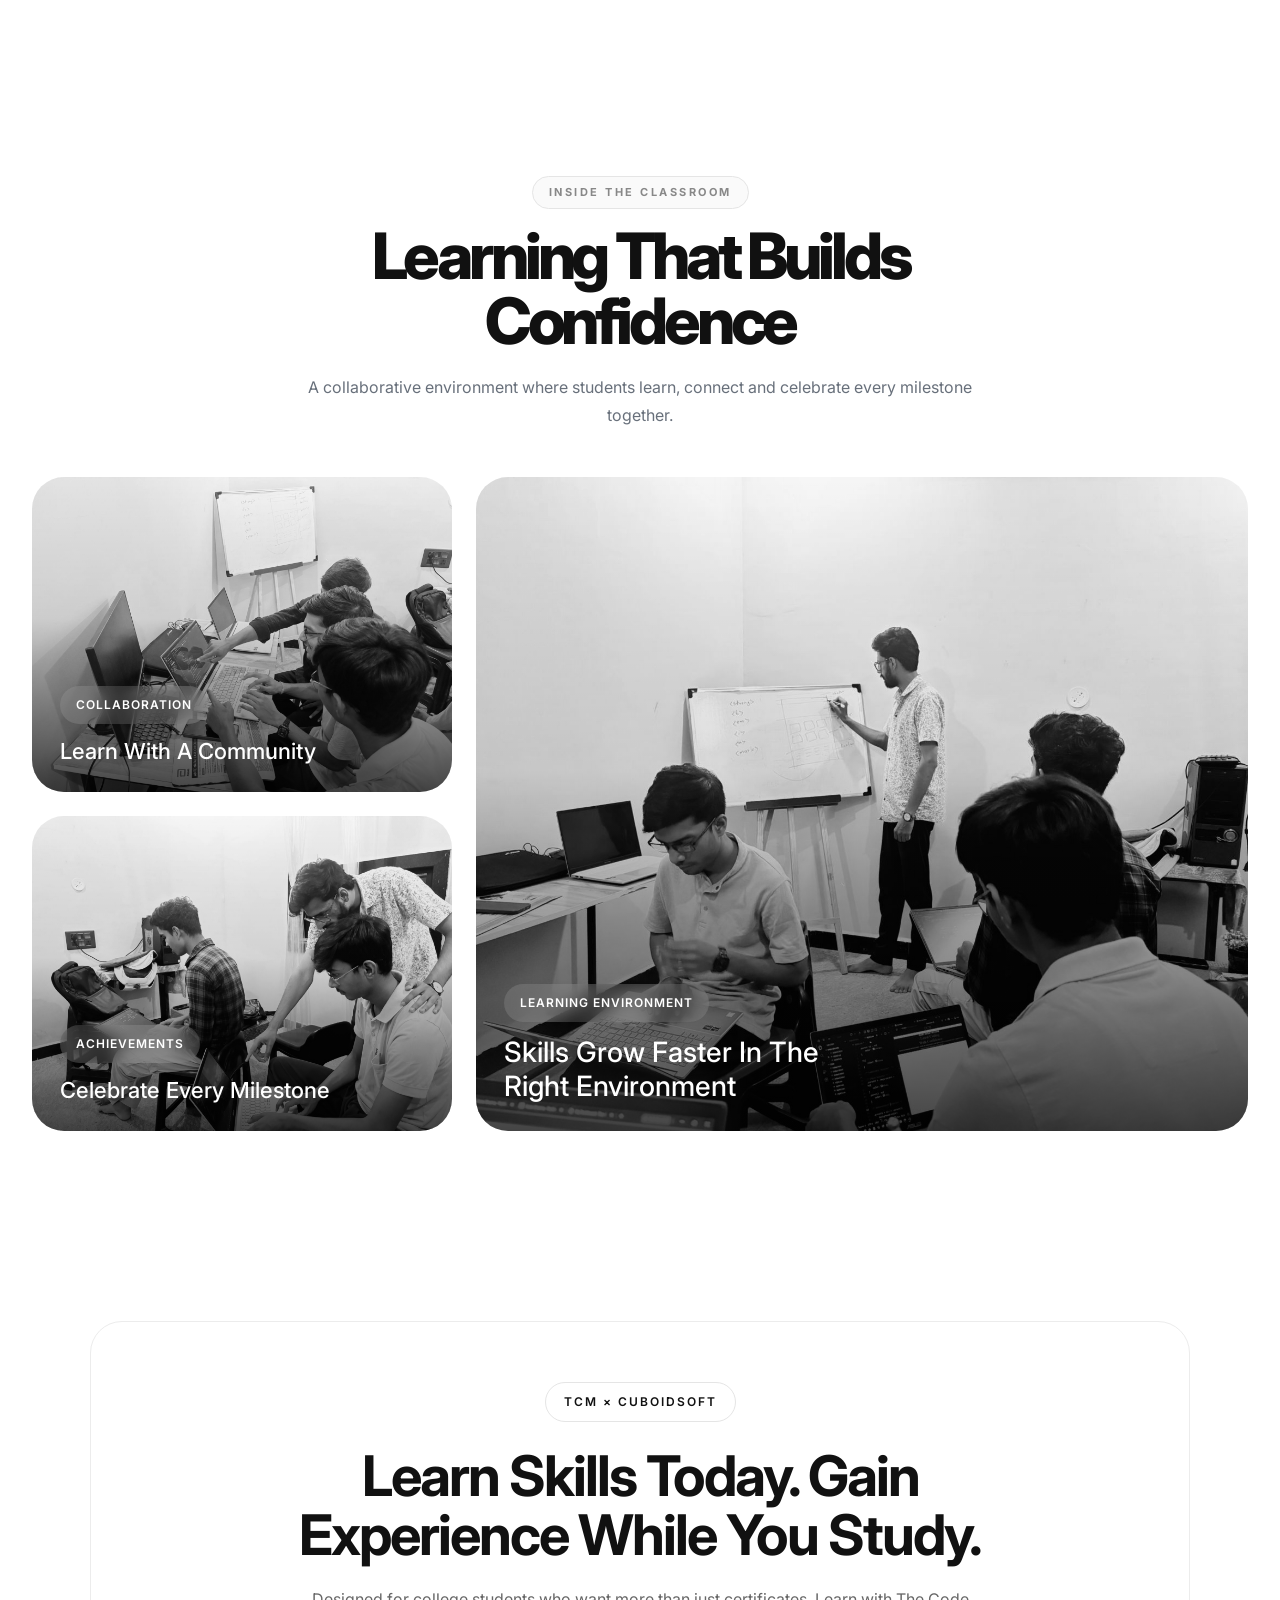
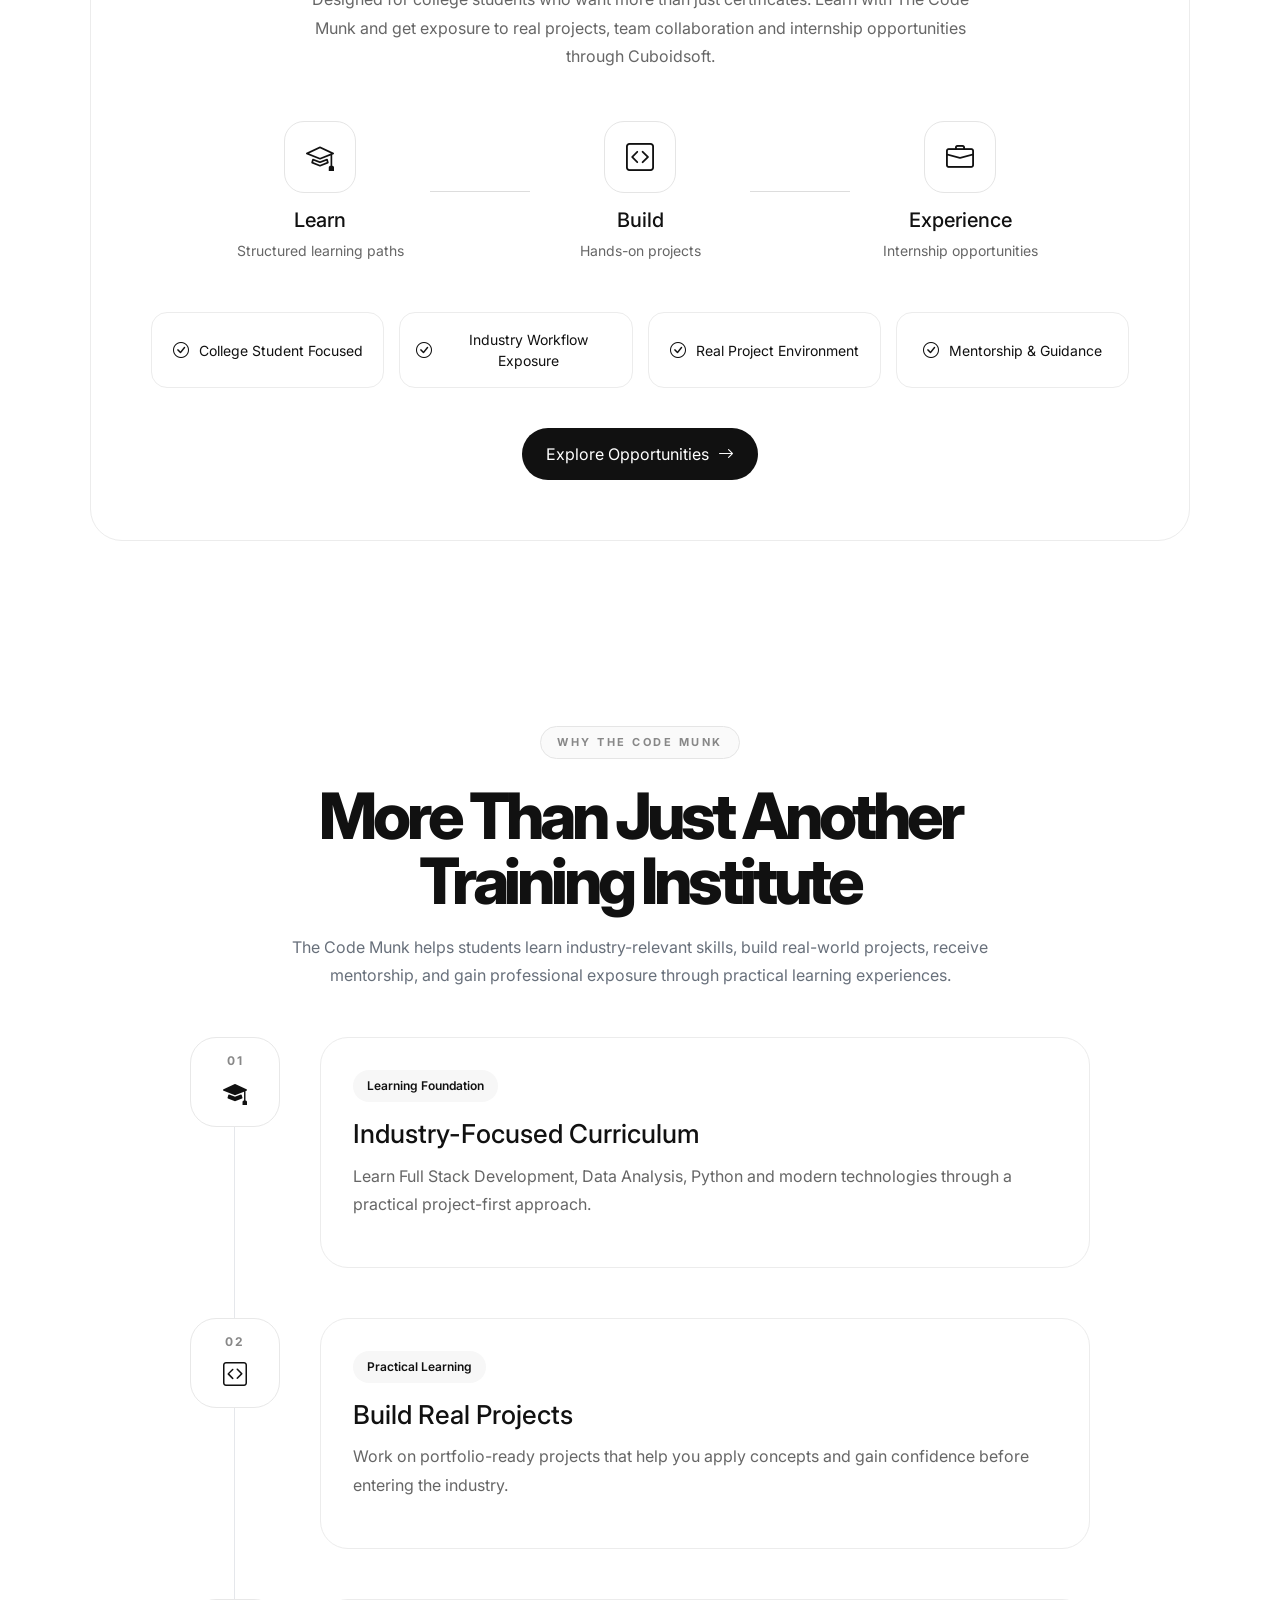
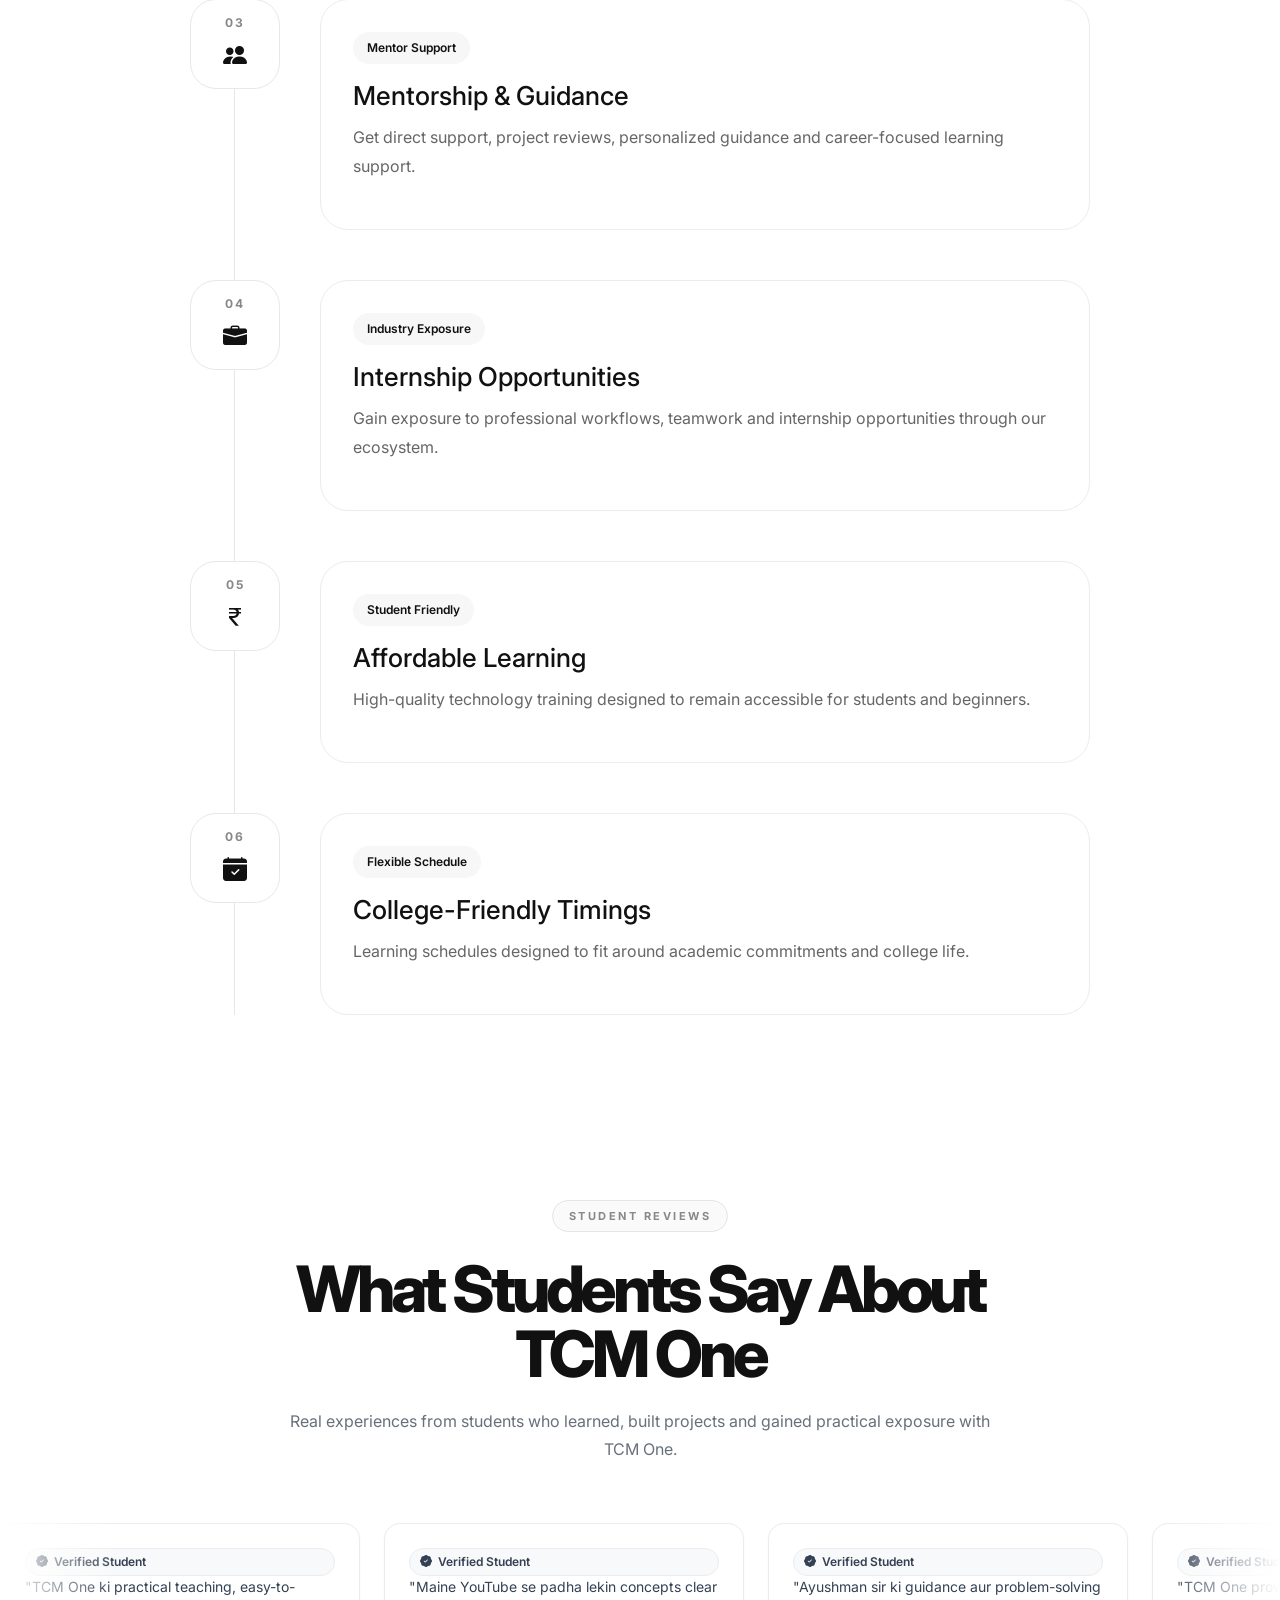
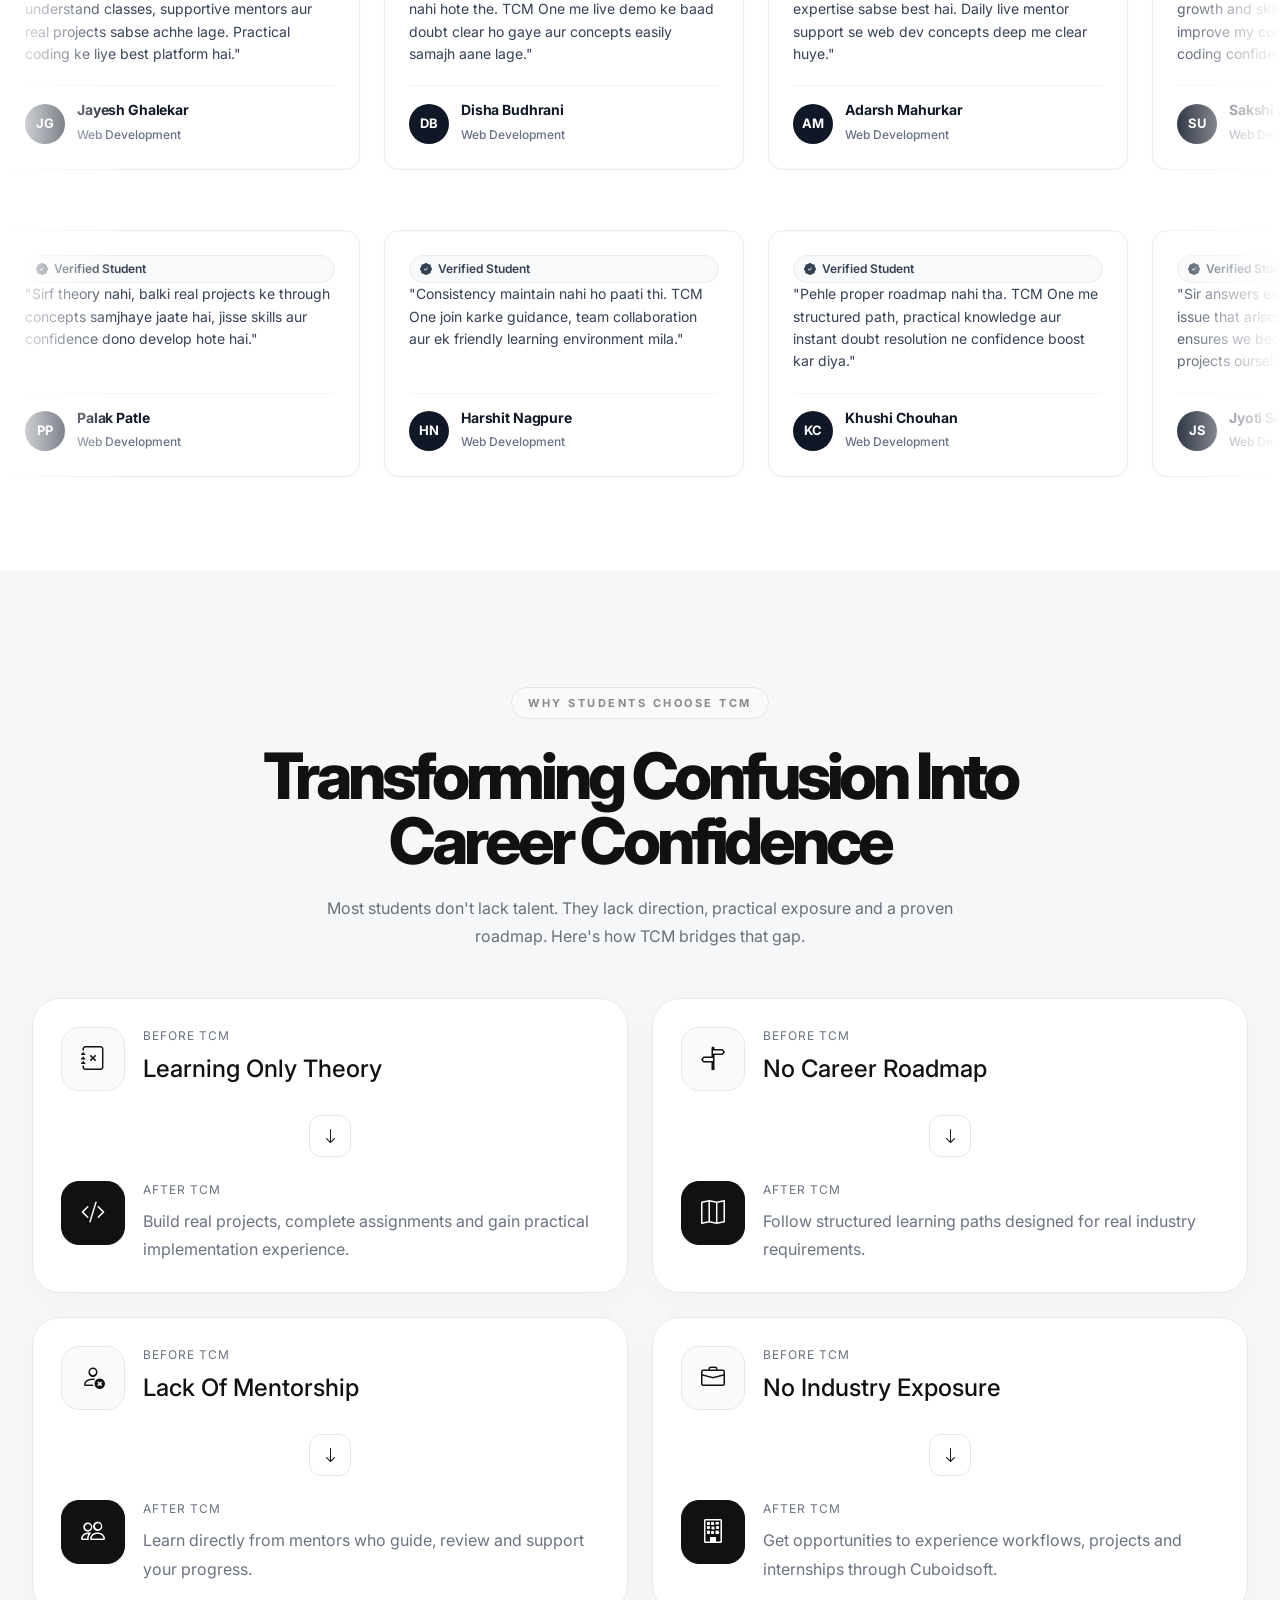
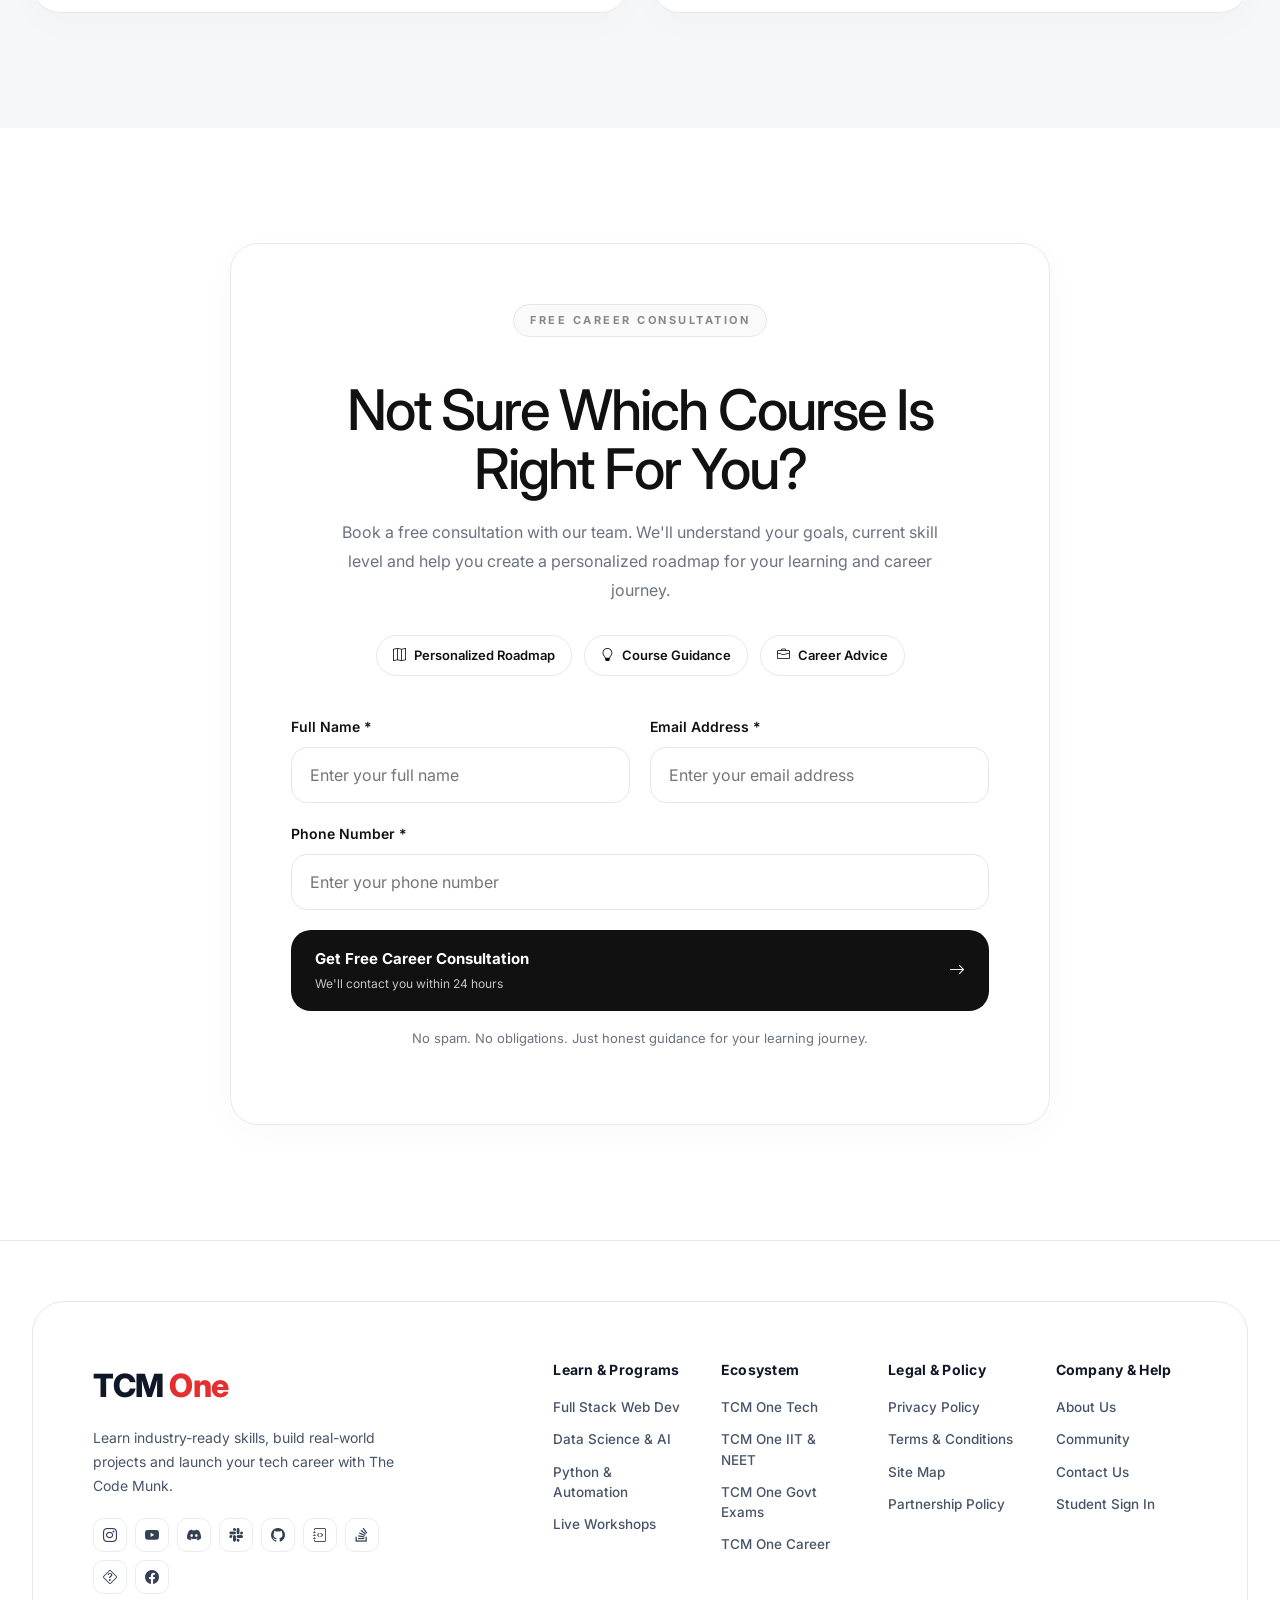
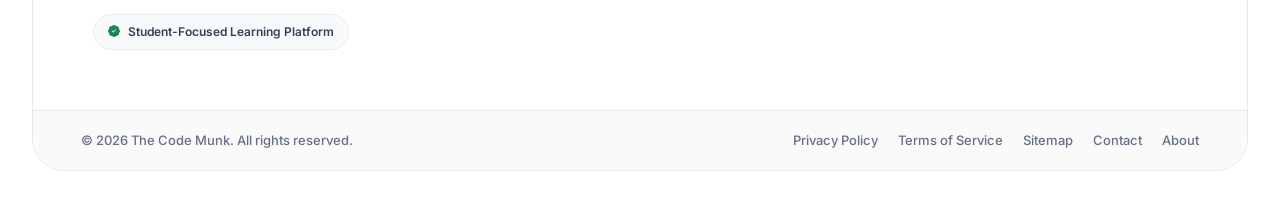
==== commit 10bbbe4b: "Fix duplicate tab panes and orphan cards breaking container grid in courses section" ====
--- a/index.html
+++ b/index.html
@@ -4,9 +4,12 @@
 <head>
     <meta charset="UTF-8">
     <meta name="viewport" content="width=device-width, initial-scale=1.0">
+    <!-- Favicon & App Icons -->
+    <link rel="icon" type="image/svg+xml" href="favicon.svg">
+    <link rel="icon" type="image/png" sizes="32x32" href="favicon.png">
+    <link rel="shortcut icon" href="favicon.ico">
+    <link rel="apple-touch-icon" sizes="180x180" href="assets/logo.png">
     <meta name="app-base" content="">
-    <link rel="icon" type="image/svg+xml" href="/favicon.svg">
-    <link rel="apple-touch-icon" href="/assets/icons/icon-192.svg">
     <!-- SEO -->
     <meta name="description"
         content="Live coding courses, workshops and bootcamps for college students. Full Stack, Python, DSA and more. Join 1,200+ students building real skills.">
@@ -43,10 +46,6 @@
     <meta name="apple-mobile-web-app-capable" content="yes">
     <meta name="apple-mobile-web-app-status-bar-style" content="black-translucent">
     <meta name="apple-mobile-web-app-title" content="TCM">
-    <link rel="apple-touch-icon" href="/assets/icons/icon-192.png">
-    <link rel="icon" type="image/png" sizes="32x32" href="/assets/icons/icon-96.png">
-    <link rel="icon" type="image/png" sizes="16x16" href="/assets/icons/icon-72.png">
-
     <!-- JSON-LD -->
     <script type="application/ld+json">
     {
@@ -758,204 +757,6 @@
                                 Learn reporting, dashboards and insights.
                             </p>
 
-                            <a href="course-details.html?course=data-analytics">I'm Interested <i
-                                    class="bi bi-arrow-right"></i></a>
-                        </div>
-
-                    </div>
-
-                        </div>
-
-                        <div class="course-card">
-
-                            <div class="course-icon">
-                                <i class="bi bi-cpu"></i>
-                            </div>
-
-                            <div class="course-price">
-                                &#8377;4,499
-                                <span>&#8377;6,999</span>
-                            </div>
-
-                            <h3>DSA & Problem Solving</h3>
-
-                            <p>
-                                Coding logic and interview preparation.
-                            </p>
-
-                            <a href="course-details.html?course=dsa-problem-solving">
-                                I'm Interested <i class="bi bi-whatsapp"></i>
-                            </a>
-
-                        </div>
-
-                        <div class="course-card">
-
-                            <div class="course-icon">
-                                <i class="bi bi-cloud"></i>
-                            </div>
-
-                            <div class="course-price">
-                                &#8377;2,999
-                                <span>&#8377;4,999</span>
-                            </div>
-
-                            <h3>Cloud Fundamentals</h3>
-
-                            <p>
-                                Hosting, deployment and cloud basics.
-                            </p>
-
-                            <a href="course-details.html?course=cloud-fundamentals">
-                                I'm Interested <i class="bi bi-whatsapp"></i>
-                            </a>
-
-                        </div>
-
-                    </div>
-
-                </div>
-
-                <!-- ================================= -->
-                <!-- Beginners -->
-                <!-- ================================= -->
-
-                <div class="tab-pane fade" id="beginners">
-
-                    <div class="course-grid" data-tcm-list="courses" data-audience="beginners">
-
-                        <div class="course-card">
-                            <div class="course-icon">
-                                <i class="bi bi-laptop"></i>
-                            </div>
-
-                            <div class="course-price">
-                                &#8377;1,999
-                                <span>&#8377;3,999</span>
-                            </div>
-
-                            <h3>Computer Basics</h3>
-
-                            <p>
-                                Start your digital journey from scratch.
-                            </p>
-
-                            <a href="course-details.html?course=computer-basics">I'm Interested <i
-                                    class="bi bi-arrow-right"></i></a>
-                        </div>
-
-                        <div class="course-card">
-                            <div class="course-icon">
-                                <i class="bi bi-globe"></i>
-                            </div>
-
-                            <div class="course-price">
-                                &#8377;2,499
-                                <span>&#8377;4,999</span>
-                            </div>
-
-                            <h3>Web Development Basics</h3>
-
-                            <p>
-                                Learn website creation without confusion.
-                            </p>
-
-                            <a href="course-details.html?course=web-development-basics">I'm Interested <i
-                                    class="bi bi-arrow-right"></i></a>
-                        </div>
-
-                        <div class="course-card">
-                            <div class="course-icon">
-                                <i class="bi bi-robot"></i>
-                            </div>
-
-                            <div class="course-price">
-                                &#8377;2,999
-                                <span>&#8377;5,999</span>
-                            </div>
-
-                            <h3>AI Tools Mastery</h3>
-
-                            <p>
-                                Use AI tools for productivity and work.
-                            </p>
-
-                            <a href="course-details.html?course=ai-tools-mastery">I'm Interested <i
-                                    class="bi bi-arrow-right"></i></a>
-                        </div>
-
-                    </div>
-
-                </div>
-
-                <!-- ================================= -->
-                <!-- Working Professionals -->
-                <!-- ================================= -->
-
-                <div class="tab-pane fade" id="working">
-
-                    <div class="course-grid" data-tcm-list="courses" data-audience="working">
-
-                        <div class="course-card">
-                            <div class="course-icon">
-                                <i class="bi bi-briefcase"></i>
-                            </div>
-
-                            <div class="course-price">
-                                &#8377;5,999
-                                <span>&#8377;9,999</span>
-                            </div>
-
-                            <h3>Career Transition Program</h3>
-
-                            <p>
-                                Move into tech with structured guidance.
-                            </p>
-
-                            <a href="course-details.html?course=career-transition-program">I'm Interested <i
-                                    class="bi bi-arrow-right"></i></a>
-                        </div>
-
-                        <div class="course-card">
-                            <div class="course-icon">
-                                <i class="bi bi-lightning"></i>
-                            </div>
-
-                            <div class="course-price">
-                                &#8377;4,999
-                                <span>&#8377;7,999</span>
-                            </div>
-
-                            <h3>AI & Automation</h3>
-
-                            <p>
-                                Automate repetitive work using AI.
-                            </p>
-
-                            <a href="course-details.html?course=ai-automation">I'm Interested <i
-                                    class="bi bi-arrow-right"></i></a>
-                        </div>
-
-                        <div class="course-card">
-                            <div class="course-icon">
-                                <i class="bi bi-graph-up"></i>
-                            </div>
-
-                            <div class="course-price">
-                                &#8377;4,499
-                                <span>&#8377;6,999</span>
-                            </div>
-
-                            <h3>Data Analytics</h3>
-
-                            <p>
-                                Learn reporting, dashboards and insights.
-                            </p>
-
-                            <a href="course-details.html?course=data-analytics">I'm Interested <i
-                                    class="bi bi-arrow-right"></i></a>
-                        </div>
-
                     </div>
 
                 </div>
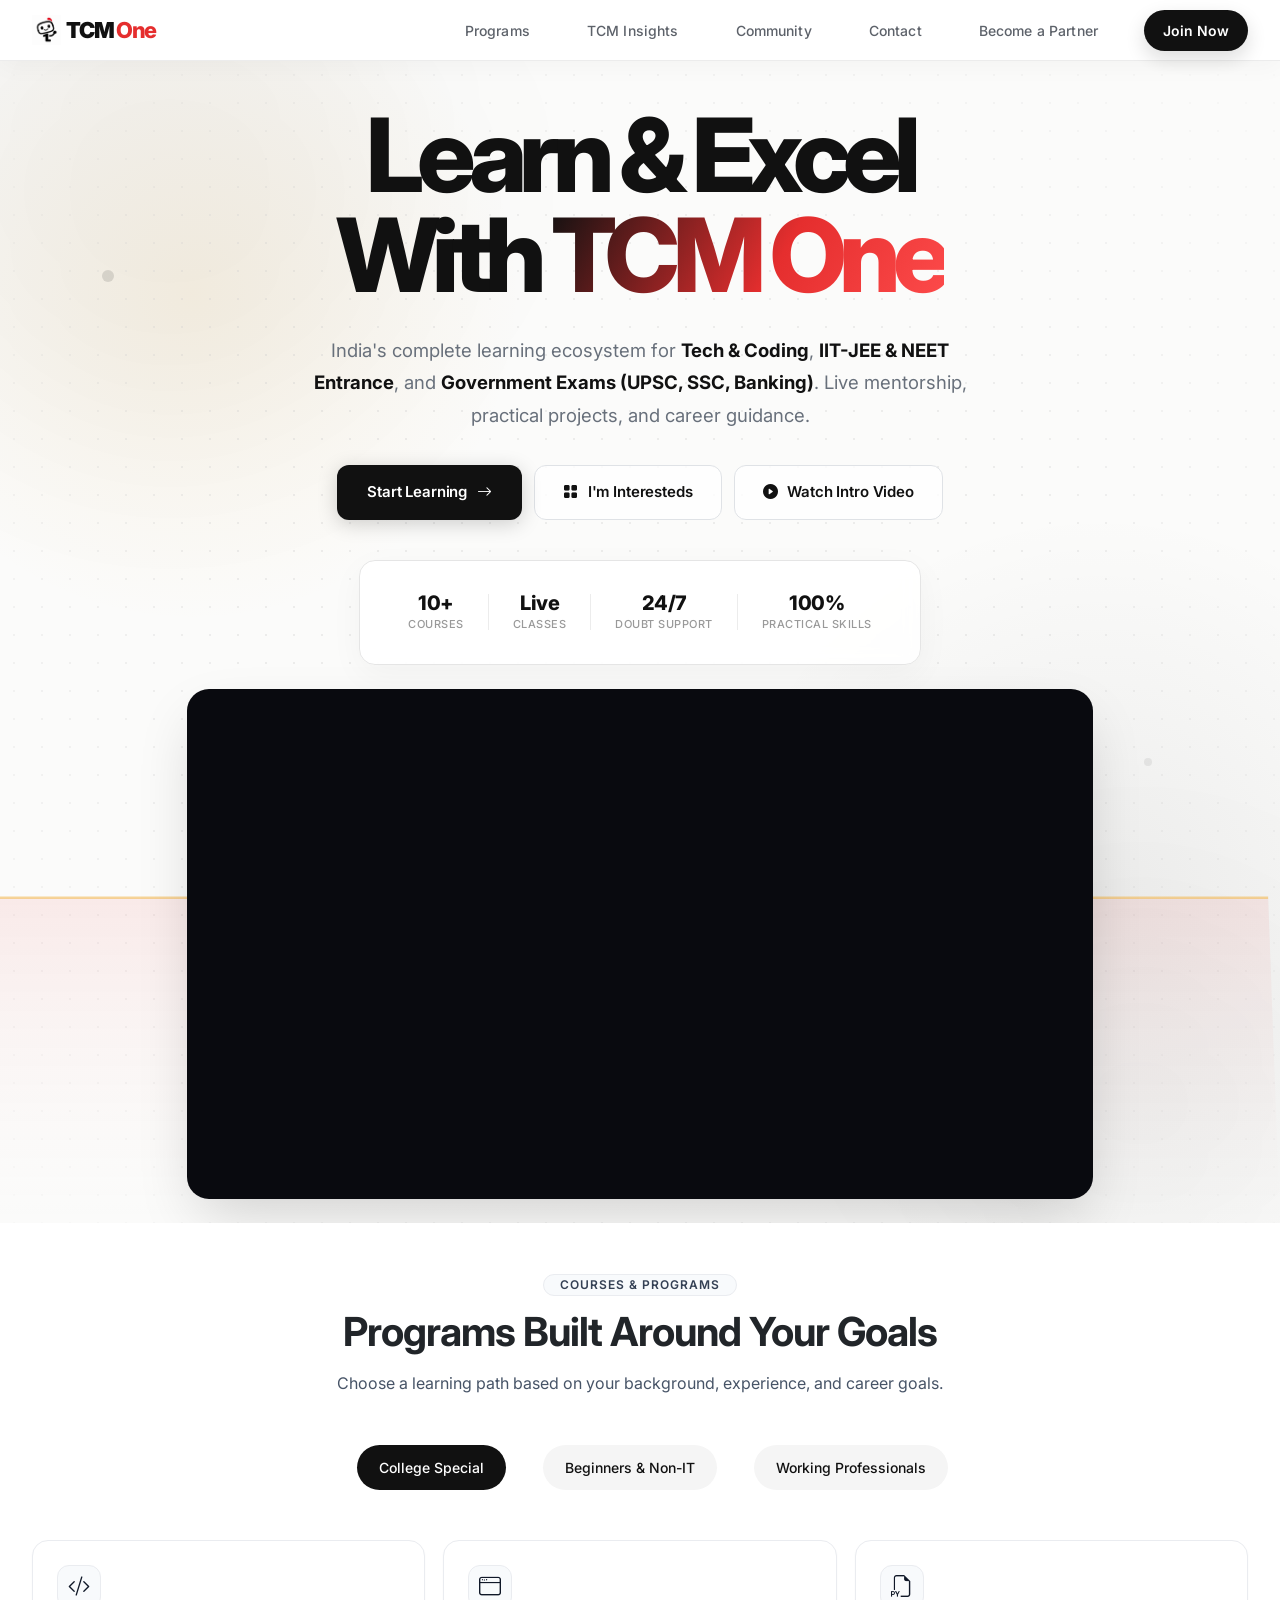
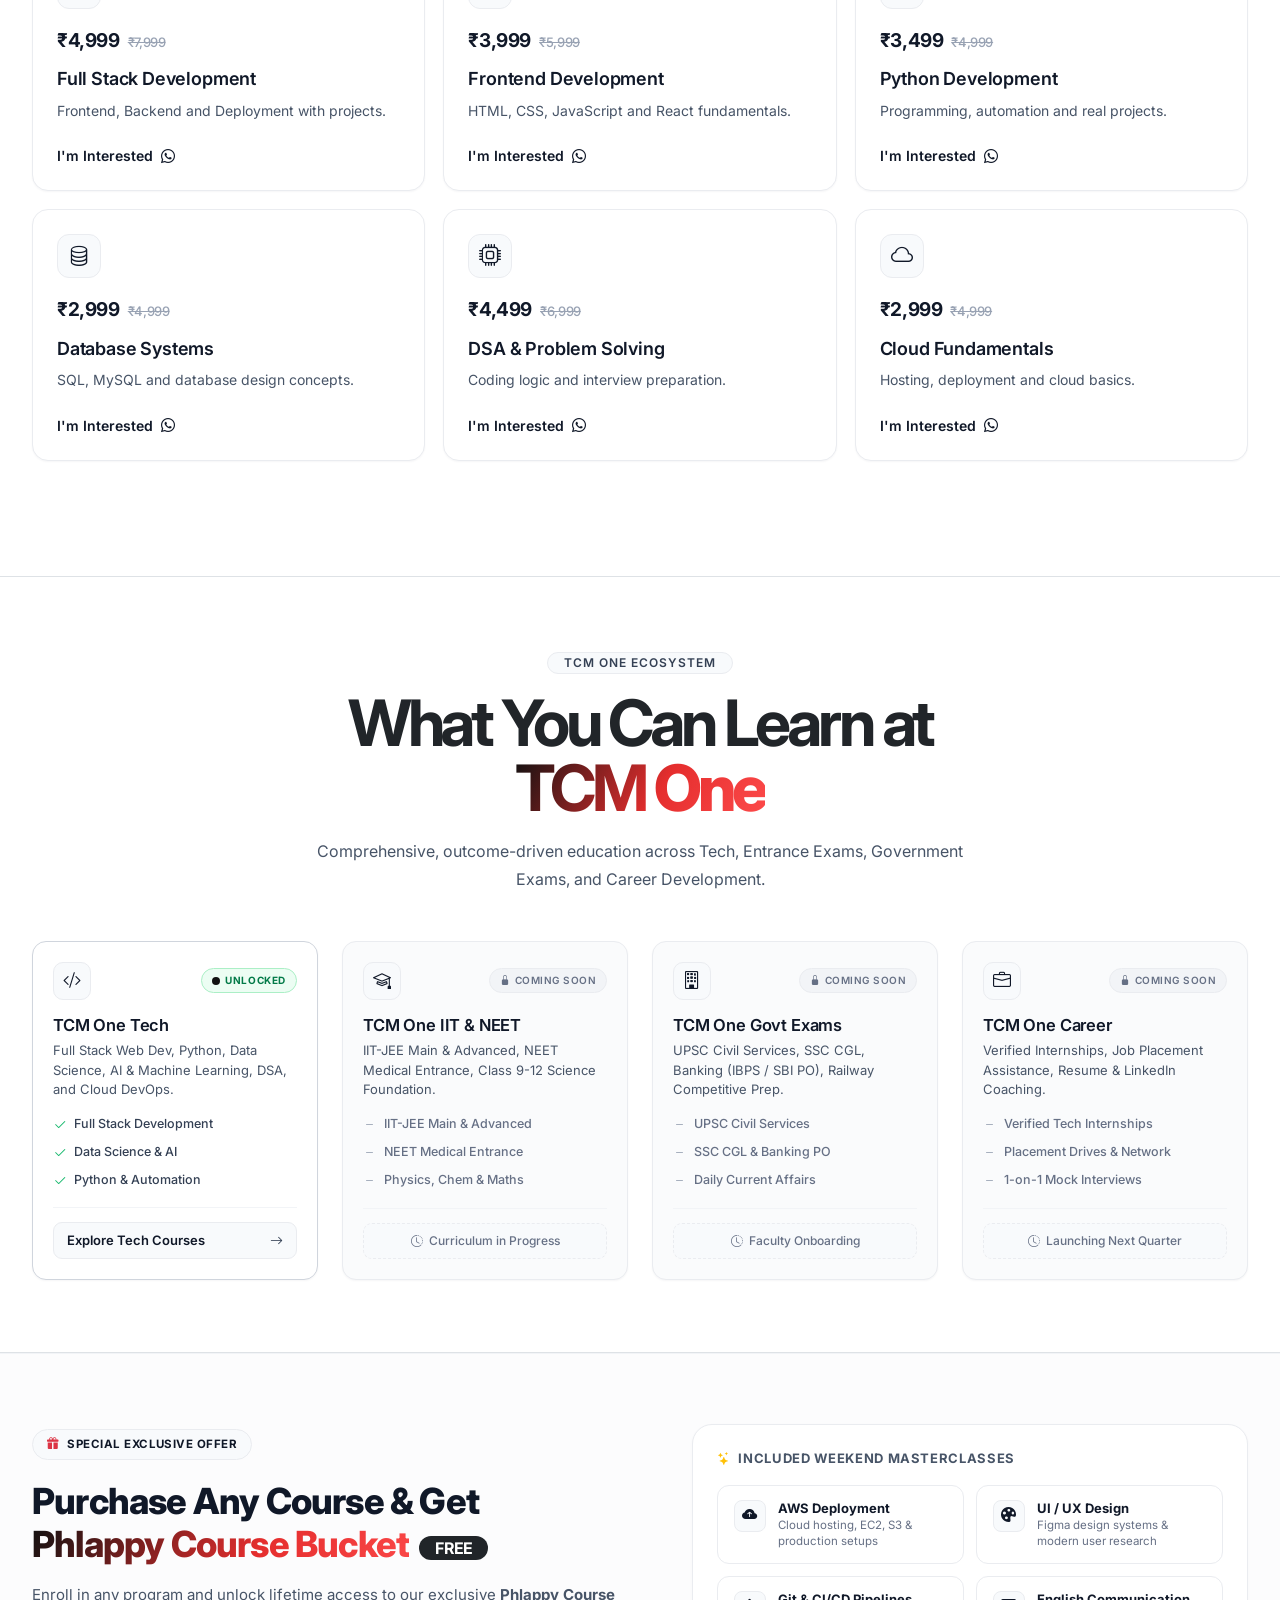
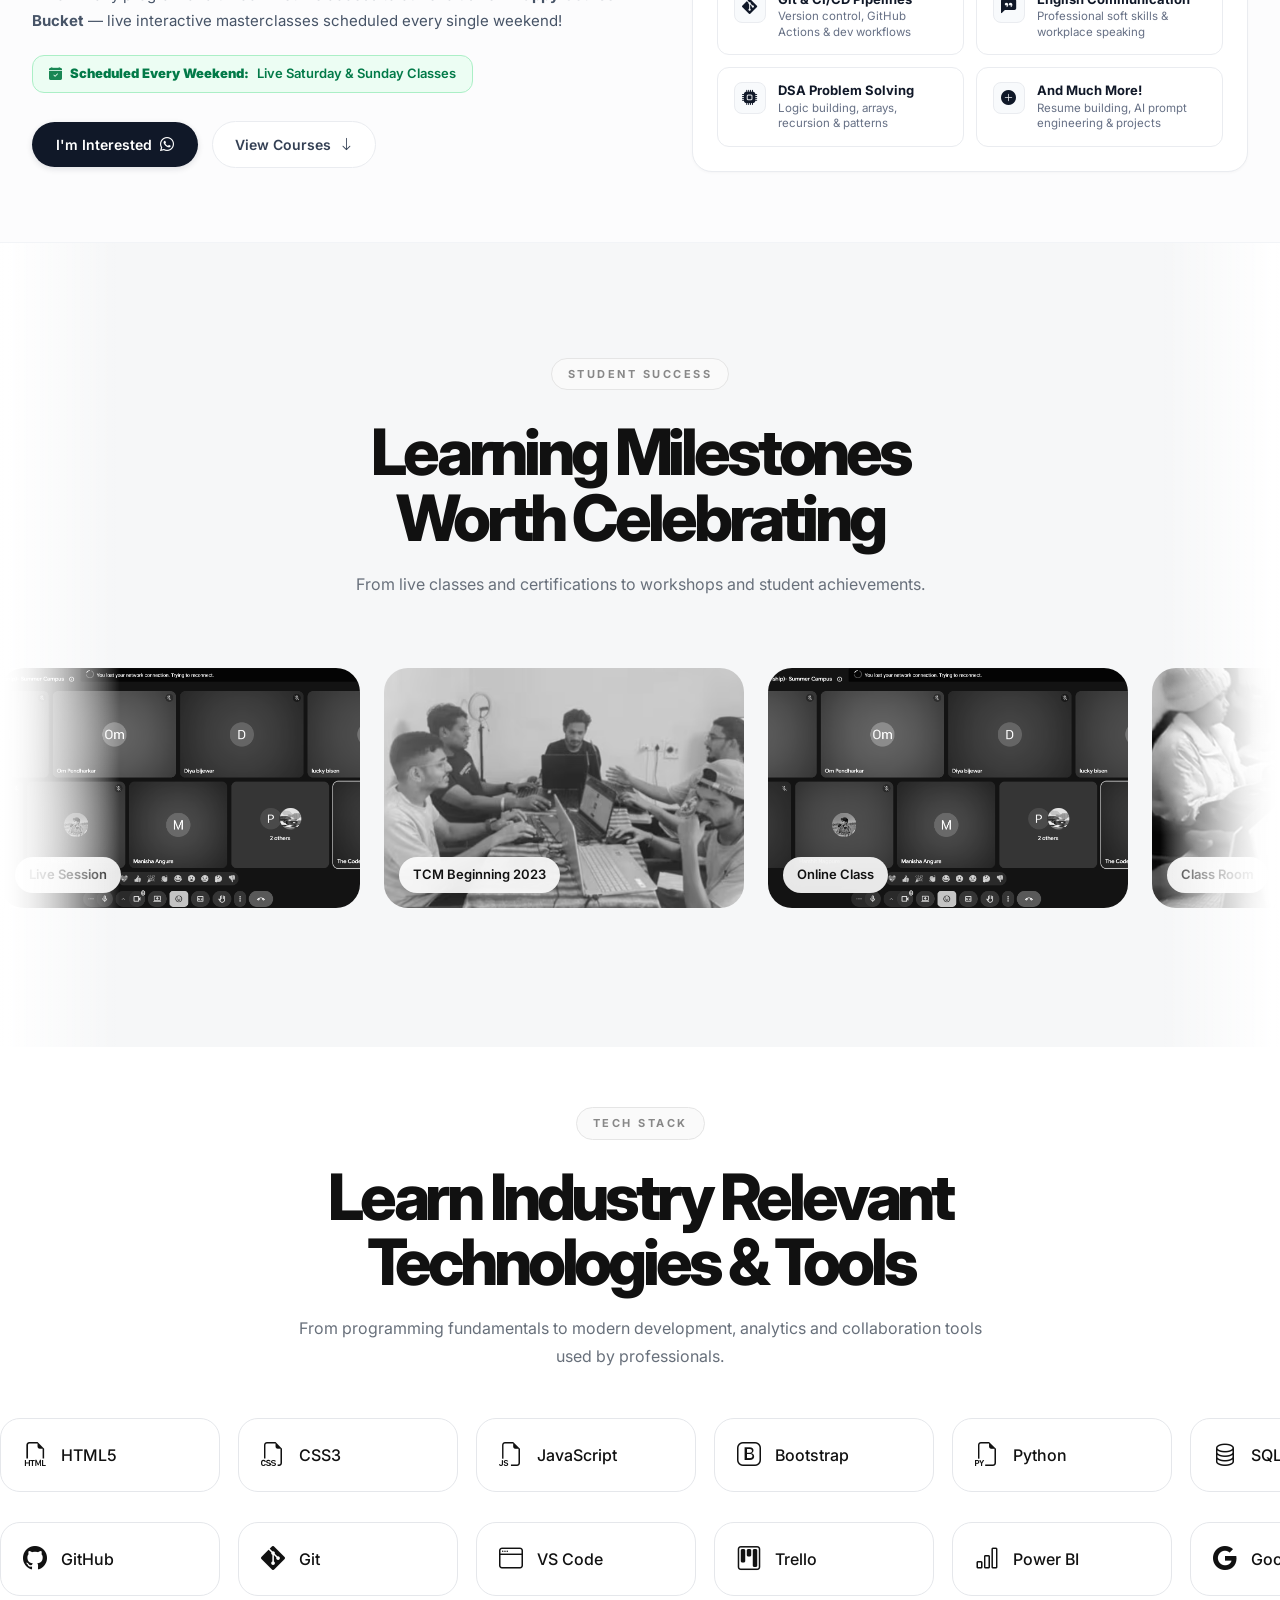
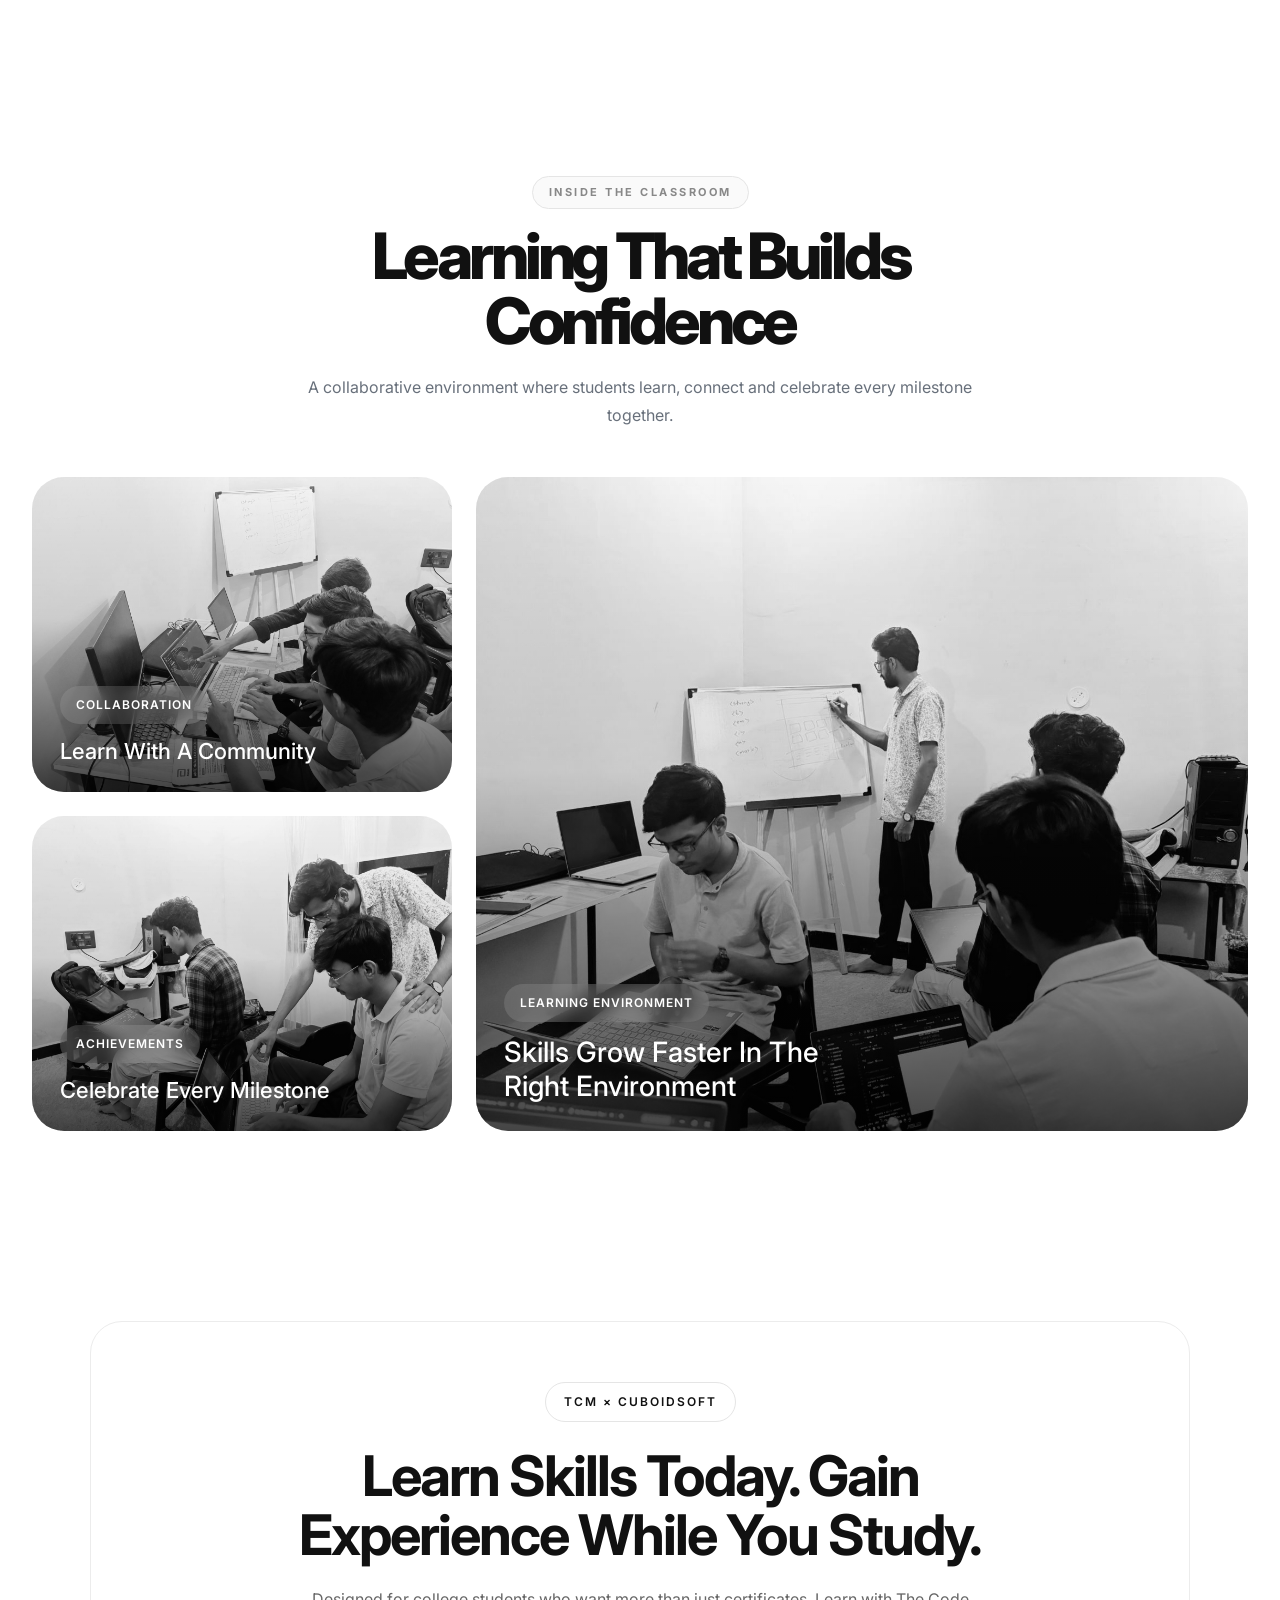
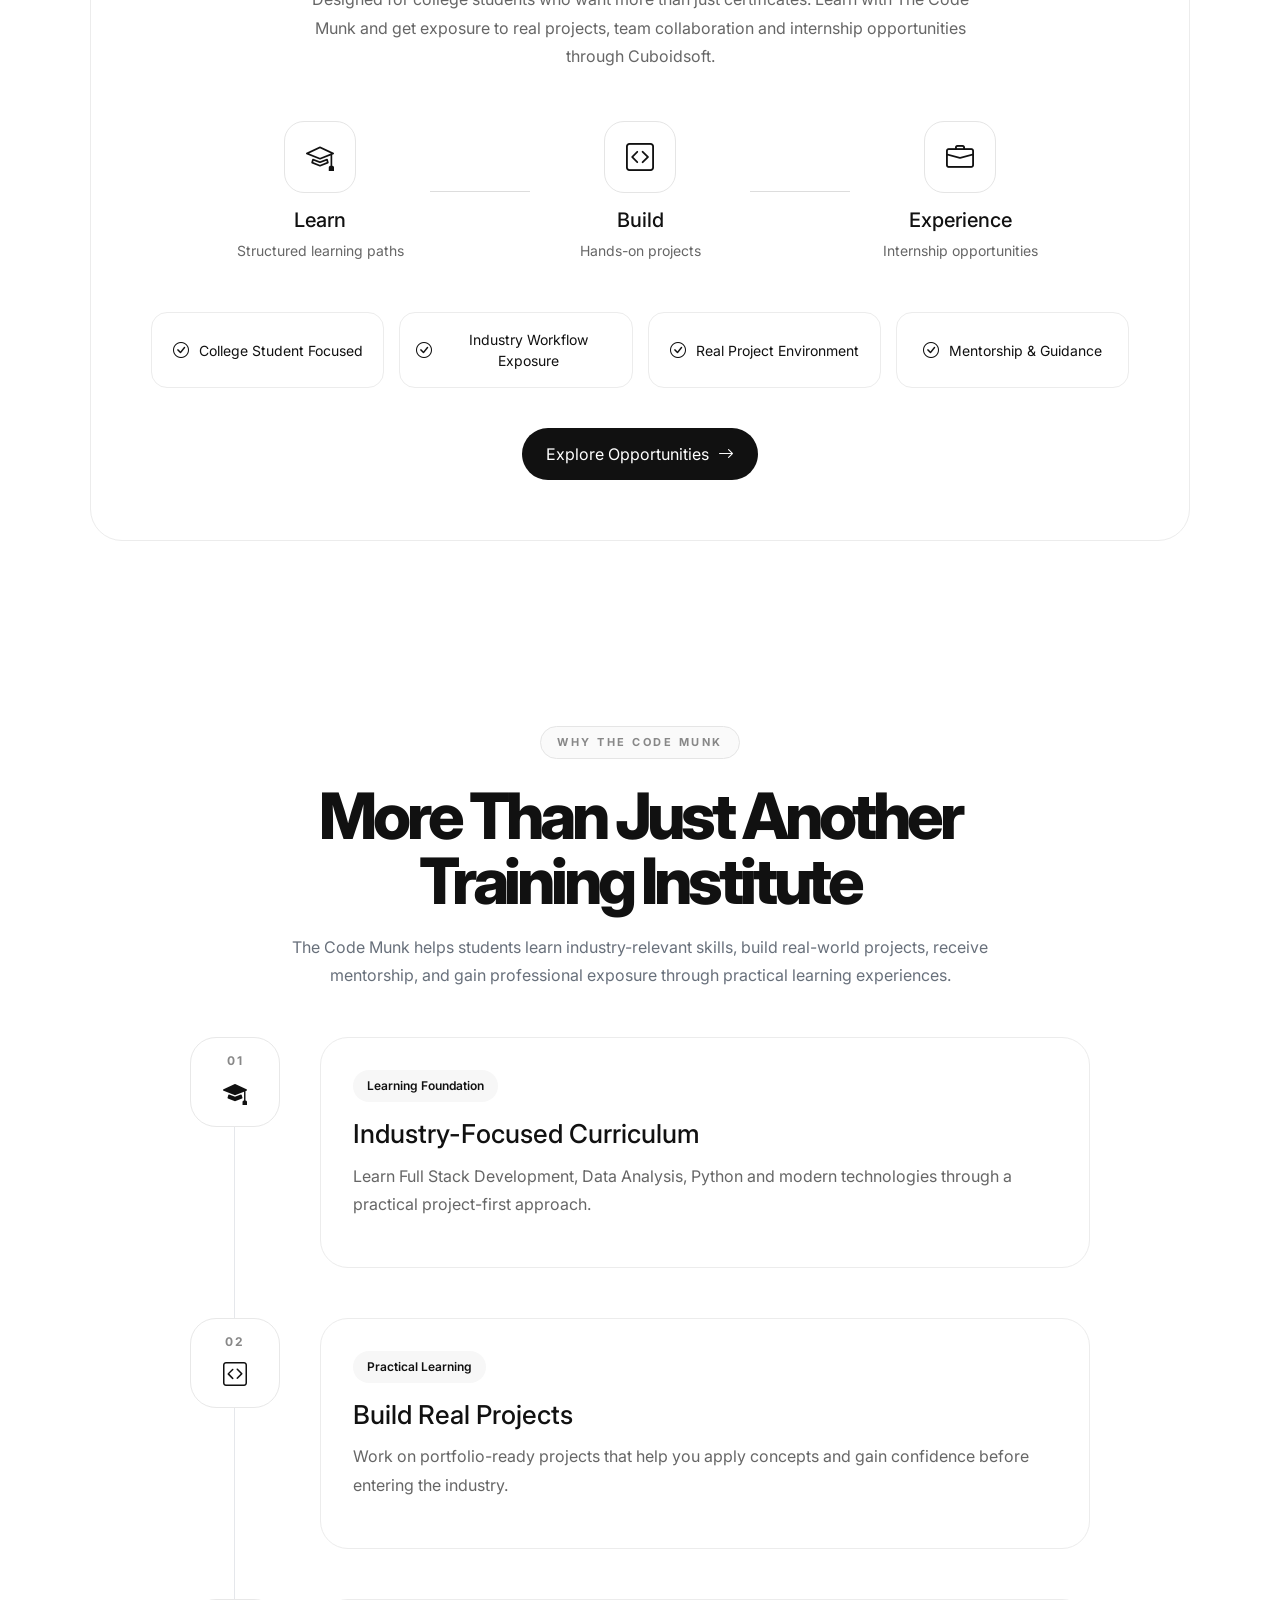
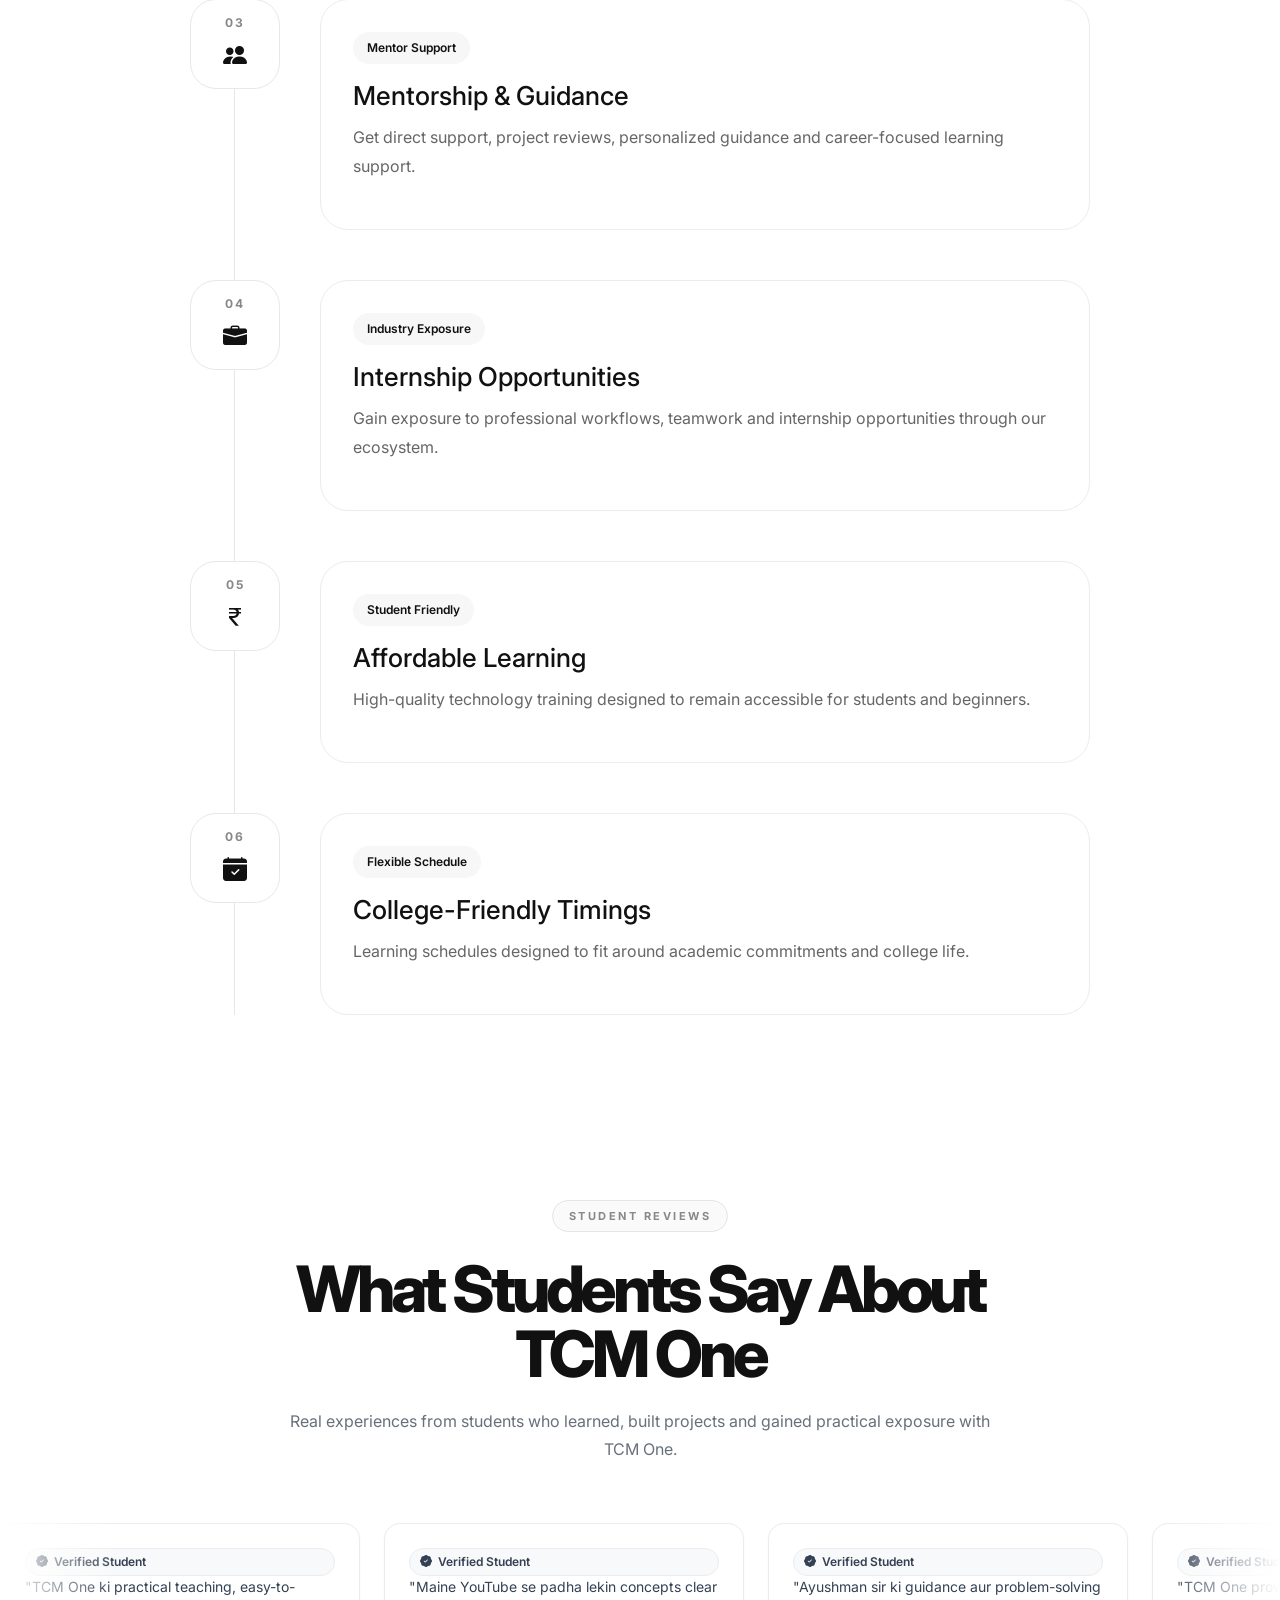
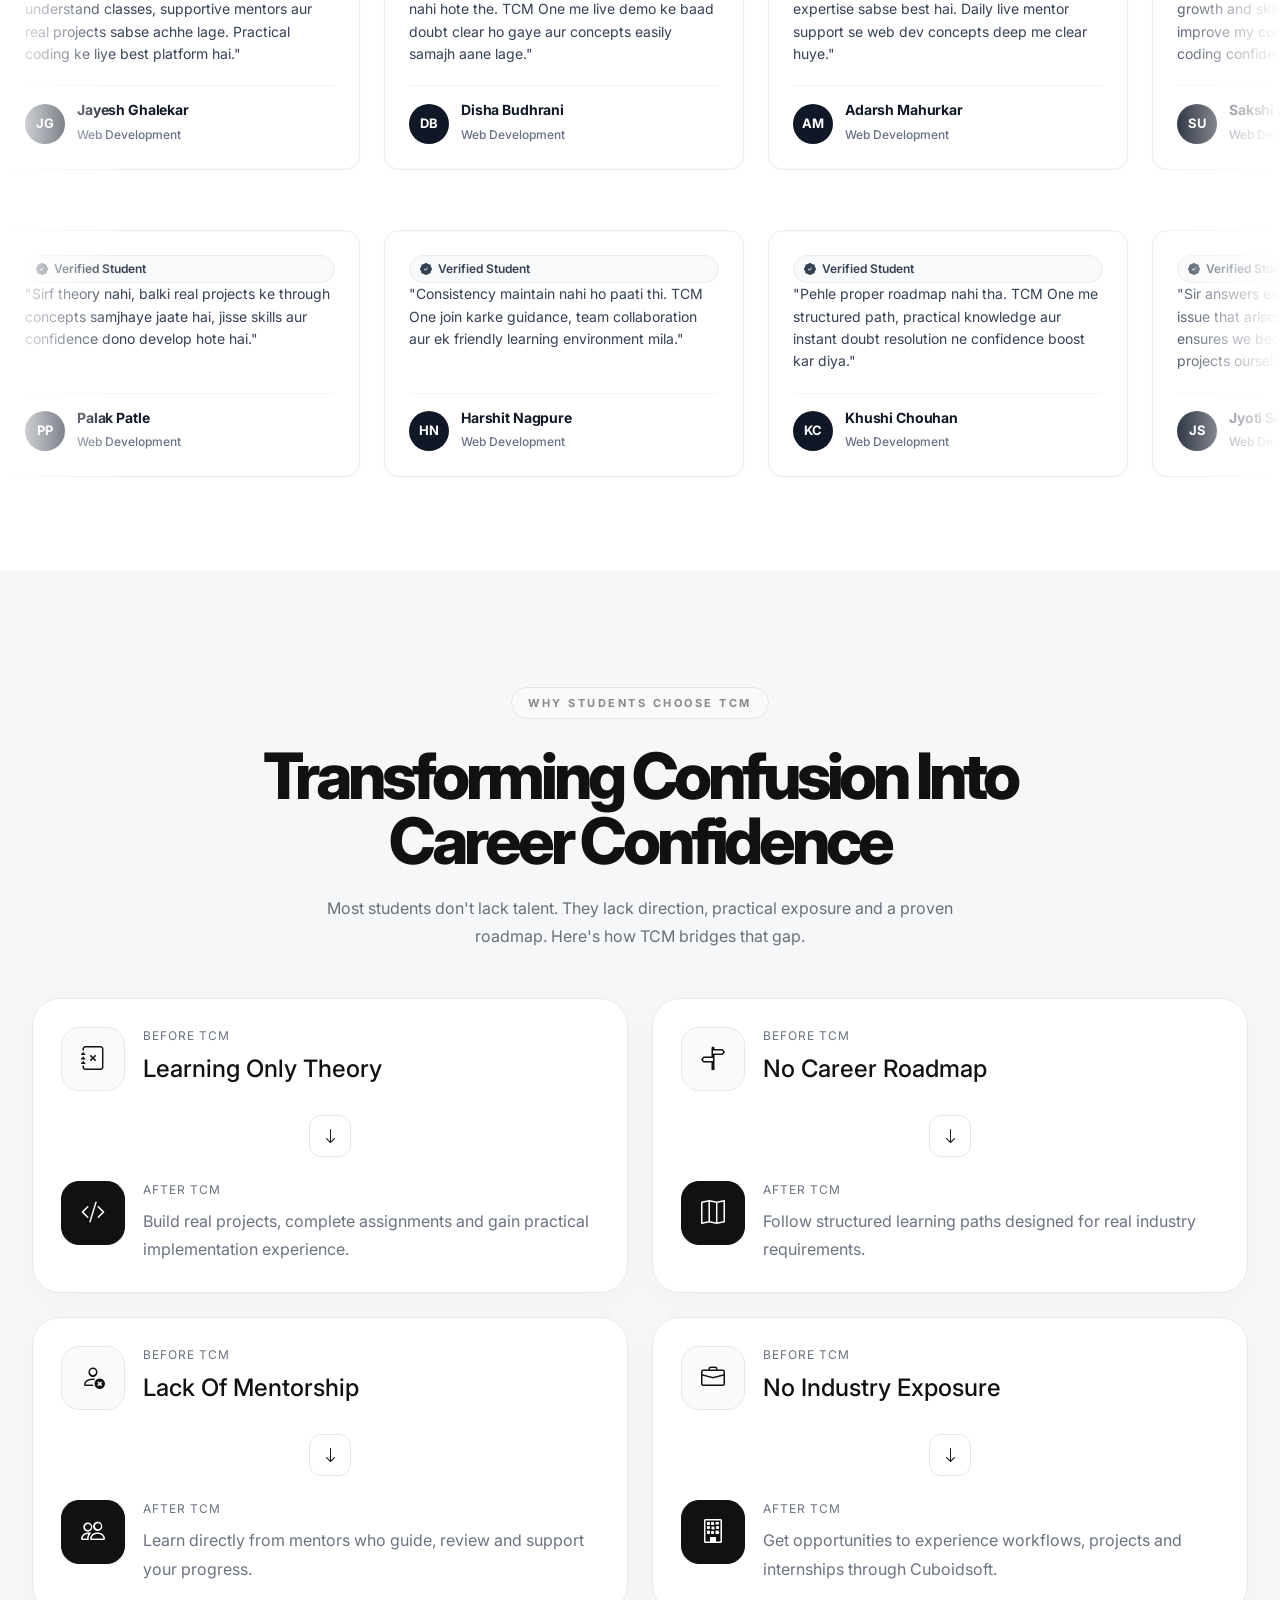
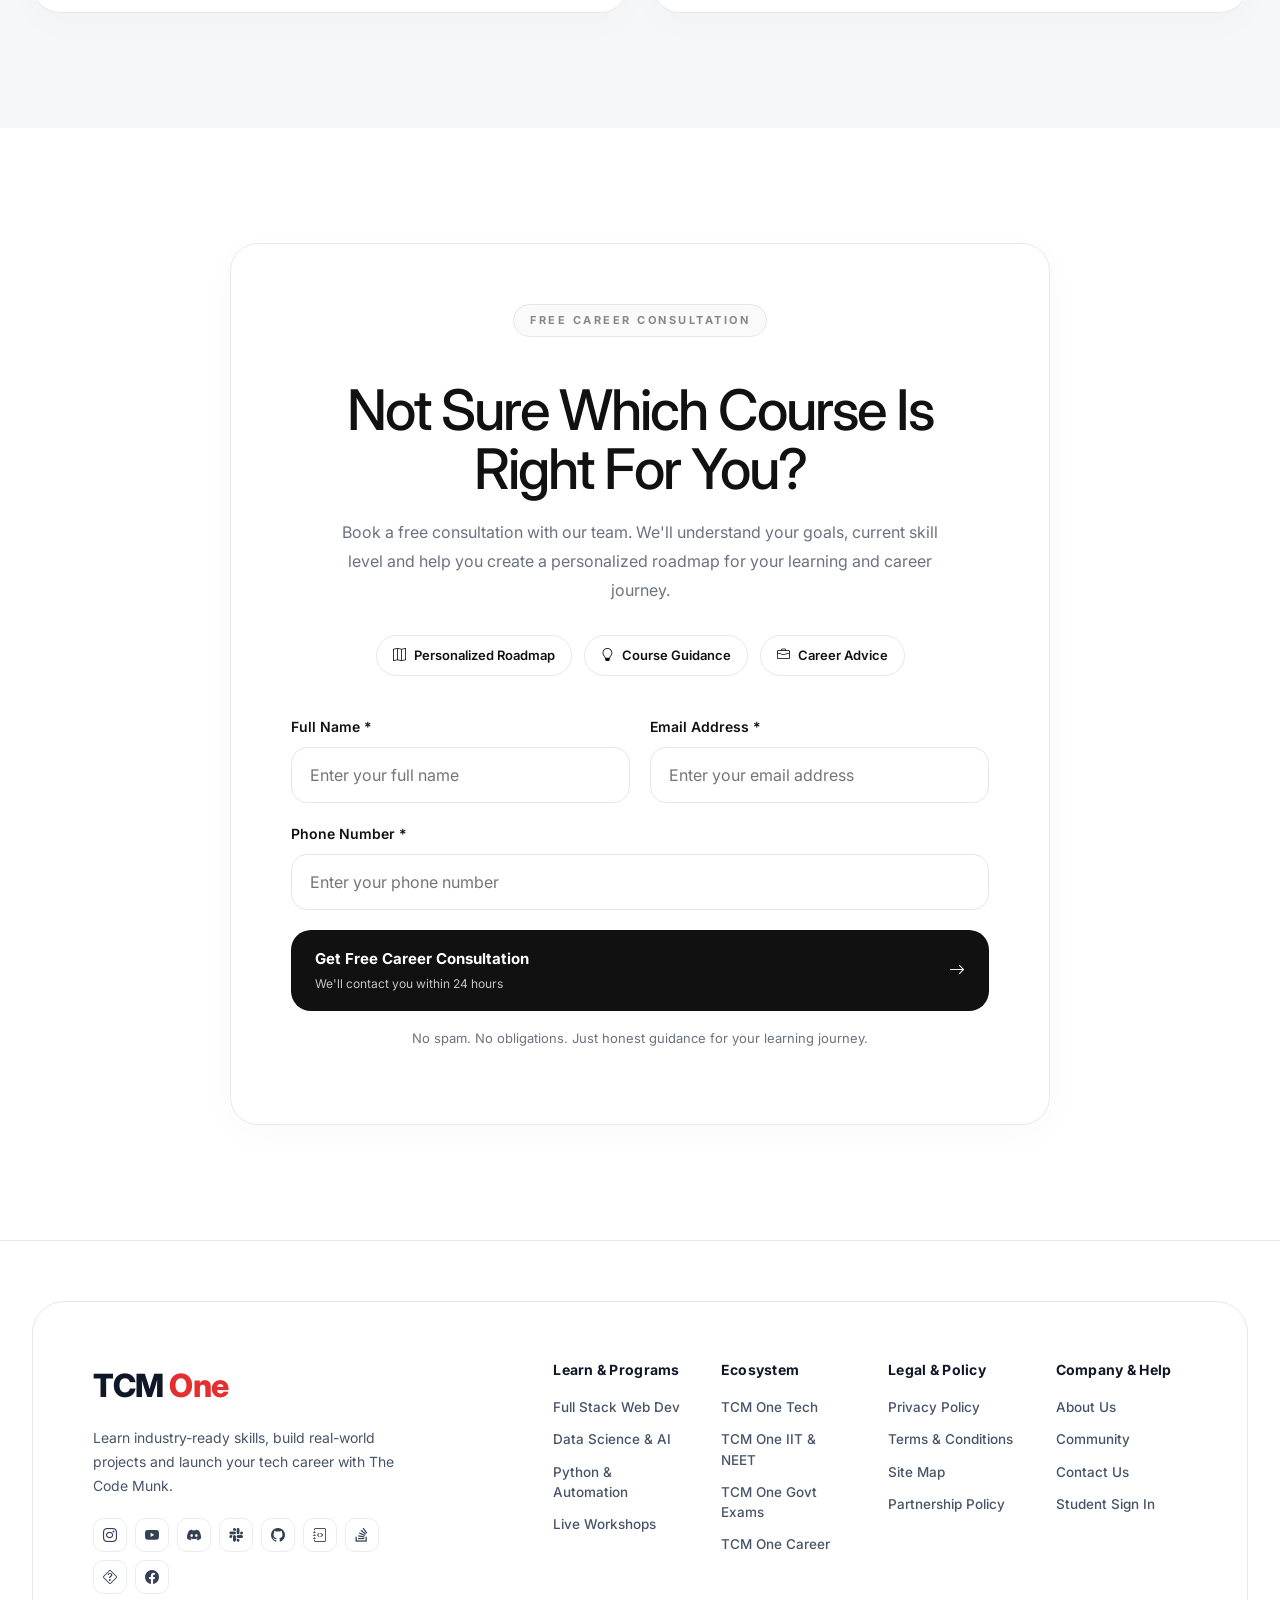
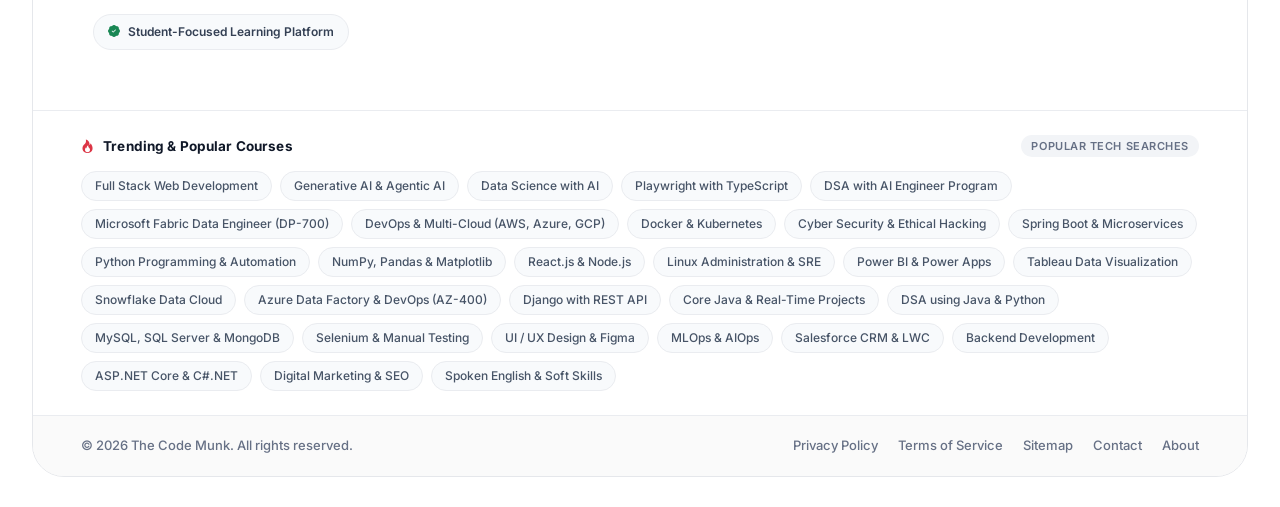
==== commit 87e24fa1: "Add Trending & Popular Courses SEO keywords section to site footer across all pages" ====
--- a/index.html
+++ b/index.html
@@ -2386,6 +2386,46 @@
                 </div>
 
                 <!-- Footer Bottom Strip -->
+                <!-- Trending & Popular Courses (SEO Keywords) -->
+                <div class="footer-trending-seo">
+                    <div class="footer-seo-header">
+                        <span class="footer-seo-title"><i class="bi bi-fire text-danger"></i> Trending &amp; Popular Courses</span>
+                        <span class="footer-seo-badge">Popular Tech Searches</span>
+                    </div>
+                    <div class="footer-seo-tags">
+                        <a href="programs.html">Full Stack Web Development</a>
+                        <a href="programs.html">Generative AI &amp; Agentic AI</a>
+                        <a href="programs.html">Data Science with AI</a>
+                        <a href="programs.html">Playwright with TypeScript</a>
+                        <a href="programs.html">DSA with AI Engineer Program</a>
+                        <a href="programs.html">Microsoft Fabric Data Engineer (DP-700)</a>
+                        <a href="programs.html">DevOps &amp; Multi-Cloud (AWS, Azure, GCP)</a>
+                        <a href="programs.html">Docker &amp; Kubernetes</a>
+                        <a href="programs.html">Cyber Security &amp; Ethical Hacking</a>
+                        <a href="programs.html">Spring Boot &amp; Microservices</a>
+                        <a href="programs.html">Python Programming &amp; Automation</a>
+                        <a href="programs.html">NumPy, Pandas &amp; Matplotlib</a>
+                        <a href="programs.html">React.js &amp; Node.js</a>
+                        <a href="programs.html">Linux Administration &amp; SRE</a>
+                        <a href="programs.html">Power BI &amp; Power Apps</a>
+                        <a href="programs.html">Tableau Data Visualization</a>
+                        <a href="programs.html">Snowflake Data Cloud</a>
+                        <a href="programs.html">Azure Data Factory &amp; DevOps (AZ-400)</a>
+                        <a href="programs.html">Django with REST API</a>
+                        <a href="programs.html">Core Java &amp; Real-Time Projects</a>
+                        <a href="programs.html">DSA using Java &amp; Python</a>
+                        <a href="programs.html">MySQL, SQL Server &amp; MongoDB</a>
+                        <a href="programs.html">Selenium &amp; Manual Testing</a>
+                        <a href="programs.html">UI / UX Design &amp; Figma</a>
+                        <a href="programs.html">MLOps &amp; AIOps</a>
+                        <a href="programs.html">Salesforce CRM &amp; LWC</a>
+                        <a href="programs.html">Backend Development</a>
+                        <a href="programs.html">ASP.NET Core &amp; C#.NET</a>
+                        <a href="programs.html">Digital Marketing &amp; SEO</a>
+                        <a href="programs.html">Spoken English &amp; Soft Skills</a>
+                    </div>
+                </div>
+
                 <div class="footer-bottom">
                     <p>&copy; 2026 The Code Munk. All rights reserved.</p>
                     <div class="footer-bottom-links">
--- a/assets/style.css
+++ b/assets/style.css
@@ -1682,9 +1682,78 @@
 
         text-align:center;
 
-        padding:24px;
-    }
-}
+    }
+}
+
+/* Footer Trending SEO Keywords */
+.footer-trending-seo {
+    padding: 24px 48px;
+    border-top: 1px solid #eaecf0;
+    background: #ffffff;
+}
+
+.footer-seo-header {
+    display: flex;
+    align-items: center;
+    justify-content: space-between;
+    margin-bottom: 14px;
+}
+
+.footer-seo-title {
+    font-size: 13.5px;
+    font-weight: 700;
+    color: #101828;
+    display: flex;
+    align-items: center;
+    gap: 8px;
+    letter-spacing: 0.01em;
+}
+
+.footer-seo-badge {
+    font-size: 11px;
+    font-weight: 600;
+    text-transform: uppercase;
+    letter-spacing: 0.05em;
+    color: #667085;
+    background: #f2f4f7;
+    padding: 3px 10px;
+    border-radius: 50px;
+}
+
+.footer-seo-tags {
+    display: flex;
+    flex-wrap: wrap;
+    gap: 8px;
+}
+
+.footer-seo-tags a {
+    display: inline-flex;
+    align-items: center;
+    padding: 5px 13px;
+    background: #f8fafc;
+    border: 1px solid #eaecf0;
+    border-radius: 50px;
+    font-size: 12px;
+    font-weight: 500;
+    color: #475467;
+    text-decoration: none;
+    transition: all 0.2s ease;
+}
+
+.footer-seo-tags a:hover {
+    background: #101828;
+    color: #ffffff;
+    border-color: #101828;
+    transform: translateY(-1px);
+    box-shadow: 0 2px 6px rgba(16, 24, 40, 0.08);
+}
+
+@media(max-width: 768px) {
+    .footer-trending-seo {
+        padding: 20px 24px;
+    }
+}
+
 
 
 
